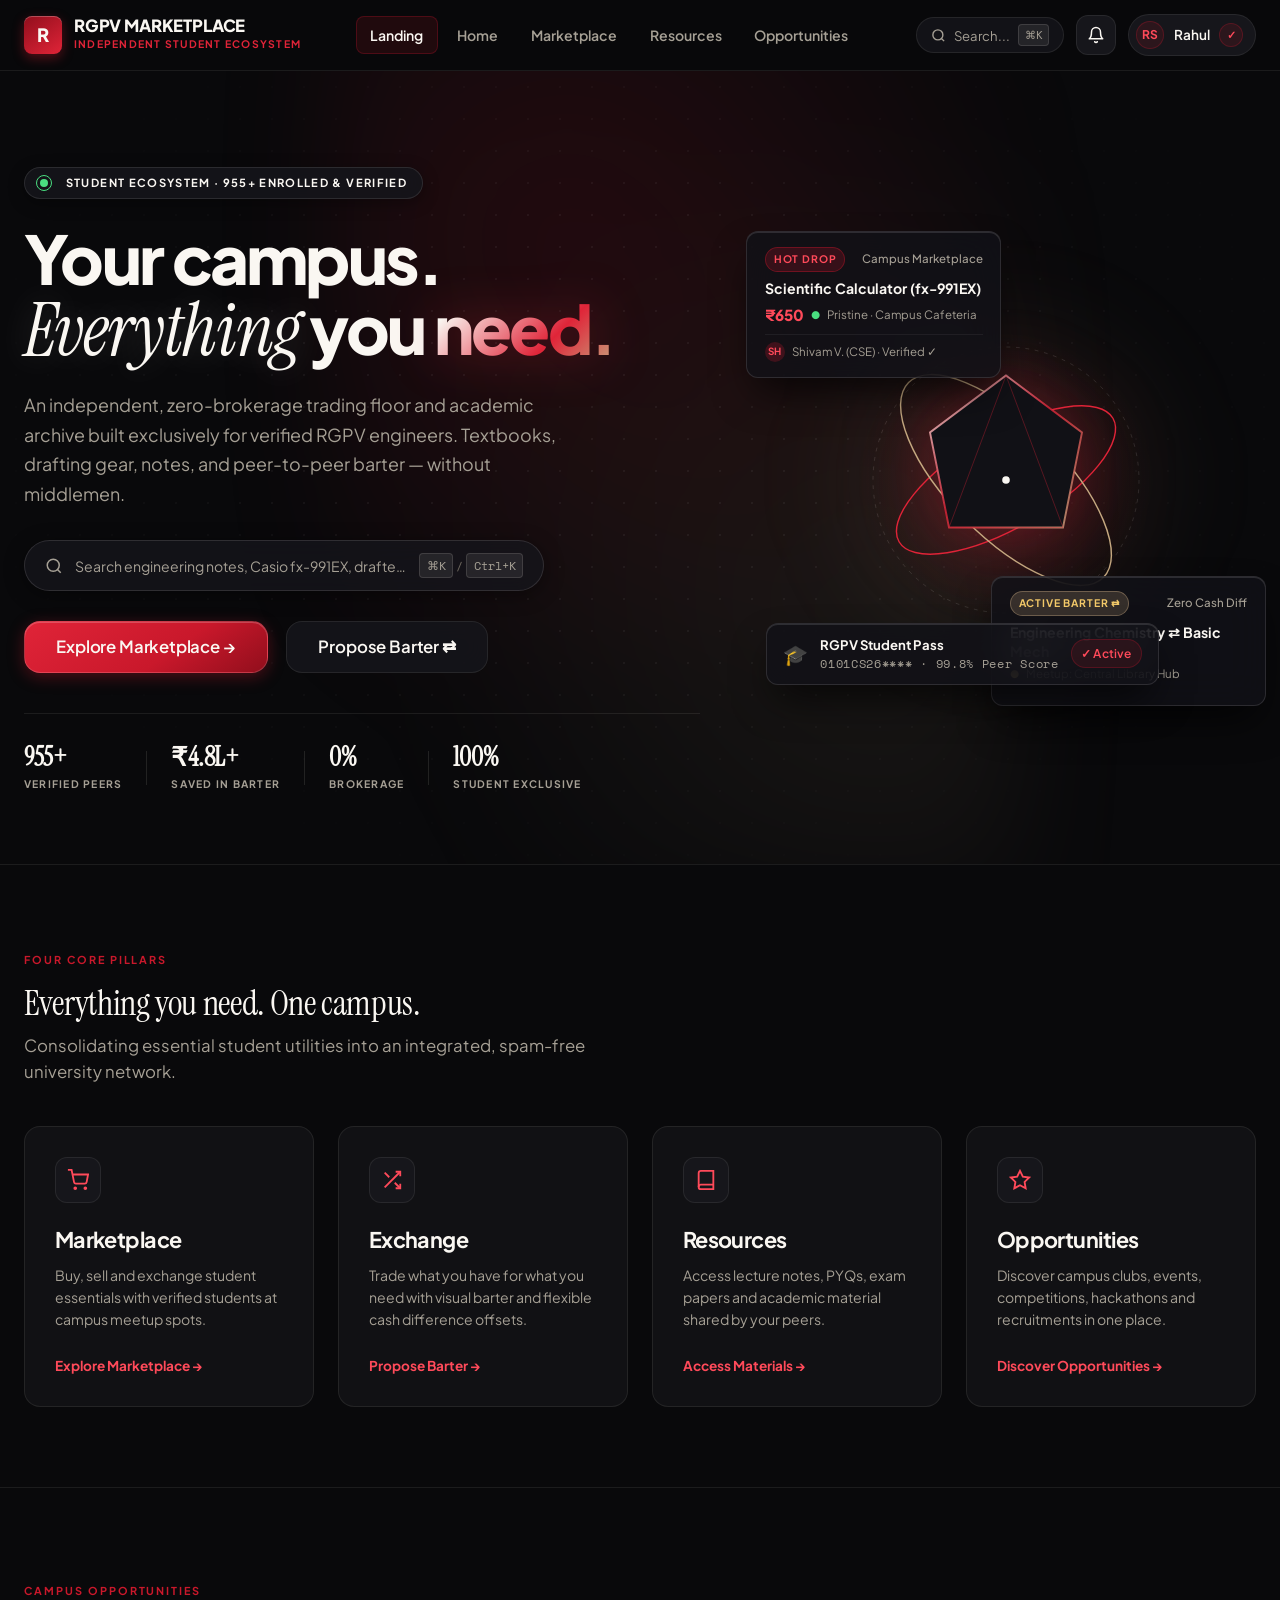
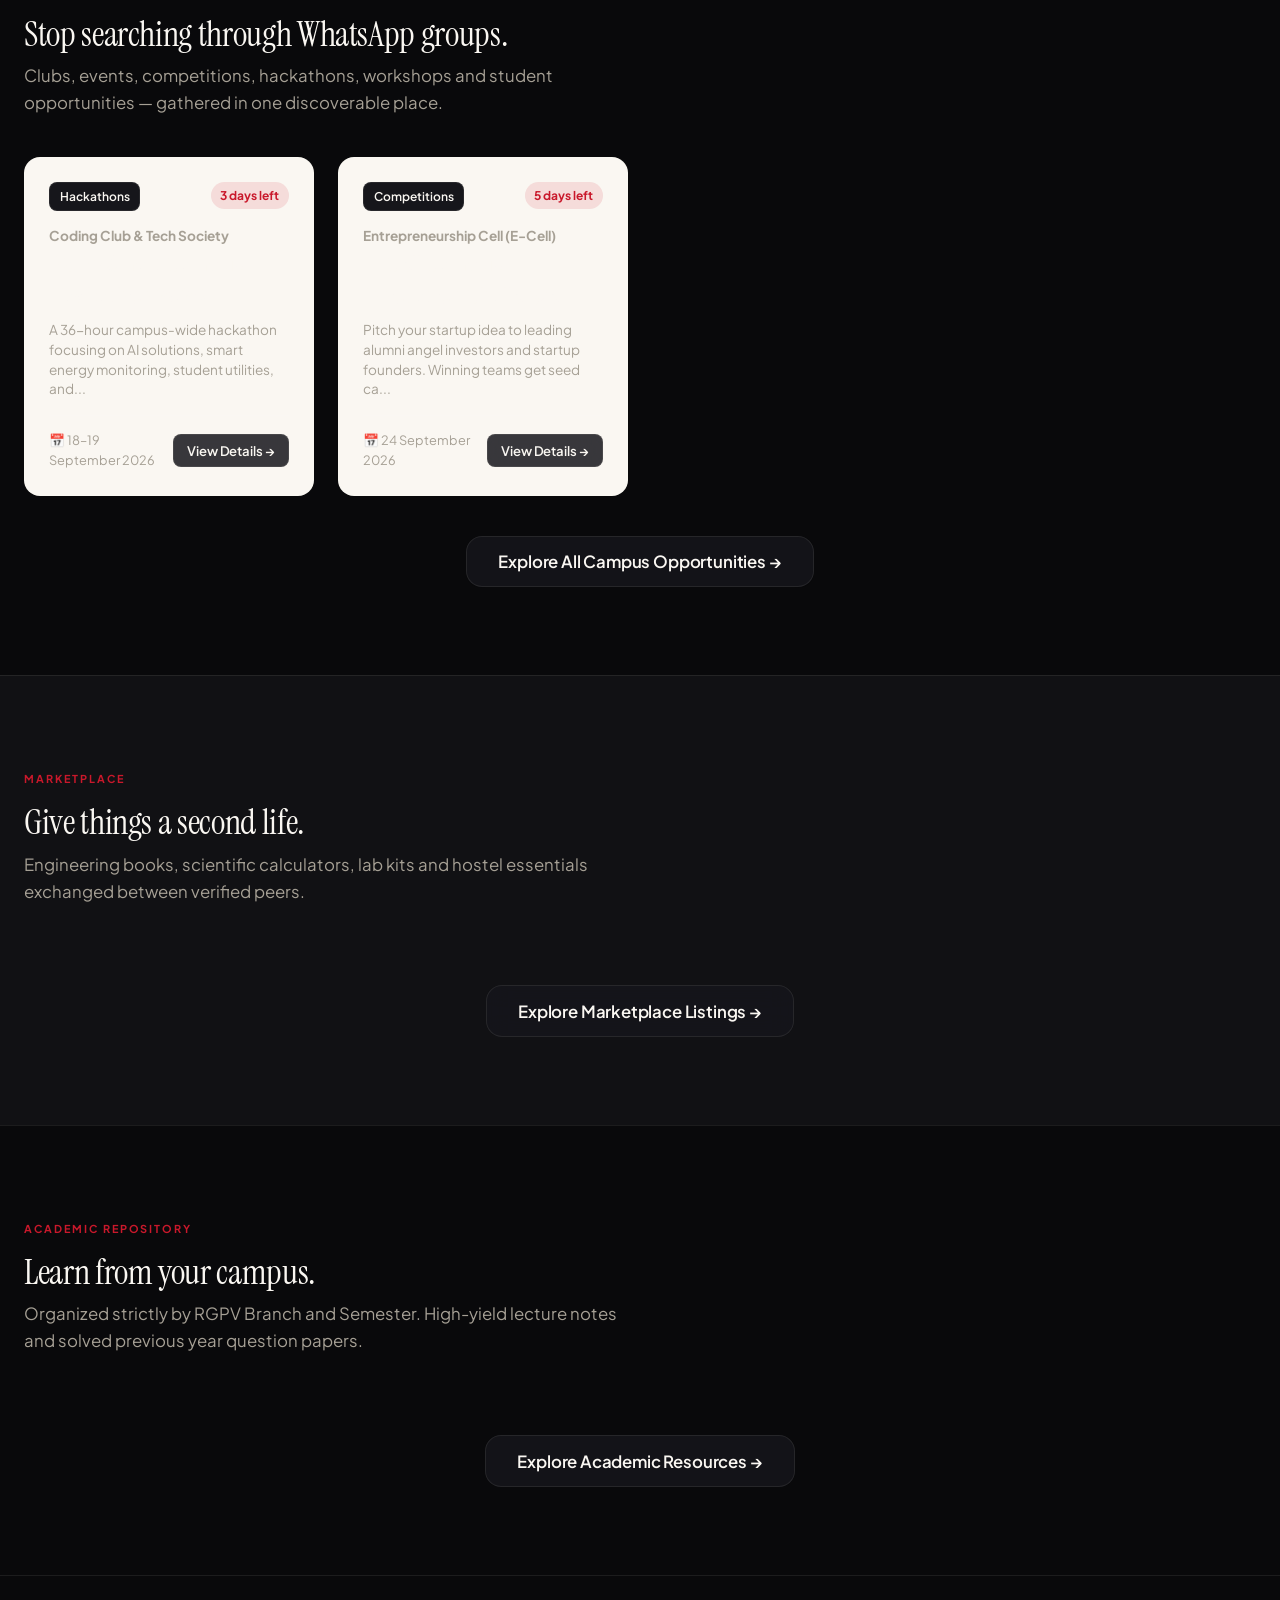
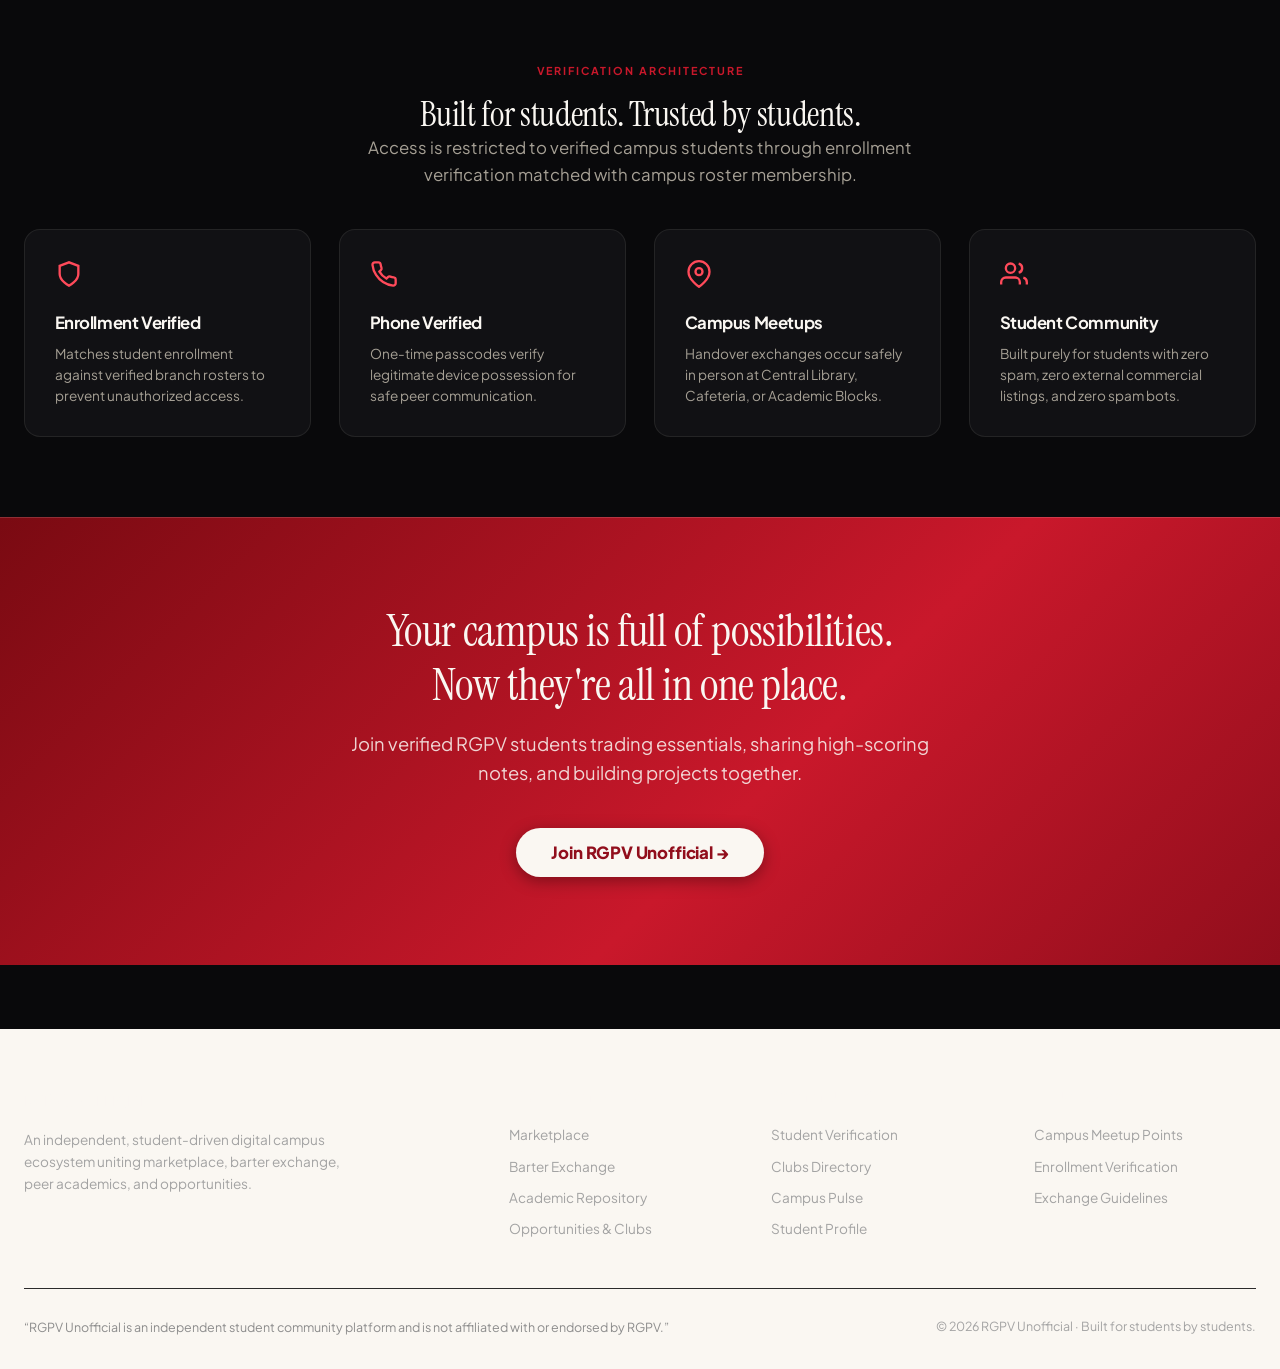
==== index.html @ 07b2d1ff "feat: overhaul typography to luxury editorial aesthetic and elevate 3D hero section" ====
<!DOCTYPE html>
<html lang="en">

<head>
  <meta charset="UTF-8">
  <meta name="viewport" content="width=device-width, initial-scale=1.0">
  <title>RGPV MARKETPLACE — Independent Student Ecosystem</title>
  <meta name="description"
    content="An independent, student-driven digital campus ecosystem for RGPV students. Buy, sell, exchange, share academic resources, and discover campus opportunities.">

  <!-- Google Fonts: Plus Jakarta Sans + Instrument Serif + Space Mono -->
  <link rel="preconnect" href="https://fonts.googleapis.com">
  <link rel="preconnect" href="https://fonts.gstatic.com" crossorigin>
  <link
    href="https://fonts.googleapis.com/css2?family=Instrument+Serif:ital@0;1&family=Plus+Jakarta+Sans:ital,wght@0,300;0,400;0,500;0,600;0,700;0,800;1,400;1,600&family=Space+Mono:wght@400;700&display=swap"
    rel="stylesheet">

  <!-- Three.js for 3D Hero Sculpture -->
  <script src="https://cdnjs.cloudflare.com/ajax/libs/three.js/r128/three.min.js"></script>

  <!-- Main Stylesheet -->
  <link rel="stylesheet" href="styles/main.css">
</head>

<body>

  <!-- Custom Luxury Cursor -->
  <div id="custom-cursor" class="custom-cursor">
    <div class="cursor-dot"></div>
    <div class="cursor-ring"><span class="cursor-label"></span></div>
  </div>

  <!-- Command Palette Modal -->
  <div id="modal-command-palette" class="palette-overlay"></div>

  <!-- Toast Container -->
  <div id="toast-container" class="toast-container"></div>

  <!-- SITE HEADER / NAVBAR -->
  <header class="site-header">
    <div class="container navbar">
      <!-- Brand Logo / Wordmark -->
      <div class="brand-wrapper" onclick="window.navigateTo('landing')">
        <div class="brand-crest">R</div>
        <div class="brand-text">
          <span class="brand-title">RGPV MARKETPLACE</span>
          <span class="brand-sub">Independent Student Ecosystem</span>
        </div>
      </div>

      <!-- Center Nav Links -->
      <ul class="nav-links">
        <li class="nav-item active" data-route="landing">Landing</li>
        <li class="nav-item" data-route="home">Home</li>
        <li class="nav-item" data-route="marketplace">Marketplace</li>
        <li class="nav-item" data-route="resources">Resources</li>
        <li class="nav-item" data-route="opportunities">Opportunities</li>
      </ul>

      <!-- Right Nav Actions -->
      <div class="nav-actions">
        <!-- Quick Search Bar Trigger (⌘K) -->
        <button class="nav-search-btn" onclick="window.openCommandPalette()" title="Search (⌘K)" aria-label="Quick Search">
          <svg width="15" height="15" viewBox="0 0 24 24" fill="none" stroke="currentColor" stroke-width="2.2">
            <circle cx="11" cy="11" r="8"></circle>
            <line x1="21" y1="21" x2="16.65" y2="16.65"></line>
          </svg>
          <span class="nav-search-text">Search...</span>
          <kbd class="nav-search-kbd">⌘K</kbd>
        </button>

        <!-- Notifications Bell -->
        <button class="nav-icon-btn" onclick="window.openNotificationsModal()" title="Notifications"
          aria-label="Notifications">
          <svg width="18" height="18" viewBox="0 0 24 24" fill="none" stroke="currentColor" stroke-width="2"
            stroke-linecap="round" stroke-linejoin="round">
            <path d="M18 8A6 6 0 0 0 6 8c0 7-3 9-3 9h18s-3-2-3-9"></path>
            <path d="M13.73 21a2 2 0 0 1-3.46 0"></path>
          </svg>
          <span id="nav-notif-dot" class="badge-dot" style="display:none;"></span>
        </button>

        <!-- Guest Actions -->
        <div id="nav-guest-actions" style="display:none; gap:0.5rem; align-items:center;">
          <button class="btn btn-secondary btn-sm" onclick="window.navigateTo('verify')">Login</button>
          <button class="btn btn-primary btn-sm" onclick="window.navigateTo('verify')">Join Campus →</button>
        </div>

        <!-- Verified User Chip -->
        <div id="nav-user-chip" class="user-profile-btn" onclick="window.navigateTo('profile')" title="View Profile">
          <div id="nav-user-avatar" class="user-avatar-sm">RS</div>
          <span id="nav-user-name" class="user-name-sm">Rahul</span>
          <span class="badge-verified" style="padding:0.15rem 0.4rem; font-size:0.68rem;">✓</span>
        </div>
      </div>
    </div>
  </header>

  <!-- =========================================================================
       1. LANDING PAGE VIEW
       ========================================================================= -->
  <main id="view-landing" class="view-section active">
    <!-- Hero Editorial Section -->
    <section class="hero-editorial">
      <div class="hero-ambient-mesh"></div>
      <div class="hero-grid-overlay"></div>
      <div class="container hero-grid">
        <div class="hero-content">
          <!-- Live Campus Verification Status Pill -->
          <div class="hero-status-pill">
            <span class="radar-ping-ring"></span>
            <span class="status-dot"></span>
            <span class="status-label">STUDENT ECOSYSTEM · 955+ ENROLLED & VERIFIED</span>
          </div>

          <!-- Majestic Luxury Headline -->
          <h1 class="hero-headline">
            Your campus.<br>
            <span class="hero-serif-italic">Everything</span> you <span class="hero-crimson-gradient">need.</span>
          </h1>

          <p class="hero-subtext">
            An independent, zero-brokerage trading floor and academic archive built exclusively for verified RGPV engineers. Textbooks, drafting gear, notes, and peer-to-peer barter — without middlemen.
          </p>

          <!-- Interactive Hero Search Trigger -->
          <div class="hero-search-bar" onclick="window.openCommandPalette()">
            <svg class="search-icon" width="18" height="18" viewBox="0 0 24 24" fill="none" stroke="currentColor" stroke-width="2">
              <circle cx="11" cy="11" r="8"></circle>
              <line x1="21" y1="21" x2="16.65" y2="16.65"></line>
            </svg>
            <span class="search-placeholder">Search engineering notes, Casio fx-991EX, drafters, PYQs...</span>
            <span class="search-kbd-shortcut"><kbd>⌘K</kbd> / <kbd>Ctrl+K</kbd></span>
          </div>

          <div class="hero-cta-group">
            <button class="btn btn-primary btn-lg" onclick="window.navigateTo('marketplace')">
              Explore Marketplace →
            </button>
            <button class="btn btn-secondary btn-lg" onclick="window.navigateTo('marketplace'); if(window.setMarketFilterType) window.setMarketFilterType('exchange');">
              Propose Barter ⇄
            </button>
          </div>

          <!-- Live Luxury Social Proof Stats Strip -->
          <div class="hero-stats-strip">
            <div class="stat-cell">
              <div class="stat-number font-serif">955+</div>
              <div class="stat-caption">VERIFIED PEERS</div>
            </div>
            <div class="stat-divider"></div>
            <div class="stat-cell">
              <div class="stat-number font-serif">₹4.8L+</div>
              <div class="stat-caption">SAVED IN BARTER</div>
            </div>
            <div class="stat-divider"></div>
            <div class="stat-cell">
              <div class="stat-number font-serif">0%</div>
              <div class="stat-caption">BROKERAGE</div>
            </div>
            <div class="stat-divider"></div>
            <div class="stat-cell">
              <div class="stat-number font-serif">100%</div>
              <div class="stat-caption">STUDENT EXCLUSIVE</div>
            </div>
          </div>
        </div>

        <!-- Hero Visual: 3D Scene + Floating Luxury Glass Previews -->
        <div class="hero-visual-stage">
          <div class="hero-mesh-glow"></div>
          <div id="hero-3d-container" class="hero-3d-container"></div>

          <!-- Floating Interactive Luxury Glass Cards -->
          <div class="hero-floating-cards" id="landing-floating-previews">
            <div class="hero-glass-card card-drop" onclick="window.navigateTo('marketplace')">
              <div class="glass-card-header">
                <span class="tag-pill tag-hot">HOT DROP</span>
                <span class="micro-badge">Casio fx-991EX</span>
              </div>
              <div class="glass-card-body">
                <div class="glass-card-title">Scientific Calculator (ClassWiz)</div>
                <div class="glass-card-meta">
                  <span class="price-val">₹650</span>
                  <span class="price-mrp">MRP ₹1,495</span>
                  <span class="status-dot-green">●</span>
                  <span class="status-txt">In Stock</span>
                </div>
              </div>
              <div class="glass-card-footer">
                <span class="peer-avatar">SV</span>
                <span class="peer-name">Shivam V. (CSE 3rd) · Verified ✓</span>
              </div>
            </div>

            <div class="hero-glass-card card-barter" onclick="window.navigateTo('marketplace'); if(window.setMarketFilterType) window.setMarketFilterType('exchange');">
              <div class="glass-card-header">
                <span class="tag-pill tag-exchange">ACTIVE BARTER ⇄</span>
                <span class="micro-badge">Zero Cash Diff</span>
              </div>
              <div class="glass-card-body">
                <div class="glass-card-title">Engineering Chemistry ⇄ Basic Mech</div>
                <div class="glass-card-meta">
                  <span class="status-dot-pulse">●</span>
                  <span class="status-txt">Meetup: Central Library</span>
                </div>
              </div>
            </div>

            <div class="hero-glass-card card-trust" onclick="window.navigateTo('verify')">
              <div class="trust-crest">🎓</div>
              <div>
                <div class="trust-title">RGPV Student Pass</div>
                <div class="trust-sub micro-mono">0101CS26**** · 99.8% Trust</div>
              </div>
              <span class="badge-verified">✓ Active</span>
            </div>
          </div>
        </div>
      </div>
    </section>

    <!-- Four Pillars Section -->
    <section class="pillars-section">
      <div class="container">
        <div class="section-header-editorial">
          <span class="editorial-label">Four Core Pillars</span>
          <h2 class="section-title font-serif">Everything you need. One campus.</h2>
          <p class="section-desc">Consolidating essential student utilities into an integrated, spam-free university
            network.</p>
        </div>

        <div class="pillars-grid">
          <!-- Pillar 1: Marketplace -->
          <div class="pillar-card" data-pillar="marketplace">
            <div>
              <div class="pillar-icon-box">
                <svg width="22" height="22" viewBox="0 0 24 24" fill="none" stroke="currentColor" stroke-width="2">
                  <circle cx="9" cy="21" r="1"></circle>
                  <circle cx="20" cy="21" r="1"></circle>
                  <path d="M1 1h4l2.68 13.39a2 2 0 0 0 2 1.61h9.72a2 2 0 0 0 2-1.61L23 6H6"></path>
                </svg>
              </div>
              <h3 class="pillar-title">Marketplace</h3>
              <p class="pillar-desc">Buy, sell and exchange student essentials with verified students at campus meetup
                spots.</p>
            </div>
            <span class="pillar-link">Explore Marketplace →</span>
          </div>

          <!-- Pillar 2: Exchange -->
          <div class="pillar-card" data-pillar="exchange">
            <div>
              <div class="pillar-icon-box">
                <svg width="22" height="22" viewBox="0 0 24 24" fill="none" stroke="currentColor" stroke-width="2">
                  <polyline points="16 3 21 3 21 8"></polyline>
                  <line x1="4" y1="20" x2="21" y2="3"></line>
                  <polyline points="21 16 21 21 16 21"></polyline>
                  <line x1="15" y1="15" x2="21" y2="21"></line>
                  <line x1="4" y1="4" x2="9" y2="9"></line>
                </svg>
              </div>
              <h3 class="pillar-title">Exchange</h3>
              <p class="pillar-desc">Trade what you have for what you need with visual barter and flexible cash
                difference offsets.</p>
            </div>
            <span class="pillar-link">Propose Barter →</span>
          </div>

          <!-- Pillar 3: Academic Resources -->
          <div class="pillar-card" data-pillar="resources">
            <div>
              <div class="pillar-icon-box">
                <svg width="22" height="22" viewBox="0 0 24 24" fill="none" stroke="currentColor" stroke-width="2">
                  <path d="M4 19.5A2.5 2.5 0 0 1 6.5 17H20"></path>
                  <path d="M6.5 2H20v20H6.5A2.5 2.5 0 0 1 4 19.5v-15A2.5 2.5 0 0 1 6.5 2z"></path>
                </svg>
              </div>
              <h3 class="pillar-title">Resources</h3>
              <p class="pillar-desc">Access lecture notes, PYQs, exam papers and academic material shared by your peers.
              </p>
            </div>
            <span class="pillar-link">Access Materials →</span>
          </div>

          <!-- Pillar 4: Opportunities & Clubs -->
          <div class="pillar-card" data-pillar="opportunities">
            <div>
              <div class="pillar-icon-box">
                <svg width="22" height="22" viewBox="0 0 24 24" fill="none" stroke="currentColor" stroke-width="2">
                  <polygon
                    points="12 2 15.09 8.26 22 9.27 17 14.14 18.18 21.02 12 17.77 5.82 21.02 7 14.14 2 9.27 8.91 8.26 12 2">
                  </polygon>
                </svg>
              </div>
              <h3 class="pillar-title">Opportunities</h3>
              <p class="pillar-desc">Discover campus clubs, events, competitions, hackathons and recruitments in one
                place.</p>
            </div>
            <span class="pillar-link">Discover Opportunities →</span>
          </div>
        </div>
      </div>
    </section>

    <!-- Opportunities Feature Showcase -->
    <section class="feature-showcase-section">
      <div class="container">
        <div class="section-header-editorial">
          <span class="editorial-label">Campus Opportunities</span>
          <h2 class="section-title font-serif">Stop searching through WhatsApp groups.</h2>
          <p class="section-desc">Clubs, events, competitions, hackathons, workshops and student opportunities —
            gathered in one discoverable place.</p>
        </div>

        <div class="cards-carousel-grid" id="landing-opp-feed">
          <!-- Injected via app.js -->
        </div>

        <div style="text-align: center;">
          <button class="btn btn-secondary btn-lg" onclick="window.navigateTo('opportunities')">
            Explore All Campus Opportunities →
          </button>
        </div>
      </div>
    </section>

    <!-- Marketplace Feature Showcase -->
    <section class="feature-showcase-section alt-bg">
      <div class="container">
        <div class="section-header-editorial">
          <span class="editorial-label">Marketplace</span>
          <h2 class="section-title font-serif">Give things a second life.</h2>
          <p class="section-desc">Engineering books, scientific calculators, lab kits and hostel essentials exchanged
            between verified peers.</p>
        </div>

        <div class="cards-carousel-grid" id="landing-marketplace-feed">
          <!-- Injected via app.js -->
        </div>

        <div style="text-align: center;">
          <button class="btn btn-secondary btn-lg" onclick="window.navigateTo('marketplace')">
            Explore Marketplace Listings →
          </button>
        </div>
      </div>
    </section>

    <!-- Academic Resources Feature Showcase -->
    <section class="feature-showcase-section">
      <div class="container">
        <div class="section-header-editorial">
          <span class="editorial-label">Academic Repository</span>
          <h2 class="section-title font-serif">Learn from your campus.</h2>
          <p class="section-desc">Organized strictly by RGPV Branch and Semester. High-yield lecture notes and solved
            previous year question papers.</p>
        </div>

        <div class="cards-carousel-grid" id="landing-resources-feed">
          <!-- Injected via app.js -->
        </div>

        <div style="text-align: center;">
          <button class="btn btn-secondary btn-lg" onclick="window.navigateTo('resources')">
            Explore Academic Resources →
          </button>
        </div>
      </div>
    </section>

    <!-- Trust & Safety Section -->
    <section class="trust-section">
      <div class="container">
        <div style="text-align:center; max-width:700px; margin:0 auto;">
          <span class="editorial-label">Verification Architecture</span>
          <h2 class="section-title font-serif">Built for students. Trusted by students.</h2>
          <p class="section-desc" style="margin: 0 auto;">Access is restricted to verified campus students through
            enrollment verification matched with campus roster membership.</p>
        </div>

        <div class="trust-pillars-grid">
          <div class="trust-card">
            <div class="trust-card-icon">
              <svg width="28" height="28" viewBox="0 0 24 24" fill="none" stroke="currentColor" stroke-width="2">
                <path d="M12 22s8-4 8-10V5l-8-3-8 3v7c0 6 8 10 8 10z"></path>
              </svg>
            </div>
            <h4 class="trust-card-title">Enrollment Verified</h4>
            <p class="trust-card-desc">Matches student enrollment against verified branch rosters to prevent
              unauthorized access.</p>
          </div>

          <div class="trust-card">
            <div class="trust-card-icon">
              <svg width="28" height="28" viewBox="0 0 24 24" fill="none" stroke="currentColor" stroke-width="2">
                <path
                  d="M22 16.92v3a2 2 0 0 1-2.18 2 19.79 19.79 0 0 1-8.63-3.07 19.5 19.5 0 0 1-6-6 19.79 19.79 0 0 1-3.07-8.67A2 2 0 0 1 4.11 2h3a2 2 0 0 1 2 1.72 12.84 12.84 0 0 0 .7 2.81 2 2 0 0 1-.45 2.11L8.09 9.91a16 16 0 0 0 6 6l1.27-1.27a2 2 0 0 1 2.11-.45 12.84 12.84 0 0 0 2.81.7A2 2 0 0 1 22 16.92z">
                </path>
              </svg>
            </div>
            <h4 class="trust-card-title">Phone Verified</h4>
            <p class="trust-card-desc">One-time passcodes verify legitimate device possession for safe peer
              communication.</p>
          </div>

          <div class="trust-card">
            <div class="trust-card-icon">
              <svg width="28" height="28" viewBox="0 0 24 24" fill="none" stroke="currentColor" stroke-width="2">
                <path d="M21 10c0 7-9 13-9 13s-9-6-9-13a9 9 0 0 1 18 0z"></path>
                <circle cx="12" cy="10" r="3"></circle>
              </svg>
            </div>
            <h4 class="trust-card-title">Campus Meetups</h4>
            <p class="trust-card-desc">Handover exchanges occur safely in person at Central Library, Cafeteria, or
              Academic Blocks.</p>
          </div>

          <div class="trust-card">
            <div class="trust-card-icon">
              <svg width="28" height="28" viewBox="0 0 24 24" fill="none" stroke="currentColor" stroke-width="2">
                <path d="M17 21v-2a4 4 0 0 0-4-4H5a4 4 0 0 0-4 4v2"></path>
                <circle cx="9" cy="7" r="4"></circle>
                <path d="M23 21v-2a4 4 0 0 0-3-3.87"></path>
                <path d="M16 3.13a4 4 0 0 1 0 7.75"></path>
              </svg>
            </div>
            <h4 class="trust-card-title">Student Community</h4>
            <p class="trust-card-desc">Built purely for students with zero spam, zero external commercial listings, and
              zero spam bots.</p>
          </div>
        </div>
      </div>
    </section>

    <!-- Final Call to Action -->
    <section class="final-cta-section">
      <div class="container">
        <h2 class="final-cta-headline font-serif">
          Your campus is full of possibilities.<br>
          Now they're all in one place.
        </h2>
        <p class="final-cta-sub">
          Join verified RGPV students trading essentials, sharing high-scoring notes, and building projects together.
        </p>
        <button class="btn final-cta-btn" onclick="window.navigateTo('verify')">
          Join RGPV Unofficial →
        </button>
      </div>
    </section>
  </main>

  <!-- =========================================================================
       2. STUDENT VERIFICATION VIEW (/verify)
       ========================================================================= -->
  <section id="view-verify" class="view-section">
    <div class="container-narrow">
      <div class="verify-container">
        <!-- Top Back Navigation -->
        <div style="display:flex; justify-content:space-between; align-items:center; margin-bottom:1rem;">
          <button class="back-nav-btn" onclick="window.goBack()" id="verify-top-back-btn"
            title="Go back to previous page">
            <svg width="18" height="18" viewBox="0 0 24 24" fill="none" stroke="currentColor" stroke-width="2.5"
              stroke-linecap="round" stroke-linejoin="round">
              <line x1="19" y1="12" x2="5" y2="12"></line>
              <polyline points="12 19 5 12 12 5"></polyline>
            </svg>
            <span>Back</span>
          </button>
          <div id="verify-progress-indicator" class="verify-progress" style="margin-bottom:0;">01 / 03</div>
        </div>

        <div class="verify-header" style="margin-bottom:1.5rem;">
          <span class="editorial-label">Campus Access Protocol</span>
          <h2 class="font-serif" style="font-size: 1.85rem; margin-top: 0.25rem;">Student Verification</h2>
        </div>

        <!-- Step 1: Enrollment Number -->
        <div id="verify-step-1" class="verify-step active">
          <h3 style="font-size:1.25rem; font-family:var(--font-display); margin-bottom:0.4rem;">Welcome to your campus.
          </h3>
          <p style="font-size:0.9rem; color:var(--text-secondary); margin-bottom:1.5rem;">
            Let's verify that you're part of the RGPV community. Enter your official university enrollment number.
          </p>

          <div class="form-group">
            <label class="form-label" for="verify-enrollment-input">RGPV Enrollment Number</label>
            <input type="text" id="verify-enrollment-input" placeholder="e.g. 0101CS261001"
              style="text-transform: uppercase;">
            <div id="verify-step1-error"
              style="display:none; color:#b91c1c; font-size:0.85rem; margin-top:0.5rem; padding:0.5rem 0.75rem; background:#fef2f2; border-radius:6px; border:1px solid #fecaca;">
            </div>
            <span class="form-help" style="margin-top:0.5rem; display:block;">
              Quick test rosters (click to fill):
              <button type="button" class="btn-enroll-chip" data-enroll="0101CS261001"
                style="cursor:pointer; background:var(--badge-blue-bg,#e0f2fe); color:var(--badge-blue-text,#0369a1); border:1px solid #bae6fd; padding:3px 8px; border-radius:12px; font-size:0.75rem; font-weight:600; margin:2px;">0101CS261001</button>
              <button type="button" class="btn-enroll-chip" data-enroll="0101IT261001"
                style="cursor:pointer; background:var(--badge-blue-bg,#e0f2fe); color:var(--badge-blue-text,#0369a1); border:1px solid #bae6fd; padding:3px 8px; border-radius:12px; font-size:0.75rem; font-weight:600; margin:2px;">0101IT261001</button>
              <button type="button" class="btn-enroll-chip" data-enroll="0101AU261001"
                style="cursor:pointer; background:var(--badge-blue-bg,#e0f2fe); color:var(--badge-blue-text,#0369a1); border:1px solid #bae6fd; padding:3px 8px; border-radius:12px; font-size:0.75rem; font-weight:600; margin:2px;">0101AU261001</button>
            </span>
          </div>

          <div style="display:flex; justify-content:space-between; align-items:center; margin-top:1.5rem;">
            <button class="btn btn-ghost" onclick="window.goBack()">
              ← Back to Campus
            </button>
            <button id="btn-verify-step1" class="btn btn-primary">Continue →</button>
          </div>

          <div
            style="font-size:0.75rem; color:var(--text-secondary); text-align:center; margin-top:2rem; padding-top:1rem; border-top:1px solid var(--border-light);">
            🔒 Your enrollment number is checked against the encrypted campus roster only to verify campus access.
          </div>
        </div>

        <!-- Step 2: Student Record Confirmation -->
        <div id="verify-step-2" class="verify-step">
          <div
            style="display:inline-flex; align-items:center; gap:0.4rem; color:var(--badge-green-text); font-weight:700; font-size:0.85rem; margin-bottom:0.75rem;">
            <svg width="18" height="18" viewBox="0 0 24 24" fill="none" stroke="currentColor" stroke-width="2.5">
              <polyline points="20 6 9 17 4 12"></polyline>
            </svg>
            Student record found
          </div>
          <h3 style="font-size:1.35rem; font-family:var(--font-display); margin-bottom:0.3rem;">Is this you?</h3>
          <p style="font-size:0.88rem; color:var(--text-secondary);">
            We retrieved your enrolled profile from the verified RGPV student directory.
          </p>

          <div class="verified-roster-card">
            <div class="roster-row">
              <span class="roster-label">Full Name</span>
              <span class="roster-val" id="roster-name">Rahul Sharma</span>
            </div>
            <div class="roster-row">
              <span class="roster-label">Program</span>
              <span class="roster-val" id="roster-program">B.Tech</span>
            </div>
            <div class="roster-row">
              <span class="roster-label">Branch</span>
              <span class="roster-val" id="roster-branch">Computer Science & Engineering</span>
            </div>
            <div class="roster-row">
              <span class="roster-label">Academic Batch</span>
              <span class="roster-val" id="roster-batch">2026–30</span>
            </div>
            <div class="roster-row">
              <span class="roster-label">Enrollment ID</span>
              <span class="roster-val" id="roster-masked-enrollment">0101CS26****</span>
            </div>
          </div>

          <div style="display:flex; justify-content:space-between; align-items:center; margin-top:1.5rem;">
            <button class="btn btn-ghost" onclick="window.goToVerifyStep(1)">← Back (Change Number)</button>
            <button id="btn-verify-confirm-student" class="btn btn-primary">Yes, that's me →</button>
          </div>
        </div>

        <!-- Step 3: Phone OTP Verification -->
        <div id="verify-step-3" class="verify-step">
          <h3 style="font-size:1.35rem; font-family:var(--font-display); margin-bottom:0.4rem;">One last step.</h3>
          <p style="font-size:0.88rem; color:var(--text-secondary); margin-bottom:1.5rem;">
            Verify control of your contact number to enable peer chat and campus meetup arrangements.
          </p>

          <div class="form-group">
            <label class="form-label" for="verify-phone-input">Phone Number</label>
            <input type="tel" id="verify-phone-input" placeholder="+91 98765 43210" value="+91 98765 43210">
            <div id="verify-step3-error"
              style="display:none; color:#b91c1c; font-size:0.85rem; margin-top:0.5rem; padding:0.5rem 0.75rem; background:#fef2f2; border-radius:6px; border:1px solid #fecaca;">
            </div>
          </div>

          <div style="display:flex; justify-content:space-between; align-items:center; margin-bottom:1rem;">
            <button class="btn btn-ghost" onclick="window.goToVerifyStep(2)">← Back to Details</button>
            <button id="btn-send-otp" class="btn btn-secondary">
              Send OTP Code
            </button>
          </div>

          <div id="otp-entry-box" style="display:none;">
            <!-- Sandbox / Real OTP Info Box -->
            <div id="otp-info-banner"
              style="background:#f0fdf4; border:1px solid #bbf7d0; border-radius:8px; padding:0.75rem 1rem; margin-bottom:1.25rem; font-size:0.85rem; color:#166534; display:flex; justify-content:space-between; align-items:center;">
              <div>
                <span>📱 <strong>Test Verification Code:</strong> <code id="otp-code-display"
                    style="font-size:1.05rem; font-weight:700; color:#15803d; letter-spacing:2px; background:#dcfce7; padding:2px 6px; border-radius:4px;">123456</code></span>
              </div>
              <button type="button" id="btn-auto-fill-otp" class="btn btn-sm btn-secondary"
                style="font-size:0.75rem; padding:3px 8px; cursor:pointer;">
                ⚡ Fill 123456
              </button>
            </div>

            <label class="form-label" style="text-align:center; display:block;">Enter 6-Digit Verification Code</label>
            <div class="otp-inputs">
              <input type="text" maxlength="1" class="otp-digit" inputmode="numeric" autocomplete="one-time-code">
              <input type="text" maxlength="1" class="otp-digit" inputmode="numeric">
              <input type="text" maxlength="1" class="otp-digit" inputmode="numeric">
              <input type="text" maxlength="1" class="otp-digit" inputmode="numeric">
              <input type="text" maxlength="1" class="otp-digit" inputmode="numeric">
              <input type="text" maxlength="1" class="otp-digit" inputmode="numeric">
            </div>
            <div id="verify-otp-error"
              style="display:none; color:#b91c1c; font-size:0.85rem; margin-top:0.5rem; margin-bottom:0.75rem; text-align:center; padding:0.4rem 0.6rem; background:#fef2f2; border-radius:6px; border:1px solid #fecaca;">
            </div>
            <div style="text-align:center; font-size:0.8rem; color:var(--text-secondary); margin-bottom:1.5rem;">
              Sandbox active for this project · Use code <strong>123456</strong>
            </div>

            <div style="display:flex; justify-content:space-between; align-items:center;">
              <button class="btn btn-ghost" onclick="window.goToVerifyStep(2)">← Back</button>
              <button id="btn-submit-otp" class="btn btn-primary">
                Verify & Complete Access →
              </button>
            </div>
          </div>
        </div>

        <!-- Success Celebration -->
        <div id="verify-step-success" class="verify-step" style="text-align:center; padding:1.5rem 0;">
          <div
            style="width:64px; height:64px; border-radius:50%; background:var(--badge-green-bg); color:var(--badge-green-text); display:flex; align-items:center; justify-content:center; margin:0 auto 1.25rem; font-size:1.8rem;">
            ✓
          </div>
          <h3 style="font-size:1.75rem; font-family:var(--font-display); margin-bottom:0.4rem;">You're verified.</h3>
          <p style="font-size:1rem; color:var(--text-secondary); margin-bottom:1.5rem;">
            Welcome to RGPV Unofficial, <strong id="verify-success-name">Rahul</strong>.
          </p>

          <div
            style="background:var(--warm-ivory); border:1px solid var(--border-color); border-radius:var(--radius-md); padding:1rem; max-width:320px; margin:0 auto 2rem;">
            <div id="verify-success-program" style="font-weight:700; margin-bottom:0.25rem;">B.Tech CSE · 2026–30</div>
            <span class="badge-verified">✓ Campus Verified</span>
          </div>

          <button class="btn btn-primary btn-lg" onclick="window.navigateTo('home')">
            Explore Campus Dashboard →
          </button>
        </div>
      </div>
    </div>
  </section>

  <!-- =========================================================================
       3. HOME DASHBOARD (/home)
       ========================================================================= -->
  <section id="view-home" class="view-section">
    <div class="container">
      <div class="dashboard-header">
        <div class="dashboard-greeting-row">
          <div>
            <h1 class="dashboard-greeting font-serif" id="home-greeting-name">Good morning, Rahul 👋</h1>
            <div class="student-meta-strip" id="home-student-meta">
              <span>B.Tech CSE · 2026–30</span>
              <span>·</span>
              <span class="badge-verified">✓ Campus Verified</span>
            </div>
          </div>

          <div style="display:flex; gap:0.75rem;">
            <button class="btn btn-secondary btn-sm" onclick="window.openCreateListingModal()">
              + List Item
            </button>
            <button class="btn btn-secondary btn-sm" onclick="window.openUploadResourceModal()">
              + Share Resource
            </button>
          </div>
        </div>

        <!-- Global Search Bar with Multi-Pillar Live Dropdown -->
        <div class="global-search-wrapper">
          <div class="global-search-icon">
            <svg width="20" height="20" viewBox="0 0 24 24" fill="none" stroke="currentColor" stroke-width="2">
              <circle cx="11" cy="11" r="8"></circle>
              <line x1="21" y1="21" x2="16.65" y2="16.65"></line>
            </svg>
          </div>
          <input type="text" class="global-search-input"
            placeholder="Search products, resources, clubs, opportunities... (e.g. 'Python', 'DBMS', 'Hackathon')">
          <div class="search-dropdown-results"></div>
        </div>

        <!-- Four Quick Access Cards -->
        <div class="quick-access-grid">
          <div class="quick-card" onclick="window.navigateTo('marketplace')">
            <div class="quick-card-icon">
              <svg width="20" height="20" viewBox="0 0 24 24" fill="none" stroke="currentColor" stroke-width="2">
                <circle cx="9" cy="21" r="1"></circle>
                <circle cx="20" cy="21" r="1"></circle>
                <path d="M1 1h4l2.68 13.39a2 2 0 0 0 2 1.61h9.72a2 2 0 0 0 2-1.61L23 6H6"></path>
              </svg>
            </div>
            <h3 class="quick-card-title">Marketplace</h3>
            <span class="quick-card-sub">Buy · Sell</span>
          </div>

          <div class="quick-card" onclick="window.navigateTo('marketplace'); window.setMarketFilterType('exchange');">
            <div class="quick-card-icon">
              <svg width="20" height="20" viewBox="0 0 24 24" fill="none" stroke="currentColor" stroke-width="2">
                <polyline points="16 3 21 3 21 8"></polyline>
                <line x1="4" y1="20" x2="21" y2="3"></line>
                <polyline points="21 16 21 21 16 21"></polyline>
                <line x1="15" y1="15" x2="21" y2="21"></line>
                <line x1="4" y1="4" x2="9" y2="9"></line>
              </svg>
            </div>
            <h3 class="quick-card-title">Exchange</h3>
            <span class="quick-card-sub">Trade with students</span>
          </div>

          <div class="quick-card" onclick="window.navigateTo('resources')">
            <div class="quick-card-icon">
              <svg width="20" height="20" viewBox="0 0 24 24" fill="none" stroke="currentColor" stroke-width="2">
                <path d="M4 19.5A2.5 2.5 0 0 1 6.5 17H20"></path>
                <path d="M6.5 2H20v20H6.5A2.5 2.5 0 0 1 4 19.5v-15A2.5 2.5 0 0 1 6.5 2z"></path>
              </svg>
            </div>
            <h3 class="quick-card-title">Resources</h3>
            <span class="quick-card-sub">Learn · Share</span>
          </div>

          <div class="quick-card" onclick="window.navigateTo('opportunities')">
            <div class="quick-card-icon">
              <svg width="20" height="20" viewBox="0 0 24 24" fill="none" stroke="currentColor" stroke-width="2">
                <polygon
                  points="12 2 15.09 8.26 22 9.27 17 14.14 18.18 21.02 12 17.77 5.82 21.02 7 14.14 2 9.27 8.91 8.26 12 2">
                </polygon>
              </svg>
            </div>
            <h3 class="quick-card-title">Opportunities</h3>
            <span class="quick-card-sub">Discover · Participate</span>
          </div>
        </div>

        <!-- Section: Happening on Campus Mixed Feed -->
        <div style="margin-bottom: 3.5rem;">
          <div style="display:flex; justify-content:space-between; align-items:center; margin-bottom:1.5rem;">
            <div>
              <span class="editorial-label">Live Campus Pulse</span>
              <h2 class="font-serif" style="font-size:1.85rem;">Happening on Campus</h2>
            </div>
            <button class="btn btn-ghost btn-sm" onclick="window.navigateTo('opportunities')">View all →</button>
          </div>

          <div class="happening-feed-grid" id="home-happening-grid">
            <!-- Injected via app.js -->
          </div>
        </div>

        <!-- Section: Recently Listed Marketplace -->
        <div style="margin-bottom: 3.5rem;">
          <div style="display:flex; justify-content:space-between; align-items:center; margin-bottom:1.5rem;">
            <div>
              <span class="editorial-label">Campus Marketplace</span>
              <h2 class="font-serif" style="font-size:1.85rem;">Recently Listed</h2>
            </div>
            <button class="btn btn-ghost btn-sm" onclick="window.navigateTo('marketplace')">View Marketplace →</button>
          </div>

          <div class="cards-carousel-grid" id="home-recent-market-grid">
            <!-- Injected via app.js -->
          </div>
        </div>

        <!-- Section: New Academic Resources -->
        <div style="margin-bottom: 3.5rem;">
          <div style="display:flex; justify-content:space-between; align-items:center; margin-bottom:1.5rem;">
            <div>
              <span class="editorial-label">Academic Repository</span>
              <h2 class="font-serif" style="font-size:1.85rem;">New Resources</h2>
            </div>
            <button class="btn btn-ghost btn-sm" onclick="window.navigateTo('resources')">View Resources →</button>
          </div>

          <div class="cards-carousel-grid" id="home-recent-res-grid">
            <!-- Injected via app.js -->
          </div>
        </div>

        <!-- Section: Opportunities For You (Personalized) -->
        <div style="margin-bottom: 2rem;">
          <div style="display:flex; justify-content:space-between; align-items:center; margin-bottom:1.5rem;">
            <div>
              <span class="editorial-label">Personalized For You (B.Tech CSE)</span>
              <h2 class="font-serif" style="font-size:1.85rem;">Opportunities For You</h2>
            </div>
            <button class="btn btn-ghost btn-sm" onclick="window.navigateTo('opportunities')">Explore all →</button>
          </div>

          <div class="cards-carousel-grid" id="home-personal-opp-grid">
            <!-- Injected via app.js -->
          </div>
        </div>
      </div>
    </div>
  </section>

  <!-- =========================================================================
       4. MARKETPLACE VIEW (/marketplace)
       ========================================================================= -->
  <section id="view-marketplace" class="view-section">
    <div class="container">
      <div class="marketplace-header">
        <div
          style="display:flex; justify-content:space-between; align-items:flex-end; margin-bottom:1.5rem; flex-wrap:wrap; gap:1rem;">
          <div>
            <span class="editorial-label">Campus Peer Marketplace</span>
            <h1 class="font-serif" style="font-size:2.4rem;">Marketplace</h1>
            <p style="color:var(--text-secondary); font-size:1rem;">Buy, sell and exchange essentials directly with
              verified students.</p>
          </div>
          <button class="btn btn-primary" onclick="window.openCreateListingModal()">
            + Create Listing
          </button>
        </div>

        <!-- Marketplace Controls Bar -->
        <div class="marketplace-controls-bar">
          <!-- Listing Type Tabs -->
          <div class="listing-type-tabs" id="marketplace-type-tabs">
            <button class="tab-btn active" data-type="all" onclick="window.setMarketFilterType('all')">All
              Listings</button>
            <button class="tab-btn" data-type="sell" onclick="window.setMarketFilterType('sell')">For Sale</button>
            <button class="tab-btn" data-type="exchange" onclick="window.setMarketFilterType('exchange')">🔄 Exchange
              Only</button>
            <button class="tab-btn" data-type="free" onclick="window.setMarketFilterType('free')">🎁 Free
              Giveaway</button>
          </div>

          <!-- Category Chips Horizontal Scroll -->
          <div class="category-chips-scroll" id="market-category-chips">
            <button class="category-chip active" data-cat="all">All Categories</button>
            <button class="category-chip" data-cat="Books">Books</button>
            <button class="category-chip" data-cat="Electronics">Electronics</button>
            <button class="category-chip" data-cat="Hostel">Hostel</button>
            <button class="category-chip" data-cat="Lab Equipment">Lab Equipment</button>
            <button class="category-chip" data-cat="Furniture">Furniture</button>
            <button class="category-chip" data-cat="Stationery">Stationery</button>
            <button class="category-chip" data-cat="Sports">Sports</button>
            <button class="category-chip" data-cat="Other">Other</button>
          </div>

          <!-- Filter & Sort Row -->
          <div class="filter-sort-row">
            <div class="filter-group">
              <input type="text" id="market-search-input" placeholder="Search books, calculators, lamps..."
                style="width:240px; padding:0.55rem 0.85rem; font-size:0.88rem;">

              <select id="market-condition-select" style="padding:0.55rem 0.85rem; font-size:0.88rem;">
                <option value="all">Any Condition</option>
                <option value="Like New">Like New</option>
                <option value="Good Condition">Good Condition</option>
                <option value="Fair Condition">Fair Condition</option>
              </select>

              <select id="market-location-select" style="padding:0.55rem 0.85rem; font-size:0.88rem;">
                <option value="all">All Meetup Spots</option>
                <option value="Central Library">Central Library</option>
                <option value="Academic Block 1">Academic Block 1</option>
                <option value="Cafeteria">Cafeteria</option>
                <option value="Hostel">Hostels</option>
                <option value="Main Gate">Main Gate</option>
              </select>
            </div>

            <div class="filter-group">
              <span style="font-size:0.85rem; color:var(--text-secondary);">Sort by:</span>
              <select id="market-sort-select" style="padding:0.55rem 0.85rem; font-size:0.88rem;">
                <option value="newest">Newest Listed</option>
                <option value="price-low">Price: Low → High</option>
                <option value="price-high">Price: High → Low</option>
              </select>
            </div>
          </div>
        </div>

        <!-- Product Grid -->
        <div class="product-grid" id="market-products-grid">
          <!-- Injected via app.js -->
        </div>
      </div>
    </div>
  </section>

  <!-- =========================================================================
       5. ACADEMIC RESOURCES VIEW (/resources)
       ========================================================================= -->
  <section id="view-resources" class="view-section">
    <div class="container">
      <div class="marketplace-header">
        <div
          style="display:flex; justify-content:space-between; align-items:flex-end; margin-bottom:1.5rem; flex-wrap:wrap; gap:1rem;">
          <div>
            <span class="editorial-label">Peer Academic Repository</span>
            <h1 class="font-serif" style="font-size:2.4rem;">Academic Resources</h1>
            <p style="color:var(--text-secondary); font-size:1rem;">Verified lecture notes, past exam papers, and
              formula cheat sheets.</p>
          </div>
          <button class="btn btn-primary" onclick="window.openUploadResourceModal()">
            + Upload Resource
          </button>
        </div>

        <!-- Academic Filter Bar -->
        <div class="filter-sort-row"
          style="margin-bottom:2rem; background:var(--pure-white); padding:1rem; border:1px solid var(--border-color); border-radius:var(--radius-lg);">
          <div class="filter-group">
            <input type="text" id="resource-search-input" placeholder="Search subjects, notes, PYQs..."
              style="width:260px; padding:0.55rem 0.85rem; font-size:0.88rem;">

            <select id="resource-branch-select" style="padding:0.55rem 0.85rem; font-size:0.88rem;">
              <option value="all">All Branches</option>
              <option value="CSE">Computer Science (CSE)</option>
              <option value="IT">Information Technology (IT)</option>
              <option value="ECE">Electronics (ECE)</option>
              <option value="ME">Mechanical (ME)</option>
              <option value="CE">Civil Engineering (CE)</option>
            </select>

            <select id="resource-sem-select" style="padding:0.55rem 0.85rem; font-size:0.88rem;">
              <option value="all">All Semesters</option>
              <option value="1">Semester 1</option>
              <option value="2">Semester 2</option>
              <option value="3">Semester 3</option>
              <option value="4">Semester 4</option>
              <option value="5">Semester 5</option>
              <option value="6">Semester 6</option>
              <option value="7">Semester 7</option>
              <option value="8">Semester 8</option>
            </select>

            <select id="resource-type-select" style="padding:0.55rem 0.85rem; font-size:0.88rem;">
              <option value="all">All Material Types</option>
              <option value="Notes">Lecture Notes</option>
              <option value="PYQs">Solved PYQs</option>
              <option value="Cheat Sheets">Cheat Sheets & Formulas</option>
              <option value="Lab Manuals">Lab Manuals</option>
            </select>
          </div>
        </div>

        <!-- Resources Grid -->
        <div class="resource-grid" id="resources-grid">
          <!-- Injected via app.js -->
        </div>
      </div>
    </div>
  </section>

  <!-- =========================================================================
       6. OPPORTUNITIES & CLUBS DIRECTORY (/opportunities)
       ========================================================================= -->
  <section id="view-opportunities" class="view-section">
    <div class="container">
      <div class="marketplace-header">
        <div style="margin-bottom:1.5rem;">
          <span class="editorial-label">Campus Opportunities</span>
          <h1 class="font-serif" style="font-size:2.4rem;">Opportunities & Clubs</h1>
          <p style="color:var(--text-secondary); font-size:1rem;">Everything happening across your campus, aggregated in
            one place.</p>
        </div>

        <!-- Tabs -->
        <div
          style="display:flex; justify-content:space-between; align-items:center; flex-wrap:wrap; gap:1rem; border-bottom:1px solid var(--border-color); padding-bottom:1rem; margin-bottom:2rem;">
          <div class="listing-type-tabs" id="opp-tabs" style="border-bottom:none; padding-bottom:0;">
            <button class="tab-btn active" data-opp-tab="discover" onclick="window.setOppTab('discover')">Discover
              Feed</button>
            <button class="tab-btn" data-opp-tab="clubs" onclick="window.setOppTab('clubs')">Club Directory</button>
            <button class="tab-btn" data-opp-tab="saved" onclick="window.setOppTab('saved')">Saved
              Opportunities</button>
          </div>

          <div class="filter-group">
            <input type="text" id="opp-search-input" placeholder="Search events, clubs..."
              style="width:200px; padding:0.45rem 0.8rem; font-size:0.85rem;">
            <select id="opp-category-filter" style="padding:0.45rem 0.8rem; font-size:0.85rem;">
              <option value="all">All Categories</option>
              <option value="Hackathons">Hackathons</option>
              <option value="Competitions">Competitions</option>
              <option value="Workshops">Workshops</option>
              <option value="Technical">Technical</option>
              <option value="Cultural">Cultural</option>
              <option value="Sports">Sports</option>
              <option value="Entrepreneurship">Entrepreneurship</option>
            </select>
          </div>
        </div>

        <!-- Content Area -->
        <div id="opportunities-content-area">
          <!-- Injected via app.js -->
        </div>
      </div>
    </div>
  </section>

  <!-- =========================================================================
       7. PROFILE VIEW (/profile)
       ========================================================================= -->
  <section id="view-profile" class="view-section">
    <div class="container">
      <div style="padding: 1.75rem 0 1rem;">
        <button class="back-nav-btn" onclick="window.goBack()" style="margin-bottom:1rem;"
          title="Go back to previous page">
          <svg width="18" height="18" viewBox="0 0 24 24" fill="none" stroke="currentColor" stroke-width="2.5"
            stroke-linecap="round" stroke-linejoin="round">
            <line x1="19" y1="12" x2="5" y2="12"></line>
            <polyline points="12 19 5 12 12 5"></polyline>
          </svg>
          <span>Back</span>
        </button>
        <!-- Profile Header -->
        <div class="profile-card-header">
          <div class="profile-info-block">
            <div class="profile-avatar-lg" id="prof-avatar">RS</div>
            <div>
              <div style="display:flex; align-items:center; gap:0.6rem; margin-bottom:0.25rem;">
                <h2 class="font-serif" style="font-size:1.8rem;" id="prof-name">Rahul Sharma</h2>
                <span class="badge-verified">✓ Campus Verified</span>
              </div>
              <div style="color:var(--text-secondary); font-size:0.95rem; margin-bottom:0.4rem;" id="prof-program">
                B.Tech CSE · Batch 2026–30
              </div>
              <div style="font-size:0.82rem; color:var(--text-secondary); display:flex; gap:1rem;">
                <span>Enrollment: <strong id="prof-enrollment">0101CS261001</strong></span>
                <span>Phone: <strong id="prof-phone">+91 98765 43210</strong></span>
              </div>
            </div>
          </div>

          <div class="profile-stats-row">
            <div class="profile-stat-box">
              <div class="profile-stat-val" id="prof-rating">4.8 ★</div>
              <div class="profile-stat-label">Student Rating</div>
            </div>
            <div class="profile-stat-box">
              <div class="profile-stat-val" id="prof-deals-count">12</div>
              <div class="profile-stat-label">Campus Deals</div>
            </div>
            <div style="display:flex; gap:0.5rem; align-items:center;">
              <button class="btn btn-secondary btn-sm" onclick="window.resetCampusDemo()">
                Reset Data
              </button>
              <button class="btn btn-ghost btn-sm" onclick="window.signOutUser()" style="color:var(--primary-crimson);">
                Sign Out
              </button>
            </div>
          </div>
        </div>

        <!-- Profile Tabs -->
        <div class="listing-type-tabs" id="profile-tabs-nav" style="margin-bottom:1.5rem;">
          <button class="tab-btn active" data-prof-tab="listings" onclick="window.setProfileTab('listings')">My
            Listings</button>
          <button class="tab-btn" data-prof-tab="exchanges" onclick="window.setProfileTab('exchanges')">My
            Exchanges</button>
          <button class="tab-btn" data-prof-tab="resources" onclick="window.setProfileTab('resources')">My
            Resources</button>
          <button class="tab-btn" data-prof-tab="saved" onclick="window.setProfileTab('saved')">Saved Items</button>
          <button class="tab-btn" data-prof-tab="clubs" onclick="window.setProfileTab('clubs')">Followed Clubs</button>
        </div>

        <div id="profile-tab-content">
          <!-- Injected via app.js -->
        </div>
      </div>
    </div>
  </section>

  <!-- =========================================================================
       8. TRANSACTION CHAT VIEW (/chat)
       ========================================================================= -->
  <section id="view-chat" class="view-section">
    <div class="container-narrow">
      <div style="padding: 1.75rem 0 1rem;">
        <button class="back-nav-btn" onclick="window.goBack()" style="margin-bottom:1rem;"
          title="Go back to previous page">
          <svg width="18" height="18" viewBox="0 0 24 24" fill="none" stroke="currentColor" stroke-width="2.5"
            stroke-linecap="round" stroke-linejoin="round">
            <line x1="19" y1="12" x2="5" y2="12"></line>
            <polyline points="12 19 5 12 12 5"></polyline>
          </svg>
          <span>Back to Marketplace</span>
        </button>
        <div class="chat-window-card">
          <!-- Pinned Listing Header -->
          <div class="chat-pinned-listing-bar">
            <div style="display:flex; align-items:center; gap:0.9rem;">
              <img id="chat-pinned-img" src=""
                style="width:46px; height:46px; border-radius:6px; object-fit:cover; border:1px solid var(--border-color);">
              <div>
                <div id="chat-pinned-title" style="font-weight:700; font-size:0.95rem; line-height:1.2;">Scientific
                  Calculator</div>
                <div style="font-size:0.8rem; color:var(--text-secondary);">
                  <strong id="chat-pinned-price" style="color:var(--primary-crimson);">₹700</strong> · Meetup: <span
                    id="chat-pinned-meetup">Central Library</span>
                </div>
              </div>
            </div>

            <div style="text-align:right;">
              <div style="display:flex; align-items:center; gap:0.4rem; justify-content:flex-end;">
                <span id="chat-partner-name" style="font-weight:700; font-size:0.95rem;">Shubham Verma</span>
                <span class="badge-verified">✓</span>
              </div>
              <div id="chat-partner-program"
                style="font-size:0.75rem; color:var(--text-secondary); margin-bottom:0.25rem;">B.Tech CSE · 2025–29
              </div>
              <div
                style="font-size:0.75rem; color:var(--text-secondary); display:flex; gap:0.6rem; justify-content:flex-end;">
                <a href="#" onclick="window.openReportModal('user', 'user-shubham', 'Shubham Verma'); return false;"
                  style="color:var(--text-secondary); text-decoration:underline;">Report</a>
                <span>·</span>
                <a href="#" onclick="window.blockChatPartner(); return false;"
                  style="color:var(--text-secondary); text-decoration:underline;">Block User</a>
              </div>
            </div>
          </div>

          <!-- Transaction Quick Actions Bar -->
          <div class="chat-quick-actions-bar">
            <button class="btn btn-secondary btn-sm" onclick="window.chatQuickAction('make-offer')">💰 Make
              Offer</button>
            <button class="btn btn-secondary btn-sm" onclick="window.chatQuickAction('propose-exchange')">🔄 Propose
              Exchange</button>
            <button class="btn btn-secondary btn-sm" onclick="window.chatQuickAction('arrange-meetup')">📍 Arrange
              Meetup</button>
            <button class="btn btn-secondary btn-sm" onclick="window.chatQuickAction('mark-complete')">✓ Mark
              Complete</button>
          </div>

          <!-- Messages Scroll Area -->
          <div class="chat-messages-scroll" id="chat-messages-container">
            <!-- Injected via app.js -->
          </div>

          <!-- Chat Input Bar -->
          <div class="chat-input-bar">
            <input type="text" id="chat-msg-input" placeholder="Type a message or discuss meetup time..."
              style="flex:1;">
            <button id="btn-send-chat-msg" class="btn btn-primary">
              Send →
            </button>
          </div>
        </div>
      </div>
    </div>
  </section>

  <!-- =========================================================================
       MODALS
       ========================================================================= -->

  <!-- Product Detail Modal -->
  <div class="modal-overlay" id="modal-product-detail">
    <div class="modal-card">
      <div class="modal-header">
        <span class="badge-tag" id="modal-prod-badge">SELL</span>
        <button class="btn-ghost" onclick="window.closeModal('modal-product-detail')">✕</button>
      </div>
      <div class="modal-body">
        <img id="modal-prod-image" src="" alt="Product"
          style="width:100%; height:280px; object-fit:cover; border-radius:var(--radius-md); margin-bottom:1.25rem;">

        <div style="display:flex; justify-content:space-between; align-items:baseline; margin-bottom:0.75rem;">
          <h3 id="modal-prod-title" class="font-serif" style="font-size:1.6rem; line-height:1.2;"></h3>
          <span id="modal-prod-price" style="font-size:1.6rem; font-weight:800; color:var(--primary-crimson);"></span>
        </div>

        <div
          style="display:flex; gap:1rem; font-size:0.85rem; color:var(--text-secondary); margin-bottom:1.25rem; border-bottom:1px solid var(--border-light); padding-bottom:1rem;">
          <span>Condition: <strong id="modal-prod-condition"></strong></span>
          <span>·</span>
          <span>📍 Suggested Meetup: <strong id="modal-prod-location"></strong></span>
        </div>

        <div id="modal-prod-exchange-wish"
          style="display:none; background:var(--warm-ivory); border-left:3px solid var(--primary-crimson); padding:0.75rem 1rem; border-radius:0 8px 8px 0; margin-bottom:1.25rem; font-size:0.88rem;">
          <strong>Seller's Exchange Wish:</strong> <span id="modal-prod-wish-text"></span>
        </div>

        <p id="modal-prod-desc"
          style="font-size:0.92rem; color:var(--obsidian); line-height:1.6; margin-bottom:1.5rem;"></p>

        <!-- Seller Card -->
        <div
          style="background:var(--soft-bg); border:1px solid var(--border-color); border-radius:var(--radius-md); padding:1rem; display:flex; justify-content:space-between; align-items:center;">
          <div>
            <div style="display:flex; align-items:center; gap:0.4rem; font-weight:700;">
              <span id="modal-seller-name"></span>
              <span class="badge-verified">✓ Verified</span>
            </div>
            <div id="modal-seller-program" style="font-size:0.8rem; color:var(--text-secondary);"></div>
          </div>
          <div id="modal-seller-rating" style="font-weight:700; font-size:0.9rem; color:var(--obsidian);"></div>
        </div>
      </div>
      <div class="modal-footer">
        <button class="btn btn-ghost btn-sm" id="btn-modal-report" onclick="window.openReportListing();">🚩
          Report</button>
        <button class="btn btn-secondary" id="btn-modal-offer">💰 Make Offer</button>
        <button class="btn btn-secondary" id="btn-modal-exchange">🔄 Propose Exchange</button>
        <button class="btn btn-primary" id="btn-modal-chat">💬 Chat with Seller</button>
      </div>
    </div>
  </div>

  <!-- Signature Exchange Proposal Modal -->
  <div class="modal-overlay" id="modal-propose-exchange">
    <div class="modal-card">
      <div class="modal-header">
        <h3 class="font-serif" style="font-size:1.3rem;">Propose Exchange (Peer Barter)</h3>
        <button class="btn-ghost" onclick="window.closeModal('modal-propose-exchange')">✕</button>
      </div>
      <div class="modal-body">
        <p style="font-size:0.88rem; color:var(--text-secondary); margin-bottom:1rem;">
          Select an item from your profile to trade for the seller's product. If values differ, cash adjustments will
          balance the deal.
        </p>

        <!-- Interactive Barter Layout -->
        <div class="exchange-barter-box">
          <!-- Target Product -->
          <div class="exchange-item-side">
            <span
              style="font-size:0.72rem; color:var(--text-secondary); text-transform:uppercase; font-weight:700;">Their
              Item</span>
            <img id="exch-target-img" src="" style="width:100%; height:90px; object-fit:cover; border-radius:6px;">
            <div id="exch-target-title" style="font-weight:700; font-size:0.9rem;"></div>
            <div id="exch-target-price" style="color:var(--primary-crimson); font-weight:700; font-size:0.95rem;"></div>
          </div>

          <div class="exchange-swap-icon">
            <svg width="20" height="20" viewBox="0 0 24 24" fill="none" stroke="currentColor" stroke-width="2.5">
              <polyline points="16 3 21 3 21 8"></polyline>
              <line x1="4" y1="20" x2="21" y2="3"></line>
              <polyline points="21 16 21 21 16 21"></polyline>
              <line x1="15" y1="15" x2="21" y2="21"></line>
              <line x1="4" y1="4" x2="9" y2="9"></line>
            </svg>
          </div>

          <!-- Your Product Preview -->
          <div class="exchange-item-side">
            <span
              style="font-size:0.72rem; color:var(--text-secondary); text-transform:uppercase; font-weight:700;">Your
              Offered Item</span>
            <img id="exch-my-preview-img" src="" style="width:100%; height:90px; object-fit:cover; border-radius:6px;">
            <div id="exch-my-preview-title" style="font-weight:700; font-size:0.9rem;"></div>
            <div style="color:var(--primary-crimson); font-weight:700; font-size:0.95rem;">Your Offer</div>
          </div>
        </div>

        <div class="form-group">
          <label class="form-label" for="exch-my-item-select">Choose your item to offer in trade</label>
          <select id="exch-my-item-select"></select>
        </div>

        <div id="exch-cash-adjustment"
          style="background:var(--warm-ivory); border:1px solid var(--border-color); padding:0.75rem 1rem; border-radius:var(--radius-md); font-size:0.85rem; margin-bottom:1rem;">
          <!-- Calculated dynamically -->
        </div>

        <div class="form-group">
          <label class="form-label" for="exch-note-input">Personal message / Proposed meetup time</label>
          <textarea id="exch-note-input" rows="2"
            placeholder="e.g. Can meet near Central Library after 3 PM."></textarea>
        </div>
      </div>
      <div class="modal-footer">
        <button class="btn btn-secondary" onclick="window.closeModal('modal-propose-exchange')">Cancel</button>
        <button id="btn-submit-exchange-proposal" class="btn btn-primary">Send Exchange Proposal →</button>
      </div>
    </div>
  </div>

  <!-- Make Offer Modal -->
  <div class="modal-overlay" id="modal-make-offer">
    <div class="modal-card">
      <div class="modal-header">
        <h3 class="font-serif" style="font-size:1.3rem;">Make a Price Offer</h3>
        <button class="btn-ghost" onclick="window.closeModal('modal-make-offer')">✕</button>
      </div>
      <div class="modal-body">
        <div
          style="background:var(--soft-bg); padding:0.9rem 1.25rem; border-radius:var(--radius-md); margin-bottom:1.25rem; display:flex; justify-content:space-between; align-items:center;">
          <div>
            <div id="offer-target-title" style="font-weight:600; font-size:0.95rem;"></div>
            <div style="font-size:0.8rem; color:var(--text-secondary);">Campus Meetup Handover</div>
          </div>
          <div id="offer-target-price" style="font-size:1.25rem; font-weight:700;"></div>
        </div>

        <div class="form-group">
          <label class="form-label" for="offer-amount-input">Your Counter Offer (₹)</label>
          <input type="number" id="offer-amount-input" step="50" min="50">
        </div>

        <div class="form-group">
          <label class="form-label" for="offer-message-input">Optional note to seller</label>
          <input type="text" id="offer-message-input" placeholder="e.g. Can collect today with cash in hand.">
        </div>
      </div>
      <div class="modal-footer">
        <button class="btn btn-secondary" onclick="window.closeModal('modal-make-offer')">Cancel</button>
        <button id="btn-submit-offer" class="btn btn-primary">Submit Offer →</button>
      </div>
    </div>
  </div>

  <!-- Create Listing Modal -->
  <div class="modal-overlay" id="modal-create-listing">
    <div class="modal-card">
      <div class="modal-header">
        <h3 class="font-serif" style="font-size:1.3rem;">Create Campus Listing</h3>
        <button class="btn-ghost" onclick="window.closeModal('modal-create-listing')">✕</button>
      </div>
      <div class="modal-body">
        <div class="form-group">
          <label class="form-label">Listing Type</label>
          <div style="display:flex; gap:1.5rem; padding:0.5rem 0;">
            <label style="display:flex; align-items:center; gap:0.4rem; font-size:0.9rem; cursor:pointer;">
              <input type="radio" name="listing-type" value="sell" checked> Sell
            </label>
            <label style="display:flex; align-items:center; gap:0.4rem; font-size:0.9rem; cursor:pointer;">
              <input type="radio" name="listing-type" value="exchange"> Exchange
            </label>
            <label style="display:flex; align-items:center; gap:0.4rem; font-size:0.9rem; cursor:pointer;">
              <input type="radio" name="listing-type" value="free"> Free Giveaway
            </label>
          </div>
        </div>

        <div class="form-group">
          <label class="form-label" for="create-listing-title">Item Title</label>
          <input type="text" id="create-listing-title" placeholder="e.g. Casio fx-991ES Plus Scientific Calculator">
        </div>

        <!-- Image Section -->
        <div class="form-group" style="margin-bottom:1.25rem;">
          <label class="form-label" style="display:flex; justify-content:space-between; align-items:center;">
            <span>Item Photo & Image</span>
            <span style="font-size:0.75rem; color:var(--text-secondary); font-weight:normal;">JPG, PNG, WebP (max
              5MB)</span>
          </label>

          <!-- Dropzone / Upload Area -->
          <div id="listing-dropzone" class="image-upload-dropzone">
            <input type="file" id="create-listing-file-input" accept="image/*" style="display:none;">

            <div id="dropzone-prompt"
              style="display:flex; flex-direction:column; align-items:center; gap:0.4rem; padding:0.5rem 0;">
              <div class="dropzone-prompt-icon">
                <svg width="22" height="22" viewBox="0 0 24 24" fill="none" stroke="currentColor" stroke-width="2"
                  stroke-linecap="round" stroke-linejoin="round">
                  <path d="M23 19a2 2 0 0 1-2 2H3a2 2 0 0 1-2-2V8a2 2 0 0 1 2-2h4l2-3h6l2 3h4a2 2 0 0 1 2 2z"></path>
                  <circle cx="12" cy="13" r="4"></circle>
                </svg>
              </div>
              <div style="font-size:0.9rem; font-weight:600; color:var(--text-primary);">
                Click to upload photo or drag & drop here
              </div>
              <div style="font-size:0.78rem; color:var(--text-secondary);">
                Clear photos get 3× faster campus responses
              </div>
            </div>

            <!-- Image Preview Box -->
            <div id="listing-image-preview-container" style="display:none; position:relative;">
              <div style="position:relative; display:inline-block; max-width:100%;">
                <img id="listing-image-preview" src="" alt="Listing Preview"
                  style="max-height:190px; width:auto; max-width:100%; object-fit:cover; border-radius:var(--radius-md); border:1px solid var(--border-color); display:block; margin:0 auto; box-shadow:var(--shadow-sm);">
                <span class="badge-verified"
                  style="position:absolute; top:8px; left:8px; background:rgba(255,255,255,0.95); box-shadow:var(--shadow-sm);">✓
                  Photo Selected</span>
              </div>
              <div style="display:flex; justify-content:center; gap:0.6rem; margin-top:0.75rem;">
                <button type="button" id="btn-change-listing-img" class="btn btn-sm btn-secondary"
                  style="font-size:0.75rem; padding:4px 10px;">
                  🔄 Change Photo
                </button>
                <button type="button" id="btn-remove-listing-img" class="btn btn-sm btn-ghost"
                  style="font-size:0.75rem; color:#b91c1c; padding:4px 10px;">
                  ✕ Remove
                </button>
              </div>
            </div>
          </div>

          <!-- Quick Campus Category Presets -->
          <div style="margin-top:0.75rem;">
            <div
              style="font-size:0.75rem; color:var(--text-secondary); margin-bottom:0.4rem; display:flex; justify-content:space-between; align-items:center;">
              <span>Or choose a standard campus category photo:</span>
              <button type="button" id="btn-toggle-url-input"
                style="background:none; border:none; color:var(--primary-crimson); font-size:0.75rem; cursor:pointer; text-decoration:underline;">Paste
                Photo URL</button>
            </div>
            <div style="display:flex; gap:0.4rem; flex-wrap:wrap;" id="preset-image-chips">
              <button type="button" class="btn-img-preset"
                data-img="https://images.unsplash.com/photo-1544716278-ca5e3f4abd8c?w=600&auto=format&fit=crop&q=80">📚
                Textbook</button>
              <button type="button" class="btn-img-preset"
                data-img="https://images.unsplash.com/photo-1594980596870-8aa52a78d8cd?w=600&auto=format&fit=crop&q=80">🧮
                Calculator</button>
              <button type="button" class="btn-img-preset"
                data-img="https://images.unsplash.com/photo-1581291518655-9523c932edcf?w=600&auto=format&fit=crop&q=80">📐
                Drafter / Lab</button>
              <button type="button" class="btn-img-preset"
                data-img="https://images.unsplash.com/photo-1485965120184-e220f721d03e?w=600&auto=format&fit=crop&q=80">🚲
                Campus Cycle</button>
              <button type="button" class="btn-img-preset"
                data-img="https://images.unsplash.com/photo-1518455027359-f3f8164ba6bd?w=600&auto=format&fit=crop&q=80">🪑
                Hostel Item</button>
              <button type="button" class="btn-img-preset"
                data-img="https://images.unsplash.com/photo-1526738549149-8e07eca6c147?w=600&auto=format&fit=crop&q=80">💻
                Electronics</button>
            </div>
            <div id="custom-url-input-container" style="display:none; margin-top:0.5rem;">
              <input type="url" id="create-listing-image-url" placeholder="Paste image link (https://...)"
                style="font-size:0.85rem; padding:0.45rem 0.75rem;">
            </div>
          </div>
        </div>

        <div style="display:grid; grid-template-columns:1fr 1fr; gap:1rem;">
          <div class="form-group">
            <label class="form-label" for="create-listing-category">Category</label>
            <select id="create-listing-category">
              <option value="Books">Books</option>
              <option value="Electronics">Electronics</option>
              <option value="Hostel">Hostel Essentials</option>
              <option value="Lab Equipment">Lab Equipment</option>
              <option value="Furniture">Furniture</option>
              <option value="Stationery">Stationery</option>
              <option value="Sports">Sports</option>
              <option value="Other">Other</option>
            </select>
          </div>

          <div class="form-group">
            <label class="form-label" for="create-listing-condition">Condition</label>
            <select id="create-listing-condition">
              <option value="Like New">Like New</option>
              <option value="Good Condition">Good Condition</option>
              <option value="Fair Condition">Fair Condition</option>
            </select>
          </div>
        </div>

        <div class="form-group" id="create-price-field">
          <label class="form-label" for="create-listing-price">Price (₹)</label>
          <input type="number" id="create-listing-price" placeholder="e.g. 650">
        </div>

        <div class="form-group" id="create-wish-field" style="display:none;">
          <label class="form-label" for="create-listing-wish">What are you looking for in exchange?</label>
          <input type="text" id="create-listing-wish"
            placeholder="e.g. Looking for Data Structures or Discrete Math book">
        </div>

        <div class="form-group">
          <label class="form-label" for="create-listing-location">Preferred Campus Meetup Point</label>
          <select id="create-listing-location">
            <option value="Central Library">Central Library</option>
            <option value="Academic Block 1">Academic Block 1</option>
            <option value="Cafeteria">Cafeteria</option>
            <option value="Hostel 4 Ground Floor">Hostel 4 Ground Floor</option>
            <option value="Main University Gate">Main University Gate</option>
            <option value="Sports Complex">Sports Complex</option>
          </select>
        </div>

        <div class="form-group">
          <label class="form-label" for="create-listing-desc">Item Description</label>
          <textarea id="create-listing-desc" rows="3"
            placeholder="Condition, semester used, included accessories..."></textarea>
        </div>
      </div>
      <div class="modal-footer">
        <button class="btn btn-secondary" onclick="window.closeModal('modal-create-listing')">Cancel</button>
        <button id="btn-publish-listing" class="btn btn-primary">Publish Listing →</button>
      </div>
    </div>
  </div>

  <!-- Upload Resource Modal -->
  <div class="modal-overlay" id="modal-upload-resource">
    <div class="modal-card">
      <div class="modal-header">
        <h3 class="font-serif" style="font-size:1.3rem;">Upload Academic Resource</h3>
        <button class="btn-ghost" onclick="window.closeModal('modal-upload-resource')">✕</button>
      </div>
      <div class="modal-body">
        <div class="form-group">
          <label class="form-label" for="upload-res-title">Resource Title</label>
          <input type="text" id="upload-res-title" placeholder="e.g. Operating Systems Process Synchronization Notes">
        </div>

        <div class="form-group">
          <label class="form-label" for="upload-res-subject">Subject Name</label>
          <input type="text" id="upload-res-subject" placeholder="e.g. Operating Systems">
        </div>

        <div style="display:grid; grid-template-columns:1fr 1fr; gap:1rem;">
          <div class="form-group">
            <label class="form-label" for="upload-res-branch">Branch</label>
            <select id="upload-res-branch">
              <option value="CSE">CSE</option>
              <option value="IT">IT</option>
              <option value="ECE">ECE</option>
              <option value="ME">ME</option>
              <option value="CE">CE</option>
              <option value="All Branches">All Branches</option>
            </select>
          </div>

          <div class="form-group">
            <label class="form-label" for="upload-res-sem">Semester</label>
            <select id="upload-res-sem">
              <option value="1">Semester 1</option>
              <option value="2">Semester 2</option>
              <option value="3" selected>Semester 3</option>
              <option value="4">Semester 4</option>
              <option value="5">Semester 5</option>
              <option value="6">Semester 6</option>
              <option value="7">Semester 7</option>
              <option value="8">Semester 8</option>
            </select>
          </div>
        </div>

        <div class="form-group">
          <label class="form-label" for="upload-res-type">Material Type</label>
          <select id="upload-res-type">
            <option value="Notes">Handwritten / Lecture Notes</option>
            <option value="PYQs">Solved Previous Year Questions</option>
            <option value="Cheat Sheets">Formula Sheet / Cheat Sheet</option>
            <option value="Lab Manuals">Lab Manual & Code</option>
          </select>
        </div>

        <div class="form-group">
          <label class="form-label" for="upload-res-desc">Description & Highlights</label>
          <textarea id="upload-res-desc" rows="2"
            placeholder="Mention specific topics, high-scoring exam questions..."></textarea>
        </div>
      </div>
      <div class="modal-footer">
        <button class="btn btn-secondary" onclick="window.closeModal('modal-upload-resource')">Cancel</button>
        <button id="btn-publish-resource" class="btn btn-primary">Publish Resource →</button>
      </div>
    </div>
  </div>

  <!-- Resource Document Viewer Modal -->
  <div class="modal-overlay" id="modal-resource-viewer">
    <div class="modal-card">
      <div class="modal-header">
        <div>
          <span class="badge-tag">Academic Document</span>
          <h3 id="res-viewer-title" class="font-serif" style="font-size:1.3rem; margin-top:0.25rem;"></h3>
        </div>
        <button class="btn-ghost" onclick="window.closeModal('modal-resource-viewer')">✕</button>
      </div>
      <div class="modal-body">
        <div id="res-viewer-meta" style="font-size:0.85rem; color:var(--text-secondary); margin-bottom:1rem;"></div>

        <!-- Simulated Document Viewer Canvas -->
        <div
          style="background:var(--warm-ivory); border:1px solid var(--border-color); border-radius:var(--radius-md); padding:2rem; text-align:center; min-height:220px; display:flex; flex-direction:column; align-items:center; justify-content:center; gap:0.75rem;">
          <div style="font-size:2.5rem; color:var(--primary-crimson);">📄</div>
          <div id="res-viewer-pages" style="font-weight:700; font-size:1.1rem;"></div>
          <p id="res-viewer-desc" style="font-size:0.88rem; color:var(--text-secondary); max-width:480px;"></p>
        </div>
      </div>
      <div class="modal-footer">
        <button class="btn btn-ghost" onclick="window.openReportCurrentResource();">🚩 Report Resource</button>
        <button id="btn-download-resource" class="btn btn-primary">Download PDF Document ↓</button>
      </div>
    </div>
  </div>

  <!-- Club Detail Modal -->
  <div class="modal-overlay" id="modal-club-detail">
    <div class="modal-card">
      <div class="modal-header">
        <div style="display:flex; align-items:center; gap:0.75rem;">
          <span id="modal-club-logo" style="font-size:1.8rem;"></span>
          <div>
            <h3 id="modal-club-name" class="font-serif" style="font-size:1.3rem;"></h3>
            <span id="modal-club-meta" style="font-size:0.8rem; color:var(--text-secondary);"></span>
          </div>
        </div>
        <button class="btn-ghost" onclick="window.closeModal('modal-club-detail')">✕</button>
      </div>
      <div class="modal-body">
        <h4 style="font-size:0.95rem; font-weight:700; margin-bottom:0.4rem;">About Organization</h4>
        <p id="modal-club-about"
          style="font-size:0.9rem; color:var(--text-secondary); line-height:1.5; margin-bottom:1.5rem;"></p>

        <h4 style="font-size:0.95rem; font-weight:700; margin-bottom:0.75rem;">Official Connect Channels</h4>
        <div style="display:grid; grid-template-columns:1fr 1fr; gap:0.75rem;">
          <a id="link-club-web" target="_blank" class="btn btn-secondary btn-sm" style="justify-content:flex-start;">🌐
            Official Website</a>
          <a id="link-club-insta" target="_blank" class="btn btn-secondary btn-sm"
            style="justify-content:flex-start;">📸 Instagram Page</a>
          <a id="link-club-wa" target="_blank" class="btn btn-secondary btn-sm" style="justify-content:flex-start;">💬
            WhatsApp Announcements</a>
          <a id="link-club-reg" target="_blank" class="btn btn-primary btn-sm" style="justify-content:flex-start;">🚀
            Recruitment Portal</a>
        </div>
      </div>
    </div>
  </div>

  <!-- Notifications Modal -->
  <div class="modal-overlay" id="modal-notifications">
    <div class="modal-card">
      <div class="modal-header">
        <h3 class="font-serif" style="font-size:1.3rem;">Campus Notifications</h3>
        <button class="btn-ghost" onclick="window.closeModal('modal-notifications')">✕</button>
      </div>
      <div class="modal-body" style="padding:0.5rem;" id="notifications-list">
        <!-- Injected via app.js -->
      </div>
    </div>
  </div>

  <!-- Abuse Reporting Modal -->
  <div class="modal-overlay" id="modal-report">
    <div class="modal-card">
      <div class="modal-header">
        <div>
          <span class="editorial-label" style="margin-bottom:0.2rem;">Trust & Safety</span>
          <h3 class="font-serif" style="font-size:1.3rem;">Submit Campus Report</h3>
        </div>
        <button class="btn-ghost" onclick="window.closeModal('modal-report')">✕</button>
      </div>
      <div class="modal-body">
        <p style="font-size:0.88rem; color:var(--text-secondary); margin-bottom:1.25rem;">
          Help keep RGPV Unofficial safe, scam-free, and trustworthy. Reports are reviewed by verified campus
          moderators.
        </p>

        <div class="form-group">
          <label class="form-label">Reported Item / Entity</label>
          <div id="report-target-label"
            style="font-weight:600; font-size:0.92rem; background:var(--soft-bg); padding:0.6rem 0.9rem; border-radius:var(--radius-sm); border:1px solid var(--border-color);">
          </div>
        </div>

        <div class="form-group">
          <label class="form-label" for="report-reason-select">Reason for Report</label>
          <select id="report-reason-select">
            <option value="Scam">Scam / Financial Fraud</option>
            <option value="Fake listing">Fake or Duplicate Listing</option>
            <option value="Spam">Spam / Commercial Bot</option>
            <option value="Inappropriate content">Inappropriate or Offensive Material</option>
            <option value="Harassment">Harassment / Abusive Behavior</option>
            <option value="Other">Other Community Policy Violation</option>
          </select>
        </div>

        <div class="form-group">
          <label class="form-label" for="report-desc-input">Details / Evidence</label>
          <textarea id="report-desc-input" rows="3"
            placeholder="Provide any details that will assist campus verification..."></textarea>
        </div>
      </div>
      <div class="modal-footer">
        <button class="btn btn-secondary" onclick="window.closeModal('modal-report')">Cancel</button>
        <button id="btn-submit-report" class="btn btn-primary">Submit Report →</button>
      </div>
    </div>
  </div>

  <!-- =========================================================================
       SITE FOOTER
       ========================================================================= -->
  <footer class="site-footer">
    <div class="container">
      <div class="footer-grid">
        <div class="footer-brand">
          <h4 class="font-serif">RGPV UNOFFICIAL</h4>
          <p>An independent, student-driven digital campus ecosystem uniting marketplace, barter exchange, peer
            academics, and opportunities.</p>
        </div>

        <div class="footer-col">
          <h5>Platform Pillars</h5>
          <ul>
            <li><a href="#" onclick="window.navigateTo('marketplace')">Marketplace</a></li>
            <li><a href="#" onclick="window.navigateTo('marketplace'); window.setMarketFilterType('exchange');">Barter
                Exchange</a></li>
            <li><a href="#" onclick="window.navigateTo('resources')">Academic Repository</a></li>
            <li><a href="#" onclick="window.navigateTo('opportunities')">Opportunities & Clubs</a></li>
          </ul>
        </div>

        <div class="footer-col">
          <h5>Community</h5>
          <ul>
            <li><a href="#" onclick="window.navigateTo('verify')">Student Verification</a></li>
            <li><a href="#" onclick="window.navigateTo('opportunities')">Clubs Directory</a></li>
            <li><a href="#" onclick="window.navigateTo('home')">Campus Pulse</a></li>
            <li><a href="#" onclick="window.navigateTo('profile')">Student Profile</a></li>
          </ul>
        </div>

        <div class="footer-col">
          <h5>Trust & Safety</h5>
          <ul>
            <li><a href="#"
                onclick="alert('Campus handovers should always take place at public campus locations such as the Central Library or Cafeteria.');">Campus
                Meetup Points</a></li>
            <li><a href="#"
                onclick="alert('Access is restricted to verified RGPV students through university enrollment validation.');">Enrollment
                Verification</a></li>
            <li><a href="#"
                onclick="alert('Peer-to-peer barter allows trading items of equal utility without cash constraints.');">Exchange
                Guidelines</a></li>
          </ul>
        </div>
      </div>

      <!-- Footer Disclaimer Bar -->
      <div class="footer-disclaimer-bar">
        <div class="disclaimer-text">
          “RGPV Unofficial is an independent student community platform and is not affiliated with or endorsed by RGPV.”
        </div>
        <div>
          © 2026 RGPV Unofficial · Built for students by students.
        </div>
      </div>
    </div>
  </footer>

  <!-- MOBILE BOTTOM NAVIGATION BAR -->
  <nav class="mobile-bottom-nav">
    <ul class="mobile-nav-grid">
      <li class="mobile-nav-link active" data-route="home">
        <svg width="20" height="20" viewBox="0 0 24 24" fill="none" stroke="currentColor" stroke-width="2">
          <path d="M3 9l9-7 9 7v11a2 2 0 0 1-2 2H5a2 2 0 0 1-2-2z"></path>
          <polyline points="9 22 9 12 15 12 15 22"></polyline>
        </svg>
        <span>Home</span>
      </li>
      <li class="mobile-nav-link" data-route="marketplace">
        <svg width="20" height="20" viewBox="0 0 24 24" fill="none" stroke="currentColor" stroke-width="2">
          <circle cx="9" cy="21" r="1"></circle>
          <circle cx="20" cy="21" r="1"></circle>
          <path d="M1 1h4l2.68 13.39a2 2 0 0 0 2 1.61h9.72a2 2 0 0 0 2-1.61L23 6H6"></path>
        </svg>
        <span>Market</span>
      </li>
      <li class="mobile-nav-link" data-route="resources">
        <svg width="20" height="20" viewBox="0 0 24 24" fill="none" stroke="currentColor" stroke-width="2">
          <path d="M4 19.5A2.5 2.5 0 0 1 6.5 17H20"></path>
          <path d="M6.5 2H20v20H6.5A2.5 2.5 0 0 1 4 19.5v-15A2.5 2.5 0 0 1 6.5 2z"></path>
        </svg>
        <span>Resources</span>
      </li>
      <li class="mobile-nav-link" data-route="opportunities">
        <svg width="20" height="20" viewBox="0 0 24 24" fill="none" stroke="currentColor" stroke-width="2">
          <polygon
            points="12 2 15.09 8.26 22 9.27 17 14.14 18.18 21.02 12 17.77 5.82 21.02 7 14.14 2 9.27 8.91 8.26 12 2">
          </polygon>
        </svg>
        <span>Opps</span>
      </li>
      <li class="mobile-nav-link" data-route="profile">
        <svg width="20" height="20" viewBox="0 0 24 24" fill="none" stroke="currentColor" stroke-width="2">
          <path d="M20 21v-2a4 4 0 0 0-4-4H8a4 4 0 0 0-4 4v2"></path>
          <circle cx="12" cy="7" r="4"></circle>
        </svg>
        <span>Profile</span>
      </li>
    </ul>
  </nav>

  <!-- Campus Roster, Supabase Client & Real Auth Layer -->
  <script src="https://cdn.jsdelivr.net/npm/@supabase/supabase-js@2"></script>
  <script src="js/roster.js?v=4"></script>
  <script src="js/supabase.js?v=4"></script>

  <!-- Application Core & Interactive 3D/Search/Cursor Modules -->
  <script src="js/store.js?v=4"></script>
  <script src="js/app.js?v=4"></script>
  <script src="js/three-scene.js?v=4"></script>
  <script src="js/cursor.js?v=4"></script>
  <script src="js/search-palette.js?v=4"></script>
</body>

</html>
---- styles/main.css ----
/* ==========================================================================
   RGPV MARKETPLACE — LUXURY EDITORIAL DESIGN SYSTEM
   Visual Direction: Dark Luxury Editorial & High-Craft Modernism
   Typography: Plus Jakarta Sans + Instrument Serif + Space Mono
   ========================================================================== */

:root {
  /* Luxury Dark Palette */
  --bg-canvas: #09090B;
  --bg-surface: #111114;
  --bg-elevated: #16161B;
  --bg-card: #121216;
  --bg-card-hover: #17171D;
  --bg-glass: rgba(17, 17, 20, 0.78);
  --soft-bg: #16161C;
  --card-bg: #121216;
  
  /* Textures & Hairlines */
  --border-color: rgba(250, 247, 242, 0.08);
  --border-light: rgba(250, 247, 242, 0.04);
  --border-hover: rgba(250, 247, 242, 0.16);
  --border-card: rgba(250, 247, 242, 0.1);

  /* Silky Ivory & Warm Text Tones (Anti-AI Cliché) */
  --pure-white: #FAF7F2;
  --warm-ivory: #09090B;
  --obsidian: #FAF7F2;
  --text-primary: #FAF7F2;
  --text-secondary: #A6A095;
  --text-tertiary: #6E685E;

  /* Velvet Crimson & Gold Accents */
  --primary-crimson: #C9182B;
  --primary-crimson-hover: #E02438;
  --deep-crimson: #8F0000;
  --crimson-subtle: rgba(201, 24, 43, 0.12);
  --crimson-border: rgba(201, 24, 43, 0.28);
  --crimson-glow: rgba(201, 24, 43, 0.35);

  --accent-champagne: #C5A880;
  --accent-gold: #D4AF37;
  --champagne-glow: rgba(197, 168, 128, 0.22);

  /* Verified & Status Badges */
  --badge-green-bg: rgba(30, 126, 52, 0.16);
  --badge-green-text: #4ADE80;
  --badge-amber-bg: rgba(178, 94, 0, 0.18);
  --badge-amber-text: #FBBF24;

  /* Typography Pairing */
  --font-display: 'Plus Jakarta Sans', -apple-system, BlinkMacSystemFont, 'Segoe UI', Roboto, sans-serif;
  --font-serif: 'Instrument Serif', Georgia, serif;
  --font-sans: 'Plus Jakarta Sans', -apple-system, BlinkMacSystemFont, 'Segoe UI', Roboto, sans-serif;
  --font-mono: 'Space Mono', monospace;

  /* Elevation & Geometry */
  --radius-sm: 8px;
  --radius-md: 12px;
  --radius-lg: 16px;
  --radius-xl: 22px;
  --radius-pill: 9999px;

  --shadow-sm: 0 2px 8px rgba(0, 0, 0, 0.4);
  --shadow-md: 0 8px 24px rgba(0, 0, 0, 0.55);
  --shadow-lg: 0 16px 48px rgba(0, 0, 0, 0.7);
  --shadow-hover: 0 12px 36px rgba(201, 24, 43, 0.16), 0 8px 24px rgba(0, 0, 0, 0.6);

  /* Kinetic Transitions */
  --transition-fast: 0.18s cubic-bezier(0.16, 1, 0.3, 1);
  --transition-base: 0.28s cubic-bezier(0.16, 1, 0.3, 1);
}

/* Reset & Base */
*,
*::before,
*::after {
  box-sizing: border-box;
  margin: 0;
  padding: 0;
}

html {
  font-size: 16px;
  scroll-behavior: smooth;
  -webkit-font-smoothing: antialiased;
  -moz-osx-font-smoothing: grayscale;
  background-color: var(--bg-canvas);
  color: var(--text-primary);
}

body {
  font-family: var(--font-sans);
  background-color: var(--bg-canvas);
  color: var(--text-primary);
  line-height: 1.6;
  min-height: 100vh;
  display: flex;
  flex-direction: column;
  overflow-x: hidden;
}

/* Typography Hierarchy */
h1,
h2,
h3,
h4,
h5,
h6 {
  font-family: var(--font-display);
  font-weight: 700;
  letter-spacing: -0.025em;
  color: var(--text-primary);
}

.font-serif {
  font-family: var(--font-serif);
  font-weight: 400;
  letter-spacing: -0.01em;
}

.editorial-serif-italic {
  font-family: var(--font-serif);
  font-style: italic;
  font-weight: 400;
}

.micro-mono {
  font-family: var(--font-mono);
  font-size: 0.72rem;
  letter-spacing: 0.06em;
  font-feature-settings: "tnum" 1;
}

.editorial-label {
  font-family: var(--font-sans);
  font-size: 0.68rem;
  font-weight: 700;
  letter-spacing: 0.18em;
  text-transform: uppercase;
  color: var(--primary-crimson);
  margin-bottom: 0.5rem;
  display: inline-block;
}

.crimson-text {
  color: var(--primary-crimson);
}

a {
  color: inherit;
  text-decoration: none;
}

button {
  font-family: var(--font-sans);
  border: none;
  background: none;
  cursor: pointer;
  font-size: 0.95rem;
  transition: var(--transition-fast);
}

input,
select,
textarea {
  font-family: var(--font-sans);
  font-size: 0.92rem;
  border: 1px solid var(--border-color);
  border-radius: var(--radius-md);
  padding: 0.75rem 1rem;
  background: var(--bg-elevated);
  color: var(--text-primary);
  outline: none;
  transition: var(--transition-fast);
}

input::placeholder,
textarea::placeholder {
  color: var(--text-tertiary);
}

input:focus,
select:focus,
textarea:focus {
  border-color: var(--primary-crimson);
  box-shadow: 0 0 0 3px var(--crimson-subtle);
  background: #1B1B22;
}

/* Layout Container */
.container {
  max-width: 1280px;
  margin: 0 auto;
  padding: 0 1.5rem;
  width: 100%;
}

.container-narrow {
  max-width: 960px;
  margin: 0 auto;
  padding: 0 1.5rem;
  width: 100%;
}

/* Buttons */
.btn {
  display: inline-flex;
  align-items: center;
  justify-content: center;
  gap: 0.55rem;
  padding: 0.68rem 1.4rem;
  border-radius: var(--radius-md);
  font-weight: 600;
  font-size: 0.92rem;
  letter-spacing: -0.01em;
  transition: all var(--transition-fast);
  white-space: nowrap;
}

.btn-primary {
  background: linear-gradient(145deg, #E02438 0%, #C9182B 60%, #910E1C 100%);
  color: #FAF7F2;
  border: 1px solid rgba(255, 255, 255, 0.15);
  box-shadow: 0 4px 16px rgba(201, 24, 43, 0.35), inset 0 1px 0 rgba(255, 255, 255, 0.2);
}

.btn-primary:hover {
  background: linear-gradient(145deg, #FF334B 0%, #E02438 60%, #B51218 100%);
  transform: translateY(-1.5px);
  box-shadow: 0 8px 24px rgba(201, 24, 43, 0.5), inset 0 1px 0 rgba(255, 255, 255, 0.3);
}

.btn-secondary {
  background: rgba(22, 22, 28, 0.85);
  color: #FAF7F2;
  border: 1px solid var(--border-color);
  backdrop-filter: blur(12px);
}

.btn-secondary:hover {
  background: rgba(30, 30, 38, 0.95);
  border-color: rgba(250, 247, 242, 0.2);
  transform: translateY(-1.5px);
  box-shadow: 0 6px 18px rgba(0, 0, 0, 0.4);
}

.btn-ghost {
  background-color: transparent;
  color: var(--text-primary);
  border: 1px solid transparent;
}

.btn-ghost:hover {
  background-color: var(--bg-elevated);
  border-color: var(--border-color);
}

.btn-sm {
  padding: 0.45rem 0.85rem;
  font-size: 0.82rem;
  border-radius: var(--radius-sm);
}

.btn-lg {
  padding: 0.9rem 1.95rem;
  font-size: 1.05rem;
  border-radius: var(--radius-lg);
}

.back-nav-btn {
  display: inline-flex;
  align-items: center;
  gap: 0.45rem;
  font-size: 0.88rem;
  font-weight: 600;
  color: var(--text-secondary);
  padding: 0.4rem 0.75rem;
  border-radius: var(--radius-sm);
  transition: all var(--transition-fast);
  cursor: pointer;
  background: transparent;
  border: 1px solid transparent;
}

.back-nav-btn:hover {
  color: var(--text-primary);
  background-color: var(--bg-elevated);
  border-color: var(--border-color);
  transform: translateX(-2px);
}

/* Badges */
.badge-verified {
  display: inline-flex;
  align-items: center;
  gap: 0.35rem;
  background-color: var(--crimson-subtle);
  color: #FF4A5A;
  font-size: 0.75rem;
  font-weight: 600;
  padding: 0.25rem 0.6rem;
  border-radius: var(--radius-pill);
  border: 1px solid var(--crimson-border);
  letter-spacing: 0.01em;
}

.badge-tag {
  display: inline-flex;
  align-items: center;
  gap: 0.25rem;
  background-color: var(--bg-elevated);
  color: var(--text-primary);
  font-size: 0.75rem;
  font-weight: 600;
  padding: 0.25rem 0.6rem;
  border-radius: var(--radius-sm);
  border: 1px solid var(--border-color);
}

.badge-green {
  background-color: var(--badge-green-bg);
  color: var(--badge-green-text);
  border: 1px solid rgba(74, 222, 128, 0.25);
}

.badge-amber {
  background-color: var(--badge-amber-bg);
  color: var(--badge-amber-text);
  border: 1px solid rgba(251, 191, 36, 0.25);
}

/* ==========================================================================
   HEADER / NAVBAR
   ========================================================================== */
.site-header {
  position: sticky;
  top: 0;
  z-index: 100;
  background: rgba(9, 9, 11, 0.85);
  backdrop-filter: blur(16px);
  -webkit-backdrop-filter: blur(16px);
  border-bottom: 1px solid var(--border-color);
  transition: all var(--transition-fast);
}

.navbar {
  display: flex;
  align-items: center;
  justify-content: space-between;
  height: 70px;
  gap: 1.5rem;
}

.brand-wrapper {
  display: flex;
  align-items: center;
  gap: 0.75rem;
  cursor: pointer;
}

.brand-crest {
  width: 38px;
  height: 38px;
  background: linear-gradient(145deg, #910E1C, #E02438);
  border-radius: var(--radius-sm);
  display: flex;
  align-items: center;
  justify-content: center;
  color: #FAF7F2;
  font-family: var(--font-display);
  font-weight: 800;
  font-size: 1.15rem;
  box-shadow: 0 4px 12px rgba(201, 24, 43, 0.4), inset 0 1px 0 rgba(255, 255, 255, 0.25);
}

.brand-text {
  display: flex;
  flex-direction: column;
}

.brand-title {
  font-family: var(--font-display);
  font-size: 1.05rem;
  font-weight: 800;
  letter-spacing: -0.01em;
  color: var(--text-primary);
  line-height: 1.1;
}

.brand-sub {
  font-size: 0.65rem;
  text-transform: uppercase;
  letter-spacing: 0.12em;
  color: var(--primary-crimson-hover);
  font-weight: 700;
}

.nav-links {
  display: flex;
  align-items: center;
  gap: 0.35rem;
  list-style: none;
}

.nav-item {
  padding: 0.45rem 0.85rem;
  border-radius: var(--radius-sm);
  font-size: 0.88rem;
  font-weight: 600;
  color: var(--text-secondary);
  transition: var(--transition-fast);
  cursor: pointer;
  display: flex;
  align-items: center;
  gap: 0.4rem;
}

.nav-item:hover {
  color: var(--text-primary);
  background-color: var(--bg-elevated);
}

.nav-item.active {
  color: #FAF7F2;
  background-color: var(--crimson-subtle);
  border: 1px solid var(--crimson-border);
}

.nav-actions {
  display: flex;
  align-items: center;
  gap: 0.75rem;
}

.nav-search-btn {
  display: inline-flex;
  align-items: center;
  gap: 0.5rem;
  padding: 0.42rem 0.85rem;
  background: rgba(22, 22, 28, 0.8);
  border: 1px solid var(--border-color);
  border-radius: var(--radius-pill);
  color: var(--text-secondary);
  font-size: 0.82rem;
  cursor: pointer;
  transition: var(--transition-fast);
}

.nav-search-btn:hover {
  border-color: rgba(224, 36, 56, 0.4);
  color: var(--text-primary);
  background: rgba(28, 28, 36, 0.95);
}

.nav-search-kbd {
  font-family: var(--font-mono);
  font-size: 0.68rem;
  padding: 0.1rem 0.35rem;
  background: rgba(250, 247, 242, 0.08);
  border: 1px solid rgba(250, 247, 242, 0.12);
  border-radius: 4px;
  color: var(--text-secondary);
}

.nav-icon-btn {
  width: 40px;
  height: 40px;
  border-radius: var(--radius-md);
  border: 1px solid var(--border-color);
  background: var(--bg-elevated);
  display: flex;
  align-items: center;
  justify-content: center;
  color: var(--text-primary);
  position: relative;
  transition: var(--transition-fast);
}

.nav-icon-btn:hover {
  background: rgba(30, 30, 38, 0.95);
  border-color: rgba(250, 247, 242, 0.18);
}

.nav-icon-btn .badge-dot {
  position: absolute;
  top: 8px;
  right: 8px;
  width: 7px;
  height: 7px;
  border-radius: 50%;
  background: var(--primary-crimson-hover);
  border: 1.5px solid #09090B;
}

.user-profile-btn {
  display: flex;
  align-items: center;
  gap: 0.6rem;
  padding: 0.35rem 0.75rem 0.35rem 0.45rem;
  border: 1px solid var(--border-color);
  border-radius: var(--radius-pill);
  background: var(--bg-elevated);
  cursor: pointer;
  transition: var(--transition-fast);
}

.user-profile-btn:hover {
  border-color: rgba(250, 247, 242, 0.18);
  background: rgba(30, 30, 38, 0.95);
}

.user-avatar-sm {
  width: 28px;
  height: 28px;
  border-radius: 50%;
  background: var(--crimson-subtle);
  border: 1px solid var(--crimson-border);
  display: flex;
  align-items: center;
  justify-content: center;
  font-size: 0.75rem;
  font-weight: 700;
  color: #FF4A5A;
}

.user-name-sm {
  font-size: 0.85rem;
  font-weight: 600;
  color: var(--text-primary);
}

/* ==========================================================================
   MOBILE BOTTOM NAVIGATION BAR
   ========================================================================== */
.mobile-bottom-nav {
  display: none;
  position: fixed;
  bottom: 0;
  left: 0;
  right: 0;
  background: rgba(14, 14, 18, 0.92);
  backdrop-filter: blur(16px);
  -webkit-backdrop-filter: blur(16px);
  border-top: 1px solid var(--border-color);
  z-index: 100;
  padding: 0.4rem 0.5rem calc(0.4rem + env(safe-area-inset-bottom, 0px));
}

.mobile-nav-grid {
  display: grid;
  grid-template-columns: repeat(5, 1fr);
  align-items: center;
  list-style: none;
}

.mobile-nav-link {
  display: flex;
  flex-direction: column;
  align-items: center;
  gap: 0.2rem;
  padding: 0.4rem 0.2rem;
  font-size: 0.7rem;
  font-weight: 600;
  color: var(--text-secondary);
  border-radius: var(--radius-sm);
  cursor: pointer;
  transition: var(--transition-fast);
}

.mobile-nav-link:hover {
  color: var(--text-primary);
}

.mobile-nav-link.active {
  color: #FF4A5A;
}

.mobile-nav-link svg {
  width: 20px;
  height: 20px;
}

/* ==========================================================================
   MAIN CONTENT VIEWS ROUTING
   ========================================================================== */
.view-section {
  display: none;
  flex: 1;
  padding-bottom: 4rem;
  animation: fadeIn 0.25s ease-out;
}

.view-section.active {
  display: block;
}

@keyframes fadeIn {
  from {
    opacity: 0;
    transform: translateY(4px);
  }

  to {
    opacity: 1;
    transform: translateY(0);
  }
}

/* ==========================================================================
   LANDING PAGE — LUXURY EDITORIAL HERO
   ========================================================================== */
.hero-editorial {
  position: relative;
  overflow: hidden;
  padding: 6rem 0 4.5rem;
  background: var(--bg-canvas);
}

/* Ambient Radial Mesh Lights */
.hero-ambient-mesh {
  position: absolute;
  top: -15%;
  left: 25%;
  width: 55%;
  height: 120%;
  background: radial-gradient(circle at 35% 30%, rgba(201, 24, 43, 0.14) 0%, transparent 60%),
              radial-gradient(circle at 80% 70%, rgba(197, 168, 128, 0.09) 0%, transparent 55%);
  pointer-events: none;
  filter: blur(55px);
  z-index: 0;
}

/* Subtle Micro-Constellation Grid */
.hero-grid-overlay {
  position: absolute;
  inset: 0;
  background-image: radial-gradient(rgba(250, 247, 242, 0.05) 1px, transparent 1px);
  background-size: 32px 32px;
  mask-image: radial-gradient(ellipse at 50% 45%, black 35%, transparent 80%);
  -webkit-mask-image: radial-gradient(ellipse at 50% 45%, black 35%, transparent 80%);
  pointer-events: none;
  z-index: 0;
}

.hero-grid {
  display: grid;
  grid-template-columns: 1.15fr 0.85fr;
  gap: 3.5rem;
  align-items: center;
  position: relative;
  z-index: 1;
}

.hero-content {
  display: flex;
  flex-direction: column;
  align-items: flex-start;
}

/* Live Campus Status Pill */
.hero-status-pill {
  display: inline-flex;
  align-items: center;
  gap: 0.55rem;
  padding: 0.38rem 0.95rem;
  border-radius: var(--radius-pill);
  background: rgba(22, 22, 28, 0.85);
  border: 1px solid rgba(250, 247, 242, 0.1);
  margin-bottom: 1.5rem;
  backdrop-filter: blur(12px);
  -webkit-backdrop-filter: blur(12px);
  box-shadow: 0 4px 16px rgba(0, 0, 0, 0.35);
  position: relative;
}

.radar-ping-ring {
  width: 8px;
  height: 8px;
  border-radius: 50%;
  background: #4ADE80;
  position: relative;
  display: inline-block;
}

.radar-ping-ring::after {
  content: '';
  position: absolute;
  inset: -4px;
  border-radius: 50%;
  border: 1.5px solid #4ADE80;
  animation: radarPing 2.2s cubic-bezier(0, 0.2, 0.8, 1) infinite;
}

@keyframes radarPing {
  0% { transform: scale(0.8); opacity: 1; }
  100% { transform: scale(2.6); opacity: 0; }
}

.hero-status-pill .status-label {
  font-size: 0.7rem;
  font-weight: 700;
  letter-spacing: 0.12em;
  color: var(--text-primary);
  text-transform: uppercase;
}

/* Majestic Editorial Headline */
.hero-headline {
  font-size: 4.2rem;
  line-height: 1.04;
  font-weight: 800;
  letter-spacing: -0.04em;
  color: var(--text-primary);
  margin-bottom: 1.35rem;
}

.hero-serif-italic {
  font-family: var(--font-serif);
  font-style: italic;
  font-weight: 400;
  font-size: 1.08em;
  color: #FAF7F2;
  letter-spacing: -0.015em;
  text-shadow: 0 0 35px rgba(250, 247, 242, 0.2);
}

.hero-crimson-gradient {
  background: linear-gradient(135deg, #FAF7F2 15%, #E02438 65%, #C5A880 100%);
  -webkit-background-clip: text;
  -webkit-text-fill-color: transparent;
  filter: drop-shadow(0 0 25px rgba(224, 36, 56, 0.35));
}

.hero-subtext {
  font-size: 1.12rem;
  line-height: 1.65;
  color: var(--text-secondary);
  margin-bottom: 2rem;
  max-width: 560px;
}

/* Interactive Hero Search Trigger Bar */
.hero-search-bar {
  display: flex;
  align-items: center;
  gap: 0.75rem;
  background: rgba(22, 22, 28, 0.75);
  border: 1px solid rgba(250, 247, 242, 0.12);
  border-radius: var(--radius-pill);
  padding: 0.75rem 1.25rem;
  width: 100%;
  max-width: 520px;
  margin-bottom: 1.85rem;
  cursor: pointer;
  transition: all var(--transition-fast);
  backdrop-filter: blur(16px);
  -webkit-backdrop-filter: blur(16px);
  box-shadow: 0 4px 20px rgba(0, 0, 0, 0.4);
}

.hero-search-bar:hover {
  border-color: rgba(224, 36, 56, 0.45);
  background: rgba(28, 28, 36, 0.95);
  box-shadow: 0 8px 30px rgba(201, 24, 43, 0.18);
  transform: translateY(-1.5px);
}

.hero-search-bar .search-icon {
  color: var(--text-secondary);
  flex-shrink: 0;
}

.hero-search-bar .search-placeholder {
  font-size: 0.88rem;
  color: var(--text-secondary);
  flex: 1;
  white-space: nowrap;
  overflow: hidden;
  text-overflow: ellipsis;
}

.hero-search-bar .search-kbd-shortcut {
  display: flex;
  align-items: center;
  gap: 0.25rem;
  font-size: 0.72rem;
  color: var(--text-tertiary);
}

.hero-search-bar .search-kbd-shortcut kbd {
  background: rgba(250, 247, 242, 0.08);
  border: 1px solid rgba(250, 247, 242, 0.12);
  border-radius: 4px;
  padding: 0.15rem 0.4rem;
  font-family: var(--font-mono);
  color: var(--text-secondary);
}

.hero-cta-group {
  display: flex;
  align-items: center;
  gap: 1.15rem;
  margin-bottom: 2.5rem;
  flex-wrap: wrap;
}

/* Live Stats Strip with Hairline Dividers */
.hero-stats-strip {
  display: flex;
  align-items: center;
  gap: 1.5rem;
  padding-top: 1.85rem;
  border-top: 1px solid rgba(250, 247, 242, 0.08);
  width: 100%;
}

.stat-cell {
  display: flex;
  flex-direction: column;
  gap: 0.2rem;
}

.stat-cell .stat-number {
  font-size: 1.65rem;
  font-weight: 700;
  color: var(--text-primary);
  line-height: 1.1;
  font-feature-settings: "tnum" 1;
}

.stat-cell .stat-caption {
  font-size: 0.65rem;
  font-weight: 700;
  letter-spacing: 0.12em;
  color: var(--text-secondary);
  text-transform: uppercase;
}

.stat-divider {
  width: 1px;
  height: 34px;
  background: rgba(250, 247, 242, 0.1);
}

/* Right Hero Visual Stage: 3D Core + Glass Cards */
.hero-visual-stage {
  position: relative;
  width: 100%;
  height: 540px;
  display: flex;
  align-items: center;
  justify-content: center;
}

.hero-3d-container {
  position: absolute;
  inset: 0;
  width: 100%;
  height: 100%;
  z-index: 1;
}

.hero-mesh-glow {
  position: absolute;
  width: 380px;
  height: 380px;
  border-radius: 50%;
  background: radial-gradient(circle, rgba(201, 24, 43, 0.22) 0%, rgba(197, 168, 128, 0.08) 45%, transparent 70%);
  filter: blur(45px);
  pointer-events: none;
  z-index: 0;
}

/* Floating Glass Cards */
.hero-floating-cards {
  position: absolute;
  inset: 0;
  pointer-events: none;
  z-index: 2;
}

.hero-glass-card {
  position: absolute;
  pointer-events: auto;
  background: rgba(18, 18, 24, 0.82);
  border: 1px solid rgba(250, 247, 242, 0.12);
  backdrop-filter: blur(20px);
  -webkit-backdrop-filter: blur(20px);
  border-radius: var(--radius-md);
  padding: 0.9rem 1.1rem;
  box-shadow: 0 20px 40px -10px rgba(0, 0, 0, 0.75), inset 0 1px 0 rgba(255, 255, 255, 0.12);
  transition: all var(--transition-base);
  cursor: pointer;
}

.hero-glass-card:hover {
  transform: translateY(-5px) scale(1.02);
  border-color: rgba(224, 36, 56, 0.45);
  box-shadow: 0 24px 48px -10px rgba(201, 24, 43, 0.25), inset 0 1px 0 rgba(255, 255, 255, 0.2);
}

.hero-glass-card.card-drop {
  top: 4%;
  left: -2%;
  width: 255px;
  animation: floatSlow 7s ease-in-out infinite;
}

.hero-glass-card.card-barter {
  bottom: 8%;
  right: -2%;
  width: 275px;
  animation: floatSlow 8s ease-in-out infinite 1.5s;
}

.hero-glass-card.card-trust {
  bottom: 12%;
  left: 2%;
  display: flex;
  align-items: center;
  gap: 0.75rem;
  padding: 0.65rem 1rem;
  animation: floatSlow 6s ease-in-out infinite 3s;
}

@keyframes floatSlow {
  0%, 100% { transform: translateY(0); }
  50% { transform: translateY(-8px); }
}

.glass-card-header {
  display: flex;
  align-items: center;
  justify-content: space-between;
  margin-bottom: 0.45rem;
}

.tag-pill {
  font-size: 0.65rem;
  font-weight: 700;
  letter-spacing: 0.08em;
  padding: 0.2rem 0.5rem;
  border-radius: var(--radius-pill);
  text-transform: uppercase;
}

.tag-hot {
  background: rgba(201, 24, 43, 0.2);
  color: #FF4A5A;
  border: 1px solid rgba(201, 24, 43, 0.4);
}

.tag-exchange {
  background: rgba(197, 168, 128, 0.2);
  color: #F3C969;
  border: 1px solid rgba(197, 168, 128, 0.4);
}

.micro-badge {
  font-size: 0.72rem;
  color: var(--text-secondary);
  font-weight: 500;
}

.glass-card-title {
  font-size: 0.88rem;
  font-weight: 700;
  line-height: 1.3;
  color: var(--text-primary);
  margin-bottom: 0.35rem;
}

.glass-card-meta {
  display: flex;
  align-items: center;
  gap: 0.45rem;
  font-size: 0.78rem;
  margin-bottom: 0.45rem;
}

.price-val {
  font-weight: 800;
  color: #FF4A5A;
  font-size: 0.95rem;
}

.price-mrp {
  text-decoration: line-through;
  color: var(--text-tertiary);
  font-size: 0.72rem;
}

.status-dot-green {
  color: #4ADE80;
  font-size: 0.65rem;
}

.status-dot-pulse {
  color: #F3C969;
  font-size: 0.65rem;
  animation: radarPing 2s infinite;
}

.status-txt {
  color: var(--text-secondary);
  font-size: 0.72rem;
}

.glass-card-footer {
  display: flex;
  align-items: center;
  gap: 0.45rem;
  border-top: 1px solid rgba(250, 247, 242, 0.06);
  padding-top: 0.45rem;
}

.peer-avatar {
  width: 20px;
  height: 20px;
  border-radius: 50%;
  background: rgba(201, 24, 43, 0.25);
  color: #FF4A5A;
  font-size: 0.62rem;
  font-weight: 700;
  display: flex;
  align-items: center;
  justify-content: center;
}

.peer-name {
  font-size: 0.72rem;
  color: var(--text-secondary);
}

.trust-crest {
  font-size: 1.25rem;
}

.trust-title {
  font-size: 0.82rem;
  font-weight: 700;
  color: var(--text-primary);
}

.trust-sub {
  color: var(--text-secondary);
}

/* Fallback floating preview card */
.preview-card-floating {
  background: var(--bg-card);
  border: 1px solid var(--border-color);
  border-radius: var(--radius-lg);
  padding: 1.25rem;
  box-shadow: var(--shadow-md);
  transition: transform var(--transition-base), box-shadow var(--transition-base);
  position: relative;
}

.preview-card-floating:hover {
  transform: translateY(-4px) scale(1.01);
  box-shadow: var(--shadow-hover);
  border-color: rgba(224, 36, 56, 0.35);
}

.preview-card-floating.offset-right {
  margin-left: 2rem;
}

.preview-card-floating.offset-left {
  margin-right: 2rem;
}

/* Section Header Shared */
.section-header-editorial {
  margin-bottom: 2.5rem;
}

.section-title {
  font-size: 2.2rem;
  line-height: 1.2;
  margin-top: 0.35rem;
}

.section-desc {
  color: var(--text-secondary);
  font-size: 1.05rem;
  margin-top: 0.5rem;
  max-width: 620px;
}

/* Four Pillars Grid */
.pillars-section {
  padding: 5rem 0;
  border-top: 1px solid var(--border-color);
  background: var(--bg-canvas);
}

.pillars-grid {
  display: grid;
  grid-template-columns: repeat(4, 1fr);
  gap: 1.5rem;
}

.pillar-card {
  background: var(--bg-surface);
  border: 1px solid var(--border-color);
  border-radius: var(--radius-lg);
  padding: 1.85rem;
  display: flex;
  flex-direction: column;
  justify-content: space-between;
  transition: all var(--transition-fast);
  cursor: pointer;
  position: relative;
  overflow: hidden;
}

.pillar-card:hover {
  border-color: rgba(224, 36, 56, 0.45);
  background: var(--bg-elevated);
  transform: translateY(-3px);
  box-shadow: var(--shadow-hover);
}

.pillar-icon-box {
  width: 46px;
  height: 46px;
  border-radius: var(--radius-md);
  background: var(--bg-elevated);
  border: 1px solid var(--border-color);
  display: flex;
  align-items: center;
  justify-content: center;
  color: #FF4A5A;
  margin-bottom: 1.25rem;
}

.pillar-title {
  font-family: var(--font-display);
  font-size: 1.35rem;
  font-weight: 700;
  margin-bottom: 0.5rem;
  color: var(--text-primary);
}

.pillar-desc {
  font-size: 0.88rem;
  color: var(--text-secondary);
  line-height: 1.55;
  margin-bottom: 1.5rem;
}

.pillar-link {
  display: inline-flex;
  align-items: center;
  gap: 0.4rem;
  font-size: 0.85rem;
  font-weight: 700;
  color: #FF4A5A;
}

/* Feature Showcase Sections */
.feature-showcase-section {
  padding: 5.5rem 0;
  border-top: 1px solid var(--border-color);
  background: var(--bg-canvas);
}

.feature-showcase-section.alt-bg {
  background: var(--bg-surface);
}

.cards-carousel-grid {
  display: grid;
  grid-template-columns: repeat(auto-fill, minmax(280px, 1fr));
  gap: 1.5rem;
  margin-bottom: 2.5rem;
}

/* Trust Section */
.trust-section {
  padding: 5rem 0;
  background: var(--bg-canvas);
  border-top: 1px solid var(--border-color);
}

.trust-pillars-grid {
  display: grid;
  grid-template-columns: repeat(4, 1fr);
  gap: 1.75rem;
  margin-top: 2.5rem;
}

.trust-card {
  padding: 1.85rem;
  background: var(--bg-surface);
  border: 1px solid var(--border-color);
  border-radius: var(--radius-lg);
  transition: all var(--transition-fast);
}

.trust-card:hover {
  border-color: rgba(250, 247, 242, 0.16);
  background: var(--bg-elevated);
}

.trust-card-icon {
  color: #FF4A5A;
  margin-bottom: 1rem;
}

.trust-card-title {
  font-family: var(--font-sans);
  font-size: 1.05rem;
  font-weight: 700;
  margin-bottom: 0.4rem;
  color: var(--text-primary);
}

.trust-card-desc {
  font-size: 0.85rem;
  color: var(--text-secondary);
  line-height: 1.55;
}

/* Final Crimson Banner */
.final-cta-section {
  background: linear-gradient(135deg, #7A0A12 0%, #C9182B 60%, #910E1C 100%);
  color: #FAF7F2;
  padding: 5.5rem 0;
  text-align: center;
  position: relative;
  overflow: hidden;
  box-shadow: inset 0 1px 0 rgba(255, 255, 255, 0.15);
}

.final-cta-headline {
  font-size: 2.8rem;
  color: #FAF7F2;
  margin-bottom: 1rem;
  line-height: 1.2;
}

.final-cta-sub {
  font-size: 1.15rem;
  color: rgba(250, 247, 242, 0.85);
  max-width: 600px;
  margin: 0 auto 2.5rem;
}

.final-cta-btn {
  background: #FAF7F2;
  color: #910E1C;
  font-weight: 800;
  padding: 0.9rem 2.2rem;
  font-size: 1.05rem;
  border-radius: var(--radius-pill);
  box-shadow: 0 4px 16px rgba(0, 0, 0, 0.35);
  transition: all var(--transition-fast);
}

.final-cta-btn:hover {
  background: #FFFFFF;
  transform: translateY(-2px);
  box-shadow: 0 8px 24px rgba(0, 0, 0, 0.45);
}

/* Site Footer */
.site-footer {
  background: var(--obsidian);
  color: #A3A3A3;
  padding: 3.5rem 0 2rem;
  font-size: 0.85rem;
  margin-top: auto;
}

.footer-grid {
  display: grid;
  grid-template-columns: 2fr 1fr 1fr 1fr;
  gap: 2.5rem;
  margin-bottom: 3rem;
}

.footer-brand h4 {
  color: var(--pure-white);
  font-size: 1.25rem;
  margin-bottom: 0.75rem;
}

.footer-brand p {
  line-height: 1.6;
  max-width: 320px;
}

.footer-col h5 {
  color: var(--pure-white);
  font-size: 0.9rem;
  font-weight: 600;
  text-transform: uppercase;
  letter-spacing: 0.08em;
  margin-bottom: 1rem;
}

.footer-col ul {
  list-style: none;
  display: flex;
  flex-direction: column;
  gap: 0.6rem;
}

.footer-col a:hover {
  color: var(--pure-white);
}

.footer-disclaimer-bar {
  border-top: 1px solid #2B2B2B;
  padding-top: 1.75rem;
  display: flex;
  justify-content: space-between;
  align-items: center;
  flex-wrap: wrap;
  gap: 1rem;
  font-size: 0.78rem;
}

.disclaimer-text {
  color: #8C8C8C;
  max-width: 750px;
  line-height: 1.5;
}

/* ==========================================================================
   VERIFICATION FLOW STYLES (/verify)
   ========================================================================== */
.verify-container {
  max-width: 560px;
  margin: 3.5rem auto;
  background: var(--pure-white);
  border: 1px solid var(--border-color);
  border-radius: var(--radius-lg);
  padding: 2.5rem;
  box-shadow: var(--shadow-md);
  position: relative;
}

.verify-header {
  margin-bottom: 2rem;
  text-align: center;
}

.verify-progress {
  font-size: 0.75rem;
  font-weight: 700;
  letter-spacing: 0.12em;
  color: var(--primary-crimson);
  margin-bottom: 0.5rem;
}

.verify-step {
  display: none;
}

.verify-step.active {
  display: block;
  animation: fadeIn 0.2s ease-out;
}

.verified-roster-card {
  background: var(--warm-ivory);
  border: 1px solid var(--border-color);
  border-radius: var(--radius-md);
  padding: 1.5rem;
  margin: 1.5rem 0;
}

.roster-row {
  display: flex;
  justify-content: space-between;
  padding: 0.45rem 0;
  border-bottom: 1px dashed var(--border-color);
  font-size: 0.9rem;
}

.roster-row:last-child {
  border-bottom: none;
}

.roster-label {
  color: var(--text-secondary);
}

.roster-val {
  font-weight: 600;
  color: var(--obsidian);
}

.otp-inputs {
  display: flex;
  gap: 0.5rem;
  justify-content: center;
  margin: 1.5rem 0;
}

.otp-digit {
  width: 46px;
  height: 52px;
  text-align: center;
  font-size: 1.4rem;
  font-weight: 700;
  border-radius: var(--radius-md);
}

/* ==========================================================================
   HOME DASHBOARD STYLES (/home)
   ========================================================================== */
.dashboard-header {
  padding: 2.5rem 0 1.5rem;
}

.dashboard-greeting-row {
  display: flex;
  justify-content: space-between;
  align-items: flex-end;
  margin-bottom: 1.75rem;
  flex-wrap: wrap;
  gap: 1rem;
}

.dashboard-greeting {
  font-size: 2.4rem;
}

.student-meta-strip {
  display: flex;
  align-items: center;
  gap: 0.75rem;
  color: var(--text-secondary);
  font-size: 0.9rem;
  margin-top: 0.25rem;
}

/* Global Search Bar */
.global-search-wrapper {
  position: relative;
  margin-bottom: 2.5rem;
}

.global-search-input {
  width: 100%;
  height: 56px;
  padding: 0 1.5rem 0 3.4rem;
  font-size: 1.05rem;
  background: var(--bg-elevated);
  border: 1px solid var(--border-color);
  border-radius: var(--radius-lg);
  box-shadow: var(--shadow-sm);
  color: var(--text-primary);
  transition: all var(--transition-fast);
}

.global-search-input:focus {
  border-color: var(--primary-crimson);
  background: #1D1D26;
  box-shadow: var(--shadow-md), 0 0 0 3px var(--crimson-subtle);
}

.global-search-icon {
  position: absolute;
  left: 1.25rem;
  top: 50%;
  transform: translateY(-50%);
  color: var(--text-secondary);
  pointer-events: none;
}

.search-dropdown-results {
  position: absolute;
  top: calc(100% + 8px);
  left: 0;
  right: 0;
  background: var(--bg-surface);
  border: 1px solid var(--border-card);
  border-radius: var(--radius-lg);
  box-shadow: var(--shadow-lg);
  z-index: 90;
  max-height: 480px;
  overflow-y: auto;
  display: none;
  padding: 1rem;
}

.search-dropdown-results.active {
  display: block;
}

.search-section-group {
  margin-bottom: 1.25rem;
}

.search-section-header {
  font-size: 0.72rem;
  font-weight: 700;
  letter-spacing: 0.1em;
  text-transform: uppercase;
  color: var(--text-secondary);
  margin-bottom: 0.5rem;
  padding-bottom: 0.35rem;
  border-bottom: 1px solid var(--border-color);
}

.search-result-item {
  display: flex;
  align-items: center;
  justify-content: space-between;
  padding: 0.65rem 0.75rem;
  border-radius: var(--radius-sm);
  cursor: pointer;
  transition: var(--transition-fast);
}

.search-result-item:hover {
  background: var(--bg-elevated);
}

/* Quick Access Cards */
.quick-access-grid {
  display: grid;
  grid-template-columns: repeat(4, 1fr);
  gap: 1.25rem;
  margin-bottom: 3rem;
}

.quick-card {
  background: var(--bg-surface);
  border: 1px solid var(--border-color);
  border-radius: var(--radius-lg);
  padding: 1.6rem;
  cursor: pointer;
  transition: all var(--transition-fast);
  display: flex;
  flex-direction: column;
}

.quick-card:hover {
  border-color: rgba(224, 36, 56, 0.45);
  background: var(--bg-elevated);
  transform: translateY(-2px);
  box-shadow: var(--shadow-md);
}

.quick-card-icon {
  width: 42px;
  height: 42px;
  border-radius: var(--radius-md);
  background: var(--crimson-subtle);
  color: #FF4A5A;
  border: 1px solid var(--crimson-border);
  display: flex;
  align-items: center;
  justify-content: center;
  margin-bottom: 1rem;
}

.quick-card-title {
  font-family: var(--font-display);
  font-size: 1.2rem;
  font-weight: 700;
  color: var(--text-primary);
  margin-bottom: 0.25rem;
}

.quick-card-sub {
  font-size: 0.82rem;
  color: var(--text-secondary);
}

/* Mixed Campus Feed ("Happening on Campus") */
.happening-feed-grid {
  display: grid;
  grid-template-columns: repeat(3, 1fr);
  gap: 1.5rem;
  margin-bottom: 3.5rem;
}

.happening-card {
  background: var(--bg-surface);
  border: 1px solid var(--border-color);
  border-radius: var(--radius-lg);
  padding: 1.6rem;
  transition: all var(--transition-fast);
  display: flex;
  flex-direction: column;
  justify-content: space-between;
}

.happening-card:hover {
  border-color: rgba(250, 247, 242, 0.18);
  background: var(--bg-elevated);
  box-shadow: var(--shadow-hover);
  transform: translateY(-2px);
}

/* ==========================================================================
   MARKETPLACE STYLES (/marketplace)
   ========================================================================== */
.marketplace-header {
  padding: 2.5rem 0 1.5rem;
}

.marketplace-controls-bar {
  display: flex;
  flex-direction: column;
  gap: 1rem;
  margin-bottom: 2rem;
}

.listing-type-tabs {
  display: flex;
  gap: 0.5rem;
  border-bottom: 1px solid var(--border-color);
  padding-bottom: 0.5rem;
  overflow-x: auto;
}

.tab-btn {
  padding: 0.5rem 1.25rem;
  border-radius: var(--radius-pill);
  font-size: 0.9rem;
  font-weight: 600;
  color: var(--text-secondary);
  border: 1px solid transparent;
  cursor: pointer;
  transition: var(--transition-fast);
  white-space: nowrap;
}

.tab-btn:hover {
  color: var(--text-primary);
  background: var(--bg-elevated);
}

.tab-btn.active {
  background: linear-gradient(145deg, #E02438, #C9182B);
  color: #FAF7F2;
  box-shadow: 0 4px 12px rgba(201, 24, 43, 0.35);
}

.category-chips-scroll {
  display: flex;
  gap: 0.5rem;
  overflow-x: auto;
  padding: 0.25rem 0;
  scrollbar-width: thin;
}

.category-chip {
  padding: 0.4rem 0.9rem;
  border-radius: var(--radius-pill);
  font-size: 0.82rem;
  font-weight: 600;
  border: 1px solid var(--border-color);
  background: var(--bg-surface);
  color: var(--text-secondary);
  cursor: pointer;
  white-space: nowrap;
  transition: var(--transition-fast);
}

.category-chip:hover {
  border-color: rgba(250, 247, 242, 0.2);
  color: var(--text-primary);
  background: var(--bg-elevated);
}

.category-chip.active {
  background: #FAF7F2;
  color: #09090B;
  border-color: #FAF7F2;
  font-weight: 700;
}

.filter-sort-row {
  display: flex;
  justify-content: space-between;
  align-items: center;
  flex-wrap: wrap;
  gap: 1rem;
}

.filter-group {
  display: flex;
  align-items: center;
  gap: 0.75rem;
  flex-wrap: wrap;
}

/* Product Card */
.product-grid {
  display: grid;
  grid-template-columns: repeat(auto-fill, minmax(270px, 1fr));
  gap: 1.5rem;
}

.product-card {
  background: var(--bg-surface);
  border: 1px solid var(--border-color);
  border-radius: var(--radius-lg);
  overflow: hidden;
  display: flex;
  flex-direction: column;
  transition: all var(--transition-fast);
  position: relative;
  cursor: pointer;
}

.product-card:hover {
  border-color: rgba(224, 36, 56, 0.45);
  background: var(--bg-card-hover);
  transform: translateY(-3px);
  box-shadow: var(--shadow-hover);
}

.product-image-box {
  width: 100%;
  height: 190px;
  background: #181820;
  position: relative;
  overflow: hidden;
  display: flex;
  align-items: center;
  justify-content: center;
}

.product-image-box img {
  width: 100%;
  height: 100%;
  object-fit: cover;
  transition: transform 0.4s ease;
}

.product-card:hover .product-image-box img {
  transform: scale(1.04);
}

.product-type-badge {
  position: absolute;
  top: 10px;
  left: 10px;
  padding: 0.25rem 0.6rem;
  border-radius: var(--radius-sm);
  font-size: 0.72rem;
  font-weight: 700;
  text-transform: uppercase;
  letter-spacing: 0.05em;
  backdrop-filter: blur(8px);
}

.badge-sell {
  background: rgba(23, 23, 23, 0.85);
  color: var(--pure-white);
}

.badge-exchange {
  background: rgba(181, 18, 24, 0.9);
  color: var(--pure-white);
}

.badge-free {
  background: rgba(30, 126, 52, 0.9);
  color: var(--pure-white);
}

.product-fav-btn {
  position: absolute;
  top: 10px;
  right: 10px;
  width: 32px;
  height: 32px;
  border-radius: 50%;
  background: rgba(255, 255, 255, 0.9);
  border: 1px solid rgba(0, 0, 0, 0.06);
  display: flex;
  align-items: center;
  justify-content: center;
  color: var(--obsidian);
  transition: var(--transition-fast);
}

.product-fav-btn:hover {
  transform: scale(1.1);
  color: var(--primary-crimson);
}

.product-fav-btn.active {
  color: var(--primary-crimson);
}

.product-content {
  padding: 1.25rem;
  display: flex;
  flex-direction: column;
  flex: 1;
  justify-content: space-between;
}

.product-title {
  font-size: 1.05rem;
  font-weight: 600;
  line-height: 1.35;
  margin-bottom: 0.35rem;
  color: var(--obsidian);
}

.product-price-row {
  display: flex;
  align-items: baseline;
  gap: 0.5rem;
  margin-bottom: 0.75rem;
}

.product-price {
  font-size: 1.3rem;
  font-weight: 700;
  color: var(--obsidian);
}

.product-condition {
  font-size: 0.78rem;
  color: var(--text-secondary);
}

.product-card-footer {
  display: flex;
  flex-direction: column;
  gap: 0.5rem;
  padding-top: 0.75rem;
  border-top: 1px solid var(--border-light);
  font-size: 0.8rem;
}

.product-seller-info {
  display: flex;
  align-items: center;
  justify-content: space-between;
}

.product-location {
  display: flex;
  align-items: center;
  gap: 0.3rem;
  color: var(--text-secondary);
  font-size: 0.78rem;
}

/* ==========================================================================
   ACADEMIC RESOURCES STYLES (/resources)
   ========================================================================== */
.resource-grid {
  display: grid;
  grid-template-columns: repeat(auto-fill, minmax(320px, 1fr));
  gap: 1.5rem;
}

.resource-card {
  background: var(--pure-white);
  border: 1px solid var(--border-color);
  border-radius: var(--radius-lg);
  padding: 1.5rem;
  display: flex;
  flex-direction: column;
  justify-content: space-between;
  transition: all var(--transition-fast);
}

.resource-card:hover {
  border-color: #d1cbc5;
  transform: translateY(-2px);
  box-shadow: var(--shadow-hover);
}

.resource-top {
  display: flex;
  align-items: flex-start;
  justify-content: space-between;
  gap: 1rem;
  margin-bottom: 1rem;
}

.resource-file-icon {
  width: 44px;
  height: 44px;
  border-radius: var(--radius-md);
  background: var(--crimson-subtle);
  color: var(--primary-crimson);
  display: flex;
  align-items: center;
  justify-content: center;
  flex-shrink: 0;
}

.resource-title {
  font-size: 1.15rem;
  font-weight: 600;
  line-height: 1.35;
  margin-bottom: 0.4rem;
}

.resource-meta-strip {
  display: flex;
  align-items: center;
  gap: 0.6rem;
  font-size: 0.8rem;
  color: var(--text-secondary);
  margin-bottom: 1rem;
}

.resource-footer {
  display: flex;
  align-items: center;
  justify-content: space-between;
  padding-top: 1rem;
  border-top: 1px solid var(--border-light);
}

/* ==========================================================================
   OPPORTUNITIES & CLUBS STYLES (/opportunities)
   ========================================================================== */
.opp-grid {
  display: grid;
  grid-template-columns: repeat(auto-fill, minmax(340px, 1fr));
  gap: 1.5rem;
}

.opp-card {
  background: var(--pure-white);
  border: 1px solid var(--border-color);
  border-radius: var(--radius-lg);
  padding: 1.5rem;
  display: flex;
  flex-direction: column;
  justify-content: space-between;
  transition: all var(--transition-fast);
}

.opp-card:hover {
  border-color: #d1cbc5;
  transform: translateY(-2px);
  box-shadow: var(--shadow-hover);
}

.opp-header {
  display: flex;
  justify-content: space-between;
  align-items: flex-start;
  margin-bottom: 0.85rem;
}

.opp-org-name {
  font-size: 0.85rem;
  font-weight: 700;
  color: var(--text-secondary);
}

.opp-title {
  font-size: 1.25rem;
  font-family: var(--font-display);
  margin-bottom: 0.6rem;
}

.opp-deadline-pill {
  display: inline-flex;
  align-items: center;
  gap: 0.35rem;
  font-size: 0.75rem;
  font-weight: 700;
  color: var(--primary-crimson);
  background: var(--crimson-subtle);
  padding: 0.25rem 0.6rem;
  border-radius: var(--radius-pill);
}

.club-card-grid {
  display: grid;
  grid-template-columns: repeat(auto-fill, minmax(280px, 1fr));
  gap: 1.5rem;
}

.club-card {
  background: var(--pure-white);
  border: 1px solid var(--border-color);
  border-radius: var(--radius-lg);
  padding: 1.5rem;
  display: flex;
  flex-direction: column;
  justify-content: space-between;
  transition: all var(--transition-fast);
}

.club-card:hover {
  transform: translateY(-2px);
  box-shadow: var(--shadow-hover);
}

.club-header {
  display: flex;
  align-items: center;
  gap: 1rem;
  margin-bottom: 1rem;
}

.club-logo {
  width: 50px;
  height: 50px;
  border-radius: var(--radius-md);
  background: var(--soft-bg);
  border: 1px solid var(--border-color);
  display: flex;
  align-items: center;
  justify-content: center;
  font-size: 1.25rem;
}

/* ==========================================================================
   PROFILE STYLES (/profile)
   ========================================================================== */
.profile-card-header {
  background: var(--pure-white);
  border: 1px solid var(--border-color);
  border-radius: var(--radius-lg);
  padding: 2.5rem;
  margin-bottom: 2rem;
  display: flex;
  justify-content: space-between;
  align-items: center;
  flex-wrap: wrap;
  gap: 1.5rem;
}

.profile-info-block {
  display: flex;
  align-items: center;
  gap: 1.5rem;
}

.profile-avatar-lg {
  width: 80px;
  height: 80px;
  border-radius: 50%;
  background: var(--soft-bg);
  border: 2px solid var(--border-color);
  display: flex;
  align-items: center;
  justify-content: center;
  font-size: 2rem;
  font-weight: 700;
  color: var(--primary-crimson);
  font-family: var(--font-display);
}

.profile-stats-row {
  display: flex;
  gap: 2rem;
  align-items: center;
}

.profile-stat-box {
  text-align: center;
}

.profile-stat-val {
  font-size: 1.4rem;
  font-weight: 700;
  color: var(--obsidian);
}

.profile-stat-label {
  font-size: 0.75rem;
  color: var(--text-secondary);
  text-transform: uppercase;
  letter-spacing: 0.05em;
}

/* ==========================================================================
   SIGNATURE EXCHANGE MODAL & VIEW (YOUR ITEM <-> THEIR ITEM)
   ========================================================================== */
.exchange-barter-box {
  background: var(--soft-bg);
  border: 1px solid var(--border-color);
  border-radius: var(--radius-lg);
  padding: 1.75rem;
  display: grid;
  grid-template-columns: 1fr auto 1fr;
  align-items: center;
  gap: 1.5rem;
  margin: 1.5rem 0;
}

.exchange-item-side {
  background: var(--pure-white);
  border: 1px solid var(--border-color);
  border-radius: var(--radius-md);
  padding: 1.25rem;
  display: flex;
  flex-direction: column;
  gap: 0.5rem;
}

.exchange-swap-icon {
  width: 44px;
  height: 44px;
  border-radius: 50%;
  background: var(--primary-crimson);
  color: var(--pure-white);
  display: flex;
  align-items: center;
  justify-content: center;
}

/* ==========================================================================
   TRANSACTION CHAT STYLES (/chat)
   ========================================================================== */
.chat-window-card {
  background: var(--pure-white);
  border: 1px solid var(--border-color);
  border-radius: var(--radius-lg);
  overflow: hidden;
  box-shadow: var(--shadow-md);
  display: flex;
  flex-direction: column;
  height: 640px;
}

.chat-pinned-listing-bar {
  background: var(--warm-ivory);
  border-bottom: 1px solid var(--border-color);
  padding: 0.75rem 1.25rem;
  display: flex;
  align-items: center;
  justify-content: space-between;
  gap: 1rem;
}

.chat-quick-actions-bar {
  display: flex;
  align-items: center;
  gap: 0.5rem;
  padding: 0.6rem 1.25rem;
  background: var(--soft-bg);
  border-bottom: 1px solid var(--border-color);
  overflow-x: auto;
}

.chat-messages-scroll {
  flex: 1;
  padding: 1.25rem;
  overflow-y: auto;
  display: flex;
  flex-direction: column;
  gap: 0.9rem;
}

.chat-bubble {
  max-width: 70%;
  padding: 0.75rem 1rem;
  border-radius: var(--radius-md);
  font-size: 0.9rem;
  line-height: 1.45;
}

.chat-bubble.mine {
  align-self: flex-end;
  background: var(--primary-crimson);
  color: var(--pure-white);
  border-bottom-right-radius: 2px;
}

.chat-bubble.theirs {
  align-self: flex-start;
  background: var(--soft-bg);
  color: var(--obsidian);
  border: 1px solid var(--border-color);
  border-bottom-left-radius: 2px;
}

.chat-system-action-card {
  align-self: center;
  background: var(--warm-ivory);
  border: 1px dashed var(--border-color);
  border-radius: var(--radius-md);
  padding: 0.6rem 1rem;
  font-size: 0.8rem;
  color: var(--text-secondary);
  display: flex;
  align-items: center;
  gap: 0.5rem;
}

.chat-input-bar {
  display: flex;
  gap: 0.75rem;
  padding: 1rem 1.25rem;
  border-top: 1px solid var(--border-color);
  background: var(--pure-white);
}

/* ==========================================================================
   GENERIC MODAL STYLES
   ========================================================================== */
.modal-overlay {
  position: fixed;
  inset: 0;
  background: rgba(4, 4, 6, 0.78);
  backdrop-filter: blur(12px);
  -webkit-backdrop-filter: blur(12px);
  z-index: 200;
  display: none;
  align-items: center;
  justify-content: center;
  padding: 1.5rem;
}

.modal-overlay.active {
  display: flex;
  animation: fadeIn 0.18s ease-out;
}

.modal-card {
  background: var(--bg-surface);
  border: 1px solid var(--border-card);
  border-radius: var(--radius-lg);
  max-width: 620px;
  width: 100%;
  max-height: 90vh;
  overflow-y: auto;
  box-shadow: var(--shadow-lg);
  display: flex;
  flex-direction: column;
  color: var(--text-primary);
}

.modal-header {
  display: flex;
  justify-content: space-between;
  align-items: center;
  padding: 1.25rem 1.75rem;
  border-bottom: 1px solid var(--border-color);
  background: rgba(22, 22, 28, 0.6);
}

.modal-body {
  padding: 1.75rem;
}

.modal-footer {
  display: flex;
  justify-content: flex-end;
  gap: 0.75rem;
  padding: 1.25rem 1.75rem;
  border-top: 1px solid var(--border-color);
  background: var(--bg-elevated);
}

/* Image Upload Dropzone & Previews */
.image-upload-dropzone {
  border: 2px dashed var(--border-color);
  border-radius: var(--radius-md);
  padding: 1.25rem 1rem;
  text-align: center;
  background: var(--bg-elevated);
  cursor: pointer;
  transition: all 0.2s ease;
  position: relative;
}

.image-upload-dropzone:hover,
.image-upload-dropzone.dragover {
  border-color: rgba(224, 36, 56, 0.5);
  background: rgba(201, 24, 43, 0.08);
}

.dropzone-prompt-icon {
  width: 44px;
  height: 44px;
  border-radius: 50%;
  background: rgba(181, 18, 24, 0.08);
  color: var(--primary-crimson);
  display: inline-flex;
  align-items: center;
  justify-content: center;
  font-size: 1.3rem;
  margin-bottom: 0.35rem;
  transition: transform 0.2s ease;
}

.image-upload-dropzone:hover .dropzone-prompt-icon {
  transform: scale(1.08);
}

.btn-img-preset {
  cursor: pointer;
  background: var(--warm-ivory);
  border: 1px solid var(--border-color);
  border-radius: 16px;
  padding: 4px 10px;
  font-size: 0.75rem;
  font-weight: 600;
  color: var(--text-secondary);
  transition: all 0.15s ease;
}

.btn-img-preset:hover,
.btn-img-preset.active {
  border-color: var(--primary-crimson);
  color: var(--primary-crimson);
  background: rgba(181, 18, 24, 0.06);
}

/* Empty States */
.empty-state-box {
  padding: 4rem 1.5rem;
  text-align: center;
  background: var(--pure-white);
  border: 1px dashed var(--border-color);
  border-radius: var(--radius-lg);
}

.empty-state-icon {
  font-size: 2.5rem;
  margin-bottom: 1rem;
  color: var(--text-tertiary);
}

.empty-state-title {
  font-family: var(--font-display);
  font-size: 1.4rem;
  margin-bottom: 0.5rem;
}

.empty-state-sub {
  color: var(--text-secondary);
  max-width: 440px;
  margin: 0 auto 1.5rem;
  font-size: 0.92rem;
}

/* Form Groups */
.form-group {
  margin-bottom: 1.25rem;
  display: flex;
  flex-direction: column;
  gap: 0.4rem;
}

.form-label {
  font-size: 0.85rem;
  font-weight: 600;
  color: var(--obsidian);
}

.form-help {
  font-size: 0.75rem;
  color: var(--text-secondary);
}

/* Toast Notifications */
.toast-container {
  position: fixed;
  bottom: 2rem;
  right: 2rem;
  z-index: 300;
  display: flex;
  flex-direction: column;
  gap: 0.5rem;
}

.toast {
  background: var(--obsidian);
  color: var(--pure-white);
  padding: 0.85rem 1.25rem;
  border-radius: var(--radius-md);
  font-size: 0.88rem;
  font-weight: 500;
  box-shadow: var(--shadow-lg);
  display: flex;
  align-items: center;
  gap: 0.6rem;
  animation: slideInRight 0.25s ease-out;
}

@keyframes slideInRight {
  from {
    transform: translateX(100%);
    opacity: 0;
  }

  to {
    transform: translateX(0);
    opacity: 1;
  }
}

/* ==========================================================================
   DESKTOP CUSTOM LUXURY CURSOR
   ========================================================================== */
.custom-cursor {
  position: fixed;
  top: 0;
  left: 0;
  pointer-events: none;
  z-index: 9999;
  opacity: 0;
  transition: opacity 0.25s ease;
}

.custom-cursor.visible {
  opacity: 1;
}

.cursor-dot {
  position: absolute;
  top: -3px;
  left: -3px;
  width: 6px;
  height: 6px;
  background-color: #FAF7F2;
  border-radius: 50%;
  pointer-events: none;
  box-shadow: 0 0 8px rgba(250, 247, 242, 0.6);
  will-change: transform;
}

.cursor-ring {
  position: absolute;
  top: -18px;
  left: -18px;
  width: 36px;
  height: 36px;
  border: 1.5px solid rgba(250, 247, 242, 0.45);
  border-radius: 50%;
  pointer-events: none;
  display: flex;
  align-items: center;
  justify-content: center;
  transition: width 0.22s ease, height 0.22s ease, border-color 0.22s ease, background 0.22s ease;
  will-change: transform;
}

.cursor-label {
  font-family: var(--font-sans);
  font-size: 0.6rem;
  font-weight: 800;
  letter-spacing: 0.08em;
  color: #FAF7F2;
  opacity: 0;
  transition: opacity 0.18s ease;
  white-space: nowrap;
}

/* Hover States */
.custom-cursor.cursor-hover .cursor-ring {
  top: -24px;
  left: -24px;
  width: 48px;
  height: 48px;
  border-color: #E02438;
  background: rgba(224, 36, 56, 0.08);
}

.custom-cursor.cursor-product .cursor-ring {
  top: -32px;
  left: -32px;
  width: 64px;
  height: 64px;
  border-color: #E02438;
  background: rgba(18, 18, 24, 0.85);
  backdrop-filter: blur(8px);
  box-shadow: 0 4px 20px rgba(201, 24, 43, 0.35);
}

.custom-cursor.cursor-product .cursor-label {
  opacity: 1;
}

.custom-cursor.cursor-barter .cursor-ring {
  top: -32px;
  left: -32px;
  width: 64px;
  height: 64px;
  border-color: #C5A880;
  background: rgba(18, 18, 24, 0.85);
  backdrop-filter: blur(8px);
  box-shadow: 0 4px 20px rgba(197, 168, 128, 0.3);
}

.custom-cursor.cursor-barter .cursor-label {
  opacity: 1;
  color: #F3C969;
}

@media (pointer: coarse), (prefers-reduced-motion: reduce) {
  .custom-cursor {
    display: none !important;
  }
}

/* ==========================================================================
   GLOBAL LUXURY COMMAND PALETTE (⌘K / Ctrl+K)
   ========================================================================== */
.palette-overlay {
  position: fixed;
  inset: 0;
  z-index: 1000;
  display: flex;
  align-items: flex-start;
  justify-content: center;
  padding-top: 12vh;
  padding-inline: 1rem;
  opacity: 0;
  pointer-events: none;
  transition: opacity 0.2s ease;
}

.palette-overlay.active {
  opacity: 1;
  pointer-events: auto;
}

.palette-backdrop {
  position: absolute;
  inset: 0;
  background: rgba(4, 4, 6, 0.78);
  backdrop-filter: blur(16px);
  -webkit-backdrop-filter: blur(16px);
}

.palette-container {
  position: relative;
  z-index: 2;
  width: 100%;
  max-width: 640px;
  background: #121216;
  border: 1px solid rgba(250, 247, 242, 0.14);
  border-radius: var(--radius-lg);
  box-shadow: 0 24px 64px rgba(0, 0, 0, 0.8), 0 0 0 1px rgba(255, 255, 255, 0.05);
  overflow: hidden;
  transform: translateY(-8px) scale(0.98);
  transition: transform 0.22s cubic-bezier(0.16, 1, 0.3, 1);
}

.palette-overlay.active .palette-container {
  transform: translateY(0) scale(1);
}

.palette-search-header {
  display: flex;
  align-items: center;
  padding: 1rem 1.25rem;
  border-bottom: 1px solid var(--border-color);
  gap: 0.85rem;
  background: rgba(22, 22, 28, 0.6);
}

.palette-search-icon {
  color: var(--text-secondary);
  flex-shrink: 0;
}

.palette-input {
  flex: 1;
  background: transparent !important;
  border: none !important;
  box-shadow: none !important;
  padding: 0 !important;
  font-size: 1.05rem;
  color: #FAF7F2;
  outline: none;
}

.palette-input::placeholder {
  color: var(--text-tertiary);
  font-size: 0.95rem;
}

.palette-close-badge {
  font-family: var(--font-mono);
  font-size: 0.7rem;
  padding: 0.2rem 0.45rem;
  border-radius: 4px;
  background: rgba(250, 247, 242, 0.08);
  border: 1px solid rgba(250, 247, 242, 0.12);
  color: var(--text-secondary);
  cursor: pointer;
  transition: var(--transition-fast);
}

.palette-close-badge:hover {
  color: #FAF7F2;
  border-color: rgba(250, 247, 242, 0.3);
}

.palette-results {
  max-height: 380px;
  overflow-y: auto;
  padding: 0.65rem;
}

.palette-item {
  display: flex;
  align-items: center;
  gap: 0.85rem;
  padding: 0.75rem 1rem;
  border-radius: var(--radius-md);
  cursor: pointer;
  transition: background 0.15s ease, transform 0.15s ease;
  border: 1px solid transparent;
}

.palette-item:hover,
.palette-item.selected {
  background: rgba(30, 30, 38, 0.8);
  border-color: rgba(250, 247, 242, 0.08);
}

.palette-item.selected {
  border-color: rgba(224, 36, 56, 0.35);
}

.palette-item-icon {
  font-size: 1.2rem;
  flex-shrink: 0;
}

.palette-item-content {
  flex: 1;
  min-width: 0;
}

.palette-item-title {
  font-size: 0.92rem;
  font-weight: 600;
  color: #FAF7F2;
  white-space: nowrap;
  overflow: hidden;
  text-overflow: ellipsis;
}

.palette-item-subtitle {
  font-size: 0.75rem;
  color: var(--text-secondary);
  margin-top: 0.15rem;
  white-space: nowrap;
  overflow: hidden;
  text-overflow: ellipsis;
}

.palette-item-badge {
  font-size: 0.68rem;
  font-family: var(--font-mono);
  padding: 0.2rem 0.5rem;
  border-radius: var(--radius-pill);
  background: rgba(250, 247, 242, 0.06);
  border: 1px solid rgba(250, 247, 242, 0.1);
  color: var(--text-secondary);
  flex-shrink: 0;
}

.palette-empty-state {
  padding: 2.5rem 1.5rem;
  text-align: center;
  color: var(--text-secondary);
}

.palette-empty-state p {
  margin-bottom: 0.5rem;
  font-size: 0.95rem;
}

.palette-footer {
  display: flex;
  align-items: center;
  justify-content: flex-end;
  gap: 1.25rem;
  padding: 0.65rem 1.25rem;
  background: rgba(18, 18, 22, 0.95);
  border-top: 1px solid var(--border-color);
  font-size: 0.72rem;
  color: var(--text-tertiary);
}

.palette-footer kbd {
  font-family: var(--font-mono);
  background: rgba(250, 247, 242, 0.08);
  border: 1px solid rgba(250, 247, 242, 0.12);
  border-radius: 3px;
  padding: 0.1rem 0.35rem;
  color: var(--text-secondary);
}

/* ==========================================================================
   RESPONSIVE MEDIA QUERIES
   ========================================================================== */
@media (max-width: 1024px) {
  .hero-headline {
    font-size: 3rem;
  }

  .hero-grid {
    grid-template-columns: 1fr;
    gap: 2.5rem;
  }

  .preview-card-floating.offset-right,
  .preview-card-floating.offset-left {
    margin: 0;
  }

  .pillars-grid,
  .trust-pillars-grid {
    grid-template-columns: repeat(2, 1fr);
  }

  .quick-access-grid {
    grid-template-columns: repeat(2, 1fr);
  }

  .happening-feed-grid {
    grid-template-columns: 1fr;
  }

  .footer-grid {
    grid-template-columns: 1fr 1fr;
  }
}

@media (max-width: 768px) {
  .nav-links {
    display: none;
  }

  .mobile-bottom-nav {
    display: block;
  }

  body {
    padding-bottom: 60px;
  }

  .hero-headline {
    font-size: 2.4rem;
  }

  .pillars-grid,
  .trust-pillars-grid {
    grid-template-columns: 1fr;
  }

  .quick-access-grid {
    grid-template-columns: 1fr;
  }

  .exchange-barter-box {
    grid-template-columns: 1fr;
    text-align: center;
  }

  .exchange-swap-icon {
    margin: 0 auto;
    transform: rotate(90deg);
  }

  .footer-grid {
    grid-template-columns: 1fr;
  }

  .profile-card-header {
    flex-direction: column;
    align-items: flex-start;
  }

  .profile-stats-row {
    width: 100%;
    justify-content: space-around;
  }
}
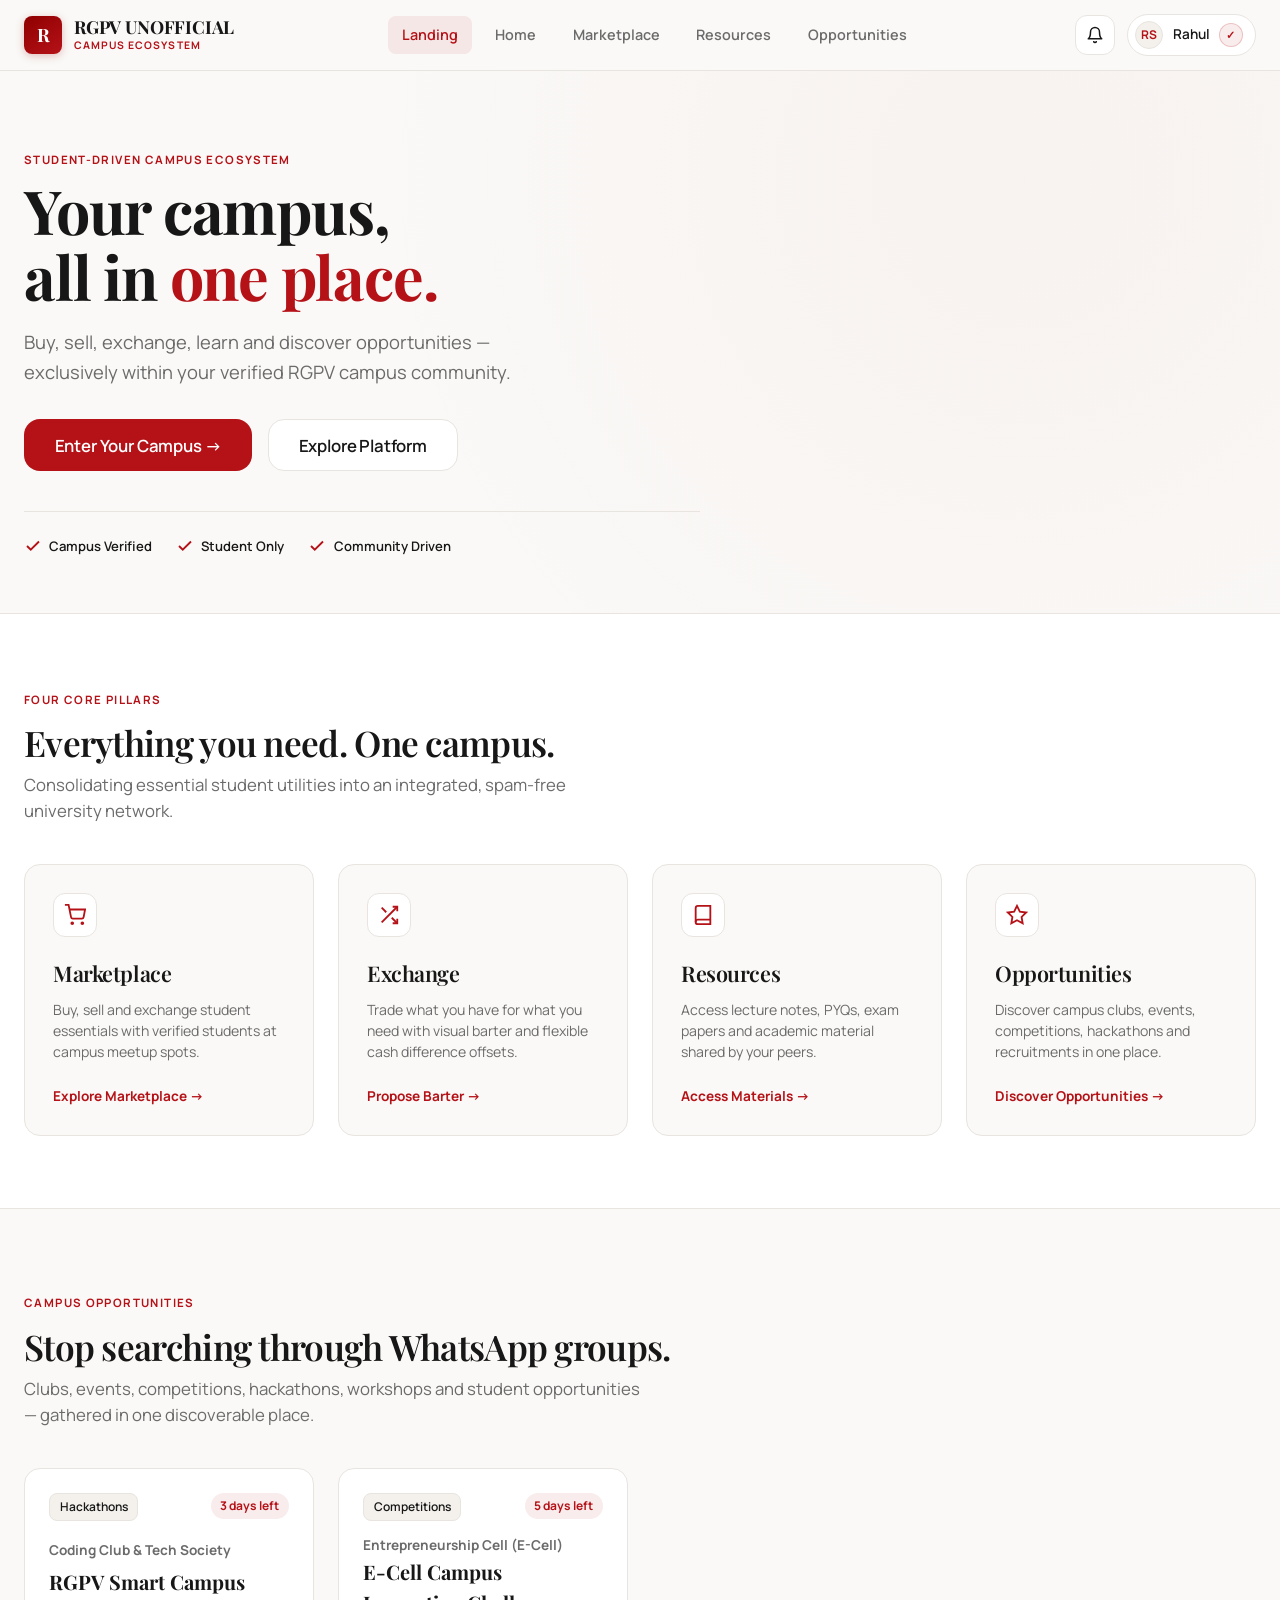
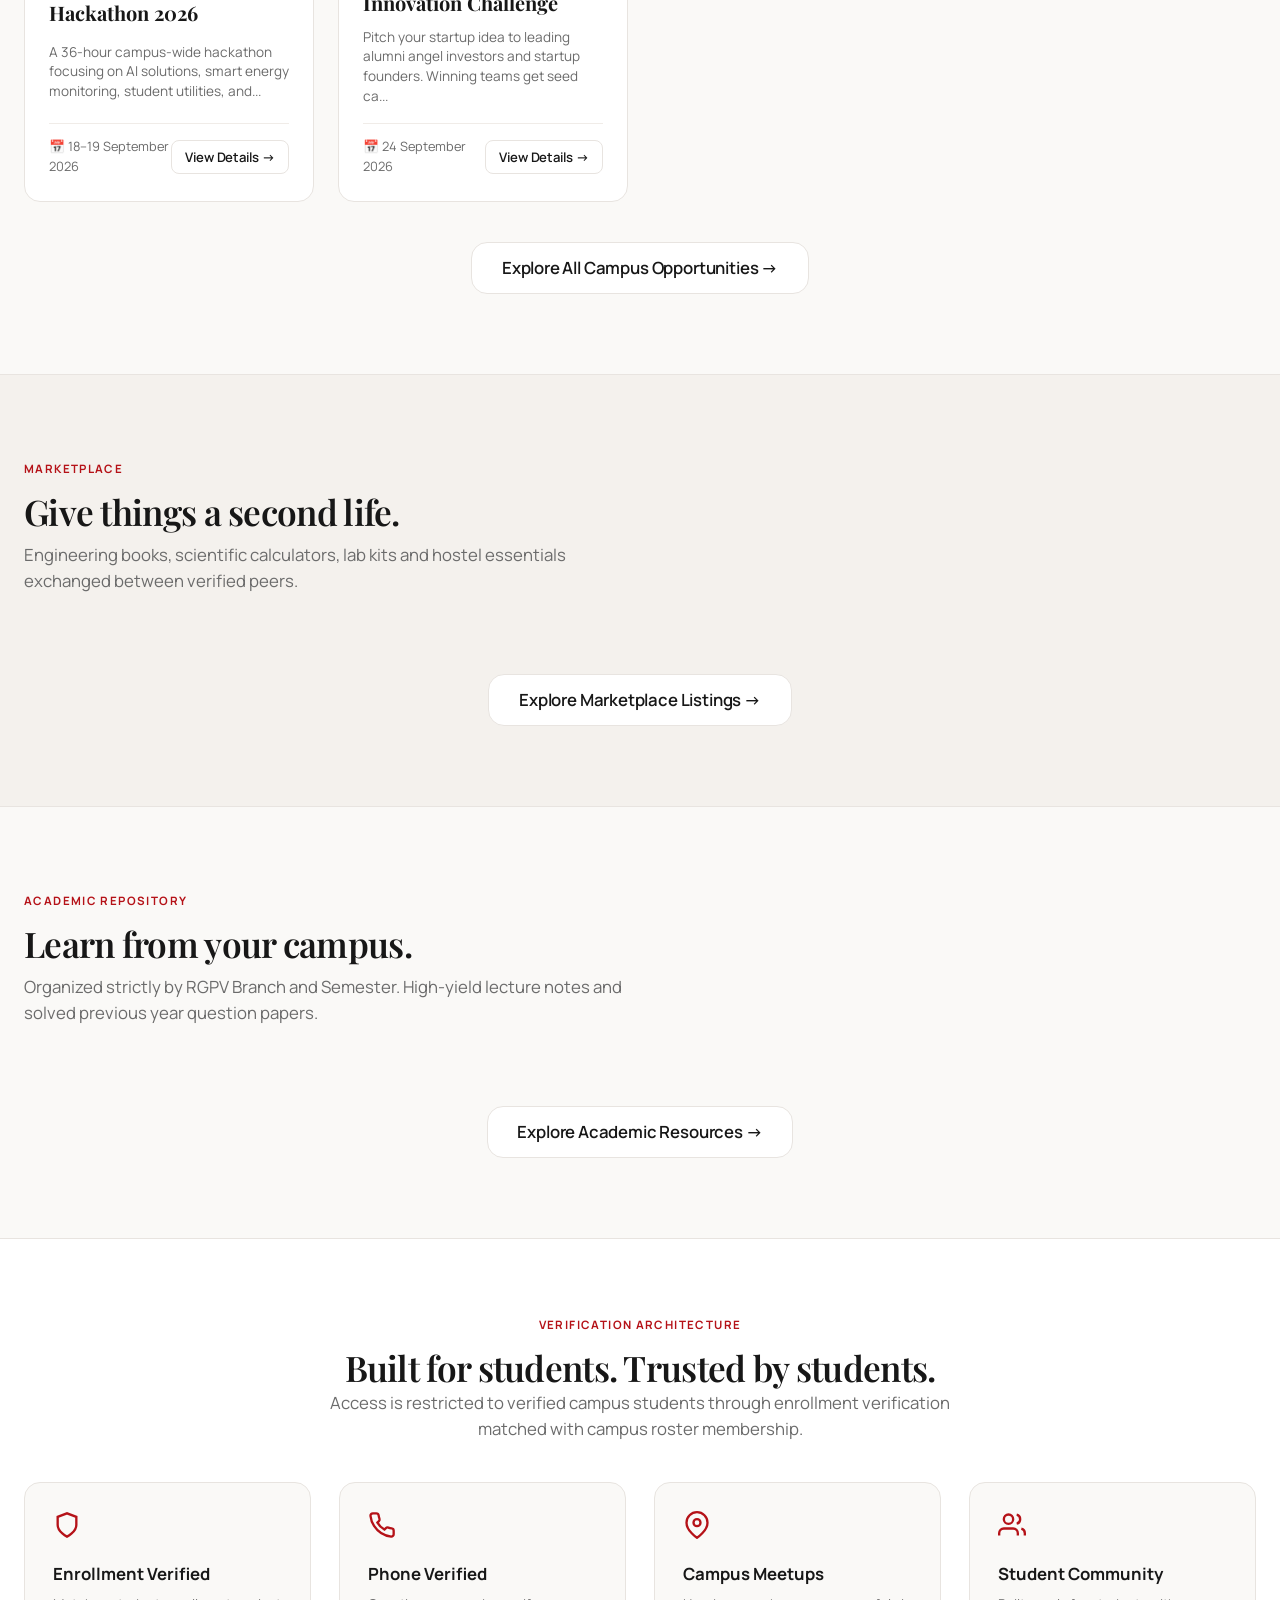
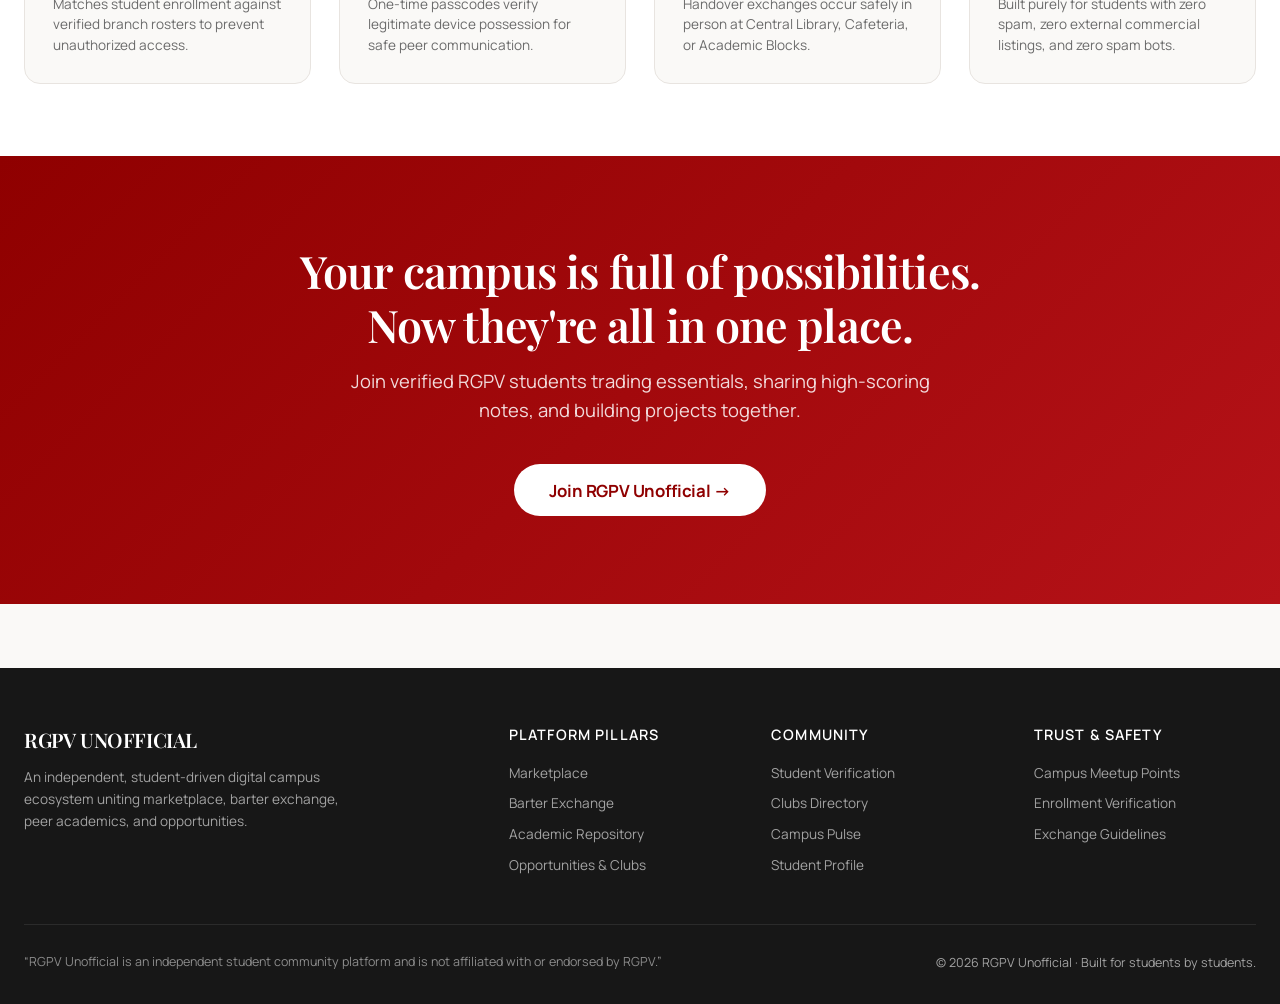
==== commit 114e29b0: "revert: undo last UI and dark theme changes, restore light editorial design" ====
--- a/index.html
+++ b/index.html
@@ -1,37 +1,20 @@
 <!DOCTYPE html>
 <html lang="en">
-
 <head>
   <meta charset="UTF-8">
   <meta name="viewport" content="width=device-width, initial-scale=1.0">
-  <title>RGPV MARKETPLACE — Independent Student Ecosystem</title>
-  <meta name="description"
-    content="An independent, student-driven digital campus ecosystem for RGPV students. Buy, sell, exchange, share academic resources, and discover campus opportunities.">
-
-  <!-- Google Fonts: Plus Jakarta Sans + Instrument Serif + Space Mono -->
+  <title>RGPV UNOFFICIAL — Your campus, all in one place.</title>
+  <meta name="description" content="An independent, student-driven digital campus ecosystem for RGPV students. Buy, sell, exchange, share academic resources, and discover campus opportunities.">
+
+  <!-- Google Fonts: Playfair Display + Manrope -->
   <link rel="preconnect" href="https://fonts.googleapis.com">
   <link rel="preconnect" href="https://fonts.gstatic.com" crossorigin>
-  <link
-    href="https://fonts.googleapis.com/css2?family=Instrument+Serif:ital@0;1&family=Plus+Jakarta+Sans:ital,wght@0,300;0,400;0,500;0,600;0,700;0,800;1,400;1,600&family=Space+Mono:wght@400;700&display=swap"
-    rel="stylesheet">
-
-  <!-- Three.js for 3D Hero Sculpture -->
-  <script src="https://cdnjs.cloudflare.com/ajax/libs/three.js/r128/three.min.js"></script>
+  <link href="https://fonts.googleapis.com/css2?family=Manrope:wght@400;500;600;700;800&family=Playfair+Display:ital,wght@0,500;0,600;0,700;0,800;1,600&display=swap" rel="stylesheet">
 
   <!-- Main Stylesheet -->
   <link rel="stylesheet" href="styles/main.css">
 </head>
-
 <body>
-
-  <!-- Custom Luxury Cursor -->
-  <div id="custom-cursor" class="custom-cursor">
-    <div class="cursor-dot"></div>
-    <div class="cursor-ring"><span class="cursor-label"></span></div>
-  </div>
-
-  <!-- Command Palette Modal -->
-  <div id="modal-command-palette" class="palette-overlay"></div>
 
   <!-- Toast Container -->
   <div id="toast-container" class="toast-container"></div>
@@ -43,8 +26,8 @@
       <div class="brand-wrapper" onclick="window.navigateTo('landing')">
         <div class="brand-crest">R</div>
         <div class="brand-text">
-          <span class="brand-title">RGPV MARKETPLACE</span>
-          <span class="brand-sub">Independent Student Ecosystem</span>
+          <span class="brand-title">RGPV UNOFFICIAL</span>
+          <span class="brand-sub">Campus Ecosystem</span>
         </div>
       </div>
 
@@ -59,24 +42,9 @@
 
       <!-- Right Nav Actions -->
       <div class="nav-actions">
-        <!-- Quick Search Bar Trigger (⌘K) -->
-        <button class="nav-search-btn" onclick="window.openCommandPalette()" title="Search (⌘K)" aria-label="Quick Search">
-          <svg width="15" height="15" viewBox="0 0 24 24" fill="none" stroke="currentColor" stroke-width="2.2">
-            <circle cx="11" cy="11" r="8"></circle>
-            <line x1="21" y1="21" x2="16.65" y2="16.65"></line>
-          </svg>
-          <span class="nav-search-text">Search...</span>
-          <kbd class="nav-search-kbd">⌘K</kbd>
-        </button>
-
         <!-- Notifications Bell -->
-        <button class="nav-icon-btn" onclick="window.openNotificationsModal()" title="Notifications"
-          aria-label="Notifications">
-          <svg width="18" height="18" viewBox="0 0 24 24" fill="none" stroke="currentColor" stroke-width="2"
-            stroke-linecap="round" stroke-linejoin="round">
-            <path d="M18 8A6 6 0 0 0 6 8c0 7-3 9-3 9h18s-3-2-3-9"></path>
-            <path d="M13.73 21a2 2 0 0 1-3.46 0"></path>
-          </svg>
+        <button class="nav-icon-btn" onclick="window.openNotificationsModal()" title="Notifications" aria-label="Notifications">
+          <svg width="18" height="18" viewBox="0 0 24 24" fill="none" stroke="currentColor" stroke-width="2" stroke-linecap="round" stroke-linejoin="round"><path d="M18 8A6 6 0 0 0 6 8c0 7-3 9-3 9h18s-3-2-3-9"></path><path d="M13.73 21a2 2 0 0 1-3.46 0"></path></svg>
           <span id="nav-notif-dot" class="badge-dot" style="display:none;"></span>
         </button>
 
@@ -102,120 +70,45 @@
   <main id="view-landing" class="view-section active">
     <!-- Hero Editorial Section -->
     <section class="hero-editorial">
-      <div class="hero-ambient-mesh"></div>
-      <div class="hero-grid-overlay"></div>
       <div class="container hero-grid">
         <div class="hero-content">
-          <!-- Live Campus Verification Status Pill -->
-          <div class="hero-status-pill">
-            <span class="radar-ping-ring"></span>
-            <span class="status-dot"></span>
-            <span class="status-label">STUDENT ECOSYSTEM · 955+ ENROLLED & VERIFIED</span>
-          </div>
-
-          <!-- Majestic Luxury Headline -->
+          <span class="editorial-label">Student-Driven Campus Ecosystem</span>
           <h1 class="hero-headline">
-            Your campus.<br>
-            <span class="hero-serif-italic">Everything</span> you <span class="hero-crimson-gradient">need.</span>
+            Your campus,<br>
+            all in <span class="crimson-text">one place.</span>
           </h1>
-
           <p class="hero-subtext">
-            An independent, zero-brokerage trading floor and academic archive built exclusively for verified RGPV engineers. Textbooks, drafting gear, notes, and peer-to-peer barter — without middlemen.
+            Buy, sell, exchange, learn and discover opportunities — exclusively within your verified RGPV campus community.
           </p>
 
-          <!-- Interactive Hero Search Trigger -->
-          <div class="hero-search-bar" onclick="window.openCommandPalette()">
-            <svg class="search-icon" width="18" height="18" viewBox="0 0 24 24" fill="none" stroke="currentColor" stroke-width="2">
-              <circle cx="11" cy="11" r="8"></circle>
-              <line x1="21" y1="21" x2="16.65" y2="16.65"></line>
-            </svg>
-            <span class="search-placeholder">Search engineering notes, Casio fx-991EX, drafters, PYQs...</span>
-            <span class="search-kbd-shortcut"><kbd>⌘K</kbd> / <kbd>Ctrl+K</kbd></span>
-          </div>
-
           <div class="hero-cta-group">
-            <button class="btn btn-primary btn-lg" onclick="window.navigateTo('marketplace')">
-              Explore Marketplace →
+            <button class="btn btn-primary btn-lg" onclick="window.navigateTo('verify')">
+              Enter Your Campus →
             </button>
-            <button class="btn btn-secondary btn-lg" onclick="window.navigateTo('marketplace'); if(window.setMarketFilterType) window.setMarketFilterType('exchange');">
-              Propose Barter ⇄
+            <button class="btn btn-secondary btn-lg" onclick="window.navigateTo('home')">
+              Explore Platform
             </button>
           </div>
 
-          <!-- Live Luxury Social Proof Stats Strip -->
-          <div class="hero-stats-strip">
-            <div class="stat-cell">
-              <div class="stat-number font-serif">955+</div>
-              <div class="stat-caption">VERIFIED PEERS</div>
-            </div>
-            <div class="stat-divider"></div>
-            <div class="stat-cell">
-              <div class="stat-number font-serif">₹4.8L+</div>
-              <div class="stat-caption">SAVED IN BARTER</div>
-            </div>
-            <div class="stat-divider"></div>
-            <div class="stat-cell">
-              <div class="stat-number font-serif">0%</div>
-              <div class="stat-caption">BROKERAGE</div>
-            </div>
-            <div class="stat-divider"></div>
-            <div class="stat-cell">
-              <div class="stat-number font-serif">100%</div>
-              <div class="stat-caption">STUDENT EXCLUSIVE</div>
-            </div>
-          </div>
-        </div>
-
-        <!-- Hero Visual: 3D Scene + Floating Luxury Glass Previews -->
-        <div class="hero-visual-stage">
-          <div class="hero-mesh-glow"></div>
-          <div id="hero-3d-container" class="hero-3d-container"></div>
-
-          <!-- Floating Interactive Luxury Glass Cards -->
-          <div class="hero-floating-cards" id="landing-floating-previews">
-            <div class="hero-glass-card card-drop" onclick="window.navigateTo('marketplace')">
-              <div class="glass-card-header">
-                <span class="tag-pill tag-hot">HOT DROP</span>
-                <span class="micro-badge">Casio fx-991EX</span>
-              </div>
-              <div class="glass-card-body">
-                <div class="glass-card-title">Scientific Calculator (ClassWiz)</div>
-                <div class="glass-card-meta">
-                  <span class="price-val">₹650</span>
-                  <span class="price-mrp">MRP ₹1,495</span>
-                  <span class="status-dot-green">●</span>
-                  <span class="status-txt">In Stock</span>
-                </div>
-              </div>
-              <div class="glass-card-footer">
-                <span class="peer-avatar">SV</span>
-                <span class="peer-name">Shivam V. (CSE 3rd) · Verified ✓</span>
-              </div>
-            </div>
-
-            <div class="hero-glass-card card-barter" onclick="window.navigateTo('marketplace'); if(window.setMarketFilterType) window.setMarketFilterType('exchange');">
-              <div class="glass-card-header">
-                <span class="tag-pill tag-exchange">ACTIVE BARTER ⇄</span>
-                <span class="micro-badge">Zero Cash Diff</span>
-              </div>
-              <div class="glass-card-body">
-                <div class="glass-card-title">Engineering Chemistry ⇄ Basic Mech</div>
-                <div class="glass-card-meta">
-                  <span class="status-dot-pulse">●</span>
-                  <span class="status-txt">Meetup: Central Library</span>
-                </div>
-              </div>
-            </div>
-
-            <div class="hero-glass-card card-trust" onclick="window.navigateTo('verify')">
-              <div class="trust-crest">🎓</div>
-              <div>
-                <div class="trust-title">RGPV Student Pass</div>
-                <div class="trust-sub micro-mono">0101CS26**** · 99.8% Trust</div>
-              </div>
-              <span class="badge-verified">✓ Active</span>
-            </div>
-          </div>
+          <div class="hero-trust-indicators">
+            <div class="trust-item">
+              <svg width="18" height="18" viewBox="0 0 24 24" fill="none" stroke="currentColor" stroke-width="2.5"><polyline points="20 6 9 17 4 12"></polyline></svg>
+              <span>Campus Verified</span>
+            </div>
+            <div class="trust-item">
+              <svg width="18" height="18" viewBox="0 0 24 24" fill="none" stroke="currentColor" stroke-width="2.5"><polyline points="20 6 9 17 4 12"></polyline></svg>
+              <span>Student Only</span>
+            </div>
+            <div class="trust-item">
+              <svg width="18" height="18" viewBox="0 0 24 24" fill="none" stroke="currentColor" stroke-width="2.5"><polyline points="20 6 9 17 4 12"></polyline></svg>
+              <span>Community Driven</span>
+            </div>
+          </div>
+        </div>
+
+        <!-- Hero Visual: Floating Platform Previews -->
+        <div class="hero-visual" id="landing-floating-previews">
+          <!-- Injected via app.js -->
         </div>
       </div>
     </section>
@@ -226,8 +119,7 @@
         <div class="section-header-editorial">
           <span class="editorial-label">Four Core Pillars</span>
           <h2 class="section-title font-serif">Everything you need. One campus.</h2>
-          <p class="section-desc">Consolidating essential student utilities into an integrated, spam-free university
-            network.</p>
+          <p class="section-desc">Consolidating essential student utilities into an integrated, spam-free university network.</p>
         </div>
 
         <div class="pillars-grid">
@@ -235,15 +127,10 @@
           <div class="pillar-card" data-pillar="marketplace">
             <div>
               <div class="pillar-icon-box">
-                <svg width="22" height="22" viewBox="0 0 24 24" fill="none" stroke="currentColor" stroke-width="2">
-                  <circle cx="9" cy="21" r="1"></circle>
-                  <circle cx="20" cy="21" r="1"></circle>
-                  <path d="M1 1h4l2.68 13.39a2 2 0 0 0 2 1.61h9.72a2 2 0 0 0 2-1.61L23 6H6"></path>
-                </svg>
+                <svg width="22" height="22" viewBox="0 0 24 24" fill="none" stroke="currentColor" stroke-width="2"><circle cx="9" cy="21" r="1"></circle><circle cx="20" cy="21" r="1"></circle><path d="M1 1h4l2.68 13.39a2 2 0 0 0 2 1.61h9.72a2 2 0 0 0 2-1.61L23 6H6"></path></svg>
               </div>
               <h3 class="pillar-title">Marketplace</h3>
-              <p class="pillar-desc">Buy, sell and exchange student essentials with verified students at campus meetup
-                spots.</p>
+              <p class="pillar-desc">Buy, sell and exchange student essentials with verified students at campus meetup spots.</p>
             </div>
             <span class="pillar-link">Explore Marketplace →</span>
           </div>
@@ -252,17 +139,10 @@
           <div class="pillar-card" data-pillar="exchange">
             <div>
               <div class="pillar-icon-box">
-                <svg width="22" height="22" viewBox="0 0 24 24" fill="none" stroke="currentColor" stroke-width="2">
-                  <polyline points="16 3 21 3 21 8"></polyline>
-                  <line x1="4" y1="20" x2="21" y2="3"></line>
-                  <polyline points="21 16 21 21 16 21"></polyline>
-                  <line x1="15" y1="15" x2="21" y2="21"></line>
-                  <line x1="4" y1="4" x2="9" y2="9"></line>
-                </svg>
+                <svg width="22" height="22" viewBox="0 0 24 24" fill="none" stroke="currentColor" stroke-width="2"><polyline points="16 3 21 3 21 8"></polyline><line x1="4" y1="20" x2="21" y2="3"></line><polyline points="21 16 21 21 16 21"></polyline><line x1="15" y1="15" x2="21" y2="21"></line><line x1="4" y1="4" x2="9" y2="9"></line></svg>
               </div>
               <h3 class="pillar-title">Exchange</h3>
-              <p class="pillar-desc">Trade what you have for what you need with visual barter and flexible cash
-                difference offsets.</p>
+              <p class="pillar-desc">Trade what you have for what you need with visual barter and flexible cash difference offsets.</p>
             </div>
             <span class="pillar-link">Propose Barter →</span>
           </div>
@@ -271,14 +151,10 @@
           <div class="pillar-card" data-pillar="resources">
             <div>
               <div class="pillar-icon-box">
-                <svg width="22" height="22" viewBox="0 0 24 24" fill="none" stroke="currentColor" stroke-width="2">
-                  <path d="M4 19.5A2.5 2.5 0 0 1 6.5 17H20"></path>
-                  <path d="M6.5 2H20v20H6.5A2.5 2.5 0 0 1 4 19.5v-15A2.5 2.5 0 0 1 6.5 2z"></path>
-                </svg>
+                <svg width="22" height="22" viewBox="0 0 24 24" fill="none" stroke="currentColor" stroke-width="2"><path d="M4 19.5A2.5 2.5 0 0 1 6.5 17H20"></path><path d="M6.5 2H20v20H6.5A2.5 2.5 0 0 1 4 19.5v-15A2.5 2.5 0 0 1 6.5 2z"></path></svg>
               </div>
               <h3 class="pillar-title">Resources</h3>
-              <p class="pillar-desc">Access lecture notes, PYQs, exam papers and academic material shared by your peers.
-              </p>
+              <p class="pillar-desc">Access lecture notes, PYQs, exam papers and academic material shared by your peers.</p>
             </div>
             <span class="pillar-link">Access Materials →</span>
           </div>
@@ -287,15 +163,10 @@
           <div class="pillar-card" data-pillar="opportunities">
             <div>
               <div class="pillar-icon-box">
-                <svg width="22" height="22" viewBox="0 0 24 24" fill="none" stroke="currentColor" stroke-width="2">
-                  <polygon
-                    points="12 2 15.09 8.26 22 9.27 17 14.14 18.18 21.02 12 17.77 5.82 21.02 7 14.14 2 9.27 8.91 8.26 12 2">
-                  </polygon>
-                </svg>
+                <svg width="22" height="22" viewBox="0 0 24 24" fill="none" stroke="currentColor" stroke-width="2"><polygon points="12 2 15.09 8.26 22 9.27 17 14.14 18.18 21.02 12 17.77 5.82 21.02 7 14.14 2 9.27 8.91 8.26 12 2"></polygon></svg>
               </div>
               <h3 class="pillar-title">Opportunities</h3>
-              <p class="pillar-desc">Discover campus clubs, events, competitions, hackathons and recruitments in one
-                place.</p>
+              <p class="pillar-desc">Discover campus clubs, events, competitions, hackathons and recruitments in one place.</p>
             </div>
             <span class="pillar-link">Discover Opportunities →</span>
           </div>
@@ -309,8 +180,7 @@
         <div class="section-header-editorial">
           <span class="editorial-label">Campus Opportunities</span>
           <h2 class="section-title font-serif">Stop searching through WhatsApp groups.</h2>
-          <p class="section-desc">Clubs, events, competitions, hackathons, workshops and student opportunities —
-            gathered in one discoverable place.</p>
+          <p class="section-desc">Clubs, events, competitions, hackathons, workshops and student opportunities — gathered in one discoverable place.</p>
         </div>
 
         <div class="cards-carousel-grid" id="landing-opp-feed">
@@ -331,8 +201,7 @@
         <div class="section-header-editorial">
           <span class="editorial-label">Marketplace</span>
           <h2 class="section-title font-serif">Give things a second life.</h2>
-          <p class="section-desc">Engineering books, scientific calculators, lab kits and hostel essentials exchanged
-            between verified peers.</p>
+          <p class="section-desc">Engineering books, scientific calculators, lab kits and hostel essentials exchanged between verified peers.</p>
         </div>
 
         <div class="cards-carousel-grid" id="landing-marketplace-feed">
@@ -353,8 +222,7 @@
         <div class="section-header-editorial">
           <span class="editorial-label">Academic Repository</span>
           <h2 class="section-title font-serif">Learn from your campus.</h2>
-          <p class="section-desc">Organized strictly by RGPV Branch and Semester. High-yield lecture notes and solved
-            previous year question papers.</p>
+          <p class="section-desc">Organized strictly by RGPV Branch and Semester. High-yield lecture notes and solved previous year question papers.</p>
         </div>
 
         <div class="cards-carousel-grid" id="landing-resources-feed">
@@ -375,59 +243,40 @@
         <div style="text-align:center; max-width:700px; margin:0 auto;">
           <span class="editorial-label">Verification Architecture</span>
           <h2 class="section-title font-serif">Built for students. Trusted by students.</h2>
-          <p class="section-desc" style="margin: 0 auto;">Access is restricted to verified campus students through
-            enrollment verification matched with campus roster membership.</p>
+          <p class="section-desc" style="margin: 0 auto;">Access is restricted to verified campus students through enrollment verification matched with campus roster membership.</p>
         </div>
 
         <div class="trust-pillars-grid">
           <div class="trust-card">
             <div class="trust-card-icon">
-              <svg width="28" height="28" viewBox="0 0 24 24" fill="none" stroke="currentColor" stroke-width="2">
-                <path d="M12 22s8-4 8-10V5l-8-3-8 3v7c0 6 8 10 8 10z"></path>
-              </svg>
+              <svg width="28" height="28" viewBox="0 0 24 24" fill="none" stroke="currentColor" stroke-width="2"><path d="M12 22s8-4 8-10V5l-8-3-8 3v7c0 6 8 10 8 10z"></path></svg>
             </div>
             <h4 class="trust-card-title">Enrollment Verified</h4>
-            <p class="trust-card-desc">Matches student enrollment against verified branch rosters to prevent
-              unauthorized access.</p>
+            <p class="trust-card-desc">Matches student enrollment against verified branch rosters to prevent unauthorized access.</p>
           </div>
 
           <div class="trust-card">
             <div class="trust-card-icon">
-              <svg width="28" height="28" viewBox="0 0 24 24" fill="none" stroke="currentColor" stroke-width="2">
-                <path
-                  d="M22 16.92v3a2 2 0 0 1-2.18 2 19.79 19.79 0 0 1-8.63-3.07 19.5 19.5 0 0 1-6-6 19.79 19.79 0 0 1-3.07-8.67A2 2 0 0 1 4.11 2h3a2 2 0 0 1 2 1.72 12.84 12.84 0 0 0 .7 2.81 2 2 0 0 1-.45 2.11L8.09 9.91a16 16 0 0 0 6 6l1.27-1.27a2 2 0 0 1 2.11-.45 12.84 12.84 0 0 0 2.81.7A2 2 0 0 1 22 16.92z">
-                </path>
-              </svg>
+              <svg width="28" height="28" viewBox="0 0 24 24" fill="none" stroke="currentColor" stroke-width="2"><path d="M22 16.92v3a2 2 0 0 1-2.18 2 19.79 19.79 0 0 1-8.63-3.07 19.5 19.5 0 0 1-6-6 19.79 19.79 0 0 1-3.07-8.67A2 2 0 0 1 4.11 2h3a2 2 0 0 1 2 1.72 12.84 12.84 0 0 0 .7 2.81 2 2 0 0 1-.45 2.11L8.09 9.91a16 16 0 0 0 6 6l1.27-1.27a2 2 0 0 1 2.11-.45 12.84 12.84 0 0 0 2.81.7A2 2 0 0 1 22 16.92z"></path></svg>
             </div>
             <h4 class="trust-card-title">Phone Verified</h4>
-            <p class="trust-card-desc">One-time passcodes verify legitimate device possession for safe peer
-              communication.</p>
+            <p class="trust-card-desc">One-time passcodes verify legitimate device possession for safe peer communication.</p>
           </div>
 
           <div class="trust-card">
             <div class="trust-card-icon">
-              <svg width="28" height="28" viewBox="0 0 24 24" fill="none" stroke="currentColor" stroke-width="2">
-                <path d="M21 10c0 7-9 13-9 13s-9-6-9-13a9 9 0 0 1 18 0z"></path>
-                <circle cx="12" cy="10" r="3"></circle>
-              </svg>
+              <svg width="28" height="28" viewBox="0 0 24 24" fill="none" stroke="currentColor" stroke-width="2"><path d="M21 10c0 7-9 13-9 13s-9-6-9-13a9 9 0 0 1 18 0z"></path><circle cx="12" cy="10" r="3"></circle></svg>
             </div>
             <h4 class="trust-card-title">Campus Meetups</h4>
-            <p class="trust-card-desc">Handover exchanges occur safely in person at Central Library, Cafeteria, or
-              Academic Blocks.</p>
+            <p class="trust-card-desc">Handover exchanges occur safely in person at Central Library, Cafeteria, or Academic Blocks.</p>
           </div>
 
           <div class="trust-card">
             <div class="trust-card-icon">
-              <svg width="28" height="28" viewBox="0 0 24 24" fill="none" stroke="currentColor" stroke-width="2">
-                <path d="M17 21v-2a4 4 0 0 0-4-4H5a4 4 0 0 0-4 4v2"></path>
-                <circle cx="9" cy="7" r="4"></circle>
-                <path d="M23 21v-2a4 4 0 0 0-3-3.87"></path>
-                <path d="M16 3.13a4 4 0 0 1 0 7.75"></path>
-              </svg>
+              <svg width="28" height="28" viewBox="0 0 24 24" fill="none" stroke="currentColor" stroke-width="2"><path d="M17 21v-2a4 4 0 0 0-4-4H5a4 4 0 0 0-4 4v2"></path><circle cx="9" cy="7" r="4"></circle><path d="M23 21v-2a4 4 0 0 0-3-3.87"></path><path d="M16 3.13a4 4 0 0 1 0 7.75"></path></svg>
             </div>
             <h4 class="trust-card-title">Student Community</h4>
-            <p class="trust-card-desc">Built purely for students with zero spam, zero external commercial listings, and
-              zero spam bots.</p>
+            <p class="trust-card-desc">Built purely for students with zero spam, zero external commercial listings, and zero spam bots.</p>
           </div>
         </div>
       </div>
@@ -458,13 +307,8 @@
       <div class="verify-container">
         <!-- Top Back Navigation -->
         <div style="display:flex; justify-content:space-between; align-items:center; margin-bottom:1rem;">
-          <button class="back-nav-btn" onclick="window.goBack()" id="verify-top-back-btn"
-            title="Go back to previous page">
-            <svg width="18" height="18" viewBox="0 0 24 24" fill="none" stroke="currentColor" stroke-width="2.5"
-              stroke-linecap="round" stroke-linejoin="round">
-              <line x1="19" y1="12" x2="5" y2="12"></line>
-              <polyline points="12 19 5 12 12 5"></polyline>
-            </svg>
+          <button class="back-nav-btn" onclick="window.goBack()" id="verify-top-back-btn" title="Go back to previous page">
+            <svg width="18" height="18" viewBox="0 0 24 24" fill="none" stroke="currentColor" stroke-width="2.5" stroke-linecap="round" stroke-linejoin="round"><line x1="19" y1="12" x2="5" y2="12"></line><polyline points="12 19 5 12 12 5"></polyline></svg>
             <span>Back</span>
           </button>
           <div id="verify-progress-indicator" class="verify-progress" style="margin-bottom:0;">01 / 03</div>
@@ -477,27 +321,20 @@
 
         <!-- Step 1: Enrollment Number -->
         <div id="verify-step-1" class="verify-step active">
-          <h3 style="font-size:1.25rem; font-family:var(--font-display); margin-bottom:0.4rem;">Welcome to your campus.
-          </h3>
+          <h3 style="font-size:1.25rem; font-family:var(--font-display); margin-bottom:0.4rem;">Welcome to your campus.</h3>
           <p style="font-size:0.9rem; color:var(--text-secondary); margin-bottom:1.5rem;">
             Let's verify that you're part of the RGPV community. Enter your official university enrollment number.
           </p>
 
           <div class="form-group">
             <label class="form-label" for="verify-enrollment-input">RGPV Enrollment Number</label>
-            <input type="text" id="verify-enrollment-input" placeholder="e.g. 0101CS261001"
-              style="text-transform: uppercase;">
-            <div id="verify-step1-error"
-              style="display:none; color:#b91c1c; font-size:0.85rem; margin-top:0.5rem; padding:0.5rem 0.75rem; background:#fef2f2; border-radius:6px; border:1px solid #fecaca;">
-            </div>
+            <input type="text" id="verify-enrollment-input" placeholder="e.g. 0101CS261001" style="text-transform: uppercase;">
+            <div id="verify-step1-error" style="display:none; color:#b91c1c; font-size:0.85rem; margin-top:0.5rem; padding:0.5rem 0.75rem; background:#fef2f2; border-radius:6px; border:1px solid #fecaca;"></div>
             <span class="form-help" style="margin-top:0.5rem; display:block;">
               Quick test rosters (click to fill):
-              <button type="button" class="btn-enroll-chip" data-enroll="0101CS261001"
-                style="cursor:pointer; background:var(--badge-blue-bg,#e0f2fe); color:var(--badge-blue-text,#0369a1); border:1px solid #bae6fd; padding:3px 8px; border-radius:12px; font-size:0.75rem; font-weight:600; margin:2px;">0101CS261001</button>
-              <button type="button" class="btn-enroll-chip" data-enroll="0101IT261001"
-                style="cursor:pointer; background:var(--badge-blue-bg,#e0f2fe); color:var(--badge-blue-text,#0369a1); border:1px solid #bae6fd; padding:3px 8px; border-radius:12px; font-size:0.75rem; font-weight:600; margin:2px;">0101IT261001</button>
-              <button type="button" class="btn-enroll-chip" data-enroll="0101AU261001"
-                style="cursor:pointer; background:var(--badge-blue-bg,#e0f2fe); color:var(--badge-blue-text,#0369a1); border:1px solid #bae6fd; padding:3px 8px; border-radius:12px; font-size:0.75rem; font-weight:600; margin:2px;">0101AU261001</button>
+              <button type="button" class="btn-enroll-chip" data-enroll="0101CS261001" style="cursor:pointer; background:var(--badge-blue-bg,#e0f2fe); color:var(--badge-blue-text,#0369a1); border:1px solid #bae6fd; padding:3px 8px; border-radius:12px; font-size:0.75rem; font-weight:600; margin:2px;">0101CS261001</button>
+              <button type="button" class="btn-enroll-chip" data-enroll="0101IT261001" style="cursor:pointer; background:var(--badge-blue-bg,#e0f2fe); color:var(--badge-blue-text,#0369a1); border:1px solid #bae6fd; padding:3px 8px; border-radius:12px; font-size:0.75rem; font-weight:600; margin:2px;">0101IT261001</button>
+              <button type="button" class="btn-enroll-chip" data-enroll="0101AU261001" style="cursor:pointer; background:var(--badge-blue-bg,#e0f2fe); color:var(--badge-blue-text,#0369a1); border:1px solid #bae6fd; padding:3px 8px; border-radius:12px; font-size:0.75rem; font-weight:600; margin:2px;">0101AU261001</button>
             </span>
           </div>
 
@@ -508,19 +345,15 @@
             <button id="btn-verify-step1" class="btn btn-primary">Continue →</button>
           </div>
 
-          <div
-            style="font-size:0.75rem; color:var(--text-secondary); text-align:center; margin-top:2rem; padding-top:1rem; border-top:1px solid var(--border-light);">
+          <div style="font-size:0.75rem; color:var(--text-secondary); text-align:center; margin-top:2rem; padding-top:1rem; border-top:1px solid var(--border-light);">
             🔒 Your enrollment number is checked against the encrypted campus roster only to verify campus access.
           </div>
         </div>
 
         <!-- Step 2: Student Record Confirmation -->
         <div id="verify-step-2" class="verify-step">
-          <div
-            style="display:inline-flex; align-items:center; gap:0.4rem; color:var(--badge-green-text); font-weight:700; font-size:0.85rem; margin-bottom:0.75rem;">
-            <svg width="18" height="18" viewBox="0 0 24 24" fill="none" stroke="currentColor" stroke-width="2.5">
-              <polyline points="20 6 9 17 4 12"></polyline>
-            </svg>
+          <div style="display:inline-flex; align-items:center; gap:0.4rem; color:var(--badge-green-text); font-weight:700; font-size:0.85rem; margin-bottom:0.75rem;">
+            <svg width="18" height="18" viewBox="0 0 24 24" fill="none" stroke="currentColor" stroke-width="2.5"><polyline points="20 6 9 17 4 12"></polyline></svg>
             Student record found
           </div>
           <h3 style="font-size:1.35rem; font-family:var(--font-display); margin-bottom:0.3rem;">Is this you?</h3>
@@ -567,9 +400,7 @@
           <div class="form-group">
             <label class="form-label" for="verify-phone-input">Phone Number</label>
             <input type="tel" id="verify-phone-input" placeholder="+91 98765 43210" value="+91 98765 43210">
-            <div id="verify-step3-error"
-              style="display:none; color:#b91c1c; font-size:0.85rem; margin-top:0.5rem; padding:0.5rem 0.75rem; background:#fef2f2; border-radius:6px; border:1px solid #fecaca;">
-            </div>
+            <div id="verify-step3-error" style="display:none; color:#b91c1c; font-size:0.85rem; margin-top:0.5rem; padding:0.5rem 0.75rem; background:#fef2f2; border-radius:6px; border:1px solid #fecaca;"></div>
           </div>
 
           <div style="display:flex; justify-content:space-between; align-items:center; margin-bottom:1rem;">
@@ -581,14 +412,11 @@
 
           <div id="otp-entry-box" style="display:none;">
             <!-- Sandbox / Real OTP Info Box -->
-            <div id="otp-info-banner"
-              style="background:#f0fdf4; border:1px solid #bbf7d0; border-radius:8px; padding:0.75rem 1rem; margin-bottom:1.25rem; font-size:0.85rem; color:#166534; display:flex; justify-content:space-between; align-items:center;">
+            <div id="otp-info-banner" style="background:#f0fdf4; border:1px solid #bbf7d0; border-radius:8px; padding:0.75rem 1rem; margin-bottom:1.25rem; font-size:0.85rem; color:#166534; display:flex; justify-content:space-between; align-items:center;">
               <div>
-                <span>📱 <strong>Test Verification Code:</strong> <code id="otp-code-display"
-                    style="font-size:1.05rem; font-weight:700; color:#15803d; letter-spacing:2px; background:#dcfce7; padding:2px 6px; border-radius:4px;">123456</code></span>
-              </div>
-              <button type="button" id="btn-auto-fill-otp" class="btn btn-sm btn-secondary"
-                style="font-size:0.75rem; padding:3px 8px; cursor:pointer;">
+                <span>📱 <strong>Test Verification Code:</strong> <code id="otp-code-display" style="font-size:1.05rem; font-weight:700; color:#15803d; letter-spacing:2px; background:#dcfce7; padding:2px 6px; border-radius:4px;">123456</code></span>
+              </div>
+              <button type="button" id="btn-auto-fill-otp" class="btn btn-sm btn-secondary" style="font-size:0.75rem; padding:3px 8px; cursor:pointer;">
                 ⚡ Fill 123456
               </button>
             </div>
@@ -602,9 +430,7 @@
               <input type="text" maxlength="1" class="otp-digit" inputmode="numeric">
               <input type="text" maxlength="1" class="otp-digit" inputmode="numeric">
             </div>
-            <div id="verify-otp-error"
-              style="display:none; color:#b91c1c; font-size:0.85rem; margin-top:0.5rem; margin-bottom:0.75rem; text-align:center; padding:0.4rem 0.6rem; background:#fef2f2; border-radius:6px; border:1px solid #fecaca;">
-            </div>
+            <div id="verify-otp-error" style="display:none; color:#b91c1c; font-size:0.85rem; margin-top:0.5rem; margin-bottom:0.75rem; text-align:center; padding:0.4rem 0.6rem; background:#fef2f2; border-radius:6px; border:1px solid #fecaca;"></div>
             <div style="text-align:center; font-size:0.8rem; color:var(--text-secondary); margin-bottom:1.5rem;">
               Sandbox active for this project · Use code <strong>123456</strong>
             </div>
@@ -620,8 +446,7 @@
 
         <!-- Success Celebration -->
         <div id="verify-step-success" class="verify-step" style="text-align:center; padding:1.5rem 0;">
-          <div
-            style="width:64px; height:64px; border-radius:50%; background:var(--badge-green-bg); color:var(--badge-green-text); display:flex; align-items:center; justify-content:center; margin:0 auto 1.25rem; font-size:1.8rem;">
+          <div style="width:64px; height:64px; border-radius:50%; background:var(--badge-green-bg); color:var(--badge-green-text); display:flex; align-items:center; justify-content:center; margin:0 auto 1.25rem; font-size:1.8rem;">
             ✓
           </div>
           <h3 style="font-size:1.75rem; font-family:var(--font-display); margin-bottom:0.4rem;">You're verified.</h3>
@@ -629,8 +454,7 @@
             Welcome to RGPV Unofficial, <strong id="verify-success-name">Rahul</strong>.
           </p>
 
-          <div
-            style="background:var(--warm-ivory); border:1px solid var(--border-color); border-radius:var(--radius-md); padding:1rem; max-width:320px; margin:0 auto 2rem;">
+          <div style="background:var(--warm-ivory); border:1px solid var(--border-color); border-radius:var(--radius-md); padding:1rem; max-width:320px; margin:0 auto 2rem;">
             <div id="verify-success-program" style="font-weight:700; margin-bottom:0.25rem;">B.Tech CSE · 2026–30</div>
             <span class="badge-verified">✓ Campus Verified</span>
           </div>
@@ -672,13 +496,9 @@
         <!-- Global Search Bar with Multi-Pillar Live Dropdown -->
         <div class="global-search-wrapper">
           <div class="global-search-icon">
-            <svg width="20" height="20" viewBox="0 0 24 24" fill="none" stroke="currentColor" stroke-width="2">
-              <circle cx="11" cy="11" r="8"></circle>
-              <line x1="21" y1="21" x2="16.65" y2="16.65"></line>
-            </svg>
-          </div>
-          <input type="text" class="global-search-input"
-            placeholder="Search products, resources, clubs, opportunities... (e.g. 'Python', 'DBMS', 'Hackathon')">
+            <svg width="20" height="20" viewBox="0 0 24 24" fill="none" stroke="currentColor" stroke-width="2"><circle cx="11" cy="11" r="8"></circle><line x1="21" y1="21" x2="16.65" y2="16.65"></line></svg>
+          </div>
+          <input type="text" class="global-search-input" placeholder="Search products, resources, clubs, opportunities... (e.g. 'Python', 'DBMS', 'Hackathon')">
           <div class="search-dropdown-results"></div>
         </div>
 
@@ -686,11 +506,7 @@
         <div class="quick-access-grid">
           <div class="quick-card" onclick="window.navigateTo('marketplace')">
             <div class="quick-card-icon">
-              <svg width="20" height="20" viewBox="0 0 24 24" fill="none" stroke="currentColor" stroke-width="2">
-                <circle cx="9" cy="21" r="1"></circle>
-                <circle cx="20" cy="21" r="1"></circle>
-                <path d="M1 1h4l2.68 13.39a2 2 0 0 0 2 1.61h9.72a2 2 0 0 0 2-1.61L23 6H6"></path>
-              </svg>
+              <svg width="20" height="20" viewBox="0 0 24 24" fill="none" stroke="currentColor" stroke-width="2"><circle cx="9" cy="21" r="1"></circle><circle cx="20" cy="21" r="1"></circle><path d="M1 1h4l2.68 13.39a2 2 0 0 0 2 1.61h9.72a2 2 0 0 0 2-1.61L23 6H6"></path></svg>
             </div>
             <h3 class="quick-card-title">Marketplace</h3>
             <span class="quick-card-sub">Buy · Sell</span>
@@ -698,13 +514,7 @@
 
           <div class="quick-card" onclick="window.navigateTo('marketplace'); window.setMarketFilterType('exchange');">
             <div class="quick-card-icon">
-              <svg width="20" height="20" viewBox="0 0 24 24" fill="none" stroke="currentColor" stroke-width="2">
-                <polyline points="16 3 21 3 21 8"></polyline>
-                <line x1="4" y1="20" x2="21" y2="3"></line>
-                <polyline points="21 16 21 21 16 21"></polyline>
-                <line x1="15" y1="15" x2="21" y2="21"></line>
-                <line x1="4" y1="4" x2="9" y2="9"></line>
-              </svg>
+              <svg width="20" height="20" viewBox="0 0 24 24" fill="none" stroke="currentColor" stroke-width="2"><polyline points="16 3 21 3 21 8"></polyline><line x1="4" y1="20" x2="21" y2="3"></line><polyline points="21 16 21 21 16 21"></polyline><line x1="15" y1="15" x2="21" y2="21"></line><line x1="4" y1="4" x2="9" y2="9"></line></svg>
             </div>
             <h3 class="quick-card-title">Exchange</h3>
             <span class="quick-card-sub">Trade with students</span>
@@ -712,10 +522,7 @@
 
           <div class="quick-card" onclick="window.navigateTo('resources')">
             <div class="quick-card-icon">
-              <svg width="20" height="20" viewBox="0 0 24 24" fill="none" stroke="currentColor" stroke-width="2">
-                <path d="M4 19.5A2.5 2.5 0 0 1 6.5 17H20"></path>
-                <path d="M6.5 2H20v20H6.5A2.5 2.5 0 0 1 4 19.5v-15A2.5 2.5 0 0 1 6.5 2z"></path>
-              </svg>
+              <svg width="20" height="20" viewBox="0 0 24 24" fill="none" stroke="currentColor" stroke-width="2"><path d="M4 19.5A2.5 2.5 0 0 1 6.5 17H20"></path><path d="M6.5 2H20v20H6.5A2.5 2.5 0 0 1 4 19.5v-15A2.5 2.5 0 0 1 6.5 2z"></path></svg>
             </div>
             <h3 class="quick-card-title">Resources</h3>
             <span class="quick-card-sub">Learn · Share</span>
@@ -723,11 +530,7 @@
 
           <div class="quick-card" onclick="window.navigateTo('opportunities')">
             <div class="quick-card-icon">
-              <svg width="20" height="20" viewBox="0 0 24 24" fill="none" stroke="currentColor" stroke-width="2">
-                <polygon
-                  points="12 2 15.09 8.26 22 9.27 17 14.14 18.18 21.02 12 17.77 5.82 21.02 7 14.14 2 9.27 8.91 8.26 12 2">
-                </polygon>
-              </svg>
+              <svg width="20" height="20" viewBox="0 0 24 24" fill="none" stroke="currentColor" stroke-width="2"><polygon points="12 2 15.09 8.26 22 9.27 17 14.14 18.18 21.02 12 17.77 5.82 21.02 7 14.14 2 9.27 8.91 8.26 12 2"></polygon></svg>
             </div>
             <h3 class="quick-card-title">Opportunities</h3>
             <span class="quick-card-sub">Discover · Participate</span>
@@ -803,13 +606,11 @@
   <section id="view-marketplace" class="view-section">
     <div class="container">
       <div class="marketplace-header">
-        <div
-          style="display:flex; justify-content:space-between; align-items:flex-end; margin-bottom:1.5rem; flex-wrap:wrap; gap:1rem;">
+        <div style="display:flex; justify-content:space-between; align-items:flex-end; margin-bottom:1.5rem; flex-wrap:wrap; gap:1rem;">
           <div>
             <span class="editorial-label">Campus Peer Marketplace</span>
             <h1 class="font-serif" style="font-size:2.4rem;">Marketplace</h1>
-            <p style="color:var(--text-secondary); font-size:1rem;">Buy, sell and exchange essentials directly with
-              verified students.</p>
+            <p style="color:var(--text-secondary); font-size:1rem;">Buy, sell and exchange essentials directly with verified students.</p>
           </div>
           <button class="btn btn-primary" onclick="window.openCreateListingModal()">
             + Create Listing
@@ -820,13 +621,10 @@
         <div class="marketplace-controls-bar">
           <!-- Listing Type Tabs -->
           <div class="listing-type-tabs" id="marketplace-type-tabs">
-            <button class="tab-btn active" data-type="all" onclick="window.setMarketFilterType('all')">All
-              Listings</button>
+            <button class="tab-btn active" data-type="all" onclick="window.setMarketFilterType('all')">All Listings</button>
             <button class="tab-btn" data-type="sell" onclick="window.setMarketFilterType('sell')">For Sale</button>
-            <button class="tab-btn" data-type="exchange" onclick="window.setMarketFilterType('exchange')">🔄 Exchange
-              Only</button>
-            <button class="tab-btn" data-type="free" onclick="window.setMarketFilterType('free')">🎁 Free
-              Giveaway</button>
+            <button class="tab-btn" data-type="exchange" onclick="window.setMarketFilterType('exchange')">🔄 Exchange Only</button>
+            <button class="tab-btn" data-type="free" onclick="window.setMarketFilterType('free')">🎁 Free Giveaway</button>
           </div>
 
           <!-- Category Chips Horizontal Scroll -->
@@ -845,8 +643,7 @@
           <!-- Filter & Sort Row -->
           <div class="filter-sort-row">
             <div class="filter-group">
-              <input type="text" id="market-search-input" placeholder="Search books, calculators, lamps..."
-                style="width:240px; padding:0.55rem 0.85rem; font-size:0.88rem;">
+              <input type="text" id="market-search-input" placeholder="Search books, calculators, lamps..." style="width:240px; padding:0.55rem 0.85rem; font-size:0.88rem;">
 
               <select id="market-condition-select" style="padding:0.55rem 0.85rem; font-size:0.88rem;">
                 <option value="all">Any Condition</option>
@@ -890,13 +687,11 @@
   <section id="view-resources" class="view-section">
     <div class="container">
       <div class="marketplace-header">
-        <div
-          style="display:flex; justify-content:space-between; align-items:flex-end; margin-bottom:1.5rem; flex-wrap:wrap; gap:1rem;">
+        <div style="display:flex; justify-content:space-between; align-items:flex-end; margin-bottom:1.5rem; flex-wrap:wrap; gap:1rem;">
           <div>
             <span class="editorial-label">Peer Academic Repository</span>
             <h1 class="font-serif" style="font-size:2.4rem;">Academic Resources</h1>
-            <p style="color:var(--text-secondary); font-size:1rem;">Verified lecture notes, past exam papers, and
-              formula cheat sheets.</p>
+            <p style="color:var(--text-secondary); font-size:1rem;">Verified lecture notes, past exam papers, and formula cheat sheets.</p>
           </div>
           <button class="btn btn-primary" onclick="window.openUploadResourceModal()">
             + Upload Resource
@@ -904,11 +699,9 @@
         </div>
 
         <!-- Academic Filter Bar -->
-        <div class="filter-sort-row"
-          style="margin-bottom:2rem; background:var(--pure-white); padding:1rem; border:1px solid var(--border-color); border-radius:var(--radius-lg);">
+        <div class="filter-sort-row" style="margin-bottom:2rem; background:var(--pure-white); padding:1rem; border:1px solid var(--border-color); border-radius:var(--radius-lg);">
           <div class="filter-group">
-            <input type="text" id="resource-search-input" placeholder="Search subjects, notes, PYQs..."
-              style="width:260px; padding:0.55rem 0.85rem; font-size:0.88rem;">
+            <input type="text" id="resource-search-input" placeholder="Search subjects, notes, PYQs..." style="width:260px; padding:0.55rem 0.85rem; font-size:0.88rem;">
 
             <select id="resource-branch-select" style="padding:0.55rem 0.85rem; font-size:0.88rem;">
               <option value="all">All Branches</option>
@@ -958,24 +751,19 @@
         <div style="margin-bottom:1.5rem;">
           <span class="editorial-label">Campus Opportunities</span>
           <h1 class="font-serif" style="font-size:2.4rem;">Opportunities & Clubs</h1>
-          <p style="color:var(--text-secondary); font-size:1rem;">Everything happening across your campus, aggregated in
-            one place.</p>
+          <p style="color:var(--text-secondary); font-size:1rem;">Everything happening across your campus, aggregated in one place.</p>
         </div>
 
         <!-- Tabs -->
-        <div
-          style="display:flex; justify-content:space-between; align-items:center; flex-wrap:wrap; gap:1rem; border-bottom:1px solid var(--border-color); padding-bottom:1rem; margin-bottom:2rem;">
+        <div style="display:flex; justify-content:space-between; align-items:center; flex-wrap:wrap; gap:1rem; border-bottom:1px solid var(--border-color); padding-bottom:1rem; margin-bottom:2rem;">
           <div class="listing-type-tabs" id="opp-tabs" style="border-bottom:none; padding-bottom:0;">
-            <button class="tab-btn active" data-opp-tab="discover" onclick="window.setOppTab('discover')">Discover
-              Feed</button>
+            <button class="tab-btn active" data-opp-tab="discover" onclick="window.setOppTab('discover')">Discover Feed</button>
             <button class="tab-btn" data-opp-tab="clubs" onclick="window.setOppTab('clubs')">Club Directory</button>
-            <button class="tab-btn" data-opp-tab="saved" onclick="window.setOppTab('saved')">Saved
-              Opportunities</button>
+            <button class="tab-btn" data-opp-tab="saved" onclick="window.setOppTab('saved')">Saved Opportunities</button>
           </div>
 
           <div class="filter-group">
-            <input type="text" id="opp-search-input" placeholder="Search events, clubs..."
-              style="width:200px; padding:0.45rem 0.8rem; font-size:0.85rem;">
+            <input type="text" id="opp-search-input" placeholder="Search events, clubs..." style="width:200px; padding:0.45rem 0.8rem; font-size:0.85rem;">
             <select id="opp-category-filter" style="padding:0.45rem 0.8rem; font-size:0.85rem;">
               <option value="all">All Categories</option>
               <option value="Hackathons">Hackathons</option>
@@ -1003,13 +791,8 @@
   <section id="view-profile" class="view-section">
     <div class="container">
       <div style="padding: 1.75rem 0 1rem;">
-        <button class="back-nav-btn" onclick="window.goBack()" style="margin-bottom:1rem;"
-          title="Go back to previous page">
-          <svg width="18" height="18" viewBox="0 0 24 24" fill="none" stroke="currentColor" stroke-width="2.5"
-            stroke-linecap="round" stroke-linejoin="round">
-            <line x1="19" y1="12" x2="5" y2="12"></line>
-            <polyline points="12 19 5 12 12 5"></polyline>
-          </svg>
+        <button class="back-nav-btn" onclick="window.goBack()" style="margin-bottom:1rem;" title="Go back to previous page">
+          <svg width="18" height="18" viewBox="0 0 24 24" fill="none" stroke="currentColor" stroke-width="2.5" stroke-linecap="round" stroke-linejoin="round"><line x1="19" y1="12" x2="5" y2="12"></line><polyline points="12 19 5 12 12 5"></polyline></svg>
           <span>Back</span>
         </button>
         <!-- Profile Header -->
@@ -1053,12 +836,9 @@
 
         <!-- Profile Tabs -->
         <div class="listing-type-tabs" id="profile-tabs-nav" style="margin-bottom:1.5rem;">
-          <button class="tab-btn active" data-prof-tab="listings" onclick="window.setProfileTab('listings')">My
-            Listings</button>
-          <button class="tab-btn" data-prof-tab="exchanges" onclick="window.setProfileTab('exchanges')">My
-            Exchanges</button>
-          <button class="tab-btn" data-prof-tab="resources" onclick="window.setProfileTab('resources')">My
-            Resources</button>
+          <button class="tab-btn active" data-prof-tab="listings" onclick="window.setProfileTab('listings')">My Listings</button>
+          <button class="tab-btn" data-prof-tab="exchanges" onclick="window.setProfileTab('exchanges')">My Exchanges</button>
+          <button class="tab-btn" data-prof-tab="resources" onclick="window.setProfileTab('resources')">My Resources</button>
           <button class="tab-btn" data-prof-tab="saved" onclick="window.setProfileTab('saved')">Saved Items</button>
           <button class="tab-btn" data-prof-tab="clubs" onclick="window.setProfileTab('clubs')">Followed Clubs</button>
         </div>
@@ -1076,27 +856,19 @@
   <section id="view-chat" class="view-section">
     <div class="container-narrow">
       <div style="padding: 1.75rem 0 1rem;">
-        <button class="back-nav-btn" onclick="window.goBack()" style="margin-bottom:1rem;"
-          title="Go back to previous page">
-          <svg width="18" height="18" viewBox="0 0 24 24" fill="none" stroke="currentColor" stroke-width="2.5"
-            stroke-linecap="round" stroke-linejoin="round">
-            <line x1="19" y1="12" x2="5" y2="12"></line>
-            <polyline points="12 19 5 12 12 5"></polyline>
-          </svg>
+        <button class="back-nav-btn" onclick="window.goBack()" style="margin-bottom:1rem;" title="Go back to previous page">
+          <svg width="18" height="18" viewBox="0 0 24 24" fill="none" stroke="currentColor" stroke-width="2.5" stroke-linecap="round" stroke-linejoin="round"><line x1="19" y1="12" x2="5" y2="12"></line><polyline points="12 19 5 12 12 5"></polyline></svg>
           <span>Back to Marketplace</span>
         </button>
         <div class="chat-window-card">
           <!-- Pinned Listing Header -->
           <div class="chat-pinned-listing-bar">
             <div style="display:flex; align-items:center; gap:0.9rem;">
-              <img id="chat-pinned-img" src=""
-                style="width:46px; height:46px; border-radius:6px; object-fit:cover; border:1px solid var(--border-color);">
+              <img id="chat-pinned-img" src="" style="width:46px; height:46px; border-radius:6px; object-fit:cover; border:1px solid var(--border-color);">
               <div>
-                <div id="chat-pinned-title" style="font-weight:700; font-size:0.95rem; line-height:1.2;">Scientific
-                  Calculator</div>
+                <div id="chat-pinned-title" style="font-weight:700; font-size:0.95rem; line-height:1.2;">Scientific Calculator</div>
                 <div style="font-size:0.8rem; color:var(--text-secondary);">
-                  <strong id="chat-pinned-price" style="color:var(--primary-crimson);">₹700</strong> · Meetup: <span
-                    id="chat-pinned-meetup">Central Library</span>
+                  <strong id="chat-pinned-price" style="color:var(--primary-crimson);">₹700</strong> · Meetup: <span id="chat-pinned-meetup">Central Library</span>
                 </div>
               </div>
             </div>
@@ -1106,30 +878,21 @@
                 <span id="chat-partner-name" style="font-weight:700; font-size:0.95rem;">Shubham Verma</span>
                 <span class="badge-verified">✓</span>
               </div>
-              <div id="chat-partner-program"
-                style="font-size:0.75rem; color:var(--text-secondary); margin-bottom:0.25rem;">B.Tech CSE · 2025–29
-              </div>
-              <div
-                style="font-size:0.75rem; color:var(--text-secondary); display:flex; gap:0.6rem; justify-content:flex-end;">
-                <a href="#" onclick="window.openReportModal('user', 'user-shubham', 'Shubham Verma'); return false;"
-                  style="color:var(--text-secondary); text-decoration:underline;">Report</a>
+              <div id="chat-partner-program" style="font-size:0.75rem; color:var(--text-secondary); margin-bottom:0.25rem;">B.Tech CSE · 2025–29</div>
+              <div style="font-size:0.75rem; color:var(--text-secondary); display:flex; gap:0.6rem; justify-content:flex-end;">
+                <a href="#" onclick="window.openReportModal('user', 'user-shubham', 'Shubham Verma'); return false;" style="color:var(--text-secondary); text-decoration:underline;">Report</a>
                 <span>·</span>
-                <a href="#" onclick="window.blockChatPartner(); return false;"
-                  style="color:var(--text-secondary); text-decoration:underline;">Block User</a>
+                <a href="#" onclick="window.blockChatPartner(); return false;" style="color:var(--text-secondary); text-decoration:underline;">Block User</a>
               </div>
             </div>
           </div>
 
           <!-- Transaction Quick Actions Bar -->
           <div class="chat-quick-actions-bar">
-            <button class="btn btn-secondary btn-sm" onclick="window.chatQuickAction('make-offer')">💰 Make
-              Offer</button>
-            <button class="btn btn-secondary btn-sm" onclick="window.chatQuickAction('propose-exchange')">🔄 Propose
-              Exchange</button>
-            <button class="btn btn-secondary btn-sm" onclick="window.chatQuickAction('arrange-meetup')">📍 Arrange
-              Meetup</button>
-            <button class="btn btn-secondary btn-sm" onclick="window.chatQuickAction('mark-complete')">✓ Mark
-              Complete</button>
+            <button class="btn btn-secondary btn-sm" onclick="window.chatQuickAction('make-offer')">💰 Make Offer</button>
+            <button class="btn btn-secondary btn-sm" onclick="window.chatQuickAction('propose-exchange')">🔄 Propose Exchange</button>
+            <button class="btn btn-secondary btn-sm" onclick="window.chatQuickAction('arrange-meetup')">📍 Arrange Meetup</button>
+            <button class="btn btn-secondary btn-sm" onclick="window.chatQuickAction('mark-complete')">✓ Mark Complete</button>
           </div>
 
           <!-- Messages Scroll Area -->
@@ -1139,8 +902,7 @@
 
           <!-- Chat Input Bar -->
           <div class="chat-input-bar">
-            <input type="text" id="chat-msg-input" placeholder="Type a message or discuss meetup time..."
-              style="flex:1;">
+            <input type="text" id="chat-msg-input" placeholder="Type a message or discuss meetup time..." style="flex:1;">
             <button id="btn-send-chat-msg" class="btn btn-primary">
               Send →
             </button>
@@ -1162,32 +924,27 @@
         <button class="btn-ghost" onclick="window.closeModal('modal-product-detail')">✕</button>
       </div>
       <div class="modal-body">
-        <img id="modal-prod-image" src="" alt="Product"
-          style="width:100%; height:280px; object-fit:cover; border-radius:var(--radius-md); margin-bottom:1.25rem;">
-
+        <img id="modal-prod-image" src="" alt="Product" style="width:100%; height:280px; object-fit:cover; border-radius:var(--radius-md); margin-bottom:1.25rem;">
+        
         <div style="display:flex; justify-content:space-between; align-items:baseline; margin-bottom:0.75rem;">
           <h3 id="modal-prod-title" class="font-serif" style="font-size:1.6rem; line-height:1.2;"></h3>
           <span id="modal-prod-price" style="font-size:1.6rem; font-weight:800; color:var(--primary-crimson);"></span>
         </div>
 
-        <div
-          style="display:flex; gap:1rem; font-size:0.85rem; color:var(--text-secondary); margin-bottom:1.25rem; border-bottom:1px solid var(--border-light); padding-bottom:1rem;">
+        <div style="display:flex; gap:1rem; font-size:0.85rem; color:var(--text-secondary); margin-bottom:1.25rem; border-bottom:1px solid var(--border-light); padding-bottom:1rem;">
           <span>Condition: <strong id="modal-prod-condition"></strong></span>
           <span>·</span>
           <span>📍 Suggested Meetup: <strong id="modal-prod-location"></strong></span>
         </div>
 
-        <div id="modal-prod-exchange-wish"
-          style="display:none; background:var(--warm-ivory); border-left:3px solid var(--primary-crimson); padding:0.75rem 1rem; border-radius:0 8px 8px 0; margin-bottom:1.25rem; font-size:0.88rem;">
+        <div id="modal-prod-exchange-wish" style="display:none; background:var(--warm-ivory); border-left:3px solid var(--primary-crimson); padding:0.75rem 1rem; border-radius:0 8px 8px 0; margin-bottom:1.25rem; font-size:0.88rem;">
           <strong>Seller's Exchange Wish:</strong> <span id="modal-prod-wish-text"></span>
         </div>
 
-        <p id="modal-prod-desc"
-          style="font-size:0.92rem; color:var(--obsidian); line-height:1.6; margin-bottom:1.5rem;"></p>
+        <p id="modal-prod-desc" style="font-size:0.92rem; color:var(--obsidian); line-height:1.6; margin-bottom:1.5rem;"></p>
 
         <!-- Seller Card -->
-        <div
-          style="background:var(--soft-bg); border:1px solid var(--border-color); border-radius:var(--radius-md); padding:1rem; display:flex; justify-content:space-between; align-items:center;">
+        <div style="background:var(--soft-bg); border:1px solid var(--border-color); border-radius:var(--radius-md); padding:1rem; display:flex; justify-content:space-between; align-items:center;">
           <div>
             <div style="display:flex; align-items:center; gap:0.4rem; font-weight:700;">
               <span id="modal-seller-name"></span>
@@ -1199,8 +956,7 @@
         </div>
       </div>
       <div class="modal-footer">
-        <button class="btn btn-ghost btn-sm" id="btn-modal-report" onclick="window.openReportListing();">🚩
-          Report</button>
+        <button class="btn btn-ghost btn-sm" id="btn-modal-report" onclick="window.openReportListing();">🚩 Report</button>
         <button class="btn btn-secondary" id="btn-modal-offer">💰 Make Offer</button>
         <button class="btn btn-secondary" id="btn-modal-exchange">🔄 Propose Exchange</button>
         <button class="btn btn-primary" id="btn-modal-chat">💬 Chat with Seller</button>
@@ -1217,37 +973,26 @@
       </div>
       <div class="modal-body">
         <p style="font-size:0.88rem; color:var(--text-secondary); margin-bottom:1rem;">
-          Select an item from your profile to trade for the seller's product. If values differ, cash adjustments will
-          balance the deal.
+          Select an item from your profile to trade for the seller's product. If values differ, cash adjustments will balance the deal.
         </p>
 
         <!-- Interactive Barter Layout -->
         <div class="exchange-barter-box">
           <!-- Target Product -->
           <div class="exchange-item-side">
-            <span
-              style="font-size:0.72rem; color:var(--text-secondary); text-transform:uppercase; font-weight:700;">Their
-              Item</span>
+            <span style="font-size:0.72rem; color:var(--text-secondary); text-transform:uppercase; font-weight:700;">Their Item</span>
             <img id="exch-target-img" src="" style="width:100%; height:90px; object-fit:cover; border-radius:6px;">
             <div id="exch-target-title" style="font-weight:700; font-size:0.9rem;"></div>
             <div id="exch-target-price" style="color:var(--primary-crimson); font-weight:700; font-size:0.95rem;"></div>
           </div>
 
           <div class="exchange-swap-icon">
-            <svg width="20" height="20" viewBox="0 0 24 24" fill="none" stroke="currentColor" stroke-width="2.5">
-              <polyline points="16 3 21 3 21 8"></polyline>
-              <line x1="4" y1="20" x2="21" y2="3"></line>
-              <polyline points="21 16 21 21 16 21"></polyline>
-              <line x1="15" y1="15" x2="21" y2="21"></line>
-              <line x1="4" y1="4" x2="9" y2="9"></line>
-            </svg>
+            <svg width="20" height="20" viewBox="0 0 24 24" fill="none" stroke="currentColor" stroke-width="2.5"><polyline points="16 3 21 3 21 8"></polyline><line x1="4" y1="20" x2="21" y2="3"></line><polyline points="21 16 21 21 16 21"></polyline><line x1="15" y1="15" x2="21" y2="21"></line><line x1="4" y1="4" x2="9" y2="9"></line></svg>
           </div>
 
           <!-- Your Product Preview -->
           <div class="exchange-item-side">
-            <span
-              style="font-size:0.72rem; color:var(--text-secondary); text-transform:uppercase; font-weight:700;">Your
-              Offered Item</span>
+            <span style="font-size:0.72rem; color:var(--text-secondary); text-transform:uppercase; font-weight:700;">Your Offered Item</span>
             <img id="exch-my-preview-img" src="" style="width:100%; height:90px; object-fit:cover; border-radius:6px;">
             <div id="exch-my-preview-title" style="font-weight:700; font-size:0.9rem;"></div>
             <div style="color:var(--primary-crimson); font-weight:700; font-size:0.95rem;">Your Offer</div>
@@ -1259,15 +1004,13 @@
           <select id="exch-my-item-select"></select>
         </div>
 
-        <div id="exch-cash-adjustment"
-          style="background:var(--warm-ivory); border:1px solid var(--border-color); padding:0.75rem 1rem; border-radius:var(--radius-md); font-size:0.85rem; margin-bottom:1rem;">
+        <div id="exch-cash-adjustment" style="background:var(--warm-ivory); border:1px solid var(--border-color); padding:0.75rem 1rem; border-radius:var(--radius-md); font-size:0.85rem; margin-bottom:1rem;">
           <!-- Calculated dynamically -->
         </div>
 
         <div class="form-group">
           <label class="form-label" for="exch-note-input">Personal message / Proposed meetup time</label>
-          <textarea id="exch-note-input" rows="2"
-            placeholder="e.g. Can meet near Central Library after 3 PM."></textarea>
+          <textarea id="exch-note-input" rows="2" placeholder="e.g. Can meet near Central Library after 3 PM."></textarea>
         </div>
       </div>
       <div class="modal-footer">
@@ -1285,8 +1028,7 @@
         <button class="btn-ghost" onclick="window.closeModal('modal-make-offer')">✕</button>
       </div>
       <div class="modal-body">
-        <div
-          style="background:var(--soft-bg); padding:0.9rem 1.25rem; border-radius:var(--radius-md); margin-bottom:1.25rem; display:flex; justify-content:space-between; align-items:center;">
+        <div style="background:var(--soft-bg); padding:0.9rem 1.25rem; border-radius:var(--radius-md); margin-bottom:1.25rem; display:flex; justify-content:space-between; align-items:center;">
           <div>
             <div id="offer-target-title" style="font-weight:600; font-size:0.95rem;"></div>
             <div style="font-size:0.8rem; color:var(--text-secondary);">Campus Meetup Handover</div>
@@ -1343,22 +1085,16 @@
         <div class="form-group" style="margin-bottom:1.25rem;">
           <label class="form-label" style="display:flex; justify-content:space-between; align-items:center;">
             <span>Item Photo & Image</span>
-            <span style="font-size:0.75rem; color:var(--text-secondary); font-weight:normal;">JPG, PNG, WebP (max
-              5MB)</span>
+            <span style="font-size:0.75rem; color:var(--text-secondary); font-weight:normal;">JPG, PNG, WebP (max 5MB)</span>
           </label>
-
+          
           <!-- Dropzone / Upload Area -->
           <div id="listing-dropzone" class="image-upload-dropzone">
             <input type="file" id="create-listing-file-input" accept="image/*" style="display:none;">
-
-            <div id="dropzone-prompt"
-              style="display:flex; flex-direction:column; align-items:center; gap:0.4rem; padding:0.5rem 0;">
+            
+            <div id="dropzone-prompt" style="display:flex; flex-direction:column; align-items:center; gap:0.4rem; padding:0.5rem 0;">
               <div class="dropzone-prompt-icon">
-                <svg width="22" height="22" viewBox="0 0 24 24" fill="none" stroke="currentColor" stroke-width="2"
-                  stroke-linecap="round" stroke-linejoin="round">
-                  <path d="M23 19a2 2 0 0 1-2 2H3a2 2 0 0 1-2-2V8a2 2 0 0 1 2-2h4l2-3h6l2 3h4a2 2 0 0 1 2 2z"></path>
-                  <circle cx="12" cy="13" r="4"></circle>
-                </svg>
+                <svg width="22" height="22" viewBox="0 0 24 24" fill="none" stroke="currentColor" stroke-width="2" stroke-linecap="round" stroke-linejoin="round"><path d="M23 19a2 2 0 0 1-2 2H3a2 2 0 0 1-2-2V8a2 2 0 0 1 2-2h4l2-3h6l2 3h4a2 2 0 0 1 2 2z"></path><circle cx="12" cy="13" r="4"></circle></svg>
               </div>
               <div style="font-size:0.9rem; font-weight:600; color:var(--text-primary);">
                 Click to upload photo or drag & drop here
@@ -1371,19 +1107,14 @@
             <!-- Image Preview Box -->
             <div id="listing-image-preview-container" style="display:none; position:relative;">
               <div style="position:relative; display:inline-block; max-width:100%;">
-                <img id="listing-image-preview" src="" alt="Listing Preview"
-                  style="max-height:190px; width:auto; max-width:100%; object-fit:cover; border-radius:var(--radius-md); border:1px solid var(--border-color); display:block; margin:0 auto; box-shadow:var(--shadow-sm);">
-                <span class="badge-verified"
-                  style="position:absolute; top:8px; left:8px; background:rgba(255,255,255,0.95); box-shadow:var(--shadow-sm);">✓
-                  Photo Selected</span>
+                <img id="listing-image-preview" src="" alt="Listing Preview" style="max-height:190px; width:auto; max-width:100%; object-fit:cover; border-radius:var(--radius-md); border:1px solid var(--border-color); display:block; margin:0 auto; box-shadow:var(--shadow-sm);">
+                <span class="badge-verified" style="position:absolute; top:8px; left:8px; background:rgba(255,255,255,0.95); box-shadow:var(--shadow-sm);">✓ Photo Selected</span>
               </div>
               <div style="display:flex; justify-content:center; gap:0.6rem; margin-top:0.75rem;">
-                <button type="button" id="btn-change-listing-img" class="btn btn-sm btn-secondary"
-                  style="font-size:0.75rem; padding:4px 10px;">
+                <button type="button" id="btn-change-listing-img" class="btn btn-sm btn-secondary" style="font-size:0.75rem; padding:4px 10px;">
                   🔄 Change Photo
                 </button>
-                <button type="button" id="btn-remove-listing-img" class="btn btn-sm btn-ghost"
-                  style="font-size:0.75rem; color:#b91c1c; padding:4px 10px;">
+                <button type="button" id="btn-remove-listing-img" class="btn btn-sm btn-ghost" style="font-size:0.75rem; color:#b91c1c; padding:4px 10px;">
                   ✕ Remove
                 </button>
               </div>
@@ -1392,36 +1123,20 @@
 
           <!-- Quick Campus Category Presets -->
           <div style="margin-top:0.75rem;">
-            <div
-              style="font-size:0.75rem; color:var(--text-secondary); margin-bottom:0.4rem; display:flex; justify-content:space-between; align-items:center;">
+            <div style="font-size:0.75rem; color:var(--text-secondary); margin-bottom:0.4rem; display:flex; justify-content:space-between; align-items:center;">
               <span>Or choose a standard campus category photo:</span>
-              <button type="button" id="btn-toggle-url-input"
-                style="background:none; border:none; color:var(--primary-crimson); font-size:0.75rem; cursor:pointer; text-decoration:underline;">Paste
-                Photo URL</button>
+              <button type="button" id="btn-toggle-url-input" style="background:none; border:none; color:var(--primary-crimson); font-size:0.75rem; cursor:pointer; text-decoration:underline;">Paste Photo URL</button>
             </div>
             <div style="display:flex; gap:0.4rem; flex-wrap:wrap;" id="preset-image-chips">
-              <button type="button" class="btn-img-preset"
-                data-img="https://images.unsplash.com/photo-1544716278-ca5e3f4abd8c?w=600&auto=format&fit=crop&q=80">📚
-                Textbook</button>
-              <button type="button" class="btn-img-preset"
-                data-img="https://images.unsplash.com/photo-1594980596870-8aa52a78d8cd?w=600&auto=format&fit=crop&q=80">🧮
-                Calculator</button>
-              <button type="button" class="btn-img-preset"
-                data-img="https://images.unsplash.com/photo-1581291518655-9523c932edcf?w=600&auto=format&fit=crop&q=80">📐
-                Drafter / Lab</button>
-              <button type="button" class="btn-img-preset"
-                data-img="https://images.unsplash.com/photo-1485965120184-e220f721d03e?w=600&auto=format&fit=crop&q=80">🚲
-                Campus Cycle</button>
-              <button type="button" class="btn-img-preset"
-                data-img="https://images.unsplash.com/photo-1518455027359-f3f8164ba6bd?w=600&auto=format&fit=crop&q=80">🪑
-                Hostel Item</button>
-              <button type="button" class="btn-img-preset"
-                data-img="https://images.unsplash.com/photo-1526738549149-8e07eca6c147?w=600&auto=format&fit=crop&q=80">💻
-                Electronics</button>
+              <button type="button" class="btn-img-preset" data-img="https://images.unsplash.com/photo-1544716278-ca5e3f4abd8c?w=600&auto=format&fit=crop&q=80">📚 Textbook</button>
+              <button type="button" class="btn-img-preset" data-img="https://images.unsplash.com/photo-1594980596870-8aa52a78d8cd?w=600&auto=format&fit=crop&q=80">🧮 Calculator</button>
+              <button type="button" class="btn-img-preset" data-img="https://images.unsplash.com/photo-1581291518655-9523c932edcf?w=600&auto=format&fit=crop&q=80">📐 Drafter / Lab</button>
+              <button type="button" class="btn-img-preset" data-img="https://images.unsplash.com/photo-1485965120184-e220f721d03e?w=600&auto=format&fit=crop&q=80">🚲 Campus Cycle</button>
+              <button type="button" class="btn-img-preset" data-img="https://images.unsplash.com/photo-1518455027359-f3f8164ba6bd?w=600&auto=format&fit=crop&q=80">🪑 Hostel Item</button>
+              <button type="button" class="btn-img-preset" data-img="https://images.unsplash.com/photo-1526738549149-8e07eca6c147?w=600&auto=format&fit=crop&q=80">💻 Electronics</button>
             </div>
             <div id="custom-url-input-container" style="display:none; margin-top:0.5rem;">
-              <input type="url" id="create-listing-image-url" placeholder="Paste image link (https://...)"
-                style="font-size:0.85rem; padding:0.45rem 0.75rem;">
+              <input type="url" id="create-listing-image-url" placeholder="Paste image link (https://...)" style="font-size:0.85rem; padding:0.45rem 0.75rem;">
             </div>
           </div>
         </div>
@@ -1458,8 +1173,7 @@
 
         <div class="form-group" id="create-wish-field" style="display:none;">
           <label class="form-label" for="create-listing-wish">What are you looking for in exchange?</label>
-          <input type="text" id="create-listing-wish"
-            placeholder="e.g. Looking for Data Structures or Discrete Math book">
+          <input type="text" id="create-listing-wish" placeholder="e.g. Looking for Data Structures or Discrete Math book">
         </div>
 
         <div class="form-group">
@@ -1476,8 +1190,7 @@
 
         <div class="form-group">
           <label class="form-label" for="create-listing-desc">Item Description</label>
-          <textarea id="create-listing-desc" rows="3"
-            placeholder="Condition, semester used, included accessories..."></textarea>
+          <textarea id="create-listing-desc" rows="3" placeholder="Condition, semester used, included accessories..."></textarea>
         </div>
       </div>
       <div class="modal-footer">
@@ -1545,8 +1258,7 @@
 
         <div class="form-group">
           <label class="form-label" for="upload-res-desc">Description & Highlights</label>
-          <textarea id="upload-res-desc" rows="2"
-            placeholder="Mention specific topics, high-scoring exam questions..."></textarea>
+          <textarea id="upload-res-desc" rows="2" placeholder="Mention specific topics, high-scoring exam questions..."></textarea>
         </div>
       </div>
       <div class="modal-footer">
@@ -1570,8 +1282,7 @@
         <div id="res-viewer-meta" style="font-size:0.85rem; color:var(--text-secondary); margin-bottom:1rem;"></div>
 
         <!-- Simulated Document Viewer Canvas -->
-        <div
-          style="background:var(--warm-ivory); border:1px solid var(--border-color); border-radius:var(--radius-md); padding:2rem; text-align:center; min-height:220px; display:flex; flex-direction:column; align-items:center; justify-content:center; gap:0.75rem;">
+        <div style="background:var(--warm-ivory); border:1px solid var(--border-color); border-radius:var(--radius-md); padding:2rem; text-align:center; min-height:220px; display:flex; flex-direction:column; align-items:center; justify-content:center; gap:0.75rem;">
           <div style="font-size:2.5rem; color:var(--primary-crimson);">📄</div>
           <div id="res-viewer-pages" style="font-weight:700; font-size:1.1rem;"></div>
           <p id="res-viewer-desc" style="font-size:0.88rem; color:var(--text-secondary); max-width:480px;"></p>
@@ -1599,19 +1310,14 @@
       </div>
       <div class="modal-body">
         <h4 style="font-size:0.95rem; font-weight:700; margin-bottom:0.4rem;">About Organization</h4>
-        <p id="modal-club-about"
-          style="font-size:0.9rem; color:var(--text-secondary); line-height:1.5; margin-bottom:1.5rem;"></p>
+        <p id="modal-club-about" style="font-size:0.9rem; color:var(--text-secondary); line-height:1.5; margin-bottom:1.5rem;"></p>
 
         <h4 style="font-size:0.95rem; font-weight:700; margin-bottom:0.75rem;">Official Connect Channels</h4>
         <div style="display:grid; grid-template-columns:1fr 1fr; gap:0.75rem;">
-          <a id="link-club-web" target="_blank" class="btn btn-secondary btn-sm" style="justify-content:flex-start;">🌐
-            Official Website</a>
-          <a id="link-club-insta" target="_blank" class="btn btn-secondary btn-sm"
-            style="justify-content:flex-start;">📸 Instagram Page</a>
-          <a id="link-club-wa" target="_blank" class="btn btn-secondary btn-sm" style="justify-content:flex-start;">💬
-            WhatsApp Announcements</a>
-          <a id="link-club-reg" target="_blank" class="btn btn-primary btn-sm" style="justify-content:flex-start;">🚀
-            Recruitment Portal</a>
+          <a id="link-club-web" target="_blank" class="btn btn-secondary btn-sm" style="justify-content:flex-start;">🌐 Official Website</a>
+          <a id="link-club-insta" target="_blank" class="btn btn-secondary btn-sm" style="justify-content:flex-start;">📸 Instagram Page</a>
+          <a id="link-club-wa" target="_blank" class="btn btn-secondary btn-sm" style="justify-content:flex-start;">💬 WhatsApp Announcements</a>
+          <a id="link-club-reg" target="_blank" class="btn btn-primary btn-sm" style="justify-content:flex-start;">🚀 Recruitment Portal</a>
         </div>
       </div>
     </div>
@@ -1642,15 +1348,12 @@
       </div>
       <div class="modal-body">
         <p style="font-size:0.88rem; color:var(--text-secondary); margin-bottom:1.25rem;">
-          Help keep RGPV Unofficial safe, scam-free, and trustworthy. Reports are reviewed by verified campus
-          moderators.
+          Help keep RGPV Unofficial safe, scam-free, and trustworthy. Reports are reviewed by verified campus moderators.
         </p>
 
         <div class="form-group">
           <label class="form-label">Reported Item / Entity</label>
-          <div id="report-target-label"
-            style="font-weight:600; font-size:0.92rem; background:var(--soft-bg); padding:0.6rem 0.9rem; border-radius:var(--radius-sm); border:1px solid var(--border-color);">
-          </div>
+          <div id="report-target-label" style="font-weight:600; font-size:0.92rem; background:var(--soft-bg); padding:0.6rem 0.9rem; border-radius:var(--radius-sm); border:1px solid var(--border-color);"></div>
         </div>
 
         <div class="form-group">
@@ -1667,8 +1370,7 @@
 
         <div class="form-group">
           <label class="form-label" for="report-desc-input">Details / Evidence</label>
-          <textarea id="report-desc-input" rows="3"
-            placeholder="Provide any details that will assist campus verification..."></textarea>
+          <textarea id="report-desc-input" rows="3" placeholder="Provide any details that will assist campus verification..."></textarea>
         </div>
       </div>
       <div class="modal-footer">
@@ -1686,16 +1388,14 @@
       <div class="footer-grid">
         <div class="footer-brand">
           <h4 class="font-serif">RGPV UNOFFICIAL</h4>
-          <p>An independent, student-driven digital campus ecosystem uniting marketplace, barter exchange, peer
-            academics, and opportunities.</p>
+          <p>An independent, student-driven digital campus ecosystem uniting marketplace, barter exchange, peer academics, and opportunities.</p>
         </div>
 
         <div class="footer-col">
           <h5>Platform Pillars</h5>
           <ul>
             <li><a href="#" onclick="window.navigateTo('marketplace')">Marketplace</a></li>
-            <li><a href="#" onclick="window.navigateTo('marketplace'); window.setMarketFilterType('exchange');">Barter
-                Exchange</a></li>
+            <li><a href="#" onclick="window.navigateTo('marketplace'); window.setMarketFilterType('exchange');">Barter Exchange</a></li>
             <li><a href="#" onclick="window.navigateTo('resources')">Academic Repository</a></li>
             <li><a href="#" onclick="window.navigateTo('opportunities')">Opportunities & Clubs</a></li>
           </ul>
@@ -1714,15 +1414,9 @@
         <div class="footer-col">
           <h5>Trust & Safety</h5>
           <ul>
-            <li><a href="#"
-                onclick="alert('Campus handovers should always take place at public campus locations such as the Central Library or Cafeteria.');">Campus
-                Meetup Points</a></li>
-            <li><a href="#"
-                onclick="alert('Access is restricted to verified RGPV students through university enrollment validation.');">Enrollment
-                Verification</a></li>
-            <li><a href="#"
-                onclick="alert('Peer-to-peer barter allows trading items of equal utility without cash constraints.');">Exchange
-                Guidelines</a></li>
+            <li><a href="#" onclick="alert('Campus handovers should always take place at public campus locations such as the Central Library or Cafeteria.');">Campus Meetup Points</a></li>
+            <li><a href="#" onclick="alert('Access is restricted to verified RGPV students through university enrollment validation.');">Enrollment Verification</a></li>
+            <li><a href="#" onclick="alert('Peer-to-peer barter allows trading items of equal utility without cash constraints.');">Exchange Guidelines</a></li>
           </ul>
         </div>
       </div>
@@ -1743,40 +1437,23 @@
   <nav class="mobile-bottom-nav">
     <ul class="mobile-nav-grid">
       <li class="mobile-nav-link active" data-route="home">
-        <svg width="20" height="20" viewBox="0 0 24 24" fill="none" stroke="currentColor" stroke-width="2">
-          <path d="M3 9l9-7 9 7v11a2 2 0 0 1-2 2H5a2 2 0 0 1-2-2z"></path>
-          <polyline points="9 22 9 12 15 12 15 22"></polyline>
-        </svg>
+        <svg width="20" height="20" viewBox="0 0 24 24" fill="none" stroke="currentColor" stroke-width="2"><path d="M3 9l9-7 9 7v11a2 2 0 0 1-2 2H5a2 2 0 0 1-2-2z"></path><polyline points="9 22 9 12 15 12 15 22"></polyline></svg>
         <span>Home</span>
       </li>
       <li class="mobile-nav-link" data-route="marketplace">
-        <svg width="20" height="20" viewBox="0 0 24 24" fill="none" stroke="currentColor" stroke-width="2">
-          <circle cx="9" cy="21" r="1"></circle>
-          <circle cx="20" cy="21" r="1"></circle>
-          <path d="M1 1h4l2.68 13.39a2 2 0 0 0 2 1.61h9.72a2 2 0 0 0 2-1.61L23 6H6"></path>
-        </svg>
+        <svg width="20" height="20" viewBox="0 0 24 24" fill="none" stroke="currentColor" stroke-width="2"><circle cx="9" cy="21" r="1"></circle><circle cx="20" cy="21" r="1"></circle><path d="M1 1h4l2.68 13.39a2 2 0 0 0 2 1.61h9.72a2 2 0 0 0 2-1.61L23 6H6"></path></svg>
         <span>Market</span>
       </li>
       <li class="mobile-nav-link" data-route="resources">
-        <svg width="20" height="20" viewBox="0 0 24 24" fill="none" stroke="currentColor" stroke-width="2">
-          <path d="M4 19.5A2.5 2.5 0 0 1 6.5 17H20"></path>
-          <path d="M6.5 2H20v20H6.5A2.5 2.5 0 0 1 4 19.5v-15A2.5 2.5 0 0 1 6.5 2z"></path>
-        </svg>
+        <svg width="20" height="20" viewBox="0 0 24 24" fill="none" stroke="currentColor" stroke-width="2"><path d="M4 19.5A2.5 2.5 0 0 1 6.5 17H20"></path><path d="M6.5 2H20v20H6.5A2.5 2.5 0 0 1 4 19.5v-15A2.5 2.5 0 0 1 6.5 2z"></path></svg>
         <span>Resources</span>
       </li>
       <li class="mobile-nav-link" data-route="opportunities">
-        <svg width="20" height="20" viewBox="0 0 24 24" fill="none" stroke="currentColor" stroke-width="2">
-          <polygon
-            points="12 2 15.09 8.26 22 9.27 17 14.14 18.18 21.02 12 17.77 5.82 21.02 7 14.14 2 9.27 8.91 8.26 12 2">
-          </polygon>
-        </svg>
+        <svg width="20" height="20" viewBox="0 0 24 24" fill="none" stroke="currentColor" stroke-width="2"><polygon points="12 2 15.09 8.26 22 9.27 17 14.14 18.18 21.02 12 17.77 5.82 21.02 7 14.14 2 9.27 8.91 8.26 12 2"></polygon></svg>
         <span>Opps</span>
       </li>
       <li class="mobile-nav-link" data-route="profile">
-        <svg width="20" height="20" viewBox="0 0 24 24" fill="none" stroke="currentColor" stroke-width="2">
-          <path d="M20 21v-2a4 4 0 0 0-4-4H8a4 4 0 0 0-4 4v2"></path>
-          <circle cx="12" cy="7" r="4"></circle>
-        </svg>
+        <svg width="20" height="20" viewBox="0 0 24 24" fill="none" stroke="currentColor" stroke-width="2"><path d="M20 21v-2a4 4 0 0 0-4-4H8a4 4 0 0 0-4 4v2"></path><circle cx="12" cy="7" r="4"></circle></svg>
         <span>Profile</span>
       </li>
     </ul>
@@ -1784,15 +1461,11 @@
 
   <!-- Campus Roster, Supabase Client & Real Auth Layer -->
   <script src="https://cdn.jsdelivr.net/npm/@supabase/supabase-js@2"></script>
-  <script src="js/roster.js?v=4"></script>
-  <script src="js/supabase.js?v=4"></script>
-
-  <!-- Application Core & Interactive 3D/Search/Cursor Modules -->
-  <script src="js/store.js?v=4"></script>
-  <script src="js/app.js?v=4"></script>
-  <script src="js/three-scene.js?v=4"></script>
-  <script src="js/cursor.js?v=4"></script>
-  <script src="js/search-palette.js?v=4"></script>
+  <script src="js/roster.js"></script>
+  <script src="js/supabase.js"></script>
+
+  <!-- Application Scripts -->
+  <script src="js/store.js"></script>
+  <script src="js/app.js"></script>
 </body>
-
-</html>+</html>
--- a/styles/main.css
+++ b/styles/main.css
@@ -1,79 +1,54 @@
 /* ==========================================================================
-   RGPV MARKETPLACE — LUXURY EDITORIAL DESIGN SYSTEM
-   Visual Direction: Dark Luxury Editorial & High-Craft Modernism
-   Typography: Plus Jakarta Sans + Instrument Serif + Space Mono
+   RGPV UNOFFICIAL — DESIGN SYSTEM & STYLES
+   Visual Direction: Premium Editorial Minimalism
+   Typography: Playfair Display + Manrope
    ========================================================================== */
 
 :root {
-  /* Luxury Dark Palette */
-  --bg-canvas: #09090B;
-  --bg-surface: #111114;
-  --bg-elevated: #16161B;
-  --bg-card: #121216;
-  --bg-card-hover: #17171D;
-  --bg-glass: rgba(17, 17, 20, 0.78);
-  --soft-bg: #16161C;
-  --card-bg: #121216;
+  /* Color Palette */
+  --primary-crimson: #B51218;
+  --primary-crimson-hover: #9e0f14;
+  --deep-crimson: #8F0000;
+  --crimson-subtle: rgba(181, 18, 24, 0.08);
+  --crimson-border: rgba(181, 18, 24, 0.2);
+
+  --warm-ivory: #FAF9F7;
+  --pure-white: #FFFFFF;
+  --obsidian: #171717;
+  --text-secondary: #6B6B6B;
+  --text-tertiary: #9E9E9E;
+  --border-color: #E8E4E0;
+  --border-light: #F0ECE8;
+  --soft-bg: #F4F1ED;
+  --card-bg: #FFFFFF;
   
-  /* Textures & Hairlines */
-  --border-color: rgba(250, 247, 242, 0.08);
-  --border-light: rgba(250, 247, 242, 0.04);
-  --border-hover: rgba(250, 247, 242, 0.16);
-  --border-card: rgba(250, 247, 242, 0.1);
-
-  /* Silky Ivory & Warm Text Tones (Anti-AI Cliché) */
-  --pure-white: #FAF7F2;
-  --warm-ivory: #09090B;
-  --obsidian: #FAF7F2;
-  --text-primary: #FAF7F2;
-  --text-secondary: #A6A095;
-  --text-tertiary: #6E685E;
-
-  /* Velvet Crimson & Gold Accents */
-  --primary-crimson: #C9182B;
-  --primary-crimson-hover: #E02438;
-  --deep-crimson: #8F0000;
-  --crimson-subtle: rgba(201, 24, 43, 0.12);
-  --crimson-border: rgba(201, 24, 43, 0.28);
-  --crimson-glow: rgba(201, 24, 43, 0.35);
-
-  --accent-champagne: #C5A880;
-  --accent-gold: #D4AF37;
-  --champagne-glow: rgba(197, 168, 128, 0.22);
-
-  /* Verified & Status Badges */
-  --badge-green-bg: rgba(30, 126, 52, 0.16);
-  --badge-green-text: #4ADE80;
-  --badge-amber-bg: rgba(178, 94, 0, 0.18);
-  --badge-amber-text: #FBBF24;
-
-  /* Typography Pairing */
-  --font-display: 'Plus Jakarta Sans', -apple-system, BlinkMacSystemFont, 'Segoe UI', Roboto, sans-serif;
-  --font-serif: 'Instrument Serif', Georgia, serif;
-  --font-sans: 'Plus Jakarta Sans', -apple-system, BlinkMacSystemFont, 'Segoe UI', Roboto, sans-serif;
-  --font-mono: 'Space Mono', monospace;
-
-  /* Elevation & Geometry */
+  --badge-green-bg: #EBF7EE;
+  --badge-green-text: #1E7E34;
+  --badge-amber-bg: #FFF8E6;
+  --badge-amber-text: #B25E00;
+
+  /* Typography */
+  --font-display: 'Playfair Display', Georgia, serif;
+  --font-sans: 'Manrope', -apple-system, BlinkMacSystemFont, 'Segoe UI', Roboto, sans-serif;
+
+  /* Elevation & Radius */
   --radius-sm: 8px;
   --radius-md: 12px;
   --radius-lg: 16px;
-  --radius-xl: 22px;
   --radius-pill: 9999px;
 
-  --shadow-sm: 0 2px 8px rgba(0, 0, 0, 0.4);
-  --shadow-md: 0 8px 24px rgba(0, 0, 0, 0.55);
-  --shadow-lg: 0 16px 48px rgba(0, 0, 0, 0.7);
-  --shadow-hover: 0 12px 36px rgba(201, 24, 43, 0.16), 0 8px 24px rgba(0, 0, 0, 0.6);
-
-  /* Kinetic Transitions */
+  --shadow-sm: 0 2px 6px rgba(23, 23, 23, 0.03);
+  --shadow-md: 0 4px 16px rgba(23, 23, 23, 0.06);
+  --shadow-lg: 0 12px 32px rgba(23, 23, 23, 0.08);
+  --shadow-hover: 0 8px 24px rgba(23, 23, 23, 0.09);
+
+  /* Transitions */
   --transition-fast: 0.18s cubic-bezier(0.16, 1, 0.3, 1);
-  --transition-base: 0.28s cubic-bezier(0.16, 1, 0.3, 1);
+  --transition-base: 0.25s cubic-bezier(0.16, 1, 0.3, 1);
 }
 
 /* Reset & Base */
-*,
-*::before,
-*::after {
+*, *::before, *::after {
   box-sizing: border-box;
   margin: 0;
   padding: 0;
@@ -84,58 +59,32 @@
   scroll-behavior: smooth;
   -webkit-font-smoothing: antialiased;
   -moz-osx-font-smoothing: grayscale;
-  background-color: var(--bg-canvas);
-  color: var(--text-primary);
 }
 
 body {
   font-family: var(--font-sans);
-  background-color: var(--bg-canvas);
-  color: var(--text-primary);
-  line-height: 1.6;
+  background-color: var(--warm-ivory);
+  color: var(--obsidian);
+  line-height: 1.55;
   min-height: 100vh;
   display: flex;
   flex-direction: column;
   overflow-x: hidden;
 }
 
-/* Typography Hierarchy */
-h1,
-h2,
-h3,
-h4,
-h5,
-h6 {
+/* Typography Helpers */
+h1, h2, h3, .font-serif {
   font-family: var(--font-display);
-  font-weight: 700;
-  letter-spacing: -0.025em;
-  color: var(--text-primary);
-}
-
-.font-serif {
-  font-family: var(--font-serif);
-  font-weight: 400;
-  letter-spacing: -0.01em;
-}
-
-.editorial-serif-italic {
-  font-family: var(--font-serif);
-  font-style: italic;
-  font-weight: 400;
-}
-
-.micro-mono {
-  font-family: var(--font-mono);
-  font-size: 0.72rem;
-  letter-spacing: 0.06em;
-  font-feature-settings: "tnum" 1;
+  font-weight: 600;
+  letter-spacing: -0.02em;
+  color: var(--obsidian);
 }
 
 .editorial-label {
   font-family: var(--font-sans);
-  font-size: 0.68rem;
+  font-size: 0.72rem;
   font-weight: 700;
-  letter-spacing: 0.18em;
+  letter-spacing: 0.12em;
   text-transform: uppercase;
   color: var(--primary-crimson);
   margin-bottom: 0.5rem;
@@ -160,31 +109,21 @@
   transition: var(--transition-fast);
 }
 
-input,
-select,
-textarea {
+input, select, textarea {
   font-family: var(--font-sans);
-  font-size: 0.92rem;
+  font-size: 0.95rem;
   border: 1px solid var(--border-color);
   border-radius: var(--radius-md);
   padding: 0.75rem 1rem;
-  background: var(--bg-elevated);
-  color: var(--text-primary);
+  background: var(--pure-white);
+  color: var(--obsidian);
   outline: none;
   transition: var(--transition-fast);
 }
 
-input::placeholder,
-textarea::placeholder {
-  color: var(--text-tertiary);
-}
-
-input:focus,
-select:focus,
-textarea:focus {
+input:focus, select:focus, textarea:focus {
   border-color: var(--primary-crimson);
   box-shadow: 0 0 0 3px var(--crimson-subtle);
-  background: #1B1B22;
 }
 
 /* Layout Container */
@@ -207,8 +146,8 @@
   display: inline-flex;
   align-items: center;
   justify-content: center;
-  gap: 0.55rem;
-  padding: 0.68rem 1.4rem;
+  gap: 0.5rem;
+  padding: 0.68rem 1.35rem;
   border-radius: var(--radius-md);
   font-weight: 600;
   font-size: 0.92rem;
@@ -218,41 +157,35 @@
 }
 
 .btn-primary {
-  background: linear-gradient(145deg, #E02438 0%, #C9182B 60%, #910E1C 100%);
-  color: #FAF7F2;
-  border: 1px solid rgba(255, 255, 255, 0.15);
-  box-shadow: 0 4px 16px rgba(201, 24, 43, 0.35), inset 0 1px 0 rgba(255, 255, 255, 0.2);
+  background-color: var(--primary-crimson);
+  color: var(--pure-white);
+  border: 1px solid transparent;
 }
 
 .btn-primary:hover {
-  background: linear-gradient(145deg, #FF334B 0%, #E02438 60%, #B51218 100%);
-  transform: translateY(-1.5px);
-  box-shadow: 0 8px 24px rgba(201, 24, 43, 0.5), inset 0 1px 0 rgba(255, 255, 255, 0.3);
+  background-color: var(--primary-crimson-hover);
+  transform: translateY(-1px);
+  box-shadow: 0 4px 12px rgba(181, 18, 24, 0.22);
 }
 
 .btn-secondary {
-  background: rgba(22, 22, 28, 0.85);
-  color: #FAF7F2;
-  border: 1px solid var(--border-color);
-  backdrop-filter: blur(12px);
+  background-color: var(--pure-white);
+  color: var(--obsidian);
+  border: 1px solid var(--border-color);
 }
 
 .btn-secondary:hover {
-  background: rgba(30, 30, 38, 0.95);
-  border-color: rgba(250, 247, 242, 0.2);
-  transform: translateY(-1.5px);
-  box-shadow: 0 6px 18px rgba(0, 0, 0, 0.4);
+  background-color: var(--soft-bg);
+  border-color: #d8d3cd;
 }
 
 .btn-ghost {
   background-color: transparent;
-  color: var(--text-primary);
-  border: 1px solid transparent;
+  color: var(--obsidian);
 }
 
 .btn-ghost:hover {
-  background-color: var(--bg-elevated);
-  border-color: var(--border-color);
+  background-color: var(--soft-bg);
 }
 
 .btn-sm {
@@ -262,7 +195,7 @@
 }
 
 .btn-lg {
-  padding: 0.9rem 1.95rem;
+  padding: 0.85rem 1.85rem;
   font-size: 1.05rem;
   border-radius: var(--radius-lg);
 }
@@ -283,8 +216,8 @@
 }
 
 .back-nav-btn:hover {
-  color: var(--text-primary);
-  background-color: var(--bg-elevated);
+  color: var(--obsidian);
+  background-color: var(--soft-bg);
   border-color: var(--border-color);
   transform: translateX(-2px);
 }
@@ -295,7 +228,7 @@
   align-items: center;
   gap: 0.35rem;
   background-color: var(--crimson-subtle);
-  color: #FF4A5A;
+  color: var(--primary-crimson);
   font-size: 0.75rem;
   font-weight: 600;
   padding: 0.25rem 0.6rem;
@@ -308,8 +241,8 @@
   display: inline-flex;
   align-items: center;
   gap: 0.25rem;
-  background-color: var(--bg-elevated);
-  color: var(--text-primary);
+  background-color: var(--soft-bg);
+  color: var(--obsidian);
   font-size: 0.75rem;
   font-weight: 600;
   padding: 0.25rem 0.6rem;
@@ -320,13 +253,13 @@
 .badge-green {
   background-color: var(--badge-green-bg);
   color: var(--badge-green-text);
-  border: 1px solid rgba(74, 222, 128, 0.25);
+  border: 1px solid rgba(30, 126, 52, 0.2);
 }
 
 .badge-amber {
   background-color: var(--badge-amber-bg);
   color: var(--badge-amber-text);
-  border: 1px solid rgba(251, 191, 36, 0.25);
+  border: 1px solid rgba(178, 94, 0, 0.2);
 }
 
 /* ==========================================================================
@@ -336,9 +269,8 @@
   position: sticky;
   top: 0;
   z-index: 100;
-  background: rgba(9, 9, 11, 0.85);
-  backdrop-filter: blur(16px);
-  -webkit-backdrop-filter: blur(16px);
+  background: rgba(250, 249, 247, 0.94);
+  backdrop-filter: blur(12px);
   border-bottom: 1px solid var(--border-color);
   transition: all var(--transition-fast);
 }
@@ -361,16 +293,16 @@
 .brand-crest {
   width: 38px;
   height: 38px;
-  background: linear-gradient(145deg, #910E1C, #E02438);
+  background: linear-gradient(145deg, var(--deep-crimson), var(--primary-crimson));
   border-radius: var(--radius-sm);
   display: flex;
   align-items: center;
   justify-content: center;
-  color: #FAF7F2;
+  color: var(--pure-white);
   font-family: var(--font-display);
-  font-weight: 800;
+  font-weight: 700;
   font-size: 1.15rem;
-  box-shadow: 0 4px 12px rgba(201, 24, 43, 0.4), inset 0 1px 0 rgba(255, 255, 255, 0.25);
+  box-shadow: 0 2px 8px rgba(143, 0, 0, 0.25);
 }
 
 .brand-text {
@@ -380,32 +312,32 @@
 
 .brand-title {
   font-family: var(--font-display);
-  font-size: 1.05rem;
-  font-weight: 800;
+  font-size: 1.12rem;
+  font-weight: 700;
   letter-spacing: -0.01em;
-  color: var(--text-primary);
+  color: var(--obsidian);
   line-height: 1.1;
 }
 
 .brand-sub {
   font-size: 0.65rem;
   text-transform: uppercase;
-  letter-spacing: 0.12em;
-  color: var(--primary-crimson-hover);
+  letter-spacing: 0.1em;
+  color: var(--primary-crimson);
   font-weight: 700;
 }
 
 .nav-links {
   display: flex;
   align-items: center;
-  gap: 0.35rem;
+  gap: 0.5rem;
   list-style: none;
 }
 
 .nav-item {
-  padding: 0.45rem 0.85rem;
+  padding: 0.5rem 0.9rem;
   border-radius: var(--radius-sm);
-  font-size: 0.88rem;
+  font-size: 0.9rem;
   font-weight: 600;
   color: var(--text-secondary);
   transition: var(--transition-fast);
@@ -416,50 +348,19 @@
 }
 
 .nav-item:hover {
-  color: var(--text-primary);
-  background-color: var(--bg-elevated);
+  color: var(--obsidian);
+  background-color: var(--soft-bg);
 }
 
 .nav-item.active {
-  color: #FAF7F2;
+  color: var(--primary-crimson);
   background-color: var(--crimson-subtle);
-  border: 1px solid var(--crimson-border);
 }
 
 .nav-actions {
   display: flex;
   align-items: center;
   gap: 0.75rem;
-}
-
-.nav-search-btn {
-  display: inline-flex;
-  align-items: center;
-  gap: 0.5rem;
-  padding: 0.42rem 0.85rem;
-  background: rgba(22, 22, 28, 0.8);
-  border: 1px solid var(--border-color);
-  border-radius: var(--radius-pill);
-  color: var(--text-secondary);
-  font-size: 0.82rem;
-  cursor: pointer;
-  transition: var(--transition-fast);
-}
-
-.nav-search-btn:hover {
-  border-color: rgba(224, 36, 56, 0.4);
-  color: var(--text-primary);
-  background: rgba(28, 28, 36, 0.95);
-}
-
-.nav-search-kbd {
-  font-family: var(--font-mono);
-  font-size: 0.68rem;
-  padding: 0.1rem 0.35rem;
-  background: rgba(250, 247, 242, 0.08);
-  border: 1px solid rgba(250, 247, 242, 0.12);
-  border-radius: 4px;
-  color: var(--text-secondary);
 }
 
 .nav-icon-btn {
@@ -467,18 +368,18 @@
   height: 40px;
   border-radius: var(--radius-md);
   border: 1px solid var(--border-color);
-  background: var(--bg-elevated);
+  background: var(--pure-white);
   display: flex;
   align-items: center;
   justify-content: center;
-  color: var(--text-primary);
+  color: var(--obsidian);
   position: relative;
   transition: var(--transition-fast);
 }
 
 .nav-icon-btn:hover {
-  background: rgba(30, 30, 38, 0.95);
-  border-color: rgba(250, 247, 242, 0.18);
+  background: var(--soft-bg);
+  border-color: #d8d3cd;
 }
 
 .nav-icon-btn .badge-dot {
@@ -488,8 +389,8 @@
   width: 7px;
   height: 7px;
   border-radius: 50%;
-  background: var(--primary-crimson-hover);
-  border: 1.5px solid #09090B;
+  background: var(--primary-crimson);
+  border: 1.5px solid var(--pure-white);
 }
 
 .user-profile-btn {
@@ -499,34 +400,34 @@
   padding: 0.35rem 0.75rem 0.35rem 0.45rem;
   border: 1px solid var(--border-color);
   border-radius: var(--radius-pill);
-  background: var(--bg-elevated);
+  background: var(--pure-white);
   cursor: pointer;
   transition: var(--transition-fast);
 }
 
 .user-profile-btn:hover {
-  border-color: rgba(250, 247, 242, 0.18);
-  background: rgba(30, 30, 38, 0.95);
+  border-color: #d8d3cd;
+  background: var(--soft-bg);
 }
 
 .user-avatar-sm {
   width: 28px;
   height: 28px;
   border-radius: 50%;
-  background: var(--crimson-subtle);
-  border: 1px solid var(--crimson-border);
+  background: var(--soft-bg);
+  border: 1px solid var(--border-color);
   display: flex;
   align-items: center;
   justify-content: center;
   font-size: 0.75rem;
   font-weight: 700;
-  color: #FF4A5A;
+  color: var(--primary-crimson);
 }
 
 .user-name-sm {
   font-size: 0.85rem;
   font-weight: 600;
-  color: var(--text-primary);
+  color: var(--obsidian);
 }
 
 /* ==========================================================================
@@ -538,9 +439,8 @@
   bottom: 0;
   left: 0;
   right: 0;
-  background: rgba(14, 14, 18, 0.92);
-  backdrop-filter: blur(16px);
-  -webkit-backdrop-filter: blur(16px);
+  background: rgba(255, 255, 255, 0.96);
+  backdrop-filter: blur(14px);
   border-top: 1px solid var(--border-color);
   z-index: 100;
   padding: 0.4rem 0.5rem calc(0.4rem + env(safe-area-inset-bottom, 0px));
@@ -567,12 +467,8 @@
   transition: var(--transition-fast);
 }
 
-.mobile-nav-link:hover {
-  color: var(--text-primary);
-}
-
 .mobile-nav-link.active {
-  color: #FF4A5A;
+  color: var(--primary-crimson);
 }
 
 .mobile-nav-link svg {
@@ -595,51 +491,17 @@
 }
 
 @keyframes fadeIn {
-  from {
-    opacity: 0;
-    transform: translateY(4px);
-  }
-
-  to {
-    opacity: 1;
-    transform: translateY(0);
-  }
+  from { opacity: 0; transform: translateY(4px); }
+  to { opacity: 1; transform: translateY(0); }
 }
 
 /* ==========================================================================
-   LANDING PAGE — LUXURY EDITORIAL HERO
+   LANDING PAGE STYLES
    ========================================================================== */
 .hero-editorial {
+  padding: 5rem 0 3.5rem;
   position: relative;
-  overflow: hidden;
-  padding: 6rem 0 4.5rem;
-  background: var(--bg-canvas);
-}
-
-/* Ambient Radial Mesh Lights */
-.hero-ambient-mesh {
-  position: absolute;
-  top: -15%;
-  left: 25%;
-  width: 55%;
-  height: 120%;
-  background: radial-gradient(circle at 35% 30%, rgba(201, 24, 43, 0.14) 0%, transparent 60%),
-              radial-gradient(circle at 80% 70%, rgba(197, 168, 128, 0.09) 0%, transparent 55%);
-  pointer-events: none;
-  filter: blur(55px);
-  z-index: 0;
-}
-
-/* Subtle Micro-Constellation Grid */
-.hero-grid-overlay {
-  position: absolute;
-  inset: 0;
-  background-image: radial-gradient(rgba(250, 247, 242, 0.05) 1px, transparent 1px);
-  background-size: 32px 32px;
-  mask-image: radial-gradient(ellipse at 50% 45%, black 35%, transparent 80%);
-  -webkit-mask-image: radial-gradient(ellipse at 50% 45%, black 35%, transparent 80%);
-  pointer-events: none;
-  z-index: 0;
+  background: radial-gradient(circle at 80% 20%, rgba(181, 18, 24, 0.03) 0%, transparent 60%);
 }
 
 .hero-grid {
@@ -647,8 +509,6 @@
   grid-template-columns: 1.15fr 0.85fr;
   gap: 3.5rem;
   align-items: center;
-  position: relative;
-  z-index: 1;
 }
 
 .hero-content {
@@ -657,398 +517,62 @@
   align-items: flex-start;
 }
 
-/* Live Campus Status Pill */
-.hero-status-pill {
-  display: inline-flex;
-  align-items: center;
-  gap: 0.55rem;
-  padding: 0.38rem 0.95rem;
-  border-radius: var(--radius-pill);
-  background: rgba(22, 22, 28, 0.85);
-  border: 1px solid rgba(250, 247, 242, 0.1);
-  margin-bottom: 1.5rem;
-  backdrop-filter: blur(12px);
-  -webkit-backdrop-filter: blur(12px);
-  box-shadow: 0 4px 16px rgba(0, 0, 0, 0.35);
-  position: relative;
-}
-
-.radar-ping-ring {
-  width: 8px;
-  height: 8px;
-  border-radius: 50%;
-  background: #4ADE80;
-  position: relative;
-  display: inline-block;
-}
-
-.radar-ping-ring::after {
-  content: '';
-  position: absolute;
-  inset: -4px;
-  border-radius: 50%;
-  border: 1.5px solid #4ADE80;
-  animation: radarPing 2.2s cubic-bezier(0, 0.2, 0.8, 1) infinite;
-}
-
-@keyframes radarPing {
-  0% { transform: scale(0.8); opacity: 1; }
-  100% { transform: scale(2.6); opacity: 0; }
-}
-
-.hero-status-pill .status-label {
-  font-size: 0.7rem;
+.hero-headline {
+  font-size: 3.8rem;
+  line-height: 1.08;
   font-weight: 700;
-  letter-spacing: 0.12em;
-  color: var(--text-primary);
-  text-transform: uppercase;
-}
-
-/* Majestic Editorial Headline */
-.hero-headline {
-  font-size: 4.2rem;
-  line-height: 1.04;
-  font-weight: 800;
-  letter-spacing: -0.04em;
-  color: var(--text-primary);
-  margin-bottom: 1.35rem;
-}
-
-.hero-serif-italic {
-  font-family: var(--font-serif);
-  font-style: italic;
-  font-weight: 400;
-  font-size: 1.08em;
-  color: #FAF7F2;
-  letter-spacing: -0.015em;
-  text-shadow: 0 0 35px rgba(250, 247, 242, 0.2);
-}
-
-.hero-crimson-gradient {
-  background: linear-gradient(135deg, #FAF7F2 15%, #E02438 65%, #C5A880 100%);
-  -webkit-background-clip: text;
-  -webkit-text-fill-color: transparent;
-  filter: drop-shadow(0 0 25px rgba(224, 36, 56, 0.35));
+  margin-bottom: 1.25rem;
+  color: var(--obsidian);
 }
 
 .hero-subtext {
-  font-size: 1.12rem;
-  line-height: 1.65;
+  font-size: 1.15rem;
+  line-height: 1.6;
   color: var(--text-secondary);
   margin-bottom: 2rem;
-  max-width: 560px;
-}
-
-/* Interactive Hero Search Trigger Bar */
-.hero-search-bar {
-  display: flex;
-  align-items: center;
-  gap: 0.75rem;
-  background: rgba(22, 22, 28, 0.75);
-  border: 1px solid rgba(250, 247, 242, 0.12);
-  border-radius: var(--radius-pill);
-  padding: 0.75rem 1.25rem;
-  width: 100%;
-  max-width: 520px;
-  margin-bottom: 1.85rem;
-  cursor: pointer;
-  transition: all var(--transition-fast);
-  backdrop-filter: blur(16px);
-  -webkit-backdrop-filter: blur(16px);
-  box-shadow: 0 4px 20px rgba(0, 0, 0, 0.4);
-}
-
-.hero-search-bar:hover {
-  border-color: rgba(224, 36, 56, 0.45);
-  background: rgba(28, 28, 36, 0.95);
-  box-shadow: 0 8px 30px rgba(201, 24, 43, 0.18);
-  transform: translateY(-1.5px);
-}
-
-.hero-search-bar .search-icon {
-  color: var(--text-secondary);
-  flex-shrink: 0;
-}
-
-.hero-search-bar .search-placeholder {
-  font-size: 0.88rem;
-  color: var(--text-secondary);
-  flex: 1;
-  white-space: nowrap;
-  overflow: hidden;
-  text-overflow: ellipsis;
-}
-
-.hero-search-bar .search-kbd-shortcut {
-  display: flex;
-  align-items: center;
-  gap: 0.25rem;
-  font-size: 0.72rem;
-  color: var(--text-tertiary);
-}
-
-.hero-search-bar .search-kbd-shortcut kbd {
-  background: rgba(250, 247, 242, 0.08);
-  border: 1px solid rgba(250, 247, 242, 0.12);
-  border-radius: 4px;
-  padding: 0.15rem 0.4rem;
-  font-family: var(--font-mono);
-  color: var(--text-secondary);
+  max-width: 540px;
 }
 
 .hero-cta-group {
   display: flex;
   align-items: center;
-  gap: 1.15rem;
+  gap: 1rem;
   margin-bottom: 2.5rem;
   flex-wrap: wrap;
 }
 
-/* Live Stats Strip with Hairline Dividers */
-.hero-stats-strip {
+.hero-trust-indicators {
   display: flex;
   align-items: center;
   gap: 1.5rem;
-  padding-top: 1.85rem;
-  border-top: 1px solid rgba(250, 247, 242, 0.08);
+  padding-top: 1.5rem;
+  border-top: 1px solid var(--border-color);
   width: 100%;
 }
 
-.stat-cell {
-  display: flex;
-  flex-direction: column;
-  gap: 0.2rem;
-}
-
-.stat-cell .stat-number {
-  font-size: 1.65rem;
-  font-weight: 700;
-  color: var(--text-primary);
-  line-height: 1.1;
-  font-feature-settings: "tnum" 1;
-}
-
-.stat-cell .stat-caption {
-  font-size: 0.65rem;
-  font-weight: 700;
-  letter-spacing: 0.12em;
-  color: var(--text-secondary);
-  text-transform: uppercase;
-}
-
-.stat-divider {
-  width: 1px;
-  height: 34px;
-  background: rgba(250, 247, 242, 0.1);
-}
-
-/* Right Hero Visual Stage: 3D Core + Glass Cards */
-.hero-visual-stage {
+.trust-item {
+  display: flex;
+  align-items: center;
+  gap: 0.45rem;
+  font-size: 0.82rem;
+  font-weight: 600;
+  color: var(--obsidian);
+}
+
+.trust-item svg {
+  color: var(--primary-crimson);
+}
+
+/* Floating Previews Showcase */
+.hero-visual {
   position: relative;
-  width: 100%;
-  height: 540px;
-  display: flex;
-  align-items: center;
-  justify-content: center;
-}
-
-.hero-3d-container {
-  position: absolute;
-  inset: 0;
-  width: 100%;
-  height: 100%;
-  z-index: 1;
-}
-
-.hero-mesh-glow {
-  position: absolute;
-  width: 380px;
-  height: 380px;
-  border-radius: 50%;
-  background: radial-gradient(circle, rgba(201, 24, 43, 0.22) 0%, rgba(197, 168, 128, 0.08) 45%, transparent 70%);
-  filter: blur(45px);
-  pointer-events: none;
-  z-index: 0;
-}
-
-/* Floating Glass Cards */
-.hero-floating-cards {
-  position: absolute;
-  inset: 0;
-  pointer-events: none;
-  z-index: 2;
-}
-
-.hero-glass-card {
-  position: absolute;
-  pointer-events: auto;
-  background: rgba(18, 18, 24, 0.82);
-  border: 1px solid rgba(250, 247, 242, 0.12);
-  backdrop-filter: blur(20px);
-  -webkit-backdrop-filter: blur(20px);
-  border-radius: var(--radius-md);
-  padding: 0.9rem 1.1rem;
-  box-shadow: 0 20px 40px -10px rgba(0, 0, 0, 0.75), inset 0 1px 0 rgba(255, 255, 255, 0.12);
-  transition: all var(--transition-base);
-  cursor: pointer;
-}
-
-.hero-glass-card:hover {
-  transform: translateY(-5px) scale(1.02);
-  border-color: rgba(224, 36, 56, 0.45);
-  box-shadow: 0 24px 48px -10px rgba(201, 24, 43, 0.25), inset 0 1px 0 rgba(255, 255, 255, 0.2);
-}
-
-.hero-glass-card.card-drop {
-  top: 4%;
-  left: -2%;
-  width: 255px;
-  animation: floatSlow 7s ease-in-out infinite;
-}
-
-.hero-glass-card.card-barter {
-  bottom: 8%;
-  right: -2%;
-  width: 275px;
-  animation: floatSlow 8s ease-in-out infinite 1.5s;
-}
-
-.hero-glass-card.card-trust {
-  bottom: 12%;
-  left: 2%;
-  display: flex;
-  align-items: center;
-  gap: 0.75rem;
-  padding: 0.65rem 1rem;
-  animation: floatSlow 6s ease-in-out infinite 3s;
-}
-
-@keyframes floatSlow {
-  0%, 100% { transform: translateY(0); }
-  50% { transform: translateY(-8px); }
-}
-
-.glass-card-header {
-  display: flex;
-  align-items: center;
-  justify-content: space-between;
-  margin-bottom: 0.45rem;
-}
-
-.tag-pill {
-  font-size: 0.65rem;
-  font-weight: 700;
-  letter-spacing: 0.08em;
-  padding: 0.2rem 0.5rem;
-  border-radius: var(--radius-pill);
-  text-transform: uppercase;
-}
-
-.tag-hot {
-  background: rgba(201, 24, 43, 0.2);
-  color: #FF4A5A;
-  border: 1px solid rgba(201, 24, 43, 0.4);
-}
-
-.tag-exchange {
-  background: rgba(197, 168, 128, 0.2);
-  color: #F3C969;
-  border: 1px solid rgba(197, 168, 128, 0.4);
-}
-
-.micro-badge {
-  font-size: 0.72rem;
-  color: var(--text-secondary);
-  font-weight: 500;
-}
-
-.glass-card-title {
-  font-size: 0.88rem;
-  font-weight: 700;
-  line-height: 1.3;
-  color: var(--text-primary);
-  margin-bottom: 0.35rem;
-}
-
-.glass-card-meta {
-  display: flex;
-  align-items: center;
-  gap: 0.45rem;
-  font-size: 0.78rem;
-  margin-bottom: 0.45rem;
-}
-
-.price-val {
-  font-weight: 800;
-  color: #FF4A5A;
-  font-size: 0.95rem;
-}
-
-.price-mrp {
-  text-decoration: line-through;
-  color: var(--text-tertiary);
-  font-size: 0.72rem;
-}
-
-.status-dot-green {
-  color: #4ADE80;
-  font-size: 0.65rem;
-}
-
-.status-dot-pulse {
-  color: #F3C969;
-  font-size: 0.65rem;
-  animation: radarPing 2s infinite;
-}
-
-.status-txt {
-  color: var(--text-secondary);
-  font-size: 0.72rem;
-}
-
-.glass-card-footer {
-  display: flex;
-  align-items: center;
-  gap: 0.45rem;
-  border-top: 1px solid rgba(250, 247, 242, 0.06);
-  padding-top: 0.45rem;
-}
-
-.peer-avatar {
-  width: 20px;
-  height: 20px;
-  border-radius: 50%;
-  background: rgba(201, 24, 43, 0.25);
-  color: #FF4A5A;
-  font-size: 0.62rem;
-  font-weight: 700;
-  display: flex;
-  align-items: center;
-  justify-content: center;
-}
-
-.peer-name {
-  font-size: 0.72rem;
-  color: var(--text-secondary);
-}
-
-.trust-crest {
-  font-size: 1.25rem;
-}
-
-.trust-title {
-  font-size: 0.82rem;
-  font-weight: 700;
-  color: var(--text-primary);
-}
-
-.trust-sub {
-  color: var(--text-secondary);
-}
-
-/* Fallback floating preview card */
+  display: flex;
+  flex-direction: column;
+  gap: 1.25rem;
+}
+
 .preview-card-floating {
-  background: var(--bg-card);
+  background: var(--pure-white);
   border: 1px solid var(--border-color);
   border-radius: var(--radius-lg);
   padding: 1.25rem;
@@ -1060,7 +584,6 @@
 .preview-card-floating:hover {
   transform: translateY(-4px) scale(1.01);
   box-shadow: var(--shadow-hover);
-  border-color: rgba(224, 36, 56, 0.35);
 }
 
 .preview-card-floating.offset-right {
@@ -1091,9 +614,9 @@
 
 /* Four Pillars Grid */
 .pillars-section {
-  padding: 5rem 0;
+  padding: 4.5rem 0;
   border-top: 1px solid var(--border-color);
-  background: var(--bg-canvas);
+  background: var(--pure-white);
 }
 
 .pillars-grid {
@@ -1103,10 +626,10 @@
 }
 
 .pillar-card {
-  background: var(--bg-surface);
+  background: var(--warm-ivory);
   border: 1px solid var(--border-color);
   border-radius: var(--radius-lg);
-  padding: 1.85rem;
+  padding: 1.75rem;
   display: flex;
   flex-direction: column;
   justify-content: space-between;
@@ -1117,37 +640,35 @@
 }
 
 .pillar-card:hover {
-  border-color: rgba(224, 36, 56, 0.45);
-  background: var(--bg-elevated);
+  border-color: var(--primary-crimson);
+  background: var(--pure-white);
   transform: translateY(-3px);
-  box-shadow: var(--shadow-hover);
+  box-shadow: var(--shadow-md);
 }
 
 .pillar-icon-box {
-  width: 46px;
-  height: 46px;
+  width: 44px;
+  height: 44px;
   border-radius: var(--radius-md);
-  background: var(--bg-elevated);
+  background: var(--pure-white);
   border: 1px solid var(--border-color);
   display: flex;
   align-items: center;
   justify-content: center;
-  color: #FF4A5A;
+  color: var(--primary-crimson);
   margin-bottom: 1.25rem;
 }
 
 .pillar-title {
   font-family: var(--font-display);
   font-size: 1.35rem;
-  font-weight: 700;
   margin-bottom: 0.5rem;
-  color: var(--text-primary);
 }
 
 .pillar-desc {
   font-size: 0.88rem;
   color: var(--text-secondary);
-  line-height: 1.55;
+  line-height: 1.5;
   margin-bottom: 1.5rem;
 }
 
@@ -1157,18 +678,17 @@
   gap: 0.4rem;
   font-size: 0.85rem;
   font-weight: 700;
-  color: #FF4A5A;
+  color: var(--primary-crimson);
 }
 
 /* Feature Showcase Sections */
 .feature-showcase-section {
-  padding: 5.5rem 0;
+  padding: 5rem 0;
   border-top: 1px solid var(--border-color);
-  background: var(--bg-canvas);
 }
 
 .feature-showcase-section.alt-bg {
-  background: var(--bg-surface);
+  background: var(--soft-bg);
 }
 
 .cards-carousel-grid {
@@ -1180,8 +700,8 @@
 
 /* Trust Section */
 .trust-section {
-  padding: 5rem 0;
-  background: var(--bg-canvas);
+  padding: 4.5rem 0;
+  background: var(--pure-white);
   border-top: 1px solid var(--border-color);
 }
 
@@ -1193,20 +713,14 @@
 }
 
 .trust-card {
-  padding: 1.85rem;
-  background: var(--bg-surface);
+  padding: 1.75rem;
+  background: var(--warm-ivory);
   border: 1px solid var(--border-color);
   border-radius: var(--radius-lg);
-  transition: all var(--transition-fast);
-}
-
-.trust-card:hover {
-  border-color: rgba(250, 247, 242, 0.16);
-  background: var(--bg-elevated);
 }
 
 .trust-card-icon {
-  color: #FF4A5A;
+  color: var(--primary-crimson);
   margin-bottom: 1rem;
 }
 
@@ -1215,55 +729,51 @@
   font-size: 1.05rem;
   font-weight: 700;
   margin-bottom: 0.4rem;
-  color: var(--text-primary);
 }
 
 .trust-card-desc {
   font-size: 0.85rem;
   color: var(--text-secondary);
-  line-height: 1.55;
+  line-height: 1.5;
 }
 
 /* Final Crimson Banner */
 .final-cta-section {
-  background: linear-gradient(135deg, #7A0A12 0%, #C9182B 60%, #910E1C 100%);
-  color: #FAF7F2;
+  background: linear-gradient(135deg, var(--deep-crimson) 0%, var(--primary-crimson) 100%);
+  color: var(--pure-white);
   padding: 5.5rem 0;
   text-align: center;
   position: relative;
   overflow: hidden;
-  box-shadow: inset 0 1px 0 rgba(255, 255, 255, 0.15);
 }
 
 .final-cta-headline {
   font-size: 2.8rem;
-  color: #FAF7F2;
+  color: var(--pure-white);
   margin-bottom: 1rem;
   line-height: 1.2;
 }
 
 .final-cta-sub {
   font-size: 1.15rem;
-  color: rgba(250, 247, 242, 0.85);
+  color: rgba(255, 255, 255, 0.85);
   max-width: 600px;
   margin: 0 auto 2.5rem;
 }
 
 .final-cta-btn {
-  background: #FAF7F2;
-  color: #910E1C;
-  font-weight: 800;
+  background: var(--pure-white);
+  color: var(--deep-crimson);
+  font-weight: 700;
   padding: 0.9rem 2.2rem;
   font-size: 1.05rem;
   border-radius: var(--radius-pill);
-  box-shadow: 0 4px 16px rgba(0, 0, 0, 0.35);
-  transition: all var(--transition-fast);
 }
 
 .final-cta-btn:hover {
-  background: #FFFFFF;
+  background: var(--warm-ivory);
   transform: translateY(-2px);
-  box-shadow: 0 8px 24px rgba(0, 0, 0, 0.45);
+  box-shadow: 0 8px 24px rgba(0, 0, 0, 0.2);
 }
 
 /* Site Footer */
@@ -1451,17 +961,15 @@
   height: 56px;
   padding: 0 1.5rem 0 3.4rem;
   font-size: 1.05rem;
-  background: var(--bg-elevated);
+  background: var(--pure-white);
   border: 1px solid var(--border-color);
   border-radius: var(--radius-lg);
   box-shadow: var(--shadow-sm);
-  color: var(--text-primary);
   transition: all var(--transition-fast);
 }
 
 .global-search-input:focus {
   border-color: var(--primary-crimson);
-  background: #1D1D26;
   box-shadow: var(--shadow-md), 0 0 0 3px var(--crimson-subtle);
 }
 
@@ -1479,8 +987,8 @@
   top: calc(100% + 8px);
   left: 0;
   right: 0;
-  background: var(--bg-surface);
-  border: 1px solid var(--border-card);
+  background: var(--pure-white);
+  border: 1px solid var(--border-color);
   border-radius: var(--radius-lg);
   box-shadow: var(--shadow-lg);
   z-index: 90;
@@ -1520,7 +1028,7 @@
 }
 
 .search-result-item:hover {
-  background: var(--bg-elevated);
+  background: var(--soft-bg);
 }
 
 /* Quick Access Cards */
@@ -1532,10 +1040,10 @@
 }
 
 .quick-card {
-  background: var(--bg-surface);
+  background: var(--pure-white);
   border: 1px solid var(--border-color);
   border-radius: var(--radius-lg);
-  padding: 1.6rem;
+  padding: 1.5rem;
   cursor: pointer;
   transition: all var(--transition-fast);
   display: flex;
@@ -1543,19 +1051,17 @@
 }
 
 .quick-card:hover {
-  border-color: rgba(224, 36, 56, 0.45);
-  background: var(--bg-elevated);
+  border-color: var(--primary-crimson);
   transform: translateY(-2px);
   box-shadow: var(--shadow-md);
 }
 
 .quick-card-icon {
-  width: 42px;
-  height: 42px;
+  width: 40px;
+  height: 40px;
   border-radius: var(--radius-md);
   background: var(--crimson-subtle);
-  color: #FF4A5A;
-  border: 1px solid var(--crimson-border);
+  color: var(--primary-crimson);
   display: flex;
   align-items: center;
   justify-content: center;
@@ -1565,8 +1071,6 @@
 .quick-card-title {
   font-family: var(--font-display);
   font-size: 1.2rem;
-  font-weight: 700;
-  color: var(--text-primary);
   margin-bottom: 0.25rem;
 }
 
@@ -1584,10 +1088,10 @@
 }
 
 .happening-card {
-  background: var(--bg-surface);
+  background: var(--pure-white);
   border: 1px solid var(--border-color);
   border-radius: var(--radius-lg);
-  padding: 1.6rem;
+  padding: 1.5rem;
   transition: all var(--transition-fast);
   display: flex;
   flex-direction: column;
@@ -1595,8 +1099,6 @@
 }
 
 .happening-card:hover {
-  border-color: rgba(250, 247, 242, 0.18);
-  background: var(--bg-elevated);
   box-shadow: var(--shadow-hover);
   transform: translateY(-2px);
 }
@@ -1636,14 +1138,13 @@
 }
 
 .tab-btn:hover {
-  color: var(--text-primary);
-  background: var(--bg-elevated);
+  color: var(--obsidian);
+  background: var(--soft-bg);
 }
 
 .tab-btn.active {
-  background: linear-gradient(145deg, #E02438, #C9182B);
-  color: #FAF7F2;
-  box-shadow: 0 4px 12px rgba(201, 24, 43, 0.35);
+  background: var(--primary-crimson);
+  color: var(--pure-white);
 }
 
 .category-chips-scroll {
@@ -1660,7 +1161,7 @@
   font-size: 0.82rem;
   font-weight: 600;
   border: 1px solid var(--border-color);
-  background: var(--bg-surface);
+  background: var(--pure-white);
   color: var(--text-secondary);
   cursor: pointer;
   white-space: nowrap;
@@ -1668,16 +1169,14 @@
 }
 
 .category-chip:hover {
-  border-color: rgba(250, 247, 242, 0.2);
-  color: var(--text-primary);
-  background: var(--bg-elevated);
+  border-color: #c9c4be;
+  color: var(--obsidian);
 }
 
 .category-chip.active {
-  background: #FAF7F2;
-  color: #09090B;
-  border-color: #FAF7F2;
-  font-weight: 700;
+  background: var(--obsidian);
+  color: var(--pure-white);
+  border-color: var(--obsidian);
 }
 
 .filter-sort-row {
@@ -1703,7 +1202,7 @@
 }
 
 .product-card {
-  background: var(--bg-surface);
+  background: var(--pure-white);
   border: 1px solid var(--border-color);
   border-radius: var(--radius-lg);
   overflow: hidden;
@@ -1715,8 +1214,7 @@
 }
 
 .product-card:hover {
-  border-color: rgba(224, 36, 56, 0.45);
-  background: var(--bg-card-hover);
+  border-color: #d1cbc5;
   transform: translateY(-3px);
   box-shadow: var(--shadow-hover);
 }
@@ -1724,7 +1222,7 @@
 .product-image-box {
   width: 100%;
   height: 190px;
-  background: #181820;
+  background: var(--soft-bg);
   position: relative;
   overflow: hidden;
   display: flex;
@@ -2210,9 +1708,8 @@
 .modal-overlay {
   position: fixed;
   inset: 0;
-  background: rgba(4, 4, 6, 0.78);
-  backdrop-filter: blur(12px);
-  -webkit-backdrop-filter: blur(12px);
+  background: rgba(23, 23, 23, 0.55);
+  backdrop-filter: blur(4px);
   z-index: 200;
   display: none;
   align-items: center;
@@ -2226,8 +1723,8 @@
 }
 
 .modal-card {
-  background: var(--bg-surface);
-  border: 1px solid var(--border-card);
+  background: var(--pure-white);
+  border: 1px solid var(--border-color);
   border-radius: var(--radius-lg);
   max-width: 620px;
   width: 100%;
@@ -2236,7 +1733,6 @@
   box-shadow: var(--shadow-lg);
   display: flex;
   flex-direction: column;
-  color: var(--text-primary);
 }
 
 .modal-header {
@@ -2245,7 +1741,6 @@
   align-items: center;
   padding: 1.25rem 1.75rem;
   border-bottom: 1px solid var(--border-color);
-  background: rgba(22, 22, 28, 0.6);
 }
 
 .modal-body {
@@ -2258,7 +1753,7 @@
   gap: 0.75rem;
   padding: 1.25rem 1.75rem;
   border-top: 1px solid var(--border-color);
-  background: var(--bg-elevated);
+  background: var(--warm-ivory);
 }
 
 /* Image Upload Dropzone & Previews */
@@ -2267,7 +1762,7 @@
   border-radius: var(--radius-md);
   padding: 1.25rem 1rem;
   text-align: center;
-  background: var(--bg-elevated);
+  background: var(--warm-ivory);
   cursor: pointer;
   transition: all 0.2s ease;
   position: relative;
@@ -2275,8 +1770,8 @@
 
 .image-upload-dropzone:hover,
 .image-upload-dropzone.dragover {
-  border-color: rgba(224, 36, 56, 0.5);
-  background: rgba(201, 24, 43, 0.08);
+  border-color: var(--primary-crimson);
+  background: rgba(181, 18, 24, 0.02);
 }
 
 .dropzone-prompt-icon {
@@ -2389,312 +1884,8 @@
 }
 
 @keyframes slideInRight {
-  from {
-    transform: translateX(100%);
-    opacity: 0;
-  }
-
-  to {
-    transform: translateX(0);
-    opacity: 1;
-  }
-}
-
-/* ==========================================================================
-   DESKTOP CUSTOM LUXURY CURSOR
-   ========================================================================== */
-.custom-cursor {
-  position: fixed;
-  top: 0;
-  left: 0;
-  pointer-events: none;
-  z-index: 9999;
-  opacity: 0;
-  transition: opacity 0.25s ease;
-}
-
-.custom-cursor.visible {
-  opacity: 1;
-}
-
-.cursor-dot {
-  position: absolute;
-  top: -3px;
-  left: -3px;
-  width: 6px;
-  height: 6px;
-  background-color: #FAF7F2;
-  border-radius: 50%;
-  pointer-events: none;
-  box-shadow: 0 0 8px rgba(250, 247, 242, 0.6);
-  will-change: transform;
-}
-
-.cursor-ring {
-  position: absolute;
-  top: -18px;
-  left: -18px;
-  width: 36px;
-  height: 36px;
-  border: 1.5px solid rgba(250, 247, 242, 0.45);
-  border-radius: 50%;
-  pointer-events: none;
-  display: flex;
-  align-items: center;
-  justify-content: center;
-  transition: width 0.22s ease, height 0.22s ease, border-color 0.22s ease, background 0.22s ease;
-  will-change: transform;
-}
-
-.cursor-label {
-  font-family: var(--font-sans);
-  font-size: 0.6rem;
-  font-weight: 800;
-  letter-spacing: 0.08em;
-  color: #FAF7F2;
-  opacity: 0;
-  transition: opacity 0.18s ease;
-  white-space: nowrap;
-}
-
-/* Hover States */
-.custom-cursor.cursor-hover .cursor-ring {
-  top: -24px;
-  left: -24px;
-  width: 48px;
-  height: 48px;
-  border-color: #E02438;
-  background: rgba(224, 36, 56, 0.08);
-}
-
-.custom-cursor.cursor-product .cursor-ring {
-  top: -32px;
-  left: -32px;
-  width: 64px;
-  height: 64px;
-  border-color: #E02438;
-  background: rgba(18, 18, 24, 0.85);
-  backdrop-filter: blur(8px);
-  box-shadow: 0 4px 20px rgba(201, 24, 43, 0.35);
-}
-
-.custom-cursor.cursor-product .cursor-label {
-  opacity: 1;
-}
-
-.custom-cursor.cursor-barter .cursor-ring {
-  top: -32px;
-  left: -32px;
-  width: 64px;
-  height: 64px;
-  border-color: #C5A880;
-  background: rgba(18, 18, 24, 0.85);
-  backdrop-filter: blur(8px);
-  box-shadow: 0 4px 20px rgba(197, 168, 128, 0.3);
-}
-
-.custom-cursor.cursor-barter .cursor-label {
-  opacity: 1;
-  color: #F3C969;
-}
-
-@media (pointer: coarse), (prefers-reduced-motion: reduce) {
-  .custom-cursor {
-    display: none !important;
-  }
-}
-
-/* ==========================================================================
-   GLOBAL LUXURY COMMAND PALETTE (⌘K / Ctrl+K)
-   ========================================================================== */
-.palette-overlay {
-  position: fixed;
-  inset: 0;
-  z-index: 1000;
-  display: flex;
-  align-items: flex-start;
-  justify-content: center;
-  padding-top: 12vh;
-  padding-inline: 1rem;
-  opacity: 0;
-  pointer-events: none;
-  transition: opacity 0.2s ease;
-}
-
-.palette-overlay.active {
-  opacity: 1;
-  pointer-events: auto;
-}
-
-.palette-backdrop {
-  position: absolute;
-  inset: 0;
-  background: rgba(4, 4, 6, 0.78);
-  backdrop-filter: blur(16px);
-  -webkit-backdrop-filter: blur(16px);
-}
-
-.palette-container {
-  position: relative;
-  z-index: 2;
-  width: 100%;
-  max-width: 640px;
-  background: #121216;
-  border: 1px solid rgba(250, 247, 242, 0.14);
-  border-radius: var(--radius-lg);
-  box-shadow: 0 24px 64px rgba(0, 0, 0, 0.8), 0 0 0 1px rgba(255, 255, 255, 0.05);
-  overflow: hidden;
-  transform: translateY(-8px) scale(0.98);
-  transition: transform 0.22s cubic-bezier(0.16, 1, 0.3, 1);
-}
-
-.palette-overlay.active .palette-container {
-  transform: translateY(0) scale(1);
-}
-
-.palette-search-header {
-  display: flex;
-  align-items: center;
-  padding: 1rem 1.25rem;
-  border-bottom: 1px solid var(--border-color);
-  gap: 0.85rem;
-  background: rgba(22, 22, 28, 0.6);
-}
-
-.palette-search-icon {
-  color: var(--text-secondary);
-  flex-shrink: 0;
-}
-
-.palette-input {
-  flex: 1;
-  background: transparent !important;
-  border: none !important;
-  box-shadow: none !important;
-  padding: 0 !important;
-  font-size: 1.05rem;
-  color: #FAF7F2;
-  outline: none;
-}
-
-.palette-input::placeholder {
-  color: var(--text-tertiary);
-  font-size: 0.95rem;
-}
-
-.palette-close-badge {
-  font-family: var(--font-mono);
-  font-size: 0.7rem;
-  padding: 0.2rem 0.45rem;
-  border-radius: 4px;
-  background: rgba(250, 247, 242, 0.08);
-  border: 1px solid rgba(250, 247, 242, 0.12);
-  color: var(--text-secondary);
-  cursor: pointer;
-  transition: var(--transition-fast);
-}
-
-.palette-close-badge:hover {
-  color: #FAF7F2;
-  border-color: rgba(250, 247, 242, 0.3);
-}
-
-.palette-results {
-  max-height: 380px;
-  overflow-y: auto;
-  padding: 0.65rem;
-}
-
-.palette-item {
-  display: flex;
-  align-items: center;
-  gap: 0.85rem;
-  padding: 0.75rem 1rem;
-  border-radius: var(--radius-md);
-  cursor: pointer;
-  transition: background 0.15s ease, transform 0.15s ease;
-  border: 1px solid transparent;
-}
-
-.palette-item:hover,
-.palette-item.selected {
-  background: rgba(30, 30, 38, 0.8);
-  border-color: rgba(250, 247, 242, 0.08);
-}
-
-.palette-item.selected {
-  border-color: rgba(224, 36, 56, 0.35);
-}
-
-.palette-item-icon {
-  font-size: 1.2rem;
-  flex-shrink: 0;
-}
-
-.palette-item-content {
-  flex: 1;
-  min-width: 0;
-}
-
-.palette-item-title {
-  font-size: 0.92rem;
-  font-weight: 600;
-  color: #FAF7F2;
-  white-space: nowrap;
-  overflow: hidden;
-  text-overflow: ellipsis;
-}
-
-.palette-item-subtitle {
-  font-size: 0.75rem;
-  color: var(--text-secondary);
-  margin-top: 0.15rem;
-  white-space: nowrap;
-  overflow: hidden;
-  text-overflow: ellipsis;
-}
-
-.palette-item-badge {
-  font-size: 0.68rem;
-  font-family: var(--font-mono);
-  padding: 0.2rem 0.5rem;
-  border-radius: var(--radius-pill);
-  background: rgba(250, 247, 242, 0.06);
-  border: 1px solid rgba(250, 247, 242, 0.1);
-  color: var(--text-secondary);
-  flex-shrink: 0;
-}
-
-.palette-empty-state {
-  padding: 2.5rem 1.5rem;
-  text-align: center;
-  color: var(--text-secondary);
-}
-
-.palette-empty-state p {
-  margin-bottom: 0.5rem;
-  font-size: 0.95rem;
-}
-
-.palette-footer {
-  display: flex;
-  align-items: center;
-  justify-content: flex-end;
-  gap: 1.25rem;
-  padding: 0.65rem 1.25rem;
-  background: rgba(18, 18, 22, 0.95);
-  border-top: 1px solid var(--border-color);
-  font-size: 0.72rem;
-  color: var(--text-tertiary);
-}
-
-.palette-footer kbd {
-  font-family: var(--font-mono);
-  background: rgba(250, 247, 242, 0.08);
-  border: 1px solid rgba(250, 247, 242, 0.12);
-  border-radius: 3px;
-  padding: 0.1rem 0.35rem;
-  color: var(--text-secondary);
+  from { transform: translateX(100%); opacity: 0; }
+  to { transform: translateX(0); opacity: 1; }
 }
 
 /* ==========================================================================
@@ -2704,30 +1895,24 @@
   .hero-headline {
     font-size: 3rem;
   }
-
   .hero-grid {
     grid-template-columns: 1fr;
     gap: 2.5rem;
   }
-
   .preview-card-floating.offset-right,
   .preview-card-floating.offset-left {
     margin: 0;
   }
-
   .pillars-grid,
   .trust-pillars-grid {
     grid-template-columns: repeat(2, 1fr);
   }
-
   .quick-access-grid {
     grid-template-columns: repeat(2, 1fr);
   }
-
   .happening-feed-grid {
     grid-template-columns: 1fr;
   }
-
   .footer-grid {
     grid-template-columns: 1fr 1fr;
   }
@@ -2737,49 +1922,39 @@
   .nav-links {
     display: none;
   }
-
   .mobile-bottom-nav {
     display: block;
   }
-
   body {
     padding-bottom: 60px;
   }
-
   .hero-headline {
     font-size: 2.4rem;
   }
-
   .pillars-grid,
   .trust-pillars-grid {
     grid-template-columns: 1fr;
   }
-
   .quick-access-grid {
     grid-template-columns: 1fr;
   }
-
   .exchange-barter-box {
     grid-template-columns: 1fr;
     text-align: center;
   }
-
   .exchange-swap-icon {
     margin: 0 auto;
     transform: rotate(90deg);
   }
-
   .footer-grid {
     grid-template-columns: 1fr;
   }
-
   .profile-card-header {
     flex-direction: column;
     align-items: flex-start;
   }
-
   .profile-stats-row {
     width: 100%;
     justify-content: space-around;
   }
-}+}
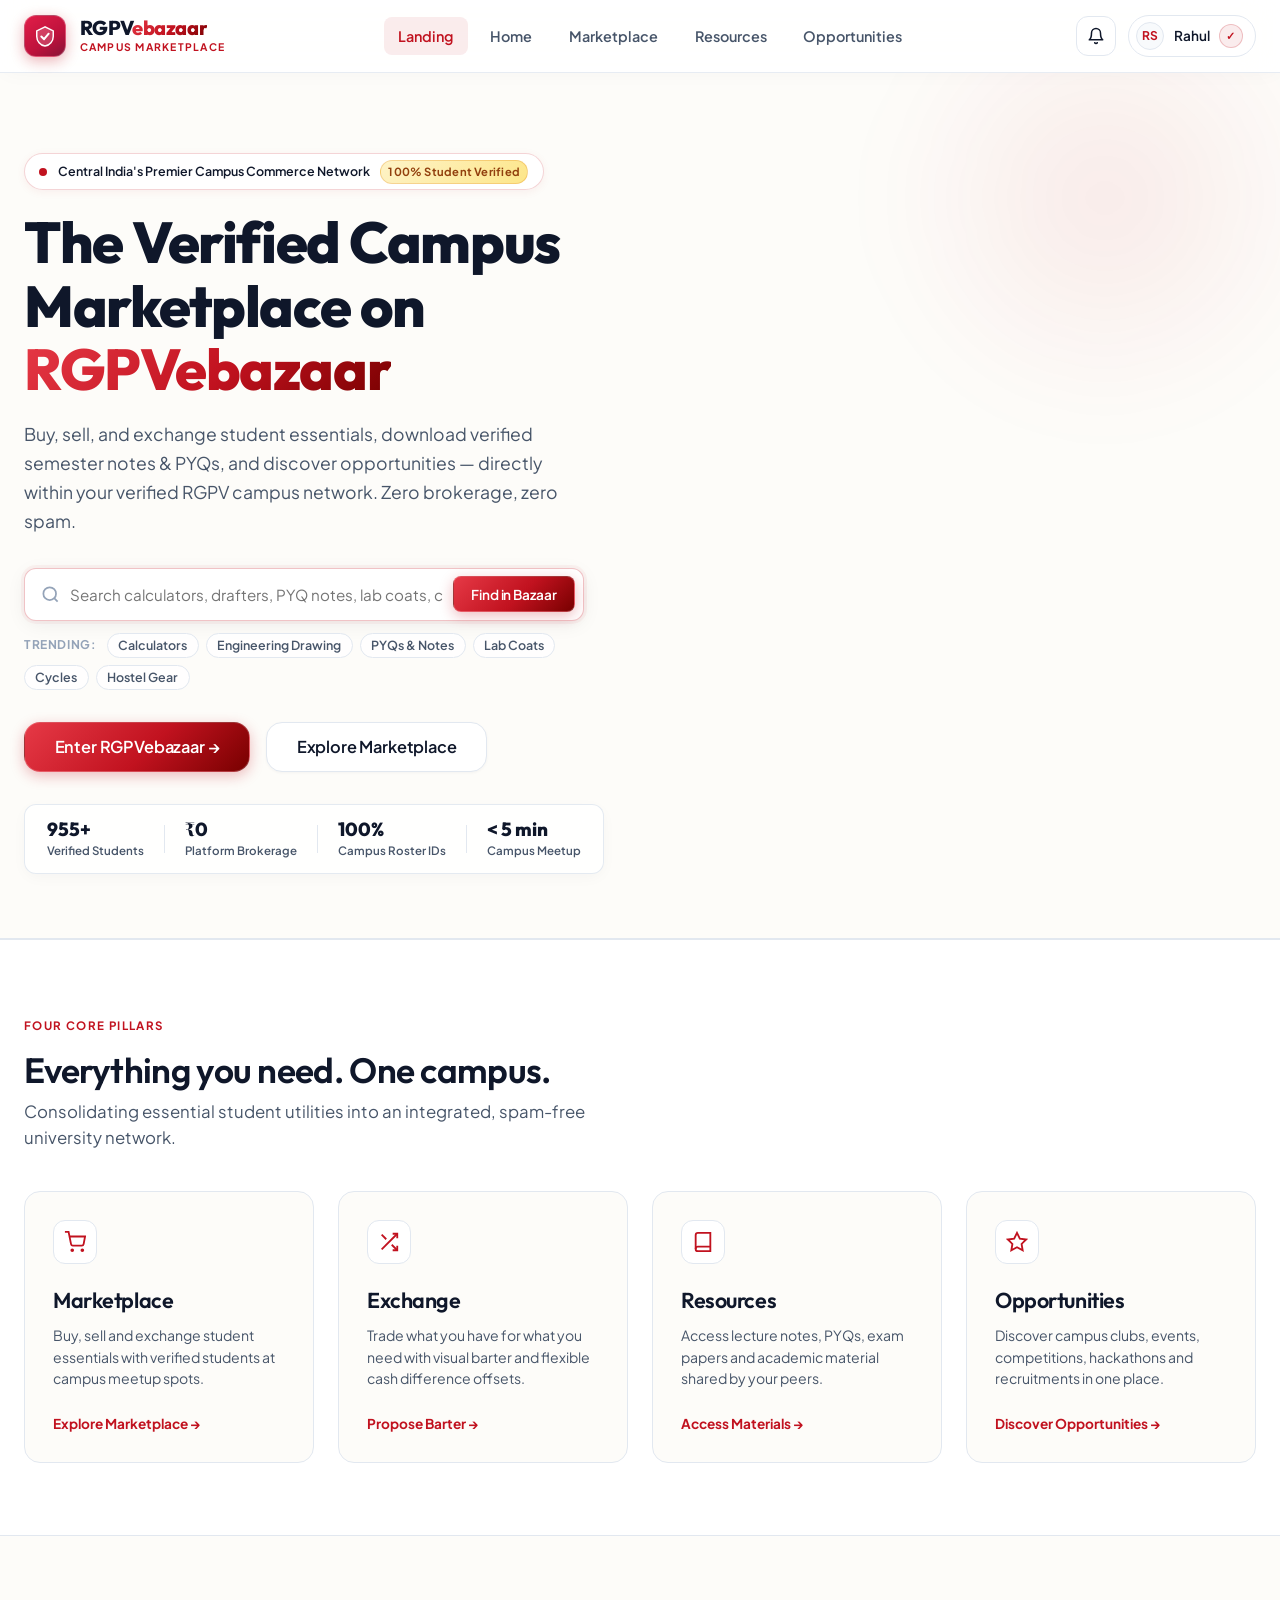
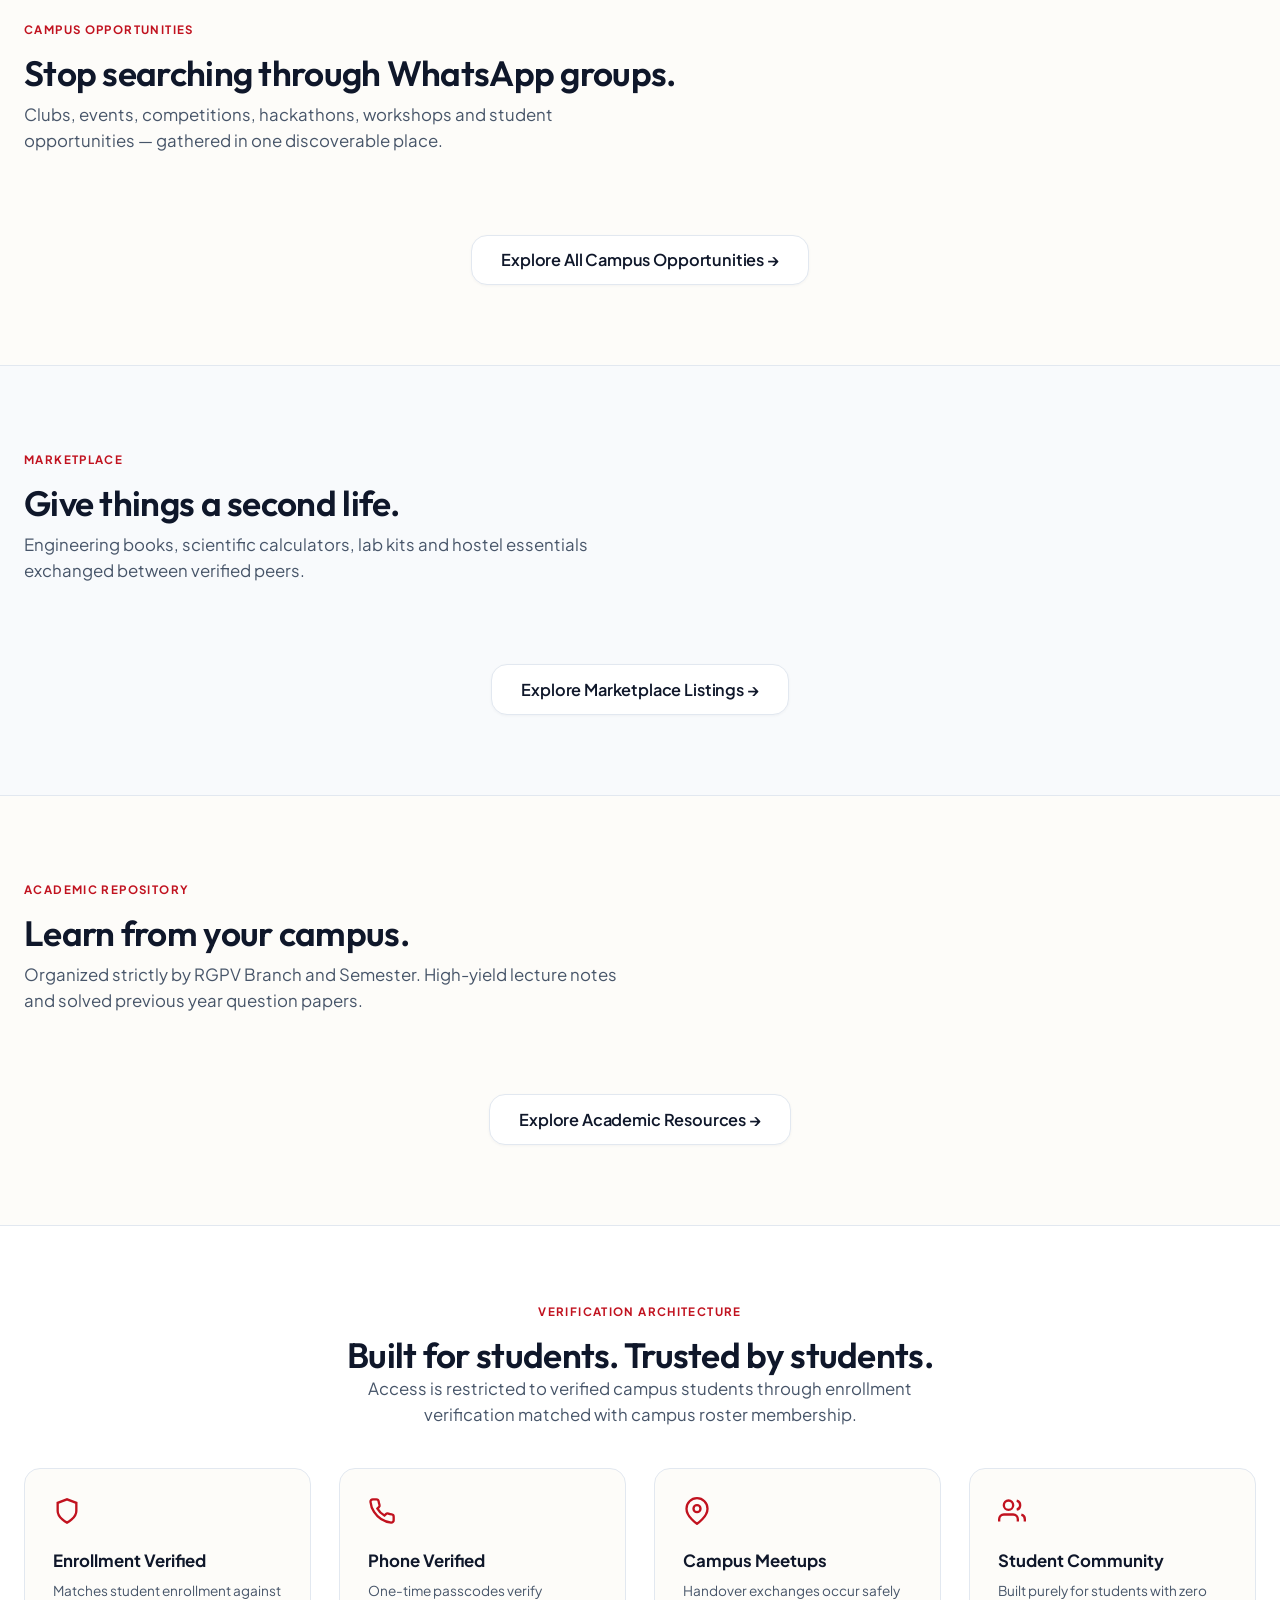
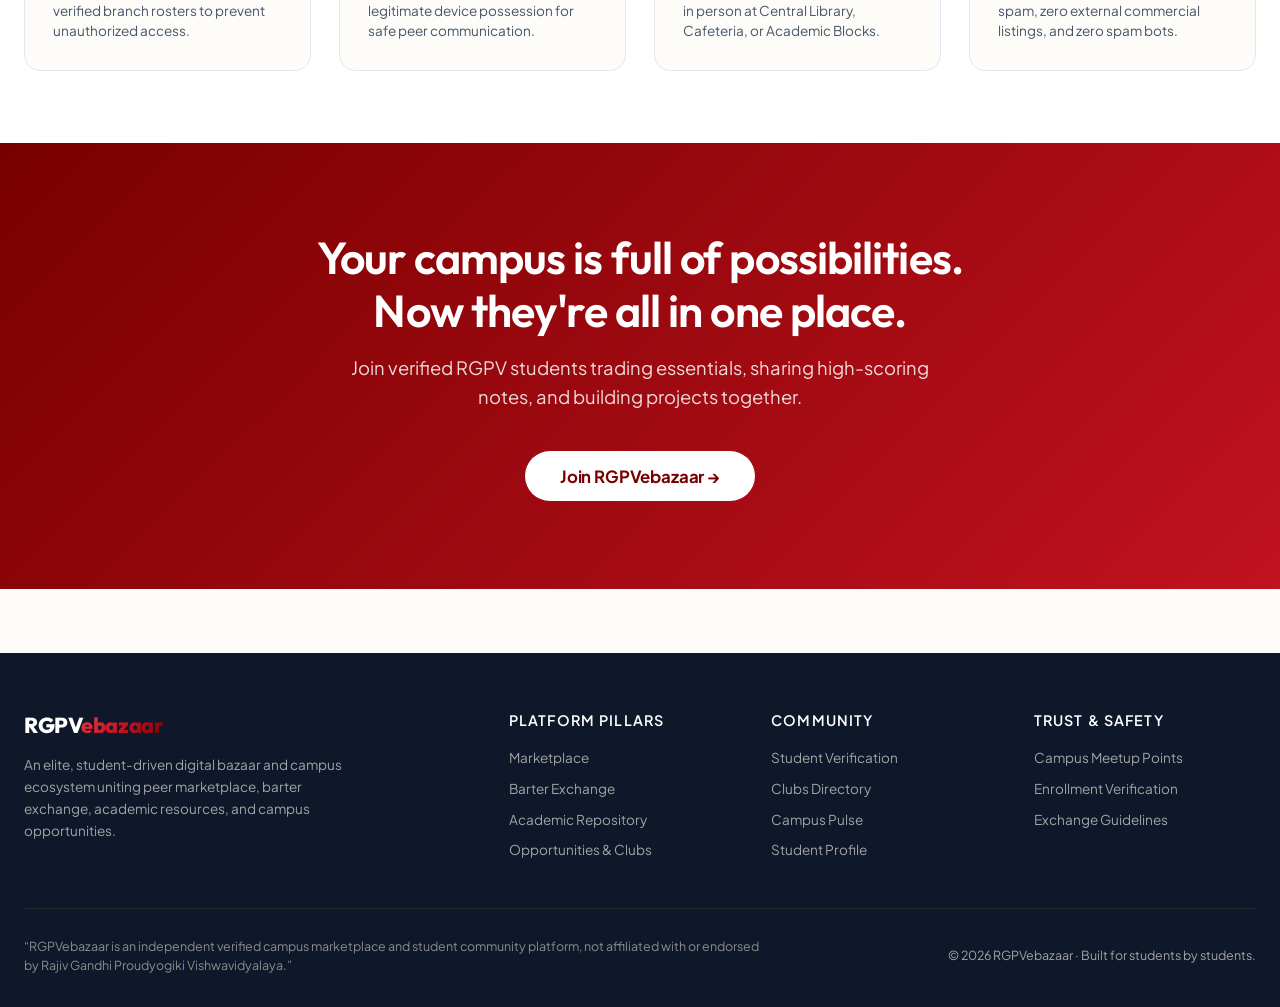
==== commit 7a99cae0: "fix: resolve site loading, link real student name and branch from campus roster in verification moda" ====
--- a/index.html
+++ b/index.html
@@ -3,16 +3,16 @@
 <head>
   <meta charset="UTF-8">
   <meta name="viewport" content="width=device-width, initial-scale=1.0">
-  <title>RGPV UNOFFICIAL — Your campus, all in one place.</title>
-  <meta name="description" content="An independent, student-driven digital campus ecosystem for RGPV students. Buy, sell, exchange, share academic resources, and discover campus opportunities.">
-
-  <!-- Google Fonts: Playfair Display + Manrope -->
+  <title>RGPVebazaar — The Premier Verified Campus Marketplace</title>
+  <meta name="description" content="RGPVebazaar is the premier verified student marketplace & academic ecosystem for RGPV. Buy, sell, exchange textbooks, instruments, and notes safely on campus with zero brokerage.">
+
+  <!-- Google Fonts: Outfit (Display) + Plus Jakarta Sans (Body) + Playfair Display (Editorial) -->
   <link rel="preconnect" href="https://fonts.googleapis.com">
   <link rel="preconnect" href="https://fonts.gstatic.com" crossorigin>
-  <link href="https://fonts.googleapis.com/css2?family=Manrope:wght@400;500;600;700;800&family=Playfair+Display:ital,wght@0,500;0,600;0,700;0,800;1,600&display=swap" rel="stylesheet">
+  <link href="https://fonts.googleapis.com/css2?family=Outfit:wght@400;500;600;700;800;900&family=Playfair+Display:ital,wght@0,500;0,600;0,700;1,600&family=Plus+Jakarta+Sans:ital,wght@0,400;0,500;0,600;0,700;0,800;1,500&display=swap" rel="stylesheet">
 
   <!-- Main Stylesheet -->
-  <link rel="stylesheet" href="styles/main.css">
+  <link rel="stylesheet" href="styles/main.css?v=5">
 </head>
 <body>
 
@@ -24,10 +24,15 @@
     <div class="container navbar">
       <!-- Brand Logo / Wordmark -->
       <div class="brand-wrapper" onclick="window.navigateTo('landing')">
-        <div class="brand-crest">R</div>
+        <div class="brand-crest" title="RGPVebazaar Crest">
+          <svg width="22" height="22" viewBox="0 0 24 24" fill="none" xmlns="http://www.w3.org/2000/svg">
+            <path d="M12 2L3 6.5V12.5C3 17.5 6.8 22.1 12 23C17.2 22.1 21 17.5 21 12.5V6.5L12 2Z" fill="white" fill-opacity="0.18" stroke="white" stroke-width="1.6"/>
+            <path d="M8 12.5L11 15.5L16 9.5" stroke="white" stroke-width="2.2" stroke-linecap="round" stroke-linejoin="round"/>
+          </svg>
+        </div>
         <div class="brand-text">
-          <span class="brand-title">RGPV UNOFFICIAL</span>
-          <span class="brand-sub">Campus Ecosystem</span>
+          <span class="brand-title">RGPV<span class="brand-highlight">ebazaar</span></span>
+          <span class="brand-sub">Campus Marketplace</span>
         </div>
       </div>
 
@@ -51,7 +56,7 @@
         <!-- Guest Actions -->
         <div id="nav-guest-actions" style="display:none; gap:0.5rem; align-items:center;">
           <button class="btn btn-secondary btn-sm" onclick="window.navigateTo('verify')">Login</button>
-          <button class="btn btn-primary btn-sm" onclick="window.navigateTo('verify')">Join Campus →</button>
+          <button class="btn btn-primary btn-sm" onclick="window.navigateTo('verify')">Join Bazaar →</button>
         </div>
 
         <!-- Verified User Chip -->
@@ -72,36 +77,68 @@
     <section class="hero-editorial">
       <div class="container hero-grid">
         <div class="hero-content">
-          <span class="editorial-label">Student-Driven Campus Ecosystem</span>
+          <div class="hero-live-badge">
+            <span class="badge-pulse-dot"></span>
+            <span>Central India's Premier Campus Commerce Network</span>
+            <span class="badge-tag-gold">100% Student Verified</span>
+          </div>
+
           <h1 class="hero-headline">
-            Your campus,<br>
-            all in <span class="crimson-text">one place.</span>
+            The Verified Campus<br>
+            Marketplace on <span class="crimson-gradient-text">RGPVebazaar</span>
           </h1>
+
           <p class="hero-subtext">
-            Buy, sell, exchange, learn and discover opportunities — exclusively within your verified RGPV campus community.
+            Buy, sell, and exchange student essentials, download verified semester notes & PYQs, and discover opportunities — directly within your verified RGPV campus network. Zero brokerage, zero spam.
           </p>
+
+          <!-- Quick Search & Trending Filter Bar -->
+          <div class="hero-search-box">
+            <div class="hero-search-bar">
+              <svg width="19" height="19" viewBox="0 0 24 24" fill="none" stroke="currentColor" stroke-width="2.2"><circle cx="11" cy="11" r="8"></circle><line x1="21" y1="21" x2="16.65" y2="16.65"></line></svg>
+              <input type="text" id="hero-quick-search-input" placeholder="Search calculators, drafters, PYQ notes, lab coats, cycles..." onkeydown="if(event.key==='Enter') window.handleHeroSearch()">
+              <button class="btn btn-primary btn-sm" onclick="window.handleHeroSearch()">Find in Bazaar</button>
+            </div>
+            <div class="hero-quick-chips">
+              <span class="quick-chip-label">Trending:</span>
+              <button type="button" class="quick-chip" onclick="window.quickSearchCategory('Casio fx-991')">Calculators</button>
+              <button type="button" class="quick-chip" onclick="window.quickSearchCategory('Drafter')">Engineering Drawing</button>
+              <button type="button" class="quick-chip" onclick="window.quickSearchCategory('Notes')">PYQs & Notes</button>
+              <button type="button" class="quick-chip" onclick="window.quickSearchCategory('Lab Coat')">Lab Coats</button>
+              <button type="button" class="quick-chip" onclick="window.quickSearchCategory('Cycle')">Cycles</button>
+              <button type="button" class="quick-chip" onclick="window.quickSearchCategory('Hostel')">Hostel Gear</button>
+            </div>
+          </div>
 
           <div class="hero-cta-group">
             <button class="btn btn-primary btn-lg" onclick="window.navigateTo('verify')">
-              Enter Your Campus →
+              Enter RGPVebazaar →
             </button>
-            <button class="btn btn-secondary btn-lg" onclick="window.navigateTo('home')">
-              Explore Platform
+            <button class="btn btn-secondary btn-lg" onclick="window.navigateTo('marketplace')">
+              Explore Marketplace
             </button>
           </div>
 
-          <div class="hero-trust-indicators">
-            <div class="trust-item">
-              <svg width="18" height="18" viewBox="0 0 24 24" fill="none" stroke="currentColor" stroke-width="2.5"><polyline points="20 6 9 17 4 12"></polyline></svg>
-              <span>Campus Verified</span>
-            </div>
-            <div class="trust-item">
-              <svg width="18" height="18" viewBox="0 0 24 24" fill="none" stroke="currentColor" stroke-width="2.5"><polyline points="20 6 9 17 4 12"></polyline></svg>
-              <span>Student Only</span>
-            </div>
-            <div class="trust-item">
-              <svg width="18" height="18" viewBox="0 0 24 24" fill="none" stroke="currentColor" stroke-width="2.5"><polyline points="20 6 9 17 4 12"></polyline></svg>
-              <span>Community Driven</span>
+          <!-- Hero Metrics Ribbon -->
+          <div class="hero-metrics-ribbon">
+            <div class="metric-item">
+              <span class="metric-val">955+</span>
+              <span class="metric-lbl">Verified Students</span>
+            </div>
+            <div class="metric-divider"></div>
+            <div class="metric-item">
+              <span class="metric-val">₹0</span>
+              <span class="metric-lbl">Platform Brokerage</span>
+            </div>
+            <div class="metric-divider"></div>
+            <div class="metric-item">
+              <span class="metric-val">100%</span>
+              <span class="metric-lbl">Campus Roster IDs</span>
+            </div>
+            <div class="metric-divider"></div>
+            <div class="metric-item">
+              <span class="metric-val">&lt; 5 min</span>
+              <span class="metric-lbl">Campus Meetup</span>
             </div>
           </div>
         </div>
@@ -293,7 +330,7 @@
           Join verified RGPV students trading essentials, sharing high-scoring notes, and building projects together.
         </p>
         <button class="btn final-cta-btn" onclick="window.navigateTo('verify')">
-          Join RGPV Unofficial →
+          Join RGPVebazaar →
         </button>
       </div>
     </section>
@@ -364,23 +401,23 @@
           <div class="verified-roster-card">
             <div class="roster-row">
               <span class="roster-label">Full Name</span>
-              <span class="roster-val" id="roster-name">Rahul Sharma</span>
+              <span class="roster-val" id="roster-name">—</span>
             </div>
             <div class="roster-row">
               <span class="roster-label">Program</span>
-              <span class="roster-val" id="roster-program">B.Tech</span>
+              <span class="roster-val" id="roster-program">—</span>
             </div>
             <div class="roster-row">
               <span class="roster-label">Branch</span>
-              <span class="roster-val" id="roster-branch">Computer Science & Engineering</span>
+              <span class="roster-val" id="roster-branch">—</span>
             </div>
             <div class="roster-row">
               <span class="roster-label">Academic Batch</span>
-              <span class="roster-val" id="roster-batch">2026–30</span>
+              <span class="roster-val" id="roster-batch">—</span>
             </div>
             <div class="roster-row">
               <span class="roster-label">Enrollment ID</span>
-              <span class="roster-val" id="roster-masked-enrollment">0101CS26****</span>
+              <span class="roster-val" id="roster-masked-enrollment">—</span>
             </div>
           </div>
 
@@ -451,7 +488,7 @@
           </div>
           <h3 style="font-size:1.75rem; font-family:var(--font-display); margin-bottom:0.4rem;">You're verified.</h3>
           <p style="font-size:1rem; color:var(--text-secondary); margin-bottom:1.5rem;">
-            Welcome to RGPV Unofficial, <strong id="verify-success-name">Rahul</strong>.
+            Welcome to RGPVebazaar, <strong id="verify-success-name">Rahul</strong>.
           </p>
 
           <div style="background:var(--warm-ivory); border:1px solid var(--border-color); border-radius:var(--radius-md); padding:1rem; max-width:320px; margin:0 auto 2rem;">
@@ -1348,7 +1385,7 @@
       </div>
       <div class="modal-body">
         <p style="font-size:0.88rem; color:var(--text-secondary); margin-bottom:1.25rem;">
-          Help keep RGPV Unofficial safe, scam-free, and trustworthy. Reports are reviewed by verified campus moderators.
+          Help keep RGPVebazaar safe, scam-free, and trustworthy. Reports are reviewed by verified campus moderators.
         </p>
 
         <div class="form-group">
@@ -1387,8 +1424,8 @@
     <div class="container">
       <div class="footer-grid">
         <div class="footer-brand">
-          <h4 class="font-serif">RGPV UNOFFICIAL</h4>
-          <p>An independent, student-driven digital campus ecosystem uniting marketplace, barter exchange, peer academics, and opportunities.</p>
+          <h4 class="font-serif">RGPV<span class="brand-highlight">ebazaar</span></h4>
+          <p>An elite, student-driven digital bazaar and campus ecosystem uniting peer marketplace, barter exchange, academic resources, and campus opportunities.</p>
         </div>
 
         <div class="footer-col">
@@ -1424,10 +1461,10 @@
       <!-- Footer Disclaimer Bar -->
       <div class="footer-disclaimer-bar">
         <div class="disclaimer-text">
-          “RGPV Unofficial is an independent student community platform and is not affiliated with or endorsed by RGPV.”
+          “RGPVebazaar is an independent verified campus marketplace and student community platform, not affiliated with or endorsed by Rajiv Gandhi Proudyogiki Vishwavidyalaya.”
         </div>
         <div>
-          © 2026 RGPV Unofficial · Built for students by students.
+          © 2026 RGPVebazaar · Built for students by students.
         </div>
       </div>
     </div>
@@ -1461,11 +1498,11 @@
 
   <!-- Campus Roster, Supabase Client & Real Auth Layer -->
   <script src="https://cdn.jsdelivr.net/npm/@supabase/supabase-js@2"></script>
-  <script src="js/roster.js"></script>
-  <script src="js/supabase.js"></script>
+  <script src="js/roster.js?v=5"></script>
+  <script src="js/supabase.js?v=5"></script>
 
   <!-- Application Scripts -->
-  <script src="js/store.js"></script>
-  <script src="js/app.js"></script>
+  <script src="js/store.js?v=5"></script>
+  <script src="js/app.js?v=5"></script>
 </body>
 </html>
--- a/styles/main.css
+++ b/styles/main.css
@@ -1,46 +1,63 @@
 /* ==========================================================================
-   RGPV UNOFFICIAL — DESIGN SYSTEM & STYLES
-   Visual Direction: Premium Editorial Minimalism
-   Typography: Playfair Display + Manrope
+   RGPVEBAZAAR — PREMIUM DESIGN SYSTEM & STYLES
+   Visual Direction: Luxury Modern Campus Commerce & Academic Ecosystem
+   Typography: Outfit (Display) + Plus Jakarta Sans (Body) + Playfair Display (Editorial)
    ========================================================================== */
 
 :root {
   /* Color Palette */
-  --primary-crimson: #B51218;
-  --primary-crimson-hover: #9e0f14;
-  --deep-crimson: #8F0000;
-  --crimson-subtle: rgba(181, 18, 24, 0.08);
-  --crimson-border: rgba(181, 18, 24, 0.2);
-
-  --warm-ivory: #FAF9F7;
+  --primary-crimson: #C1121F;
+  --primary-crimson-hover: #9E0F14;
+  --deep-crimson: #780000;
+  --crimson-subtle: rgba(193, 18, 31, 0.08);
+  --crimson-border: rgba(193, 18, 31, 0.22);
+  --crimson-glow: rgba(193, 18, 31, 0.16);
+
+  --accent-coral: #E63946;
+  --accent-amber: #D97706;
+  --accent-gold: #F59E0B;
+  --accent-emerald: #059669;
+
+  --warm-ivory: #FDFCF9;
   --pure-white: #FFFFFF;
-  --obsidian: #171717;
-  --text-secondary: #6B6B6B;
-  --text-tertiary: #9E9E9E;
-  --border-color: #E8E4E0;
-  --border-light: #F0ECE8;
-  --soft-bg: #F4F1ED;
+  --obsidian: #0F172A;
+  --obsidian-dark: #07090E;
+  --text-secondary: #475569;
+  --text-tertiary: #94A3B8;
+  --border-color: #E2E8F0;
+  --border-light: #F1F5F9;
+  --soft-bg: #F8FAFC;
   --card-bg: #FFFFFF;
   
-  --badge-green-bg: #EBF7EE;
-  --badge-green-text: #1E7E34;
-  --badge-amber-bg: #FFF8E6;
-  --badge-amber-text: #B25E00;
+  --badge-green-bg: #ECFDF5;
+  --badge-green-text: #047857;
+  --badge-amber-bg: #FFFBEB;
+  --badge-amber-text: #B45309;
+  --badge-blue-bg: #EFF6FF;
+  --badge-blue-text: #1D4ED8;
 
   /* Typography */
-  --font-display: 'Playfair Display', Georgia, serif;
-  --font-sans: 'Manrope', -apple-system, BlinkMacSystemFont, 'Segoe UI', Roboto, sans-serif;
+  --font-display: 'Outfit', 'Playfair Display', Georgia, sans-serif;
+  --font-serif: 'Playfair Display', Georgia, serif;
+  --font-sans: 'Plus Jakarta Sans', -apple-system, BlinkMacSystemFont, 'Segoe UI', Roboto, sans-serif;
+
+  /* Gradients */
+  --grad-crimson-shine: linear-gradient(135deg, #E63946 0%, #C1121F 55%, #780000 100%);
+  --grad-crest: linear-gradient(145deg, #E11D48 0%, #BE123C 60%, #881337 100%);
+  --grad-gold: linear-gradient(135deg, #F59E0B 0%, #D97706 100%);
+  --grad-hero-bg: radial-gradient(circle at 12% 18%, rgba(193, 18, 31, 0.08) 0%, transparent 45%), radial-gradient(circle at 88% 22%, rgba(245, 158, 11, 0.07) 0%, transparent 40%), #FDFCF9;
 
   /* Elevation & Radius */
   --radius-sm: 8px;
   --radius-md: 12px;
   --radius-lg: 16px;
+  --radius-xl: 20px;
   --radius-pill: 9999px;
 
-  --shadow-sm: 0 2px 6px rgba(23, 23, 23, 0.03);
-  --shadow-md: 0 4px 16px rgba(23, 23, 23, 0.06);
-  --shadow-lg: 0 12px 32px rgba(23, 23, 23, 0.08);
-  --shadow-hover: 0 8px 24px rgba(23, 23, 23, 0.09);
+  --shadow-sm: 0 2px 6px rgba(15, 23, 42, 0.04);
+  --shadow-md: 0 6px 20px -3px rgba(15, 23, 42, 0.07);
+  --shadow-lg: 0 16px 36px -6px rgba(15, 23, 42, 0.09);
+  --shadow-hover: 0 20px 35px -8px rgba(15, 23, 42, 0.12), 0 4px 12px rgba(193, 18, 31, 0.06);
 
   /* Transitions */
   --transition-fast: 0.18s cubic-bezier(0.16, 1, 0.3, 1);
@@ -154,29 +171,40 @@
   letter-spacing: -0.01em;
   transition: all var(--transition-fast);
   white-space: nowrap;
+  position: relative;
+  overflow: hidden;
+}
+
+.btn:active {
+  transform: scale(0.98);
 }
 
 .btn-primary {
-  background-color: var(--primary-crimson);
+  background: var(--grad-crimson-shine);
   color: var(--pure-white);
-  border: 1px solid transparent;
+  border: 1px solid rgba(255, 255, 255, 0.2);
+  box-shadow: 0 4px 14px rgba(193, 18, 31, 0.28);
 }
 
 .btn-primary:hover {
-  background-color: var(--primary-crimson-hover);
+  background: linear-gradient(135deg, #EF233C 0%, #C1121F 55%, #590000 100%);
   transform: translateY(-1px);
-  box-shadow: 0 4px 12px rgba(181, 18, 24, 0.22);
+  box-shadow: 0 6px 20px rgba(193, 18, 31, 0.38);
 }
 
 .btn-secondary {
   background-color: var(--pure-white);
   color: var(--obsidian);
   border: 1px solid var(--border-color);
+  box-shadow: 0 1px 3px rgba(15, 23, 42, 0.04);
 }
 
 .btn-secondary:hover {
   background-color: var(--soft-bg);
-  border-color: #d8d3cd;
+  border-color: #CBD5E1;
+  color: var(--obsidian);
+  transform: translateY(-1px);
+  box-shadow: 0 4px 12px rgba(15, 23, 42, 0.06);
 }
 
 .btn-ghost {
@@ -196,7 +224,7 @@
 
 .btn-lg {
   padding: 0.85rem 1.85rem;
-  font-size: 1.05rem;
+  font-size: 1.02rem;
   border-radius: var(--radius-lg);
 }
 
@@ -230,8 +258,8 @@
   background-color: var(--crimson-subtle);
   color: var(--primary-crimson);
   font-size: 0.75rem;
-  font-weight: 600;
-  padding: 0.25rem 0.6rem;
+  font-weight: 700;
+  padding: 0.25rem 0.65rem;
   border-radius: var(--radius-pill);
   border: 1px solid var(--crimson-border);
   letter-spacing: 0.01em;
@@ -253,13 +281,13 @@
 .badge-green {
   background-color: var(--badge-green-bg);
   color: var(--badge-green-text);
-  border: 1px solid rgba(30, 126, 52, 0.2);
+  border: 1px solid rgba(5, 150, 105, 0.2);
 }
 
 .badge-amber {
   background-color: var(--badge-amber-bg);
   color: var(--badge-amber-text);
-  border: 1px solid rgba(178, 94, 0, 0.2);
+  border: 1px solid rgba(217, 119, 6, 0.2);
 }
 
 /* ==========================================================================
@@ -269,9 +297,11 @@
   position: sticky;
   top: 0;
   z-index: 100;
-  background: rgba(250, 249, 247, 0.94);
-  backdrop-filter: blur(12px);
-  border-bottom: 1px solid var(--border-color);
+  background: rgba(255, 255, 255, 0.88);
+  backdrop-filter: blur(16px) saturate(180%);
+  -webkit-backdrop-filter: blur(16px) saturate(180%);
+  border-bottom: 1px solid rgba(226, 232, 240, 0.8);
+  box-shadow: 0 4px 20px -4px rgba(15, 23, 42, 0.03);
   transition: all var(--transition-fast);
 }
 
@@ -279,30 +309,34 @@
   display: flex;
   align-items: center;
   justify-content: space-between;
-  height: 70px;
+  height: 72px;
   gap: 1.5rem;
 }
 
 .brand-wrapper {
   display: flex;
   align-items: center;
-  gap: 0.75rem;
+  gap: 0.85rem;
   cursor: pointer;
+  user-select: none;
 }
 
 .brand-crest {
-  width: 38px;
-  height: 38px;
-  background: linear-gradient(145deg, var(--deep-crimson), var(--primary-crimson));
-  border-radius: var(--radius-sm);
+  width: 42px;
+  height: 42px;
+  background: var(--grad-crest);
+  border-radius: 12px;
   display: flex;
   align-items: center;
   justify-content: center;
   color: var(--pure-white);
-  font-family: var(--font-display);
-  font-weight: 700;
-  font-size: 1.15rem;
-  box-shadow: 0 2px 8px rgba(143, 0, 0, 0.25);
+  box-shadow: 0 4px 14px rgba(193, 18, 31, 0.32);
+  border: 1px solid rgba(255, 255, 255, 0.25);
+  transition: transform var(--transition-fast);
+}
+
+.brand-wrapper:hover .brand-crest {
+  transform: scale(1.05);
 }
 
 .brand-text {
@@ -312,17 +346,24 @@
 
 .brand-title {
   font-family: var(--font-display);
-  font-size: 1.12rem;
-  font-weight: 700;
-  letter-spacing: -0.01em;
+  font-size: 1.25rem;
+  font-weight: 800;
+  letter-spacing: -0.02em;
   color: var(--obsidian);
   line-height: 1.1;
+}
+
+.brand-highlight {
+  background: var(--grad-crimson-shine);
+  -webkit-background-clip: text;
+  -webkit-text-fill-color: transparent;
+  font-weight: 800;
 }
 
 .brand-sub {
   font-size: 0.65rem;
   text-transform: uppercase;
-  letter-spacing: 0.1em;
+  letter-spacing: 0.12em;
   color: var(--primary-crimson);
   font-weight: 700;
 }
@@ -499,14 +540,31 @@
    LANDING PAGE STYLES
    ========================================================================== */
 .hero-editorial {
-  padding: 5rem 0 3.5rem;
+  padding: 5rem 0 4rem;
   position: relative;
-  background: radial-gradient(circle at 80% 20%, rgba(181, 18, 24, 0.03) 0%, transparent 60%);
+  background: var(--grad-hero-bg);
+  background-image: radial-gradient(rgba(15, 23, 42, 0.04) 1.2px, transparent 1.2px), var(--grad-hero-bg);
+  background-size: 28px 28px, auto;
+  border-bottom: 1px solid var(--border-color);
+  overflow: hidden;
+}
+
+.hero-editorial::before {
+  content: '';
+  position: absolute;
+  top: -100px;
+  right: -50px;
+  width: 450px;
+  height: 450px;
+  border-radius: 50%;
+  background: radial-gradient(circle, rgba(193, 18, 31, 0.08) 0%, transparent 70%);
+  pointer-events: none;
+  filter: blur(40px);
 }
 
 .hero-grid {
   display: grid;
-  grid-template-columns: 1.15fr 0.85fr;
+  grid-template-columns: 1.18fr 0.82fr;
   gap: 3.5rem;
   align-items: center;
 }
@@ -515,52 +573,212 @@
   display: flex;
   flex-direction: column;
   align-items: flex-start;
+  position: relative;
+  z-index: 2;
+}
+
+.hero-live-badge {
+  display: inline-flex;
+  align-items: center;
+  gap: 0.65rem;
+  padding: 0.35rem 0.9rem;
+  border-radius: var(--radius-pill);
+  background: rgba(255, 255, 255, 0.9);
+  backdrop-filter: blur(8px);
+  border: 1px solid rgba(193, 18, 31, 0.18);
+  box-shadow: 0 2px 10px rgba(193, 18, 31, 0.06);
+  font-size: 0.78rem;
+  font-weight: 600;
+  color: var(--obsidian);
+  margin-bottom: 1.25rem;
+}
+
+.badge-pulse-dot {
+  width: 8px;
+  height: 8px;
+  border-radius: 50%;
+  background: var(--primary-crimson);
+  box-shadow: 0 0 0 0 rgba(193, 18, 31, 0.7);
+  animation: pulseDot 2s infinite;
+}
+
+@keyframes pulseDot {
+  0% { transform: scale(0.95); box-shadow: 0 0 0 0 rgba(193, 18, 31, 0.7); }
+  70% { transform: scale(1); box-shadow: 0 0 0 8px rgba(193, 18, 31, 0); }
+  100% { transform: scale(0.95); box-shadow: 0 0 0 0 rgba(193, 18, 31, 0); }
+}
+
+.badge-tag-gold {
+  background: linear-gradient(135deg, #FEF3C7 0%, #FDE68A 100%);
+  color: #92400E;
+  font-size: 0.7rem;
+  font-weight: 700;
+  padding: 0.15rem 0.45rem;
+  border-radius: var(--radius-pill);
+  border: 1px solid rgba(217, 119, 6, 0.25);
+  letter-spacing: 0.02em;
 }
 
 .hero-headline {
-  font-size: 3.8rem;
-  line-height: 1.08;
+  font-size: 3.6rem;
+  line-height: 1.1;
+  font-weight: 800;
+  margin-bottom: 1.2rem;
+  color: var(--obsidian);
+  letter-spacing: -0.025em;
+  font-family: var(--font-display);
+}
+
+.crimson-gradient-text {
+  background: var(--grad-crimson-shine);
+  -webkit-background-clip: text;
+  -webkit-text-fill-color: transparent;
+  display: inline-block;
+}
+
+.hero-subtext {
+  font-size: 1.1rem;
+  line-height: 1.65;
+  color: var(--text-secondary);
+  margin-bottom: 2rem;
+  max-width: 560px;
+}
+
+/* Hero Quick Search & Category Chips */
+.hero-search-box {
+  width: 100%;
+  max-width: 560px;
+  margin-bottom: 2rem;
+}
+
+.hero-search-bar {
+  display: flex;
+  align-items: center;
+  gap: 0.6rem;
+  background: var(--pure-white);
+  border: 1px solid rgba(193, 18, 31, 0.25);
+  border-radius: var(--radius-md);
+  padding: 0.45rem 0.5rem 0.45rem 1rem;
+  box-shadow: 0 4px 20px -2px rgba(15, 23, 42, 0.08), 0 0 0 3px rgba(193, 18, 31, 0.04);
+  transition: all var(--transition-fast);
+}
+
+.hero-search-bar:focus-within {
+  border-color: var(--primary-crimson);
+  box-shadow: 0 6px 24px -2px rgba(193, 18, 31, 0.12), 0 0 0 4px rgba(193, 18, 31, 0.08);
+}
+
+.hero-search-bar svg {
+  color: var(--text-tertiary);
+  flex-shrink: 0;
+}
+
+.hero-search-bar input {
+  border: none;
+  background: transparent;
+  padding: 0.35rem 0;
+  font-size: 0.95rem;
+  width: 100%;
+  box-shadow: none;
+  outline: none;
+  color: var(--obsidian);
+}
+
+.hero-search-bar input:focus {
+  border: none;
+  box-shadow: none;
+}
+
+.hero-search-bar .btn {
+  flex-shrink: 0;
+  padding: 0.55rem 1.1rem;
+  font-size: 0.85rem;
+}
+
+.hero-quick-chips {
+  display: flex;
+  align-items: center;
+  flex-wrap: wrap;
+  gap: 0.45rem;
+  margin-top: 0.75rem;
+}
+
+.quick-chip-label {
+  font-size: 0.75rem;
   font-weight: 700;
-  margin-bottom: 1.25rem;
-  color: var(--obsidian);
-}
-
-.hero-subtext {
-  font-size: 1.15rem;
-  line-height: 1.6;
-  color: var(--text-secondary);
+  color: var(--text-tertiary);
+  text-transform: uppercase;
+  letter-spacing: 0.05em;
+  margin-right: 0.2rem;
+}
+
+.quick-chip {
+  background: rgba(255, 255, 255, 0.85);
+  border: 1px solid var(--border-color);
+  border-radius: var(--radius-pill);
+  padding: 0.22rem 0.65rem;
+  font-size: 0.78rem;
+  font-weight: 600;
+  color: var(--text-secondary);
+  transition: all var(--transition-fast);
+  cursor: pointer;
+}
+
+.quick-chip:hover {
+  background: var(--pure-white);
+  border-color: var(--primary-crimson);
+  color: var(--primary-crimson);
+  transform: translateY(-1px);
+  box-shadow: 0 2px 6px rgba(193, 18, 31, 0.1);
+}
+
+.hero-cta-group {
+  display: flex;
+  align-items: center;
+  gap: 1rem;
   margin-bottom: 2rem;
-  max-width: 540px;
-}
-
-.hero-cta-group {
-  display: flex;
-  align-items: center;
-  gap: 1rem;
-  margin-bottom: 2.5rem;
   flex-wrap: wrap;
 }
 
-.hero-trust-indicators {
-  display: flex;
-  align-items: center;
-  gap: 1.5rem;
-  padding-top: 1.5rem;
-  border-top: 1px solid var(--border-color);
+/* Hero Metrics Ribbon */
+.hero-metrics-ribbon {
+  display: flex;
+  align-items: center;
+  background: rgba(255, 255, 255, 0.82);
+  backdrop-filter: blur(12px);
+  border: 1px solid rgba(226, 232, 240, 0.9);
+  border-radius: var(--radius-md);
+  padding: 0.85rem 1.4rem;
+  box-shadow: 0 4px 16px -2px rgba(15, 23, 42, 0.04);
   width: 100%;
-}
-
-.trust-item {
-  display: flex;
-  align-items: center;
-  gap: 0.45rem;
-  font-size: 0.82rem;
+  max-width: 580px;
+  justify-content: space-between;
+}
+
+.metric-item {
+  display: flex;
+  flex-direction: column;
+}
+
+.metric-val {
+  font-size: 1.18rem;
+  font-weight: 800;
+  font-family: var(--font-display);
+  color: var(--obsidian);
+  line-height: 1.1;
+}
+
+.metric-lbl {
+  font-size: 0.72rem;
+  color: var(--text-secondary);
   font-weight: 600;
-  color: var(--obsidian);
-}
-
-.trust-item svg {
-  color: var(--primary-crimson);
+  margin-top: 0.15rem;
+}
+
+.metric-divider {
+  width: 1px;
+  height: 28px;
+  background: var(--border-color);
 }
 
 /* Floating Previews Showcase */
@@ -573,25 +791,48 @@
 
 .preview-card-floating {
   background: var(--pure-white);
-  border: 1px solid var(--border-color);
+  border: 1px solid rgba(226, 232, 240, 0.9);
   border-radius: var(--radius-lg);
   padding: 1.25rem;
-  box-shadow: var(--shadow-md);
-  transition: transform var(--transition-base), box-shadow var(--transition-base);
+  box-shadow: 0 10px 25px -5px rgba(15, 23, 42, 0.08), 0 4px 10px -2px rgba(15, 23, 42, 0.03);
+  transition: transform var(--transition-base), box-shadow var(--transition-base), border-color var(--transition-base);
   position: relative;
+  cursor: pointer;
 }
 
 .preview-card-floating:hover {
-  transform: translateY(-4px) scale(1.01);
-  box-shadow: var(--shadow-hover);
+  transform: translateY(-6px) scale(1.015);
+  box-shadow: 0 20px 35px -8px rgba(15, 23, 42, 0.12), 0 6px 16px rgba(193, 18, 31, 0.08);
+  border-color: rgba(193, 18, 31, 0.25);
 }
 
 .preview-card-floating.offset-right {
   margin-left: 2rem;
+  animation: floatSubtle1 5s ease-in-out infinite;
 }
 
 .preview-card-floating.offset-left {
   margin-right: 2rem;
+  animation: floatSubtle2 6s ease-in-out infinite;
+}
+
+.preview-card-floating:not(.offset-right):not(.offset-left) {
+  animation: floatSubtle3 5.5s ease-in-out infinite;
+}
+
+@keyframes floatSubtle1 {
+  0%, 100% { transform: translateY(0); }
+  50% { transform: translateY(-5px); }
+}
+
+@keyframes floatSubtle2 {
+  0%, 100% { transform: translateY(0); }
+  50% { transform: translateY(-7px); }
+}
+
+@keyframes floatSubtle3 {
+  0%, 100% { transform: translateY(0); }
+  50% { transform: translateY(-4px); }
 }
 
 /* Section Header Shared */
@@ -794,8 +1035,17 @@
 
 .footer-brand h4 {
   color: var(--pure-white);
-  font-size: 1.25rem;
+  font-family: var(--font-display);
+  font-size: 1.35rem;
+  font-weight: 800;
   margin-bottom: 0.75rem;
+  letter-spacing: -0.02em;
+}
+
+.footer-brand .brand-highlight {
+  background: var(--grad-crimson-shine);
+  -webkit-background-clip: text;
+  -webkit-text-fill-color: transparent;
 }
 
 .footer-brand p {
@@ -1143,8 +1393,10 @@
 }
 
 .tab-btn.active {
-  background: var(--primary-crimson);
+  background: var(--grad-crimson-shine);
   color: var(--pure-white);
+  box-shadow: 0 4px 12px rgba(193, 18, 31, 0.25);
+  border-color: transparent;
 }
 
 .category-chips-scroll {
@@ -1156,7 +1408,7 @@
 }
 
 .category-chip {
-  padding: 0.4rem 0.9rem;
+  padding: 0.42rem 0.95rem;
   border-radius: var(--radius-pill);
   font-size: 0.82rem;
   font-weight: 600;
@@ -1165,18 +1417,21 @@
   color: var(--text-secondary);
   cursor: pointer;
   white-space: nowrap;
-  transition: var(--transition-fast);
+  transition: all var(--transition-fast);
+  box-shadow: 0 1px 3px rgba(15, 23, 42, 0.03);
 }
 
 .category-chip:hover {
-  border-color: #c9c4be;
-  color: var(--obsidian);
+  border-color: var(--primary-crimson);
+  color: var(--primary-crimson);
+  transform: translateY(-1px);
 }
 
 .category-chip.active {
   background: var(--obsidian);
   color: var(--pure-white);
   border-color: var(--obsidian);
+  box-shadow: 0 3px 10px rgba(15, 23, 42, 0.2);
 }
 
 .filter-sort-row {
@@ -1203,7 +1458,7 @@
 
 .product-card {
   background: var(--pure-white);
-  border: 1px solid var(--border-color);
+  border: 1px solid rgba(226, 232, 240, 0.95);
   border-radius: var(--radius-lg);
   overflow: hidden;
   display: flex;
@@ -1211,17 +1466,18 @@
   transition: all var(--transition-fast);
   position: relative;
   cursor: pointer;
+  box-shadow: 0 4px 16px -2px rgba(15, 23, 42, 0.05), 0 1px 3px rgba(15, 23, 42, 0.03);
 }
 
 .product-card:hover {
-  border-color: #d1cbc5;
-  transform: translateY(-3px);
-  box-shadow: var(--shadow-hover);
+  border-color: rgba(193, 18, 31, 0.28);
+  transform: translateY(-5px);
+  box-shadow: 0 18px 32px -6px rgba(15, 23, 42, 0.1), 0 4px 12px rgba(193, 18, 31, 0.06);
 }
 
 .product-image-box {
   width: 100%;
-  height: 190px;
+  height: 195px;
   background: var(--soft-bg);
   position: relative;
   overflow: hidden;
@@ -1234,38 +1490,41 @@
   width: 100%;
   height: 100%;
   object-fit: cover;
-  transition: transform 0.4s ease;
+  transition: transform 0.45s cubic-bezier(0.16, 1, 0.3, 1);
 }
 
 .product-card:hover .product-image-box img {
-  transform: scale(1.04);
+  transform: scale(1.06);
 }
 
 .product-type-badge {
   position: absolute;
   top: 10px;
   left: 10px;
-  padding: 0.25rem 0.6rem;
+  padding: 0.28rem 0.65rem;
   border-radius: var(--radius-sm);
-  font-size: 0.72rem;
+  font-size: 0.7rem;
   font-weight: 700;
   text-transform: uppercase;
-  letter-spacing: 0.05em;
-  backdrop-filter: blur(8px);
+  letter-spacing: 0.06em;
+  backdrop-filter: blur(10px);
+  -webkit-backdrop-filter: blur(10px);
+  border: 1px solid rgba(255, 255, 255, 0.25);
+  box-shadow: 0 2px 8px rgba(0, 0, 0, 0.15);
 }
 
 .badge-sell {
-  background: rgba(23, 23, 23, 0.85);
+  background: rgba(15, 23, 42, 0.88);
   color: var(--pure-white);
 }
 
 .badge-exchange {
-  background: rgba(181, 18, 24, 0.9);
+  background: linear-gradient(135deg, rgba(225, 29, 72, 0.95), rgba(181, 18, 24, 0.95));
   color: var(--pure-white);
 }
 
 .badge-free {
-  background: rgba(30, 126, 52, 0.9);
+  background: linear-gradient(135deg, rgba(5, 150, 105, 0.95), rgba(16, 185, 129, 0.95));
   color: var(--pure-white);
 }
 
@@ -1273,21 +1532,25 @@
   position: absolute;
   top: 10px;
   right: 10px;
-  width: 32px;
-  height: 32px;
+  width: 34px;
+  height: 34px;
   border-radius: 50%;
-  background: rgba(255, 255, 255, 0.9);
-  border: 1px solid rgba(0, 0, 0, 0.06);
+  background: rgba(255, 255, 255, 0.92);
+  backdrop-filter: blur(8px);
+  -webkit-backdrop-filter: blur(8px);
+  border: 1px solid rgba(226, 232, 240, 0.9);
   display: flex;
   align-items: center;
   justify-content: center;
   color: var(--obsidian);
-  transition: var(--transition-fast);
+  transition: all var(--transition-fast);
+  box-shadow: 0 2px 6px rgba(0, 0, 0, 0.08);
 }
 
 .product-fav-btn:hover {
   transform: scale(1.1);
   color: var(--primary-crimson);
+  background: var(--pure-white);
 }
 
 .product-fav-btn.active {
@@ -1304,35 +1567,45 @@
 
 .product-title {
   font-size: 1.05rem;
-  font-weight: 600;
+  font-weight: 700;
   line-height: 1.35;
   margin-bottom: 0.35rem;
   color: var(--obsidian);
+  letter-spacing: -0.01em;
 }
 
 .product-price-row {
   display: flex;
-  align-items: baseline;
-  gap: 0.5rem;
-  margin-bottom: 0.75rem;
+  align-items: center;
+  gap: 0.6rem;
+  margin-bottom: 0.85rem;
 }
 
 .product-price {
-  font-size: 1.3rem;
-  font-weight: 700;
-  color: var(--obsidian);
+  font-size: 1.35rem;
+  font-weight: 800;
+  font-family: var(--font-display);
+  color: var(--obsidian);
+  letter-spacing: -0.01em;
 }
 
 .product-condition {
-  font-size: 0.78rem;
-  color: var(--text-secondary);
+  display: inline-flex;
+  align-items: center;
+  background: var(--soft-bg);
+  padding: 0.18rem 0.55rem;
+  border-radius: var(--radius-pill);
+  font-size: 0.72rem;
+  font-weight: 600;
+  color: var(--text-secondary);
+  border: 1px solid var(--border-color);
 }
 
 .product-card-footer {
   display: flex;
   flex-direction: column;
   gap: 0.5rem;
-  padding-top: 0.75rem;
+  padding-top: 0.8rem;
   border-top: 1px solid var(--border-light);
   font-size: 0.8rem;
 }
@@ -1349,6 +1622,7 @@
   gap: 0.3rem;
   color: var(--text-secondary);
   font-size: 0.78rem;
+  font-weight: 500;
 }
 
 /* ==========================================================================
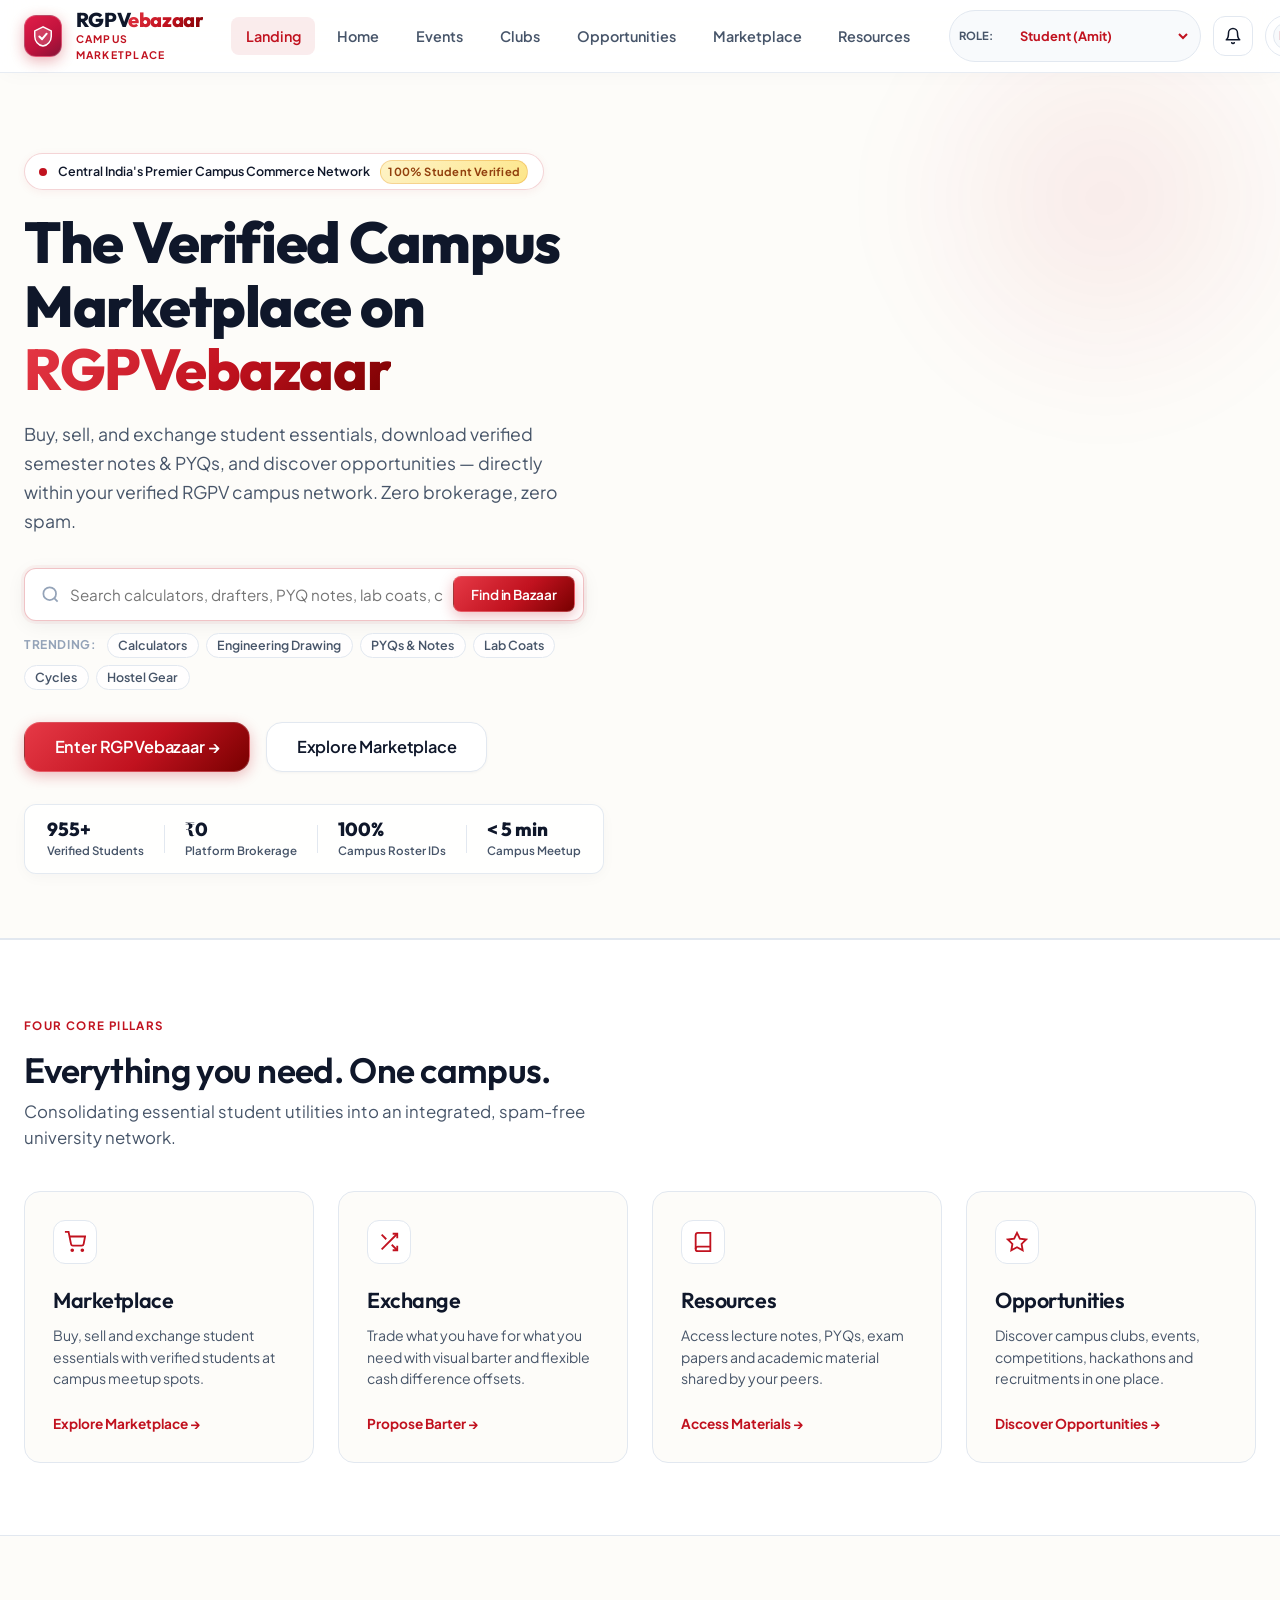
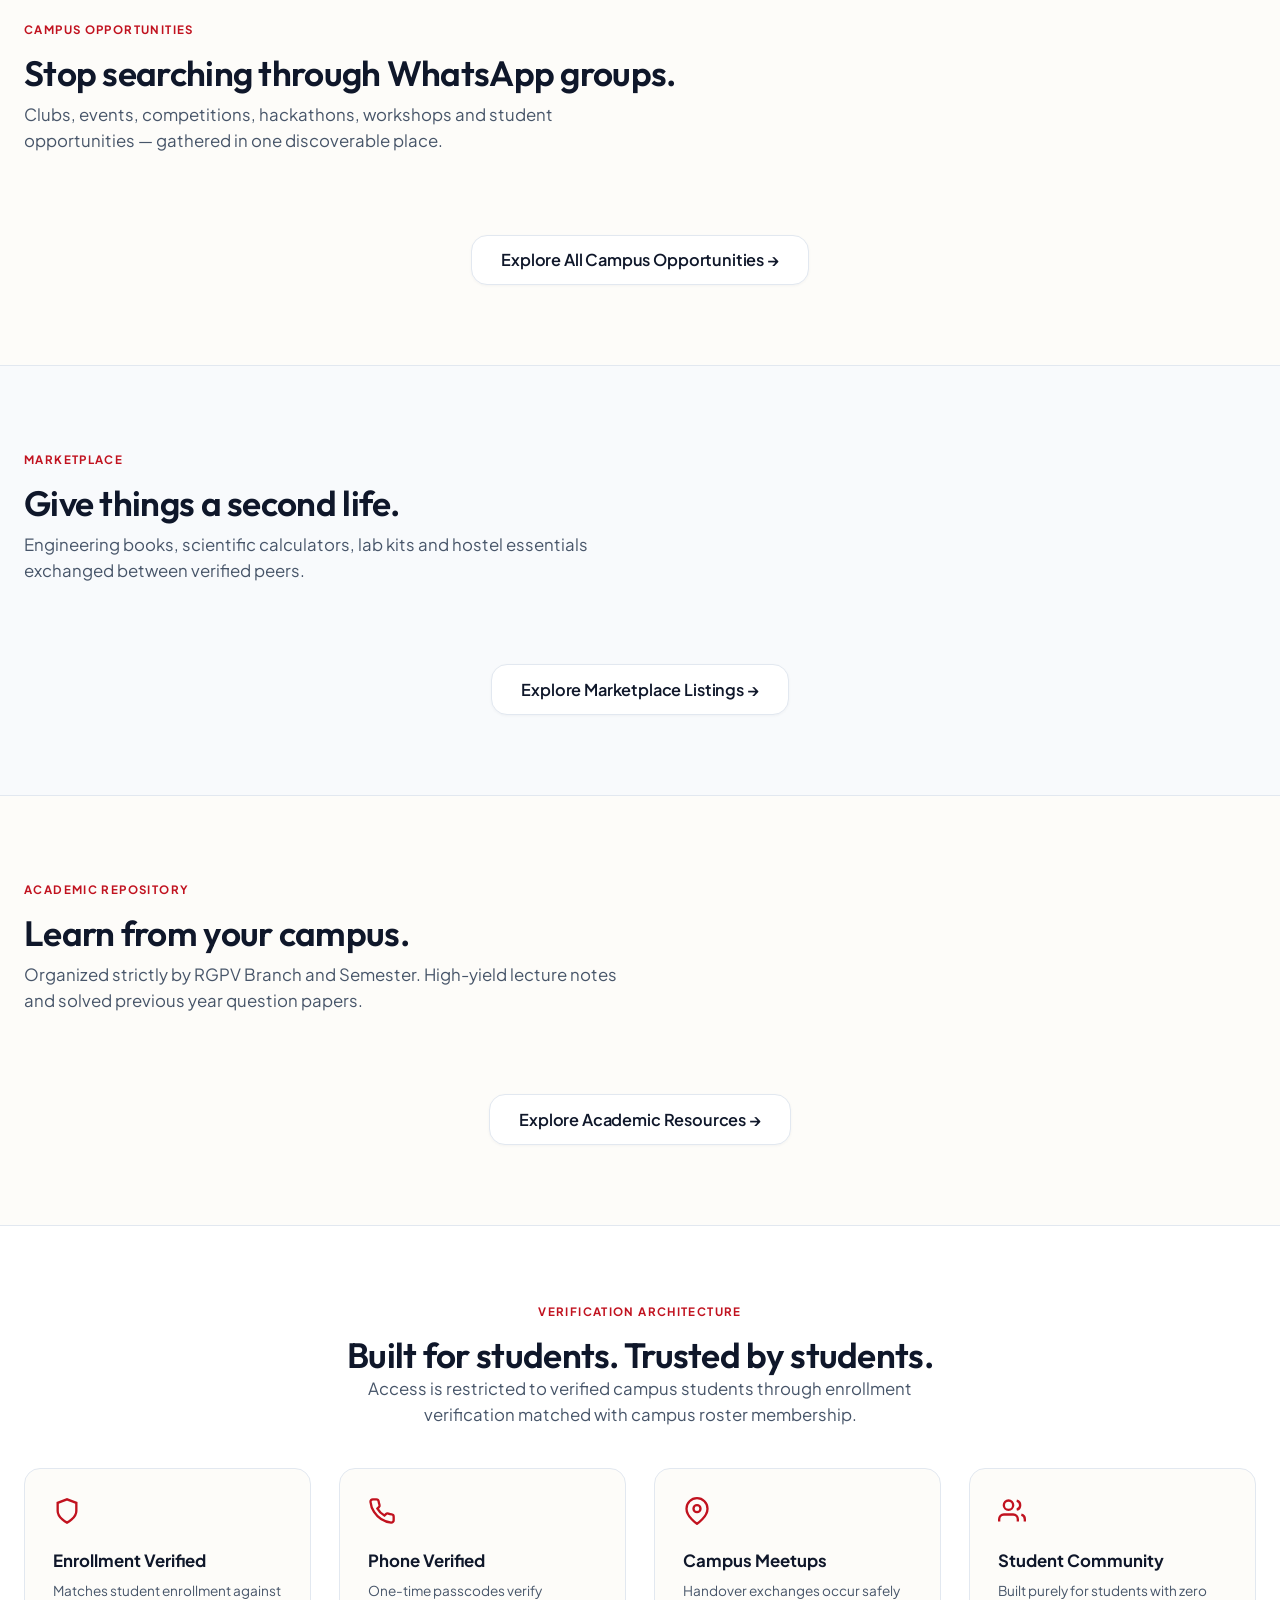
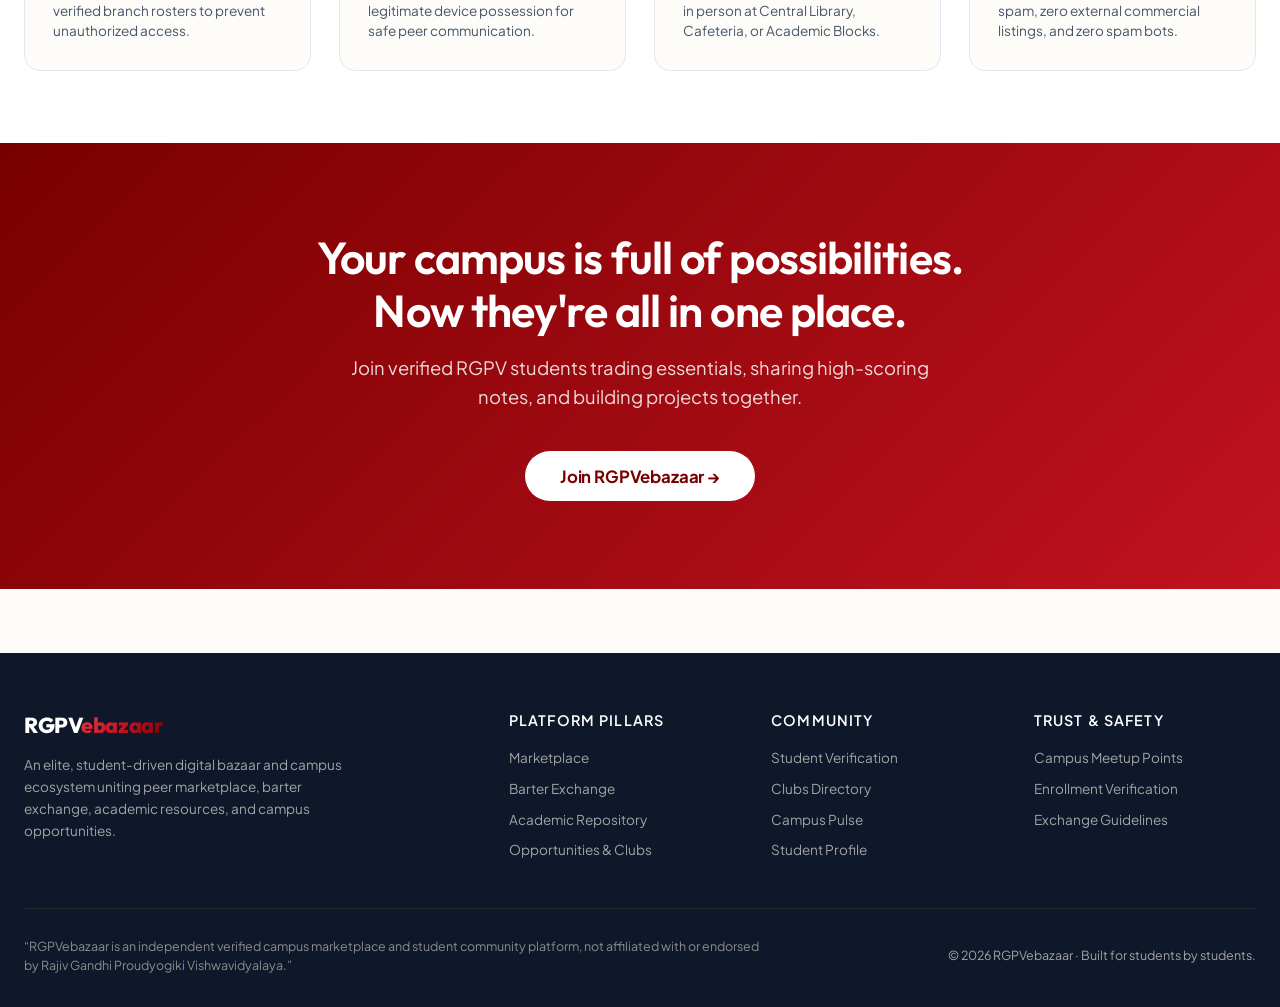
==== commit 5ebcac5c: "feat: implement campus management system, club president portal, and interactive cursor animation" ====
--- a/index.html
+++ b/index.html
@@ -12,7 +12,7 @@
   <link href="https://fonts.googleapis.com/css2?family=Outfit:wght@400;500;600;700;800;900&family=Playfair+Display:ital,wght@0,500;0,600;0,700;1,600&family=Plus+Jakarta+Sans:ital,wght@0,400;0,500;0,600;0,700;0,800;1,500&display=swap" rel="stylesheet">
 
   <!-- Main Stylesheet -->
-  <link rel="stylesheet" href="styles/main.css?v=5">
+  <link rel="stylesheet" href="styles/main.css?v=6">
 </head>
 <body>
 
@@ -40,17 +40,33 @@
       <ul class="nav-links">
         <li class="nav-item active" data-route="landing">Landing</li>
         <li class="nav-item" data-route="home">Home</li>
+        <li class="nav-item" data-route="events">Events</li>
+        <li class="nav-item" data-route="clubs">Clubs</li>
+        <li class="nav-item" data-route="opportunities">Opportunities</li>
         <li class="nav-item" data-route="marketplace">Marketplace</li>
         <li class="nav-item" data-route="resources">Resources</li>
-        <li class="nav-item" data-route="opportunities">Opportunities</li>
+        <!-- Role-Gated Admin Links -->
+        <li class="nav-item" id="nav-item-club-admin" data-route="club-admin" style="display:none; color:var(--primary-crimson); font-weight:700;">Club Admin</li>
+        <li class="nav-item" id="nav-item-super-admin" data-route="admin" style="display:none; color:var(--primary-crimson); font-weight:800; background:rgba(193,18,31,0.08); border-radius:6px;">Admin Console</li>
       </ul>
 
       <!-- Right Nav Actions -->
       <div class="nav-actions">
+        <!-- Developer Role Switcher (Facilitates testing and evaluation across all 3 roles) -->
+        <div class="role-switcher-wrapper" title="Switch user role context for testing">
+          <span style="font-size:0.7rem; color:var(--text-secondary); text-transform:uppercase; font-weight:700;">Role:</span>
+          <select id="dev-role-selector" class="role-switcher-select" onchange="window.handleRoleSwitch(this.value)">
+            <option value="STUDENT">Student (Amit)</option>
+            <option value="CLUB_PRESIDENT_CODING">Coding Pres (Rahul)</option>
+            <option value="CLUB_PRESIDENT_ROBOTICS">Robotics Pres (Abhay)</option>
+            <option value="SUPER_ADMIN">Campus Admin</option>
+          </select>
+        </div>
+
         <!-- Notifications Bell -->
-        <button class="nav-icon-btn" onclick="window.openNotificationsModal()" title="Notifications" aria-label="Notifications">
+        <button class="nav-icon-btn" onclick="window.openNotificationsModal()" title="Notifications" aria-label="Notifications" style="position:relative;">
           <svg width="18" height="18" viewBox="0 0 24 24" fill="none" stroke="currentColor" stroke-width="2" stroke-linecap="round" stroke-linejoin="round"><path d="M18 8A6 6 0 0 0 6 8c0 7-3 9-3 9h18s-3-2-3-9"></path><path d="M13.73 21a2 2 0 0 1-3.46 0"></path></svg>
-          <span id="nav-notif-dot" class="badge-dot" style="display:none;"></span>
+          <span id="nav-notif-dot" class="badge-dot" style="display:none; position:absolute; top:2px; right:2px; width:9px; height:9px; background:var(--primary-crimson); border-radius:50%; border:2px solid white;"></span>
         </button>
 
         <!-- Guest Actions -->
@@ -63,7 +79,7 @@
         <div id="nav-user-chip" class="user-profile-btn" onclick="window.navigateTo('profile')" title="View Profile">
           <div id="nav-user-avatar" class="user-avatar-sm">RS</div>
           <span id="nav-user-name" class="user-name-sm">Rahul</span>
-          <span class="badge-verified" style="padding:0.15rem 0.4rem; font-size:0.68rem;">✓</span>
+          <span id="nav-user-role-badge" class="badge-verified" style="padding:0.15rem 0.4rem; font-size:0.68rem;">✓</span>
         </div>
       </div>
     </div>
@@ -945,6 +961,216 @@
             </button>
           </div>
         </div>
+      </div>
+    </div>
+  </section>
+
+  <!-- =========================================================================
+       9. CAMPUS EVENTS VIEW (/events)
+       ========================================================================= -->
+  <section id="view-events" class="view-section">
+    <div class="container">
+      <div class="marketplace-header" style="margin-bottom:1.5rem;">
+        <div>
+          <span class="editorial-label">Campus Life</span>
+          <h1 class="page-title font-serif">Campus Events & Sprints</h1>
+          <p class="page-subtitle">Discover hackathons, workshops, coding competitions, and cultural fests organized by verified student societies.</p>
+        </div>
+        <div style="display:flex; gap:0.6rem; align-items:center;">
+          <button id="btn-events-create-action" class="btn btn-primary" onclick="window.openCreateEventModal()" style="display:none;">+ Create Event</button>
+        </div>
+      </div>
+
+      <!-- Events Filter & Search Bar -->
+      <div class="filter-controls-row">
+        <div class="search-input-wrapper">
+          <svg width="18" height="18" viewBox="0 0 24 24" fill="none" stroke="currentColor" stroke-width="2"><circle cx="11" cy="11" r="8"></circle><line x1="21" y1="21" x2="16.65" y2="16.65"></line></svg>
+          <input type="text" id="events-search-input" placeholder="Search events, workshops, hackathons, venues..." oninput="window.handleEventsSearch()">
+        </div>
+        <div class="category-pills-scroll" id="events-category-chips">
+          <button class="filter-pill active" onclick="window.filterEventsCategory('all')">All Events</button>
+          <button class="filter-pill" onclick="window.filterEventsCategory('Coding Competition')">Coding</button>
+          <button class="filter-pill" onclick="window.filterEventsCategory('Workshop & Expo')">Robotics & IoT</button>
+          <button class="filter-pill" onclick="window.filterEventsCategory('Startup Pitch')">E-Cell</button>
+          <button class="filter-pill" onclick="window.filterEventsCategory('Cultural')">Cultural</button>
+          <button class="filter-pill" onclick="window.filterEventsCategory('Sports')">Sports</button>
+        </div>
+      </div>
+
+      <!-- Events Grid Container -->
+      <div class="events-grid" id="events-grid-container">
+        <!-- Injected via app.js -->
+      </div>
+    </div>
+  </section>
+
+  <!-- =========================================================================
+       10. CAMPUS CLUBS DIRECTORY VIEW (/clubs)
+       ========================================================================= -->
+  <section id="view-clubs" class="view-section">
+    <div class="container">
+      <div class="marketplace-header" style="margin-bottom:1.5rem;">
+        <div>
+          <span class="editorial-label">Student Societies</span>
+          <h1 class="page-title font-serif">Campus Clubs Directory</h1>
+          <p class="page-subtitle">Connect with official student chapters, explore technical projects, and join university teams.</p>
+        </div>
+        <div>
+          <button class="btn btn-secondary" onclick="window.openRequestPresidentModal()">
+            🎖️ Request Club Leadership
+          </button>
+        </div>
+      </div>
+
+      <!-- Clubs Search & Category Filter -->
+      <div class="filter-controls-row">
+        <div class="search-input-wrapper">
+          <svg width="18" height="18" viewBox="0 0 24 24" fill="none" stroke="currentColor" stroke-width="2"><circle cx="11" cy="11" r="8"></circle><line x1="21" y1="21" x2="16.65" y2="16.65"></line></svg>
+          <input type="text" id="clubs-search-input" placeholder="Search clubs by name, mission, or category..." oninput="window.handleClubsSearch()">
+        </div>
+        <div class="category-pills-scroll">
+          <button class="filter-pill active" onclick="window.filterClubsCategory('all')">All Clubs</button>
+          <button class="filter-pill" onclick="window.filterClubsCategory('Technical')">Technical</button>
+          <button class="filter-pill" onclick="window.filterClubsCategory('Entrepreneurship')">Entrepreneurship</button>
+          <button class="filter-pill" onclick="window.filterClubsCategory('Cultural')">Cultural</button>
+          <button class="filter-pill" onclick="window.filterClubsCategory('Sports')">Sports</button>
+        </div>
+      </div>
+
+      <!-- Clubs Grid Container -->
+      <div class="clubs-grid" id="clubs-grid-container">
+        <!-- Injected via app.js -->
+      </div>
+    </div>
+  </section>
+
+  <!-- =========================================================================
+       11. CLUB PRESIDENT DASHBOARD (/club-admin)
+       STRICT MULTI-TENANT ISOLATION — LOCKED TO AUTHENTICATED PRESIDENT'S CLUB
+       ========================================================================= -->
+  <section id="view-club-admin" class="view-section">
+    <div class="container">
+      <!-- Dynamic Club Header Banner -->
+      <div class="club-president-banner" id="club-admin-banner">
+        <div class="club-president-banner-content">
+          <div style="display:flex; align-items:center; gap:1.25rem;">
+            <div class="club-badge-logo" id="club-admin-logo">💻</div>
+            <div>
+              <div style="display:flex; align-items:center; gap:0.6rem; margin-bottom:0.25rem;">
+                <h1 id="club-admin-title" style="color:white; font-size:1.85rem; margin:0;">Coding Club RGPV</h1>
+                <span class="badge-status badge-status-published">Active Club</span>
+              </div>
+              <p id="club-admin-desc" style="color:#94A3B8; font-size:0.9rem; max-width:620px; margin:0;">Technical student chapter managing coding sprints, hackathons, and open source development.</p>
+            </div>
+          </div>
+          <div style="display:flex; gap:0.75rem;">
+            <button class="btn btn-primary" onclick="window.openCreateEventModal()">+ Create Event</button>
+            <button class="btn btn-secondary" style="background:rgba(255,255,255,0.12); color:white; border-color:rgba(255,255,255,0.25);" onclick="window.openCreateAnnouncementModal()">+ Broadcast Announcement</button>
+          </div>
+        </div>
+      </div>
+
+      <!-- Club Metrics Ribbon -->
+      <div class="admin-stats-grid" id="club-admin-stats-grid">
+        <div class="admin-stat-card">
+          <div class="admin-stat-number" id="club-stat-members">340</div>
+          <div class="admin-stat-label">Total Members</div>
+        </div>
+        <div class="admin-stat-card">
+          <div class="admin-stat-number" id="club-stat-events">1</div>
+          <div class="admin-stat-label">Active Events</div>
+        </div>
+        <div class="admin-stat-card">
+          <div class="admin-stat-number" id="club-stat-regs">48</div>
+          <div class="admin-stat-label">Total Registrations</div>
+        </div>
+        <div class="admin-stat-card">
+          <div class="admin-stat-number" id="club-stat-followers">128</div>
+          <div class="admin-stat-label">Student Followers</div>
+        </div>
+        <div class="admin-stat-card">
+          <div class="admin-stat-number" id="club-stat-announcements">1</div>
+          <div class="admin-stat-label">Announcements</div>
+        </div>
+      </div>
+
+      <!-- Club Admin Sub-Navigation Tabs -->
+      <div class="admin-subnav-bar">
+        <button class="admin-subnav-item active" data-club-tab="events" onclick="window.setClubAdminTab('events')">Club Events</button>
+        <button class="admin-subnav-item" data-club-tab="announcements" onclick="window.setClubAdminTab('announcements')">Announcements</button>
+        <button class="admin-subnav-item" data-club-tab="details" onclick="window.setClubAdminTab('details')">Club Information</button>
+        <button class="admin-subnav-item" data-club-tab="analytics" onclick="window.setClubAdminTab('analytics')">Club Analytics</button>
+      </div>
+
+      <!-- Club Tab Content Area -->
+      <div id="club-admin-tab-content">
+        <!-- Injected via app.js -->
+      </div>
+    </div>
+  </section>
+
+  <!-- =========================================================================
+       12. SUPER ADMIN CONSOLE (/admin)
+       CENTRALIZED CAMPUS MANAGEMENT SYSTEM
+       ========================================================================= -->
+  <section id="view-admin" class="view-section">
+    <div class="container">
+      <div class="marketplace-header" style="margin-bottom:1.5rem;">
+        <div>
+          <span class="editorial-label">University Administration</span>
+          <h1 class="page-title font-serif">Campus Super Admin Console</h1>
+          <p class="page-subtitle">Comprehensive administration of student societies, event approvals, leadership assignments, and platform audit logs.</p>
+        </div>
+        <div style="display:flex; gap:0.6rem;">
+          <button class="btn btn-primary" onclick="window.openCreateClubModal()">+ New Club</button>
+          <button class="btn btn-secondary" onclick="window.openCreateOpportunityModal()">+ Opportunity</button>
+        </div>
+      </div>
+
+      <!-- Super Admin Overview Stats Grid -->
+      <div class="admin-stats-grid" id="super-admin-stats-grid">
+        <div class="admin-stat-card">
+          <div class="admin-stat-number" id="stat-total-students">959</div>
+          <div class="admin-stat-label">Verified Students</div>
+        </div>
+        <div class="admin-stat-card">
+          <div class="admin-stat-number" id="stat-total-clubs">5</div>
+          <div class="admin-stat-label">Campus Clubs</div>
+        </div>
+        <div class="admin-stat-card">
+          <div class="admin-stat-number" id="stat-total-presidents">2</div>
+          <div class="admin-stat-label">Club Presidents</div>
+        </div>
+        <div class="admin-stat-card" style="border-left:3px solid var(--accent-amber);">
+          <div class="admin-stat-number" id="stat-pending-events" style="color:var(--accent-amber);">1</div>
+          <div class="admin-stat-label">Pending Events</div>
+        </div>
+        <div class="admin-stat-card" style="border-left:3px solid var(--primary-crimson);">
+          <div class="admin-stat-number" id="stat-pending-requests" style="color:var(--primary-crimson);">1</div>
+          <div class="admin-stat-label">President Requests</div>
+        </div>
+        <div class="admin-stat-card">
+          <div class="admin-stat-number" id="stat-active-opps">3</div>
+          <div class="admin-stat-label">Opportunities</div>
+        </div>
+      </div>
+
+      <!-- Super Admin Sub-Navigation Tabs -->
+      <div class="admin-subnav-bar">
+        <button class="admin-subnav-item active" data-admin-tab="dashboard" onclick="window.setAdminTab('dashboard')">Overview</button>
+        <button class="admin-subnav-item" data-admin-tab="event-approvals" onclick="window.setAdminTab('event-approvals')">Event Approvals <span id="admin-badge-pending-events" class="badge-status badge-status-pending" style="font-size:0.65rem; margin-left:0.3rem;">1</span></button>
+        <button class="admin-subnav-item" data-admin-tab="president-requests" onclick="window.setAdminTab('president-requests')">President Requests <span id="admin-badge-pending-reqs" class="badge-status badge-status-rejected" style="font-size:0.65rem; margin-left:0.3rem;">1</span></button>
+        <button class="admin-subnav-item" data-admin-tab="clubs" onclick="window.setAdminTab('clubs')">Manage Clubs</button>
+        <button class="admin-subnav-item" data-admin-tab="all-events" onclick="window.setAdminTab('all-events')">All Events</button>
+        <button class="admin-subnav-item" data-admin-tab="opportunities" onclick="window.setAdminTab('opportunities')">Opportunities</button>
+        <button class="admin-subnav-item" data-admin-tab="announcements" onclick="window.setAdminTab('announcements')">Announcements</button>
+        <button class="admin-subnav-item" data-admin-tab="analytics" onclick="window.setAdminTab('analytics')">Analytics</button>
+        <button class="admin-subnav-item" data-admin-tab="audit-logs" onclick="window.setAdminTab('audit-logs')">Audit Logs</button>
+      </div>
+
+      <!-- Admin Tab Content Area -->
+      <div id="super-admin-tab-content">
+        <!-- Injected via app.js -->
       </div>
     </div>
   </section>
@@ -1496,6 +1722,351 @@
     </ul>
   </nav>
 
+  <!-- CAMPUS ADMIN & CLUB MANAGEMENT MODALS -->
+
+  <!-- 1. Event Detail & Registration Modal -->
+  <div id="modal-event-detail" class="campus-modal-overlay">
+    <div class="campus-modal campus-modal-lg">
+      <div class="campus-modal-header">
+        <div>
+          <span id="modal-event-badge" class="badge badge-published">Event</span>
+          <h3 id="modal-event-title" class="campus-modal-title" style="margin-top: 0.25rem;">Event Title</h3>
+        </div>
+        <button class="campus-modal-close" onclick="CampusApp.closeModal('modal-event-detail')">&times;</button>
+      </div>
+      <div class="campus-modal-body">
+        <div style="display: flex; gap: 1.5rem; flex-wrap: wrap; margin-bottom: 1.25rem;">
+          <div style="flex: 1; min-width: 260px;">
+            <div style="display: grid; grid-template-columns: 1fr 1fr; gap: 0.75rem; margin-bottom: 1rem; background: #F8FAFC; padding: 1rem; border-radius: var(--radius-md); border: 1px solid var(--border-color);">
+              <div>
+                <div style="font-size: 0.75rem; color: #64748B; text-transform: uppercase; font-weight: 600;">Host Club</div>
+                <div id="modal-event-club" style="font-weight: 600; color: var(--text-main);">Club Name</div>
+              </div>
+              <div>
+                <div style="font-size: 0.75rem; color: #64748B; text-transform: uppercase; font-weight: 600;">Category</div>
+                <div id="modal-event-category" style="font-weight: 600; color: var(--text-main);">Category</div>
+              </div>
+              <div>
+                <div style="font-size: 0.75rem; color: #64748B; text-transform: uppercase; font-weight: 600;">Date & Time</div>
+                <div id="modal-event-datetime" style="font-weight: 600; color: var(--text-main); font-size: 0.85rem;">Date</div>
+              </div>
+              <div>
+                <div style="font-size: 0.75rem; color: #64748B; text-transform: uppercase; font-weight: 600;">Location</div>
+                <div id="modal-event-location" style="font-weight: 600; color: var(--text-main);">Location</div>
+              </div>
+              <div>
+                <div style="font-size: 0.75rem; color: #64748B; text-transform: uppercase; font-weight: 600;">Capacity / Seats</div>
+                <div id="modal-event-capacity" style="font-weight: 600; color: var(--text-main);">Seats</div>
+              </div>
+              <div>
+                <div style="font-size: 0.75rem; color: #64748B; text-transform: uppercase; font-weight: 600;">Deadline</div>
+                <div id="modal-event-deadline" style="font-weight: 600; color: var(--text-main); font-size: 0.85rem;">Deadline</div>
+              </div>
+            </div>
+
+            <h4 style="font-size: 1rem; margin-bottom: 0.5rem; font-weight: 700;">About This Event</h4>
+            <div id="modal-event-description" style="font-size: 0.92rem; line-height: 1.6; color: #334155; margin-bottom: 1.25rem;">
+              Description goes here...
+            </div>
+            <div id="modal-event-rejection-box" style="display:none; background: #FEF2F2; border-left: 4px solid #EF4444; padding: 0.75rem 1rem; border-radius: 6px; margin-bottom: 1rem;">
+              <strong style="color: #991B1B;">Rejection Reason:</strong>
+              <p id="modal-event-rejection-text" style="color: #B91C1C; margin: 0.25rem 0 0 0; font-size: 0.88rem;"></p>
+            </div>
+          </div>
+        </div>
+      </div>
+      <div class="campus-modal-footer">
+        <button class="btn btn-ghost" onclick="CampusApp.closeModal('modal-event-detail')">Close</button>
+        <button id="btn-modal-event-register" class="btn btn-primary" onclick="CampusApp.handleEventRegisterFromModal()">Register Now</button>
+      </div>
+    </div>
+  </div>
+
+  <!-- 2. Create / Edit Event Modal -->
+  <div id="modal-create-event" class="campus-modal-overlay">
+    <div class="campus-modal campus-modal-lg">
+      <div class="campus-modal-header">
+        <div>
+          <h3 class="campus-modal-title">Create Campus Event</h3>
+          <p style="font-size: 0.82rem; color: #64748B; margin: 0;">Submit event proposal for campus publication</p>
+        </div>
+        <button class="campus-modal-close" onclick="CampusApp.closeModal('modal-create-event')">&times;</button>
+      </div>
+      <div class="campus-modal-body">
+        <div id="event-approval-notice" style="background: #EFF6FF; border: 1px solid #BFDBFE; color: #1E40AF; padding: 0.75rem 1rem; border-radius: 6px; font-size: 0.85rem; margin-bottom: 1.25rem;">
+          ℹ️ <strong>Campus Governance Rule:</strong> Events submitted by Club Presidents are set to <span class="badge badge-pending">PENDING_APPROVAL</span>. Campus Super Admin reviews and publishes events to the official student portal.
+        </div>
+        <form id="form-create-event" onsubmit="event.preventDefault(); CampusApp.handleCreateEventSubmit();">
+          <div style="display: grid; grid-template-columns: 1fr 1fr; gap: 1rem; margin-bottom: 1rem;">
+            <div>
+              <label style="display:block; font-size: 0.82rem; font-weight: 600; margin-bottom: 0.35rem;">Host Club *</label>
+              <select id="event-input-club" class="form-control" style="width: 100%;" required>
+                <!-- Injected dynamically -->
+              </select>
+            </div>
+            <div>
+              <label style="display:block; font-size: 0.82rem; font-weight: 600; margin-bottom: 0.35rem;">Category *</label>
+              <select id="event-input-category" class="form-control" style="width: 100%;" required>
+                <option value="Hackathon">Hackathon</option>
+                <option value="Workshop">Technical Workshop</option>
+                <option value="Seminar">Guest Lecture & Seminar</option>
+                <option value="Cultural">Cultural & Arts</option>
+                <option value="Sports">Athletics & Sports</option>
+                <option value="Tech Fest">Annual Tech Fest</option>
+              </select>
+            </div>
+          </div>
+
+          <div style="margin-bottom: 1rem;">
+            <label style="display:block; font-size: 0.82rem; font-weight: 600; margin-bottom: 0.35rem;">Event Title *</label>
+            <input type="text" id="event-input-title" class="form-control" placeholder="e.g. CodeSprint 2026: 24-Hour Campus Hackathon" style="width: 100%;" required />
+          </div>
+
+          <div style="margin-bottom: 1rem;">
+            <label style="display:block; font-size: 0.82rem; font-weight: 600; margin-bottom: 0.35rem;">Event Description *</label>
+            <textarea id="event-input-desc" class="form-control" rows="4" placeholder="Detailed schedule, prerequisites, rules, prize pool, or eligibility..." style="width: 100%;" required></textarea>
+          </div>
+
+          <div style="display: grid; grid-template-columns: 1fr 1fr; gap: 1rem; margin-bottom: 1rem;">
+            <div>
+              <label style="display:block; font-size: 0.82rem; font-weight: 600; margin-bottom: 0.35rem;">Start Date & Time *</label>
+              <input type="datetime-local" id="event-input-date" class="form-control" style="width: 100%;" required />
+            </div>
+            <div>
+              <label style="display:block; font-size: 0.82rem; font-weight: 600; margin-bottom: 0.35rem;">End Date & Time</label>
+              <input type="datetime-local" id="event-input-end-date" class="form-control" style="width: 100%;" />
+            </div>
+          </div>
+
+          <div style="display: grid; grid-template-columns: 1fr 1fr; gap: 1rem; margin-bottom: 1rem;">
+            <div>
+              <label style="display:block; font-size: 0.82rem; font-weight: 600; margin-bottom: 0.35rem;">Campus Location / Venue *</label>
+              <input type="text" id="event-input-location" class="form-control" placeholder="e.g. CS Lab 3 / Auditorium 1" style="width: 100%;" required />
+            </div>
+            <div>
+              <label style="display:block; font-size: 0.82rem; font-weight: 600; margin-bottom: 0.35rem;">Capacity (Max Registrations) *</label>
+              <input type="number" id="event-input-capacity" class="form-control" placeholder="100" min="1" max="5000" style="width: 100%;" required />
+            </div>
+          </div>
+
+          <div style="display: grid; grid-template-columns: 1fr 1fr; gap: 1rem; margin-bottom: 1rem;">
+            <div>
+              <label style="display:block; font-size: 0.82rem; font-weight: 600; margin-bottom: 0.35rem;">Registration Deadline *</label>
+              <input type="datetime-local" id="event-input-deadline" class="form-control" style="width: 100%;" required />
+            </div>
+            <div>
+              <label style="display:block; font-size: 0.82rem; font-weight: 600; margin-bottom: 0.35rem;">Banner / Cover Image URL</label>
+              <input type="url" id="event-input-banner" class="form-control" placeholder="https://images.unsplash.com/..." style="width: 100%;" />
+            </div>
+          </div>
+        </form>
+      </div>
+      <div class="campus-modal-footer">
+        <button class="btn btn-ghost" onclick="CampusApp.closeModal('modal-create-event')">Cancel</button>
+        <button class="btn btn-primary" onclick="CampusApp.handleCreateEventSubmit()">Submit Event</button>
+      </div>
+    </div>
+  </div>
+
+  <!-- 3. Create Campus Club Modal (Admin Only) -->
+  <div id="modal-create-club" class="campus-modal-overlay">
+    <div class="campus-modal">
+      <div class="campus-modal-header">
+        <div>
+          <h3 class="campus-modal-title">Create Official Club</h3>
+          <p style="font-size: 0.82rem; color: #64748B; margin: 0;">Super Admin Campus Club Registration</p>
+        </div>
+        <button class="campus-modal-close" onclick="CampusApp.closeModal('modal-create-club')">&times;</button>
+      </div>
+      <div class="campus-modal-body">
+        <form id="form-create-club" onsubmit="event.preventDefault(); CampusApp.handleCreateClubSubmit();">
+          <div style="margin-bottom: 1rem;">
+            <label style="display:block; font-size: 0.82rem; font-weight: 600; margin-bottom: 0.35rem;">Club Name *</label>
+            <input type="text" id="club-input-name" class="form-control" placeholder="e.g. RGPV Aerospace Society" style="width: 100%;" required />
+          </div>
+          <div style="display: grid; grid-template-columns: 1fr 1fr; gap: 1rem; margin-bottom: 1rem;">
+            <div>
+              <label style="display:block; font-size: 0.82rem; font-weight: 600; margin-bottom: 0.35rem;">Slug (Unique ID) *</label>
+              <input type="text" id="club-input-slug" class="form-control" placeholder="aerospace-society" style="width: 100%;" required />
+            </div>
+            <div>
+              <label style="display:block; font-size: 0.82rem; font-weight: 600; margin-bottom: 0.35rem;">Category *</label>
+              <select id="club-input-category" class="form-control" style="width: 100%;" required>
+                <option value="Technical">Technical</option>
+                <option value="Cultural">Cultural</option>
+                <option value="Sports">Sports</option>
+                <option value="Social">Social</option>
+                <option value="Academic">Academic</option>
+              </select>
+            </div>
+          </div>
+          <div style="display: grid; grid-template-columns: 80px 1fr; gap: 1rem; margin-bottom: 1rem;">
+            <div>
+              <label style="display:block; font-size: 0.82rem; font-weight: 600; margin-bottom: 0.35rem;">Icon</label>
+              <input type="text" id="club-input-badge" class="form-control" placeholder="🚀" style="width: 100%; text-align: center; font-size: 1.25rem;" value="🚀" />
+            </div>
+            <div>
+              <label style="display:block; font-size: 0.82rem; font-weight: 600; margin-bottom: 0.35rem;">Tagline / Focus</label>
+              <input type="text" id="club-input-tagline" class="form-control" placeholder="Drones, Rockets & Satellite Systems" style="width: 100%;" />
+            </div>
+          </div>
+          <div style="margin-bottom: 1rem;">
+            <label style="display:block; font-size: 0.82rem; font-weight: 600; margin-bottom: 0.35rem;">Description *</label>
+            <textarea id="club-input-desc" class="form-control" rows="3" placeholder="Mission, activities, and membership criteria..." style="width: 100%;" required></textarea>
+          </div>
+        </form>
+      </div>
+      <div class="campus-modal-footer">
+        <button class="btn btn-ghost" onclick="CampusApp.closeModal('modal-create-club')">Cancel</button>
+        <button class="btn btn-primary" onclick="CampusApp.handleCreateClubSubmit()">Create Club</button>
+      </div>
+    </div>
+  </div>
+
+  <!-- 4. Create Announcement Modal -->
+  <div id="modal-create-announcement" class="campus-modal-overlay">
+    <div class="campus-modal">
+      <div class="campus-modal-header">
+        <div>
+          <h3 class="campus-modal-title">Broadcast Announcement</h3>
+          <p style="font-size: 0.82rem; color: #64748B; margin: 0;">Send official notification to campus students</p>
+        </div>
+        <button class="campus-modal-close" onclick="CampusApp.closeModal('modal-create-announcement')">&times;</button>
+      </div>
+      <div class="campus-modal-body">
+        <form id="form-create-announcement" onsubmit="event.preventDefault(); CampusApp.handleCreateAnnouncementSubmit();">
+          <div style="display: grid; grid-template-columns: 1fr 1fr; gap: 1rem; margin-bottom: 1rem;">
+            <div>
+              <label style="display:block; font-size: 0.82rem; font-weight: 600; margin-bottom: 0.35rem;">From / Scope *</label>
+              <select id="announcement-input-club" class="form-control" style="width: 100%;" required>
+                <!-- Injected dynamically -->
+              </select>
+            </div>
+            <div>
+              <label style="display:block; font-size: 0.82rem; font-weight: 600; margin-bottom: 0.35rem;">Priority *</label>
+              <select id="announcement-input-priority" class="form-control" style="width: 100%;" required>
+                <option value="normal">Normal</option>
+                <option value="urgent">Urgent / Alert</option>
+              </select>
+            </div>
+          </div>
+          <div style="margin-bottom: 1rem;">
+            <label style="display:block; font-size: 0.82rem; font-weight: 600; margin-bottom: 0.35rem;">Title *</label>
+            <input type="text" id="announcement-input-title" class="form-control" placeholder="e.g. Selection results for Coding Team announced" style="width: 100%;" required />
+          </div>
+          <div style="margin-bottom: 1rem;">
+            <label style="display:block; font-size: 0.82rem; font-weight: 600; margin-bottom: 0.35rem;">Content / Message *</label>
+            <textarea id="announcement-input-content" class="form-control" rows="4" placeholder="Announcement body and action items..." style="width: 100%;" required></textarea>
+          </div>
+        </form>
+      </div>
+      <div class="campus-modal-footer">
+        <button class="btn btn-ghost" onclick="CampusApp.closeModal('modal-create-announcement')">Cancel</button>
+        <button class="btn btn-primary" onclick="CampusApp.handleCreateAnnouncementSubmit()">Broadcast</button>
+      </div>
+    </div>
+  </div>
+
+  <!-- 5. Request Club Leadership Modal (Student) -->
+  <div id="modal-request-president" class="campus-modal-overlay">
+    <div class="campus-modal">
+      <div class="campus-modal-header">
+        <div>
+          <h3 class="campus-modal-title">Request Club Leadership</h3>
+          <p style="font-size: 0.82rem; color: #64748B; margin: 0;">Apply to become an authorized Club President</p>
+        </div>
+        <button class="campus-modal-close" onclick="CampusApp.closeModal('modal-request-president')">&times;</button>
+      </div>
+      <div class="campus-modal-body">
+        <div style="background: #F8FAFC; border: 1px solid var(--border-color); padding: 0.85rem; border-radius: 6px; font-size: 0.85rem; margin-bottom: 1rem; line-height: 1.45;">
+          <strong>🏛️ University Governance Verification:</strong>
+          Leadership applications require enrollment verification and approval by the Super Admin console.
+        </div>
+        <form id="form-request-president" onsubmit="event.preventDefault(); CampusApp.handleRequestPresidentSubmit();">
+          <div style="margin-bottom: 1rem;">
+            <label style="display:block; font-size: 0.82rem; font-weight: 600; margin-bottom: 0.35rem;">Select Club to Lead *</label>
+            <select id="req-input-club" class="form-control" style="width: 100%;" required>
+              <!-- Injected dynamically -->
+            </select>
+          </div>
+          <div style="margin-bottom: 1rem;">
+            <label style="display:block; font-size: 0.82rem; font-weight: 600; margin-bottom: 0.35rem;">Statement of Intent / Vision *</label>
+            <textarea id="req-input-statement" class="form-control" rows="3" placeholder="Why do you wish to lead this club? Outline your event vision and roadmap..." style="width: 100%;" required></textarea>
+          </div>
+          <div style="margin-bottom: 1rem;">
+            <label style="display:block; font-size: 0.82rem; font-weight: 600; margin-bottom: 0.35rem;">Relevant Experience / Portfolio Links</label>
+            <input type="text" id="req-input-experience" class="form-control" placeholder="GitHub, LinkedIn, prior hackathon coordination, etc." style="width: 100%;" />
+          </div>
+        </form>
+      </div>
+      <div class="campus-modal-footer">
+        <button class="btn btn-ghost" onclick="CampusApp.closeModal('modal-request-president')">Cancel</button>
+        <button class="btn btn-primary" onclick="CampusApp.handleRequestPresidentSubmit()">Submit Application</button>
+      </div>
+    </div>
+  </div>
+
+  <!-- 6. Rejection Reason Modal (Admin) -->
+  <div id="modal-rejection-reason" class="campus-modal-overlay">
+    <div class="campus-modal">
+      <div class="campus-modal-header">
+        <div>
+          <h3 class="campus-modal-title" id="rejection-modal-title">Reject Proposal</h3>
+          <p style="font-size: 0.82rem; color: #64748B; margin: 0;">Provide official feedback to the applicant</p>
+        </div>
+        <button class="campus-modal-close" onclick="CampusApp.closeModal('modal-rejection-reason')">&times;</button>
+      </div>
+      <div class="campus-modal-body">
+        <form id="form-rejection-reason" onsubmit="event.preventDefault(); CampusApp.handleRejectionSubmit();">
+          <input type="hidden" id="rejection-target-type" value="" />
+          <input type="hidden" id="rejection-target-id" value="" />
+          <div style="margin-bottom: 1rem;">
+            <label style="display:block; font-size: 0.82rem; font-weight: 600; margin-bottom: 0.35rem;">Reason for Rejection *</label>
+            <textarea id="rejection-input-reason" class="form-control" rows="4" placeholder="Explain missing information, scheduling conflicts, or policy violations..." style="width: 100%;" required></textarea>
+          </div>
+        </form>
+      </div>
+      <div class="campus-modal-footer">
+        <button class="btn btn-ghost" onclick="CampusApp.closeModal('modal-rejection-reason')">Cancel</button>
+        <button class="btn btn-danger" onclick="CampusApp.handleRejectionSubmit()">Confirm Rejection</button>
+      </div>
+    </div>
+  </div>
+
+  <!-- 7. Assign President Direct Modal (Admin) -->
+  <div id="modal-assign-president" class="campus-modal-overlay">
+    <div class="campus-modal">
+      <div class="campus-modal-header">
+        <div>
+          <h3 class="campus-modal-title">Assign Club President</h3>
+          <p style="font-size: 0.82rem; color: #64748B; margin: 0;">Directly appoint a verified student</p>
+        </div>
+        <button class="campus-modal-close" onclick="CampusApp.closeModal('modal-assign-president')">&times;</button>
+      </div>
+      <div class="campus-modal-body">
+        <form id="form-assign-president" onsubmit="event.preventDefault(); CampusApp.handleDirectAssignPresidentSubmit();">
+          <div style="margin-bottom: 1rem;">
+            <label style="display:block; font-size: 0.82rem; font-weight: 600; margin-bottom: 0.35rem;">Select Club *</label>
+            <select id="assign-input-club" class="form-control" style="width: 100%;" required>
+              <!-- Injected dynamically -->
+            </select>
+          </div>
+          <div style="margin-bottom: 1rem;">
+            <label style="display:block; font-size: 0.82rem; font-weight: 600; margin-bottom: 0.35rem;">Student Email / User ID *</label>
+            <input type="text" id="assign-input-user" class="form-control" placeholder="0101cs261001@rgpv.ac.in" style="width: 100%;" required />
+          </div>
+        </form>
+      </div>
+      <div class="campus-modal-footer">
+        <button class="btn btn-ghost" onclick="CampusApp.closeModal('modal-assign-president')">Cancel</button>
+        <button class="btn btn-primary" onclick="CampusApp.handleDirectAssignPresidentSubmit()">Assign Leadership</button>
+      </div>
+    </div>
+  </div>
+
+  <!-- Toast Notification Stack -->
+  <div id="campus-toast-container" class="campus-toast-container"></div>
+
   <!-- Campus Roster, Supabase Client & Real Auth Layer -->
   <script src="https://cdn.jsdelivr.net/npm/@supabase/supabase-js@2"></script>
   <script src="js/roster.js?v=5"></script>
@@ -1504,5 +2075,7 @@
   <!-- Application Scripts -->
   <script src="js/store.js?v=5"></script>
   <script src="js/app.js?v=5"></script>
+  <!-- Classic Trendy Cursor Animation -->
+  <script src="js/cursor.js?v=6"></script>
 </body>
 </html>
--- a/styles/main.css
+++ b/styles/main.css
@@ -2232,3 +2232,642 @@
     justify-content: space-around;
   }
 }
+
+/* ==========================================================================
+   CAMPUS ADMIN + CLUB PRESIDENT MANAGEMENT SYSTEM STYLES
+   ========================================================================== */
+
+/* Role Switcher Pill in Navbar */
+.role-switcher-wrapper {
+  display: flex;
+  align-items: center;
+  gap: 0.4rem;
+  background: var(--soft-bg);
+  border: 1px solid var(--border-color);
+  padding: 0.25rem 0.6rem;
+  border-radius: var(--radius-pill);
+  font-size: 0.78rem;
+  font-weight: 600;
+}
+.role-switcher-select {
+  background: transparent;
+  border: none;
+  font-family: var(--font-sans);
+  font-size: 0.8rem;
+  font-weight: 700;
+  color: var(--primary-crimson);
+  cursor: pointer;
+  outline: none;
+}
+
+/* Statistics Ribbon */
+.admin-stats-grid {
+  display: grid;
+  grid-template-columns: repeat(auto-fit, minmax(180px, 1fr));
+  gap: 1rem;
+  margin-bottom: 2rem;
+}
+.admin-stat-card {
+  background: var(--pure-white);
+  border: 1px solid var(--border-color);
+  border-radius: var(--radius-md);
+  padding: 1.25rem;
+  box-shadow: var(--shadow-sm);
+  display: flex;
+  flex-direction: column;
+  transition: transform var(--transition-fast), box-shadow var(--transition-fast);
+}
+.admin-stat-card:hover {
+  transform: translateY(-2px);
+  box-shadow: var(--shadow-md);
+}
+.admin-stat-number {
+  font-size: 1.85rem;
+  font-weight: 800;
+  font-family: var(--font-display);
+  color: var(--obsidian);
+  line-height: 1.2;
+}
+.admin-stat-label {
+  font-size: 0.8rem;
+  font-weight: 600;
+  color: var(--text-secondary);
+  text-transform: uppercase;
+  letter-spacing: 0.04em;
+  margin-top: 0.35rem;
+}
+
+/* Status Badges */
+.badge-status {
+  display: inline-flex;
+  align-items: center;
+  gap: 0.35rem;
+  padding: 0.2rem 0.65rem;
+  border-radius: var(--radius-pill);
+  font-size: 0.72rem;
+  font-weight: 700;
+  text-transform: uppercase;
+  letter-spacing: 0.03em;
+}
+.badge-status-published {
+  background: var(--badge-green-bg);
+  color: var(--badge-green-text);
+  border: 1px solid rgba(5, 150, 105, 0.2);
+}
+.badge-status-pending {
+  background: var(--badge-amber-bg);
+  color: var(--badge-amber-text);
+  border: 1px solid rgba(217, 119, 6, 0.25);
+}
+.badge-status-draft {
+  background: #F1F5F9;
+  color: #64748B;
+  border: 1px solid #CBD5E1;
+}
+.badge-status-rejected {
+  background: #FEF2F2;
+  color: #DC2626;
+  border: 1px solid rgba(220, 38, 38, 0.25);
+}
+.badge-status-cancelled {
+  background: #E2E8F0;
+  color: #475569;
+  border: 1px solid #94A3B8;
+}
+
+/* Admin Console Sub-Navigation */
+.admin-subnav-bar {
+  display: flex;
+  gap: 0.5rem;
+  border-bottom: 2px solid var(--border-color);
+  margin-bottom: 1.75rem;
+  overflow-x: auto;
+  padding-bottom: 0.5rem;
+}
+.admin-subnav-item {
+  padding: 0.55rem 1.1rem;
+  border-radius: var(--radius-sm);
+  font-size: 0.88rem;
+  font-weight: 600;
+  color: var(--text-secondary);
+  background: transparent;
+  border: none;
+  cursor: pointer;
+  white-space: nowrap;
+  transition: all var(--transition-fast);
+}
+.admin-subnav-item.active {
+  color: var(--primary-crimson);
+  background: var(--crimson-subtle);
+  font-weight: 700;
+}
+
+/* Data Table */
+.admin-table-card {
+  background: var(--pure-white);
+  border: 1px solid var(--border-color);
+  border-radius: var(--radius-md);
+  overflow: hidden;
+  box-shadow: var(--shadow-sm);
+  margin-bottom: 2rem;
+}
+.admin-table-header {
+  padding: 1rem 1.25rem;
+  border-bottom: 1px solid var(--border-color);
+  display: flex;
+  justify-content: space-between;
+  align-items: center;
+  background: var(--soft-bg);
+}
+.admin-data-table {
+  width: 100%;
+  border-collapse: collapse;
+  font-size: 0.88rem;
+  text-align: left;
+}
+.admin-data-table th {
+  padding: 0.85rem 1rem;
+  background: #FAFAFA;
+  font-weight: 700;
+  color: var(--text-secondary);
+  border-bottom: 1px solid var(--border-color);
+  font-size: 0.78rem;
+  text-transform: uppercase;
+  letter-spacing: 0.03em;
+}
+.admin-data-table td {
+  padding: 0.9rem 1rem;
+  border-bottom: 1px solid var(--border-light);
+  color: var(--obsidian);
+  vertical-align: middle;
+}
+.admin-data-table tr:hover {
+  background: rgba(248, 250, 252, 0.7);
+}
+
+/* Event Cards */
+.events-grid {
+  display: grid;
+  grid-template-columns: repeat(auto-fill, minmax(320px, 1fr));
+  gap: 1.5rem;
+  margin-top: 1.25rem;
+}
+.campus-event-card {
+  background: var(--pure-white);
+  border: 1px solid var(--border-color);
+  border-radius: var(--radius-md);
+  overflow: hidden;
+  box-shadow: var(--shadow-sm);
+  display: flex;
+  flex-direction: column;
+  transition: transform var(--transition-fast), box-shadow var(--transition-fast);
+  cursor: pointer;
+}
+.campus-event-card:hover {
+  transform: translateY(-3px);
+  box-shadow: var(--shadow-hover);
+}
+.event-card-poster {
+  width: 100%;
+  height: 180px;
+  object-fit: cover;
+  background: #0F172A;
+  position: relative;
+}
+.event-card-body {
+  padding: 1.25rem;
+  display: flex;
+  flex-direction: column;
+  flex: 1;
+}
+.event-meta-row {
+  display: flex;
+  align-items: center;
+  justify-content: space-between;
+  margin-bottom: 0.6rem;
+  font-size: 0.8rem;
+  color: var(--text-secondary);
+}
+.event-card-title {
+  font-size: 1.15rem;
+  font-family: var(--font-display);
+  font-weight: 700;
+  line-height: 1.3;
+  margin-bottom: 0.5rem;
+  color: var(--obsidian);
+}
+.event-venue-pill {
+  display: inline-flex;
+  align-items: center;
+  gap: 0.35rem;
+  font-size: 0.78rem;
+  color: var(--text-secondary);
+  margin-bottom: 0.75rem;
+}
+
+/* Club Header Banner in Club President Dashboard */
+.club-president-banner {
+  background: linear-gradient(135deg, #1E293B 0%, #0F172A 100%);
+  color: white;
+  border-radius: var(--radius-lg);
+  padding: 2rem;
+  margin-bottom: 2rem;
+  position: relative;
+  overflow: hidden;
+  border: 1px solid rgba(255, 255, 255, 0.1);
+}
+.club-president-banner-content {
+  position: relative;
+  z-index: 2;
+  display: flex;
+  align-items: center;
+  justify-content: space-between;
+  flex-wrap: wrap;
+  gap: 1.5rem;
+}
+.club-badge-logo {
+  width: 64px;
+  height: 64px;
+  border-radius: var(--radius-md);
+  background: rgba(255, 255, 255, 0.15);
+  display: flex;
+  align-items: center;
+  justify-content: center;
+  font-size: 2.2rem;
+  border: 2px solid rgba(255, 255, 255, 0.2);
+}
+
+/* Clubs Directory Grid */
+.clubs-grid {
+  display: grid;
+  grid-template-columns: repeat(auto-fill, minmax(280px, 1fr));
+  gap: 1.5rem;
+  margin-top: 1.25rem;
+}
+.campus-club-card {
+  background: var(--pure-white);
+  border: 1px solid var(--border-color);
+  border-radius: var(--radius-md);
+  overflow: hidden;
+  box-shadow: var(--shadow-sm);
+  display: flex;
+  flex-direction: column;
+  transition: transform var(--transition-fast), box-shadow var(--transition-fast);
+}
+.campus-club-card:hover {
+  transform: translateY(-2px);
+  box-shadow: var(--shadow-md);
+}
+.club-cover-strip {
+  width: 100%;
+  height: 90px;
+  object-fit: cover;
+  background: linear-gradient(135deg, var(--primary-crimson), #780000);
+}
+.club-card-content {
+  padding: 1.25rem;
+  position: relative;
+  display: flex;
+  flex-direction: column;
+  flex: 1;
+}
+.club-avatar-overlap {
+  width: 52px;
+  height: 52px;
+  border-radius: var(--radius-md);
+  background: var(--pure-white);
+  box-shadow: var(--shadow-md);
+  border: 2px solid var(--pure-white);
+  display: flex;
+  align-items: center;
+  justify-content: center;
+  font-size: 1.8rem;
+  margin-top: -38px;
+  margin-bottom: 0.75rem;
+}
+
+/* Monospace Audit Identifiers */
+.audit-code {
+  font-family: SFMono-Regular, Consolas, 'Liberation Mono', Menlo, monospace;
+  font-size: 0.76rem;
+  background: #F1F5F9;
+  padding: 0.15rem 0.4rem;
+  border-radius: 4px;
+  color: #334155;
+}
+
+/* Modal Overlay & Containers */
+.campus-modal-overlay {
+  position: fixed;
+  inset: 0;
+  background: rgba(15, 23, 42, 0.65);
+  backdrop-filter: blur(4px);
+  -webkit-backdrop-filter: blur(4px);
+  z-index: 9999;
+  display: flex;
+  align-items: center;
+  justify-content: center;
+  padding: 1.25rem;
+  opacity: 0;
+  visibility: hidden;
+  transition: opacity 0.2s ease, visibility 0.2s ease;
+}
+.campus-modal-overlay.open {
+  opacity: 1;
+  visibility: visible;
+}
+.campus-modal-overlay.open .campus-modal {
+  transform: translateY(0) scale(1);
+}
+.campus-modal {
+  background: var(--pure-white);
+  border-radius: var(--radius-lg, 12px);
+  border: 1px solid rgba(226, 232, 240, 0.9);
+  box-shadow: 0 20px 25px -5px rgba(0, 0, 0, 0.2), 0 10px 10px -5px rgba(0, 0, 0, 0.08);
+  width: 100%;
+  max-width: 600px;
+  max-height: 90vh;
+  display: flex;
+  flex-direction: column;
+  transform: translateY(12px) scale(0.98);
+  transition: transform 0.25s cubic-bezier(0.16, 1, 0.3, 1);
+  overflow: hidden;
+}
+.campus-modal-lg {
+  max-width: 800px;
+}
+.campus-modal-header {
+  padding: 1.25rem 1.5rem;
+  border-bottom: 1px solid var(--border-color);
+  display: flex;
+  align-items: center;
+  justify-content: space-between;
+  background: #FFFFFF;
+}
+.campus-modal-title {
+  font-family: var(--font-serif);
+  font-size: 1.35rem;
+  font-weight: 700;
+  color: var(--text-main);
+  margin: 0;
+}
+.campus-modal-close {
+  background: none;
+  border: none;
+  font-size: 1.5rem;
+  line-height: 1;
+  color: #94A3B8;
+  cursor: pointer;
+  padding: 0.25rem;
+  border-radius: 6px;
+  transition: color var(--transition-fast), background var(--transition-fast);
+}
+.campus-modal-close:hover {
+  color: var(--text-main);
+  background: #F1F5F9;
+}
+.campus-modal-body {
+  padding: 1.5rem;
+  overflow-y: auto;
+  flex: 1;
+}
+.campus-modal-footer {
+  padding: 1rem 1.5rem;
+  border-top: 1px solid var(--border-color);
+  background: #F8FAFC;
+  display: flex;
+  align-items: center;
+  justify-content: flex-end;
+  gap: 0.75rem;
+}
+
+/* Toast Notifications */
+.campus-toast-container {
+  position: fixed;
+  top: 1.5rem;
+  right: 1.5rem;
+  z-index: 10500;
+  display: flex;
+  flex-direction: column;
+  gap: 0.65rem;
+  pointer-events: none;
+  max-width: 380px;
+  width: calc(100% - 3rem);
+}
+.campus-toast {
+  pointer-events: auto;
+  background: #0F172A;
+  color: #FFFFFF;
+  padding: 0.9rem 1.2rem;
+  border-radius: 8px;
+  box-shadow: 0 10px 15px -3px rgba(0, 0, 0, 0.25);
+  font-size: 0.88rem;
+  line-height: 1.4;
+  display: flex;
+  align-items: flex-start;
+  gap: 0.75rem;
+  animation: toastSlideIn 0.25s cubic-bezier(0.16, 1, 0.3, 1);
+  border-left: 4px solid #3B82F6;
+}
+.campus-toast.success { border-left-color: #10B981; }
+.campus-toast.error { border-left-color: #EF4444; }
+.campus-toast.warning { border-left-color: #F59E0B; }
+@keyframes toastSlideIn {
+  from { transform: translateX(100%); opacity: 0; }
+  to { transform: translateX(0); opacity: 1; }
+}
+
+/* ==========================================================================
+   TRENDY CLASSIC CUSTOM CURSOR ANIMATION
+   ========================================================================== */
+
+/* Native cursor suppression on desktop when custom cursor is active */
+@media (pointer: fine) {
+  body.has-custom-cursor,
+  body.has-custom-cursor a,
+  body.has-custom-cursor button,
+  body.has-custom-cursor [role="button"],
+  body.has-custom-cursor select,
+  body.has-custom-cursor .nav-item,
+  body.has-custom-cursor .btn,
+  body.has-custom-cursor .brand-wrapper,
+  body.has-custom-cursor .btn-enroll-chip,
+  body.has-custom-cursor .market-card,
+  body.has-custom-cursor .resource-card,
+  body.has-custom-cursor .club-card,
+  body.has-custom-cursor .event-card {
+    cursor: none !important;
+  }
+
+  /* Keep native text selection cursor on text inputs for ergonomics */
+  body.has-custom-cursor input[type="text"],
+  body.has-custom-cursor input[type="email"],
+  body.has-custom-cursor input[type="password"],
+  body.has-custom-cursor input[type="search"],
+  body.has-custom-cursor input[type="number"],
+  body.has-custom-cursor textarea {
+    cursor: text !important;
+  }
+}
+
+/* Custom Cursor Root Container */
+.custom-cursor-root {
+  position: fixed;
+  top: 0;
+  left: 0;
+  width: 100vw;
+  height: 100vh;
+  pointer-events: none !important;
+  z-index: 999999;
+  opacity: 0;
+  transition: opacity 0.3s cubic-bezier(0.16, 1, 0.3, 1);
+  overflow: hidden;
+}
+
+.custom-cursor-root.is-visible {
+  opacity: 1;
+}
+
+/* 1. Precision Ruby Core Dot */
+.cursor-dot {
+  position: fixed;
+  top: -3.5px;
+  left: -3.5px;
+  width: 7px;
+  height: 7px;
+  background: var(--primary-crimson, #C1121F);
+  border-radius: 50%;
+  pointer-events: none !important;
+  z-index: 1000001;
+  will-change: transform;
+  box-shadow: 0 0 10px rgba(193, 18, 31, 0.75), 0 0 3px #FFFFFF;
+  transition: transform 0.15s cubic-bezier(0.16, 1, 0.3, 1), background-color 0.2s ease, opacity 0.2s ease;
+}
+
+/* 2. Concentric Follower Ring (LERP Physics + Dynamic Velocity Skew) */
+.cursor-ring {
+  position: fixed;
+  top: -18px;
+  left: -18px;
+  width: 36px;
+  height: 36px;
+  border-radius: 50%;
+  pointer-events: none !important;
+  z-index: 1000000;
+  will-change: transform;
+  border: 1.5px solid rgba(193, 18, 31, 0.52);
+  background: rgba(193, 18, 31, 0.035);
+  box-shadow: 0 0 16px rgba(193, 18, 31, 0.14), inset 0 0 8px rgba(193, 18, 31, 0.04);
+  backdrop-filter: blur(0.6px);
+  -webkit-backdrop-filter: blur(0.6px);
+  transform-origin: center center;
+  transition: border-color 0.25s cubic-bezier(0.16, 1, 0.3, 1),
+              background 0.25s cubic-bezier(0.16, 1, 0.3, 1),
+              box-shadow 0.25s cubic-bezier(0.16, 1, 0.3, 1),
+              border-radius 0.25s cubic-bezier(0.16, 1, 0.3, 1);
+}
+
+.cursor-ring-inner {
+  width: 100%;
+  height: 100%;
+  border-radius: 50%;
+  background: radial-gradient(circle, rgba(245, 158, 11, 0.08) 0%, transparent 70%);
+}
+
+/* Hover States (Interactive targets) */
+.custom-cursor-root.is-hovering .cursor-ring {
+  border-color: rgba(193, 18, 31, 0.88);
+  background: rgba(193, 18, 31, 0.12);
+  box-shadow: 0 0 24px rgba(193, 18, 31, 0.38), inset 0 0 12px rgba(193, 18, 31, 0.15);
+}
+
+.custom-cursor-root.is-hovering .cursor-dot {
+  transform: scale(0.6);
+  background: #9E0F14;
+  box-shadow: 0 0 14px rgba(193, 18, 31, 0.9);
+}
+
+.custom-cursor-root.is-card-hover .cursor-ring {
+  border-color: rgba(193, 18, 31, 0.7);
+  background: rgba(193, 18, 31, 0.08);
+  box-shadow: 0 0 30px rgba(193, 18, 31, 0.25);
+}
+
+/* Text Input State */
+.custom-cursor-root.is-text-input .cursor-ring {
+  border-color: rgba(193, 18, 31, 0.4);
+  background: rgba(193, 18, 31, 0.03);
+  border-radius: 6px;
+  box-shadow: 0 0 10px rgba(193, 18, 31, 0.1);
+}
+
+.custom-cursor-root.is-text-input .cursor-dot {
+  opacity: 0.25;
+}
+
+/* Clicking State (MouseDown) */
+.custom-cursor-root.is-clicking .cursor-ring {
+  border-color: #9E0F14;
+  background: rgba(193, 18, 31, 0.24);
+  box-shadow: 0 0 20px rgba(193, 18, 31, 0.6);
+}
+
+.custom-cursor-root.is-clicking .cursor-dot {
+  transform: scale(1.35);
+  background: #780000;
+  box-shadow: 0 0 16px rgba(193, 18, 31, 1);
+}
+
+/* 3. Click Ripple Ring Animation */
+.cursor-ripple {
+  position: fixed;
+  top: -20px;
+  left: -20px;
+  width: 40px;
+  height: 40px;
+  border-radius: 50%;
+  pointer-events: none !important;
+  z-index: 999997;
+  border: 1.8px solid rgba(193, 18, 31, 0.85);
+  animation: cursorRipplePulse 0.48s cubic-bezier(0.16, 1, 0.3, 1) forwards;
+}
+
+@keyframes cursorRipplePulse {
+  0% {
+    transform: translate3d(var(--x, 0), var(--y, 0), 0) scale(0.4);
+    opacity: 1;
+  }
+  100% {
+    transform: translate3d(var(--x, 0), var(--y, 0), 0) scale(2.8);
+    opacity: 0;
+    border-color: rgba(245, 158, 11, 0.5);
+  }
+}
+
+/* 4. Ethereal Stardust Particle Sparks */
+.cursor-particle {
+  position: fixed;
+  top: 0;
+  left: 0;
+  border-radius: 50%;
+  pointer-events: none !important;
+  z-index: 999996;
+  background: radial-gradient(circle, #F59E0B 0%, #C1121F 85%);
+  box-shadow: 0 0 9px rgba(245, 158, 11, 0.85), 0 0 4px rgba(193, 18, 31, 0.6);
+  will-change: transform, opacity;
+}
+
+/* Reduced Motion Override */
+@media (prefers-reduced-motion: reduce) {
+  .cursor-ring,
+  .cursor-dot {
+    transition: none !important;
+    animation: none !important;
+  }
+  .cursor-particle,
+  .cursor-ripple {
+    display: none !important;
+  }
+}
+
+
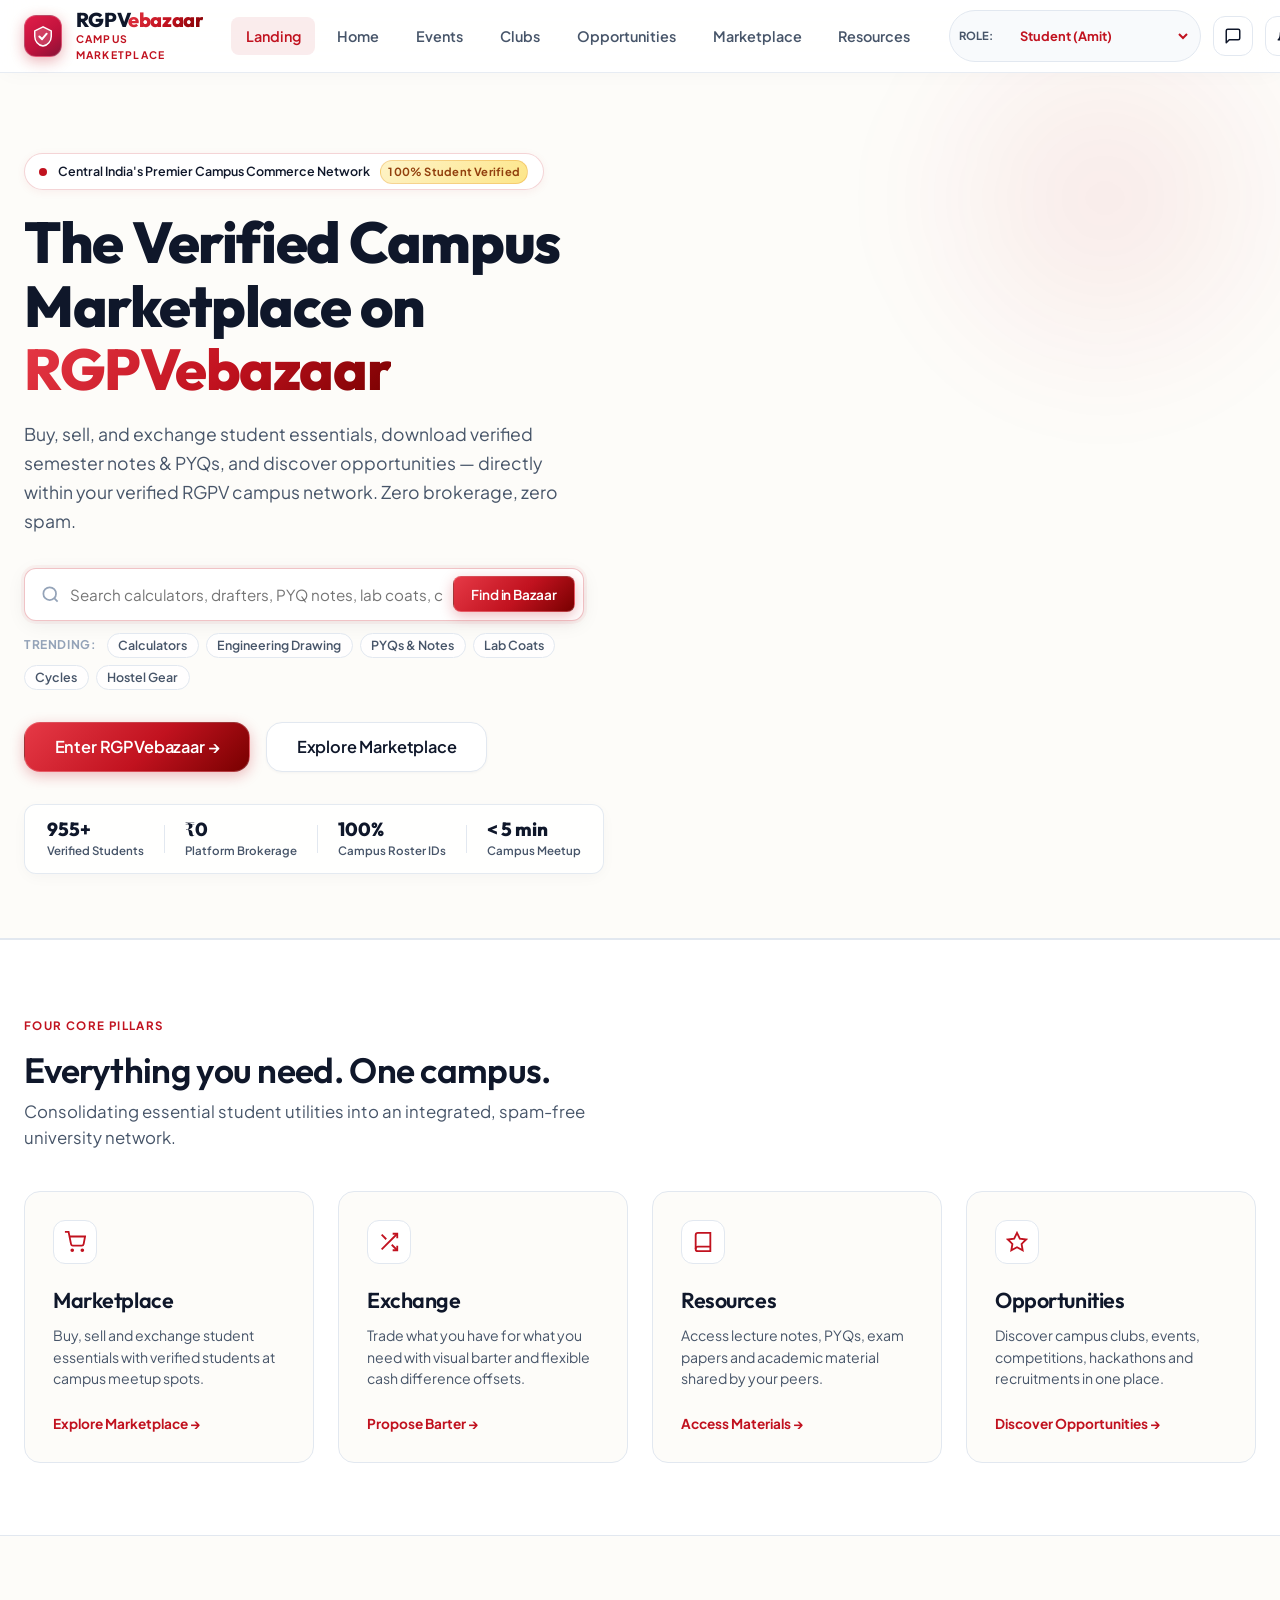
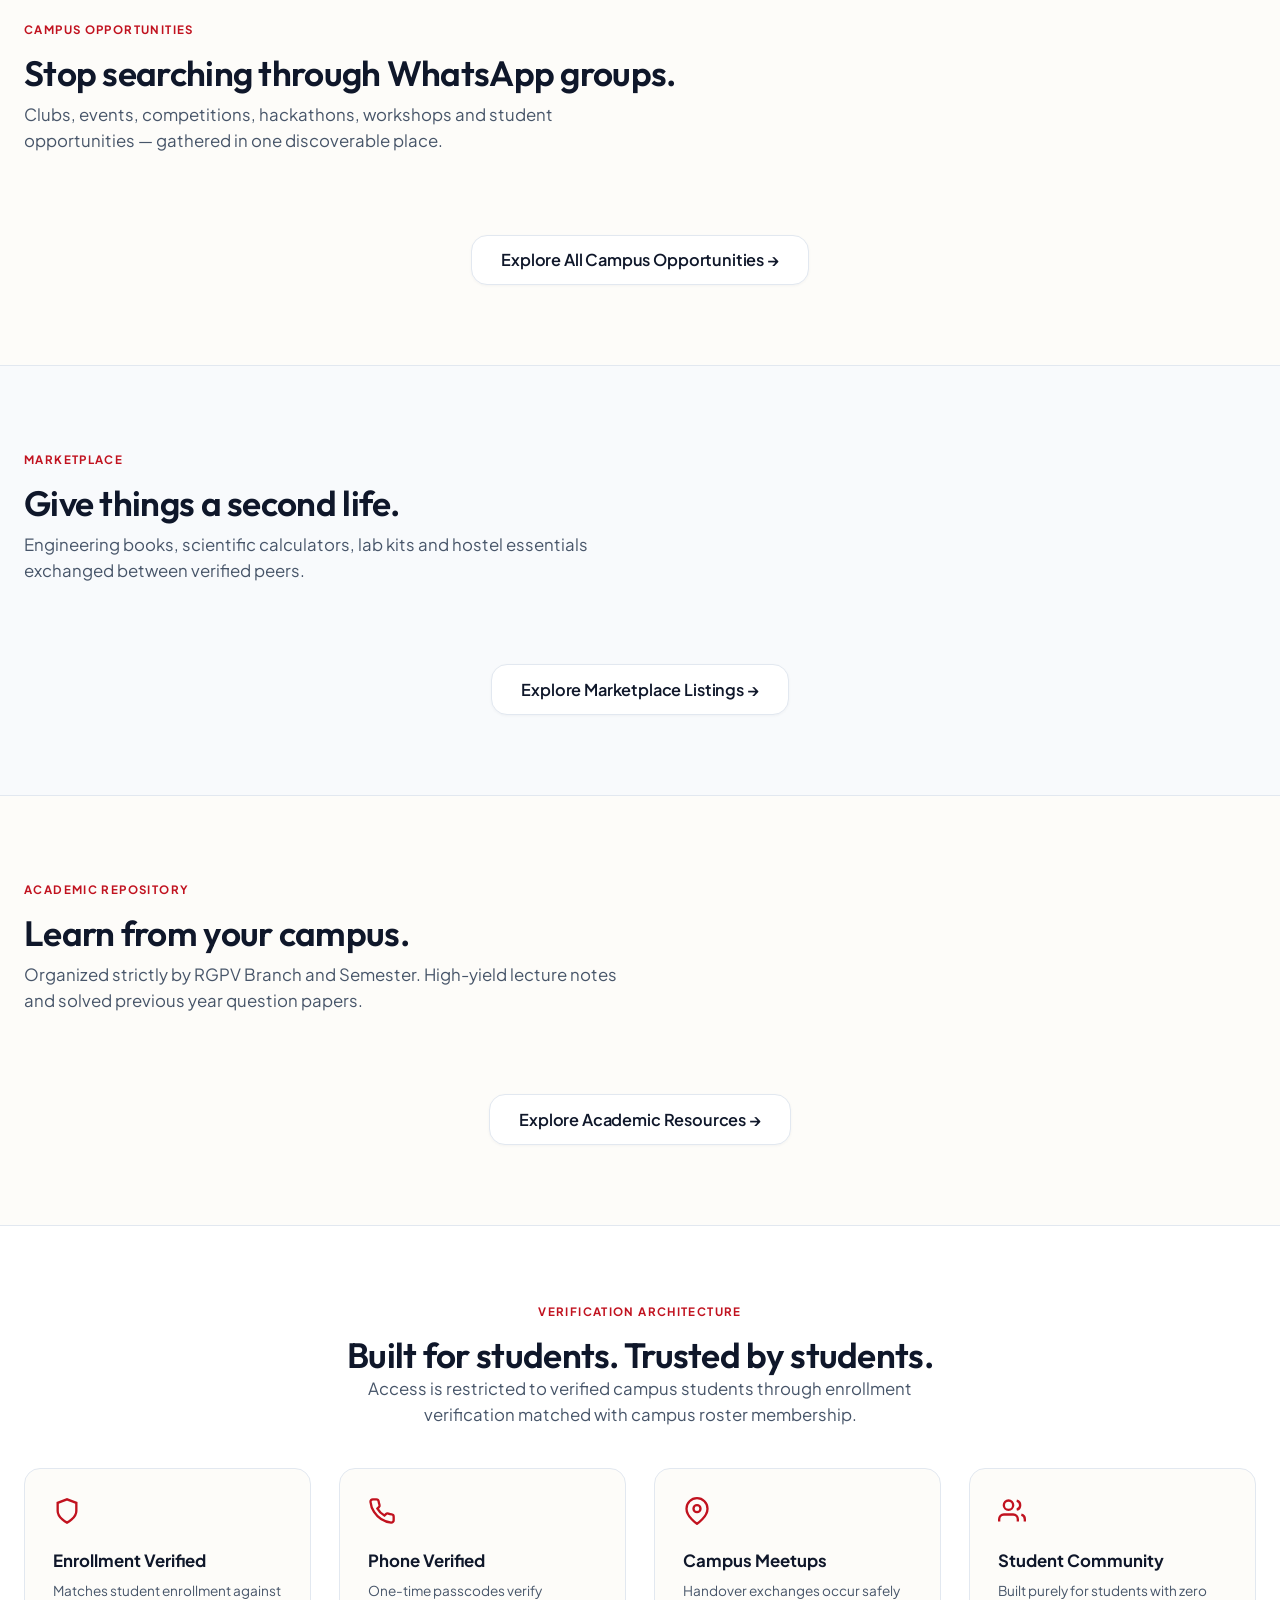
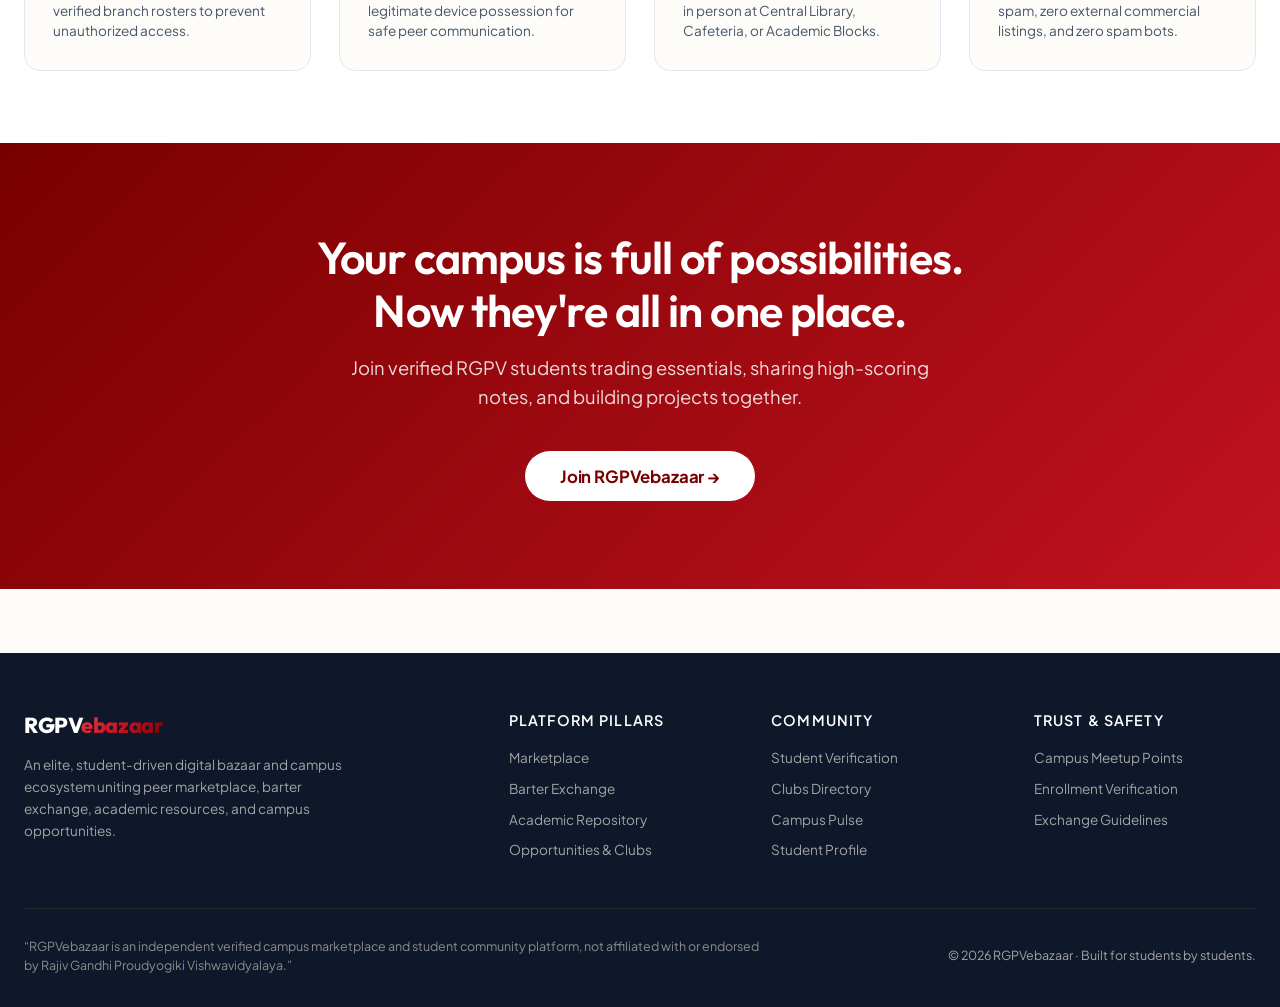
==== commit 525f308c: "feat(ui): enhance chat modal with inbox search, typing indicators, attachments, and navbar stability" ====
--- a/index.html
+++ b/index.html
@@ -62,6 +62,12 @@
             <option value="SUPER_ADMIN">Campus Admin</option>
           </select>
         </div>
+
+        <!-- Messages / Chat Button -->
+        <button class="nav-icon-btn" onclick="window.navigateTo('chat')" title="Campus Messages" aria-label="Messages" id="nav-chat-btn" style="position:relative;">
+          <svg width="18" height="18" viewBox="0 0 24 24" fill="none" stroke="currentColor" stroke-width="2" stroke-linecap="round" stroke-linejoin="round"><path d="M21 15a2 2 0 0 1-2 2H7l-4 4V5a2 2 0 0 1 2-2h14a2 2 0 0 1 2 2z"></path></svg>
+          <span id="nav-chat-dot" class="badge-dot" style="display:none; position:absolute; top:2px; right:2px; width:9px; height:9px; background:var(--primary-crimson); border-radius:50%; border:2px solid white;"></span>
+        </button>
 
         <!-- Notifications Bell -->
         <button class="nav-icon-btn" onclick="window.openNotificationsModal()" title="Notifications" aria-label="Notifications" style="position:relative;">
@@ -906,60 +912,115 @@
   <!-- =========================================================================
        8. TRANSACTION CHAT VIEW (/chat)
        ========================================================================= -->
+  <!-- =========================================================================
+       8. TRANSACTION CHAT VIEW (/chat)
+       ========================================================================= -->
   <section id="view-chat" class="view-section">
-    <div class="container-narrow">
-      <div style="padding: 1.75rem 0 1rem;">
-        <button class="back-nav-btn" onclick="window.goBack()" style="margin-bottom:1rem;" title="Go back to previous page">
-          <svg width="18" height="18" viewBox="0 0 24 24" fill="none" stroke="currentColor" stroke-width="2.5" stroke-linecap="round" stroke-linejoin="round"><line x1="19" y1="12" x2="5" y2="12"></line><polyline points="12 19 5 12 12 5"></polyline></svg>
-          <span>Back to Marketplace</span>
-        </button>
-        <div class="chat-window-card">
-          <!-- Pinned Listing Header -->
-          <div class="chat-pinned-listing-bar">
-            <div style="display:flex; align-items:center; gap:0.9rem;">
-              <img id="chat-pinned-img" src="" style="width:46px; height:46px; border-radius:6px; object-fit:cover; border:1px solid var(--border-color);">
-              <div>
-                <div id="chat-pinned-title" style="font-weight:700; font-size:0.95rem; line-height:1.2;">Scientific Calculator</div>
-                <div style="font-size:0.8rem; color:var(--text-secondary);">
-                  <strong id="chat-pinned-price" style="color:var(--primary-crimson);">₹700</strong> · Meetup: <span id="chat-pinned-meetup">Central Library</span>
+    <div class="container">
+      <div style="padding: 1.25rem 0 1rem;">
+        <div style="display:flex; justify-content:space-between; align-items:center; margin-bottom:1rem;">
+          <button class="back-nav-btn" onclick="window.goBack()" title="Go back to previous page">
+            <svg width="18" height="18" viewBox="0 0 24 24" fill="none" stroke="currentColor" stroke-width="2.5" stroke-linecap="round" stroke-linejoin="round"><line x1="19" y1="12" x2="5" y2="12"></line><polyline points="12 19 5 12 12 5"></polyline></svg>
+            <span>Back</span>
+          </button>
+          <div style="display:flex; align-items:center; gap:0.75rem;">
+            <span id="chat-connection-badge" class="chat-status-badge online" title="Realtime messaging status">
+              <span class="badge-dot-live"></span>
+              <span id="chat-connection-text">Live Realtime</span>
+            </span>
+          </div>
+        </div>
+
+        <div class="chat-layout-wrapper">
+          <!-- Left: Conversation Inbox Sidebar -->
+          <aside class="chat-inbox-sidebar" id="chat-inbox-sidebar">
+            <div class="chat-inbox-header">
+              <div class="chat-inbox-title-row">
+                <div style="display:flex; align-items:center; gap:0.5rem;">
+                  <h3 style="font-size:1.05rem; font-weight:800; margin:0;">Messages</h3>
+                  <span id="inbox-total-unread-badge" class="badge-tag-crimson" style="display:none; padding:0.1rem 0.4rem; font-size:0.7rem;">0</span>
                 </div>
-              </div>
-            </div>
-
-            <div style="text-align:right;">
-              <div style="display:flex; align-items:center; gap:0.4rem; justify-content:flex-end;">
-                <span id="chat-partner-name" style="font-weight:700; font-size:0.95rem;">Shubham Verma</span>
-                <span class="badge-verified">✓</span>
-              </div>
-              <div id="chat-partner-program" style="font-size:0.75rem; color:var(--text-secondary); margin-bottom:0.25rem;">B.Tech CSE · 2025–29</div>
-              <div style="font-size:0.75rem; color:var(--text-secondary); display:flex; gap:0.6rem; justify-content:flex-end;">
-                <a href="#" onclick="window.openReportModal('user', 'user-shubham', 'Shubham Verma'); return false;" style="color:var(--text-secondary); text-decoration:underline;">Report</a>
-                <span>·</span>
-                <a href="#" onclick="window.blockChatPartner(); return false;" style="color:var(--text-secondary); text-decoration:underline;">Block User</a>
-              </div>
-            </div>
-          </div>
-
-          <!-- Transaction Quick Actions Bar -->
-          <div class="chat-quick-actions-bar">
-            <button class="btn btn-secondary btn-sm" onclick="window.chatQuickAction('make-offer')">💰 Make Offer</button>
-            <button class="btn btn-secondary btn-sm" onclick="window.chatQuickAction('propose-exchange')">🔄 Propose Exchange</button>
-            <button class="btn btn-secondary btn-sm" onclick="window.chatQuickAction('arrange-meetup')">📍 Arrange Meetup</button>
-            <button class="btn btn-secondary btn-sm" onclick="window.chatQuickAction('mark-complete')">✓ Mark Complete</button>
-          </div>
-
-          <!-- Messages Scroll Area -->
-          <div class="chat-messages-scroll" id="chat-messages-container">
-            <!-- Injected via app.js -->
-          </div>
-
-          <!-- Chat Input Bar -->
-          <div class="chat-input-bar">
-            <input type="text" id="chat-msg-input" placeholder="Type a message or discuss meetup time..." style="flex:1;">
-            <button id="btn-send-chat-msg" class="btn btn-primary">
-              Send →
-            </button>
-          </div>
+                <button class="btn btn-ghost btn-xs" onclick="window.syncChatInbox()" title="Refresh conversations" style="padding:0.2rem 0.4rem; font-size:0.8rem;">🔄</button>
+              </div>
+              <div class="chat-inbox-search-wrap">
+                <svg class="chat-inbox-search-icon" width="14" height="14" viewBox="0 0 24 24" fill="none" stroke="currentColor" stroke-width="2"><circle cx="11" cy="11" r="8"></circle><line x1="21" y1="21" x2="16.65" y2="16.65"></line></svg>
+                <input type="text" id="chat-inbox-search" placeholder="Search conversations..." oninput="window.handleChatSearch(this.value)">
+              </div>
+            </div>
+            <!-- Injected dynamically via app.js -->
+            <div class="chat-inbox-list" id="chat-inbox-list"></div>
+          </aside>
+
+          <!-- Right: Active Conversation Thread -->
+          <section class="chat-thread-container" id="chat-thread-container">
+            <!-- Pinned Listing Header -->
+            <div class="chat-pinned-listing-bar">
+              <div style="display:flex; align-items:center; gap:0.9rem; min-width:0;">
+                <button class="btn btn-ghost btn-xs mobile-only" onclick="window.showChatInboxMobile()" style="display:none; padding:0.3rem 0.5rem; margin-right:0.2rem;">← Inbox</button>
+                <img id="chat-pinned-img" src="" style="width:44px; height:44px; border-radius:6px; object-fit:cover; border:1px solid var(--border-color); flex-shrink:0;">
+                <div style="min-width:0;">
+                  <div id="chat-pinned-title" style="font-weight:700; font-size:0.92rem; line-height:1.2; white-space:nowrap; overflow:hidden; text-overflow:ellipsis;">Scientific Calculator</div>
+                  <div style="font-size:0.78rem; color:var(--text-secondary);">
+                    <strong id="chat-pinned-price" style="color:var(--primary-crimson);">₹700</strong> · Meetup: <span id="chat-pinned-meetup">Central Library</span>
+                  </div>
+                </div>
+              </div>
+
+              <div style="text-align:right; flex-shrink:0;">
+                <div style="display:flex; align-items:center; gap:0.4rem; justify-content:flex-end;">
+                  <span id="chat-partner-name" style="font-weight:700; font-size:0.92rem;">Shubham Verma</span>
+                  <span class="badge-verified">✓</span>
+                </div>
+                <div id="chat-partner-program" style="font-size:0.75rem; color:var(--text-secondary); margin-bottom:0.15rem;">B.Tech CSE · 2026–30</div>
+                <div style="font-size:0.72rem; color:var(--text-secondary); display:flex; gap:0.5rem; justify-content:flex-end; align-items:center;">
+                  <span id="chat-partner-status-text" class="partner-status-text">● Online</span>
+                  <span>·</span>
+                  <a href="#" onclick="window.openReportModal('user', window.activeChatPartnerId || 'user-shubham', document.getElementById('chat-partner-name').textContent); return false;" style="color:var(--text-secondary); text-decoration:underline;">Report</a>
+                  <span>·</span>
+                  <a href="#" onclick="window.blockChatPartner(); return false;" style="color:var(--text-secondary); text-decoration:underline;">Block</a>
+                </div>
+              </div>
+            </div>
+
+            <!-- Transaction Quick Actions Bar -->
+            <div class="chat-quick-actions-bar" id="chat-quick-actions-bar">
+              <button class="btn btn-secondary btn-sm" onclick="window.chatQuickAction('make-offer')">💰 Make Offer</button>
+              <button class="btn btn-secondary btn-sm" onclick="window.chatQuickAction('propose-exchange')">🔄 Propose Exchange</button>
+              <button class="btn btn-secondary btn-sm" onclick="window.chatQuickAction('arrange-meetup')">📍 Arrange Meetup</button>
+              <button class="btn btn-secondary btn-sm" onclick="window.chatQuickAction('mark-complete')">✓ Mark Complete</button>
+            </div>
+
+            <!-- Load Older Messages (Pagination) -->
+            <div id="chat-load-older-container" style="text-align:center; padding: 0.4rem; background: var(--soft-bg); border-bottom: 1px solid var(--border-color); display:none;">
+              <button id="btn-load-older-messages" class="btn btn-ghost btn-xs" onclick="window.loadOlderMessages()">↑ Load Older Messages</button>
+            </div>
+
+            <!-- Messages Scroll Area -->
+            <div class="chat-messages-scroll" id="chat-messages-container">
+              <!-- Injected via app.js -->
+            </div>
+
+            <!-- Typing Indicator Bubble -->
+            <div id="chat-typing-indicator" class="chat-typing-bubble" style="display:none; margin: 0 1.25rem 0.5rem;">
+              <span class="typing-dots"><span>.</span><span>.</span><span>.</span></span>
+              <span id="chat-typing-name">Student</span> is typing
+            </div>
+
+            <!-- Attachment Preview Box -->
+            <div id="chat-attachment-preview" class="chat-attachment-preview-box" style="display:none;"></div>
+
+            <!-- Chat Input Bar -->
+            <div class="chat-input-bar">
+              <input type="file" id="chat-file-input" accept="image/*" style="display:none;" onchange="window.handleChatAttachment(this)">
+              <button type="button" class="chat-attach-btn" onclick="document.getElementById('chat-file-input').click()" title="Attach image / photo">
+                📷
+              </button>
+              <input type="text" id="chat-msg-input" placeholder="Type a message or discuss meetup time..." style="flex:1;" autocomplete="off">
+              <button id="btn-send-chat-msg" class="btn btn-primary" style="padding:0.6rem 1.1rem; font-weight:700;">
+                Send →
+              </button>
+            </div>
+          </section>
         </div>
       </div>
     </div>
--- a/styles/main.css
+++ b/styles/main.css
@@ -1974,6 +1974,331 @@
   padding: 1rem 1.25rem;
   border-top: 1px solid var(--border-color);
   background: var(--pure-white);
+  align-items: center;
+}
+
+/* ==========================================================================
+   ENHANCED CHAT & INBOX SIDEBAR STYLES
+   ========================================================================== */
+.chat-layout-wrapper {
+  display: grid;
+  grid-template-columns: 320px 1fr;
+  background: var(--pure-white);
+  border: 1px solid var(--border-color);
+  border-radius: var(--radius-lg);
+  overflow: hidden;
+  box-shadow: var(--shadow-md);
+  height: 680px;
+}
+
+@media (max-width: 860px) {
+  .chat-layout-wrapper {
+    grid-template-columns: 1fr;
+    height: calc(100vh - 120px);
+  }
+  .chat-inbox-sidebar.mobile-hidden {
+    display: none;
+  }
+  .chat-thread-container.mobile-hidden {
+    display: none;
+  }
+}
+
+.chat-inbox-sidebar {
+  border-right: 1px solid var(--border-color);
+  background: #FAFBFD;
+  display: flex;
+  flex-direction: column;
+  overflow: hidden;
+}
+
+.chat-inbox-header {
+  padding: 1rem 1.1rem;
+  border-bottom: 1px solid var(--border-color);
+  background: var(--pure-white);
+}
+
+.chat-inbox-title-row {
+  display: flex;
+  align-items: center;
+  justify-content: space-between;
+  margin-bottom: 0.75rem;
+}
+
+.chat-inbox-search-wrap {
+  position: relative;
+}
+
+.chat-inbox-search-wrap input {
+  width: 100%;
+  padding: 0.5rem 0.75rem 0.5rem 2rem;
+  font-size: 0.85rem;
+  border: 1px solid var(--border-color);
+  border-radius: 8px;
+  background: var(--soft-bg);
+  outline: none;
+  transition: all 0.2s ease;
+}
+
+.chat-inbox-search-wrap input:focus {
+  border-color: var(--primary-crimson);
+  background: var(--pure-white);
+}
+
+.chat-inbox-search-icon {
+  position: absolute;
+  left: 0.65rem;
+  top: 50%;
+  transform: translateY(-50%);
+  color: var(--text-secondary);
+  pointer-events: none;
+}
+
+.chat-inbox-list {
+  flex: 1;
+  overflow-y: auto;
+}
+
+.chat-inbox-item {
+  display: flex;
+  align-items: center;
+  gap: 0.8rem;
+  padding: 0.85rem 1.1rem;
+  border-bottom: 1px solid rgba(0, 0, 0, 0.05);
+  cursor: pointer;
+  transition: background 0.15s ease;
+  position: relative;
+}
+
+.chat-inbox-item:hover {
+  background: rgba(0, 0, 0, 0.03);
+}
+
+.chat-inbox-item.active {
+  background: rgba(193, 18, 31, 0.06);
+  border-left: 3px solid var(--primary-crimson);
+}
+
+.chat-inbox-avatar {
+  width: 40px;
+  height: 40px;
+  border-radius: 50%;
+  background: #E2E8F0;
+  color: #1E293B;
+  display: flex;
+  align-items: center;
+  justify-content: center;
+  font-weight: 700;
+  font-size: 0.85rem;
+  flex-shrink: 0;
+  position: relative;
+}
+
+.chat-inbox-item.unread .chat-inbox-name {
+  font-weight: 800;
+}
+
+.chat-inbox-item.unread .chat-inbox-preview {
+  font-weight: 700;
+  color: var(--obsidian);
+}
+
+.chat-inbox-info {
+  flex: 1;
+  min-width: 0;
+}
+
+.chat-inbox-top {
+  display: flex;
+  justify-content: space-between;
+  align-items: baseline;
+  margin-bottom: 0.2rem;
+}
+
+.chat-inbox-name {
+  font-size: 0.88rem;
+  color: var(--obsidian);
+  white-space: nowrap;
+  overflow: hidden;
+  text-overflow: ellipsis;
+}
+
+.chat-inbox-time {
+  font-size: 0.72rem;
+  color: var(--text-secondary);
+  flex-shrink: 0;
+}
+
+.chat-inbox-bottom {
+  display: flex;
+  justify-content: space-between;
+  align-items: center;
+  gap: 0.5rem;
+}
+
+.chat-inbox-preview {
+  font-size: 0.78rem;
+  color: var(--text-secondary);
+  white-space: nowrap;
+  overflow: hidden;
+  text-overflow: ellipsis;
+  flex: 1;
+}
+
+.chat-unread-badge {
+  background: var(--primary-crimson);
+  color: white;
+  border-radius: 10px;
+  padding: 0.1rem 0.45rem;
+  font-size: 0.68rem;
+  font-weight: 700;
+  flex-shrink: 0;
+}
+
+.chat-thread-container {
+  display: flex;
+  flex-direction: column;
+  height: 100%;
+  overflow: hidden;
+  position: relative;
+}
+
+.chat-status-badge {
+  display: inline-flex;
+  align-items: center;
+  gap: 0.35rem;
+  padding: 0.2rem 0.6rem;
+  border-radius: 12px;
+  font-size: 0.75rem;
+  font-weight: 600;
+}
+
+.chat-status-badge.online {
+  background: rgba(16, 185, 129, 0.12);
+  color: #047857;
+}
+
+.chat-status-badge.offline {
+  background: rgba(239, 68, 68, 0.12);
+  color: #B91C1C;
+}
+
+.chat-status-badge.connecting {
+  background: rgba(245, 158, 11, 0.12);
+  color: #B45309;
+}
+
+.badge-dot-live {
+  width: 7px;
+  height: 7px;
+  border-radius: 50%;
+  background: currentColor;
+  display: inline-block;
+}
+
+.partner-status-text {
+  font-size: 0.72rem;
+  color: #059669;
+  font-weight: 600;
+}
+
+.chat-typing-bubble {
+  align-self: flex-start;
+  padding: 0.45rem 0.85rem;
+  background: var(--soft-bg);
+  border-radius: var(--radius-md);
+  font-size: 0.8rem;
+  color: var(--text-secondary);
+  display: inline-flex;
+  align-items: center;
+  gap: 0.4rem;
+  border: 1px solid var(--border-color);
+  animation: fadeIn 0.2s ease;
+}
+
+.typing-dots {
+  display: inline-flex;
+  gap: 2px;
+  font-weight: 900;
+  font-size: 1.1rem;
+  line-height: 0.6;
+}
+
+.chat-msg-meta {
+  font-size: 0.7rem;
+  display: flex;
+  align-items: center;
+  justify-content: flex-end;
+  gap: 0.35rem;
+  margin-top: 0.3rem;
+  opacity: 0.85;
+}
+
+.chat-bubble.mine .chat-msg-meta {
+  color: rgba(255, 255, 255, 0.9);
+}
+
+.chat-bubble.theirs .chat-msg-meta {
+  color: var(--text-secondary);
+}
+
+.msg-status-icon {
+  font-size: 0.75rem;
+}
+
+.msg-status-failed {
+  color: #FEF2F2;
+  background: #EF4444;
+  padding: 0.1rem 0.35rem;
+  border-radius: 4px;
+  font-weight: 600;
+  display: inline-flex;
+  align-items: center;
+  gap: 0.25rem;
+}
+
+.chat-retry-btn {
+  color: #FEF2F2;
+  text-decoration: underline;
+  cursor: pointer;
+  font-weight: 700;
+}
+
+.chat-attach-btn {
+  background: none;
+  border: none;
+  font-size: 1.25rem;
+  cursor: pointer;
+  padding: 0.2rem 0.4rem;
+  border-radius: 6px;
+  color: var(--text-secondary);
+  display: flex;
+  align-items: center;
+  justify-content: center;
+  transition: all 0.2s;
+}
+
+.chat-attach-btn:hover {
+  background: var(--soft-bg);
+  color: var(--obsidian);
+}
+
+.chat-attachment-preview-box {
+  display: flex;
+  align-items: center;
+  gap: 0.6rem;
+  padding: 0.5rem 1.25rem;
+  background: var(--warm-ivory);
+  border-top: 1px solid var(--border-color);
+}
+
+.chat-attachment-img {
+  max-width: 240px;
+  max-height: 180px;
+  border-radius: 8px;
+  object-fit: cover;
+  margin-top: 0.4rem;
+  display: block;
 }
 
 /* ==========================================================================
